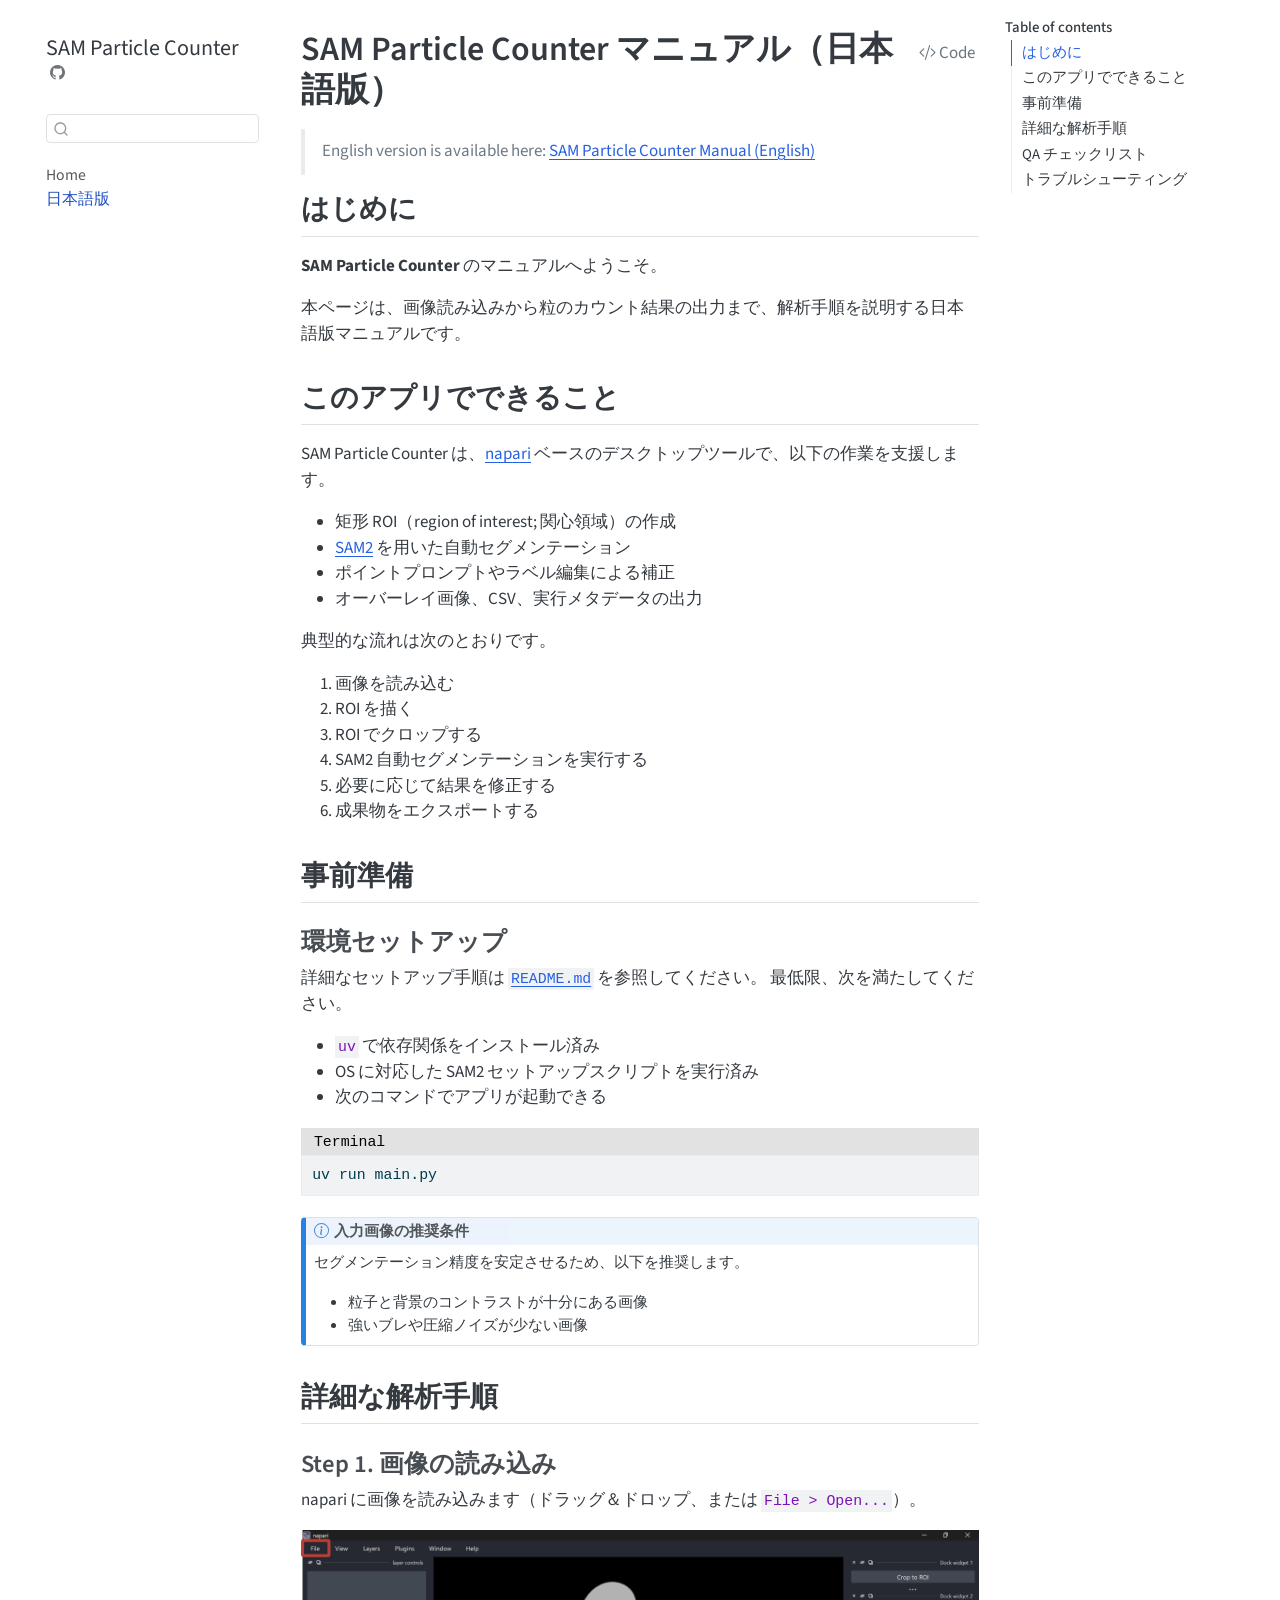
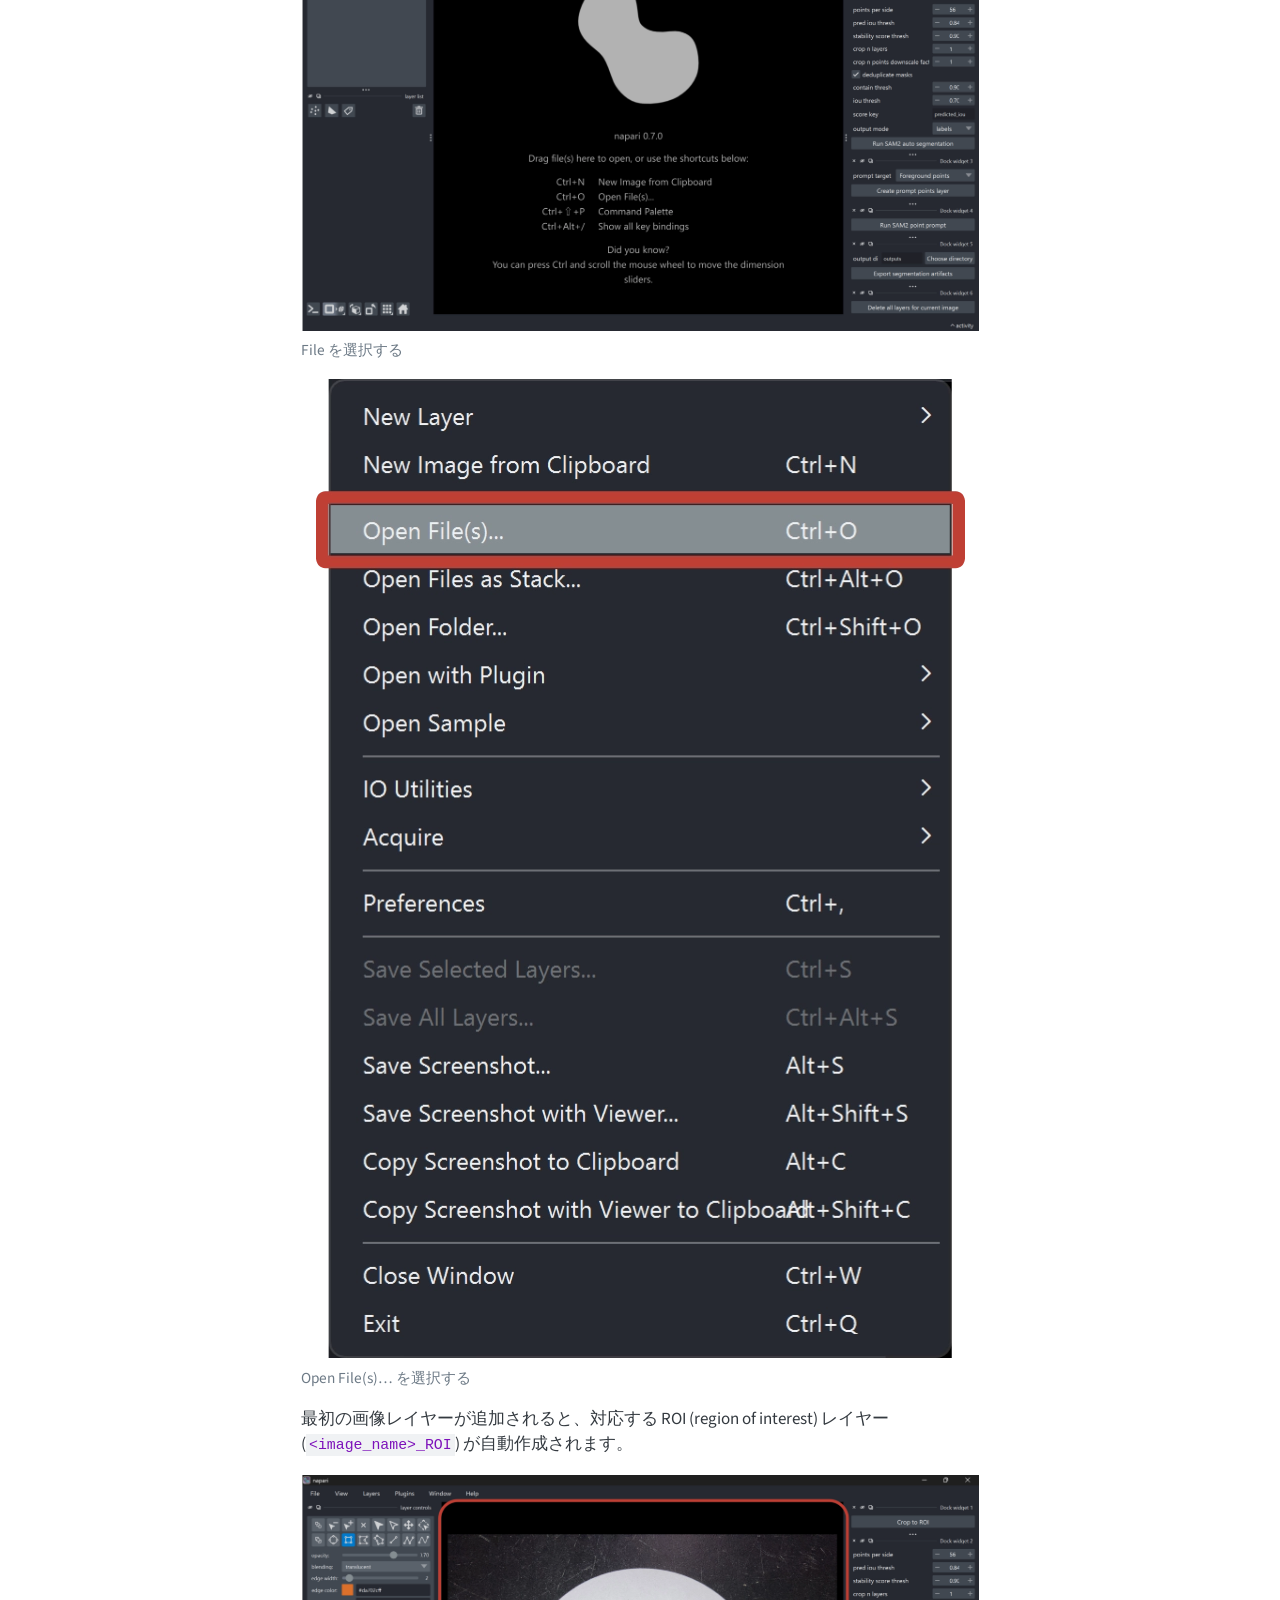
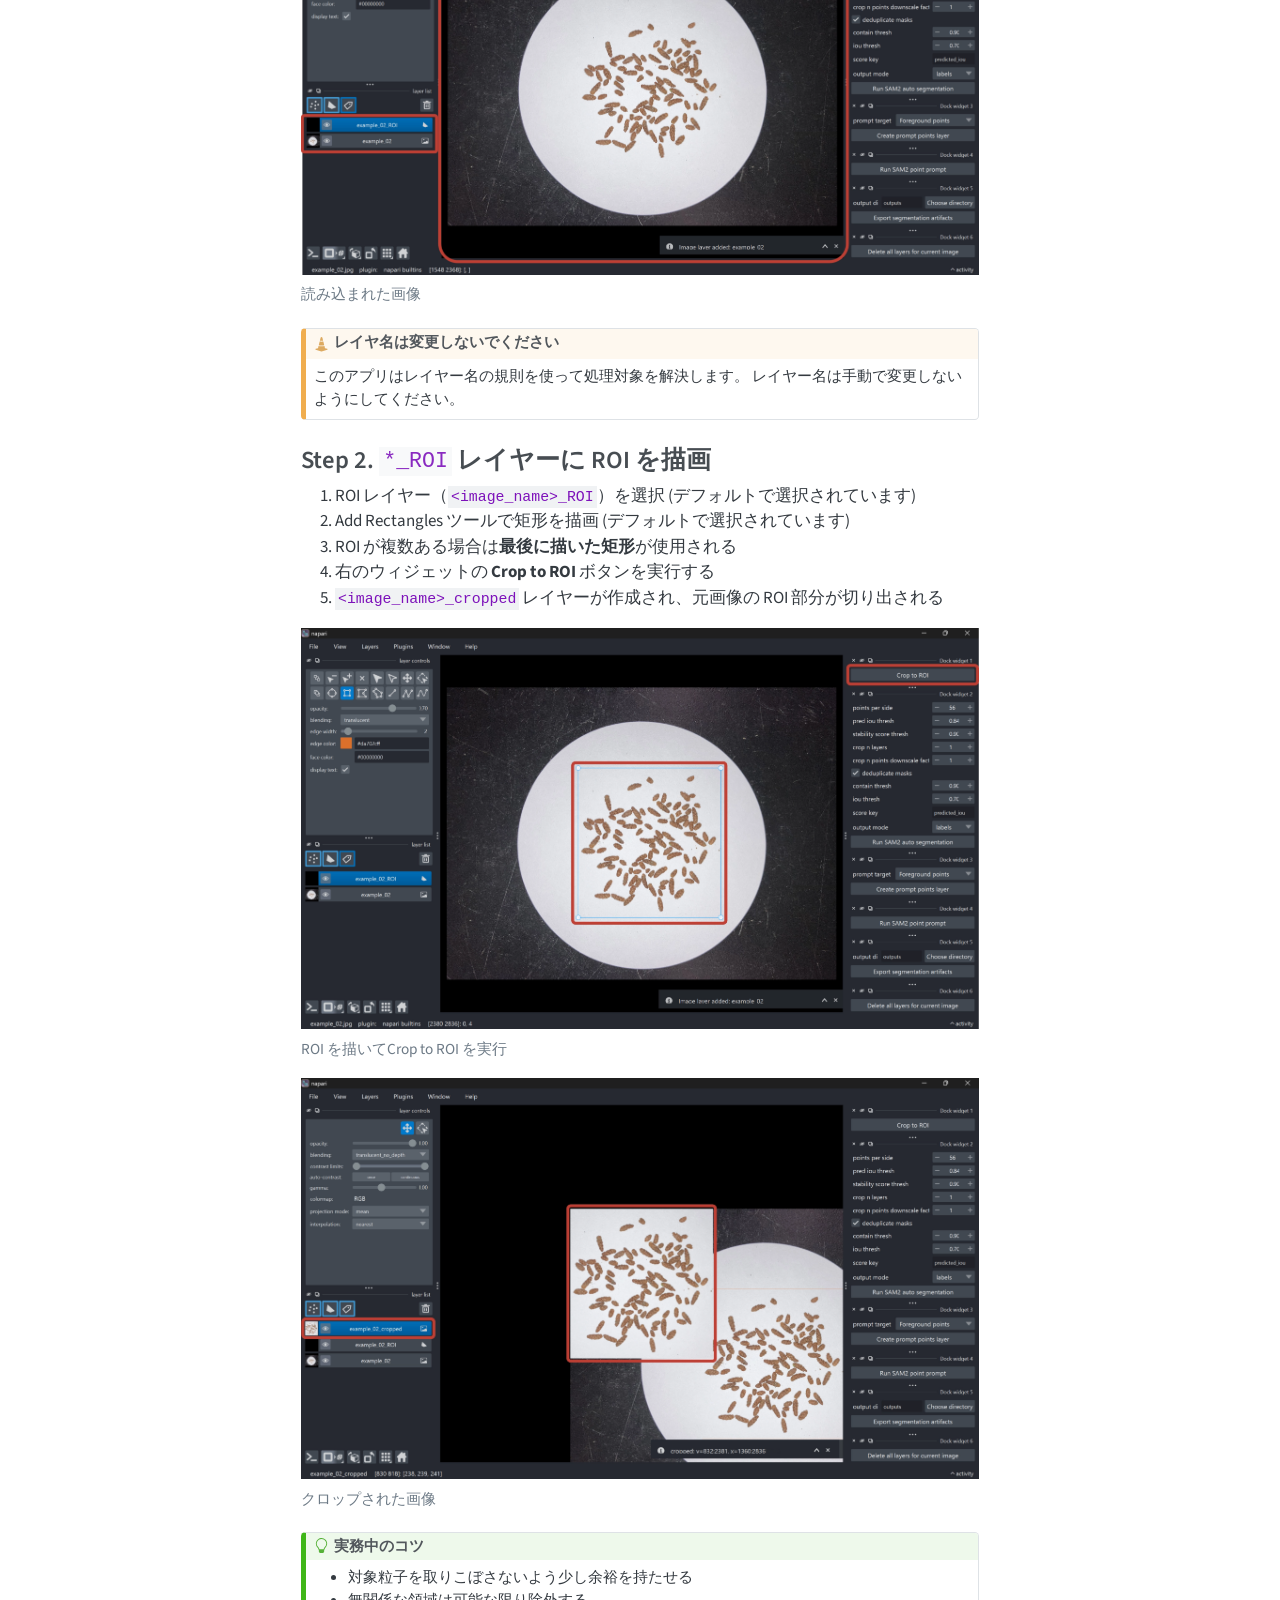
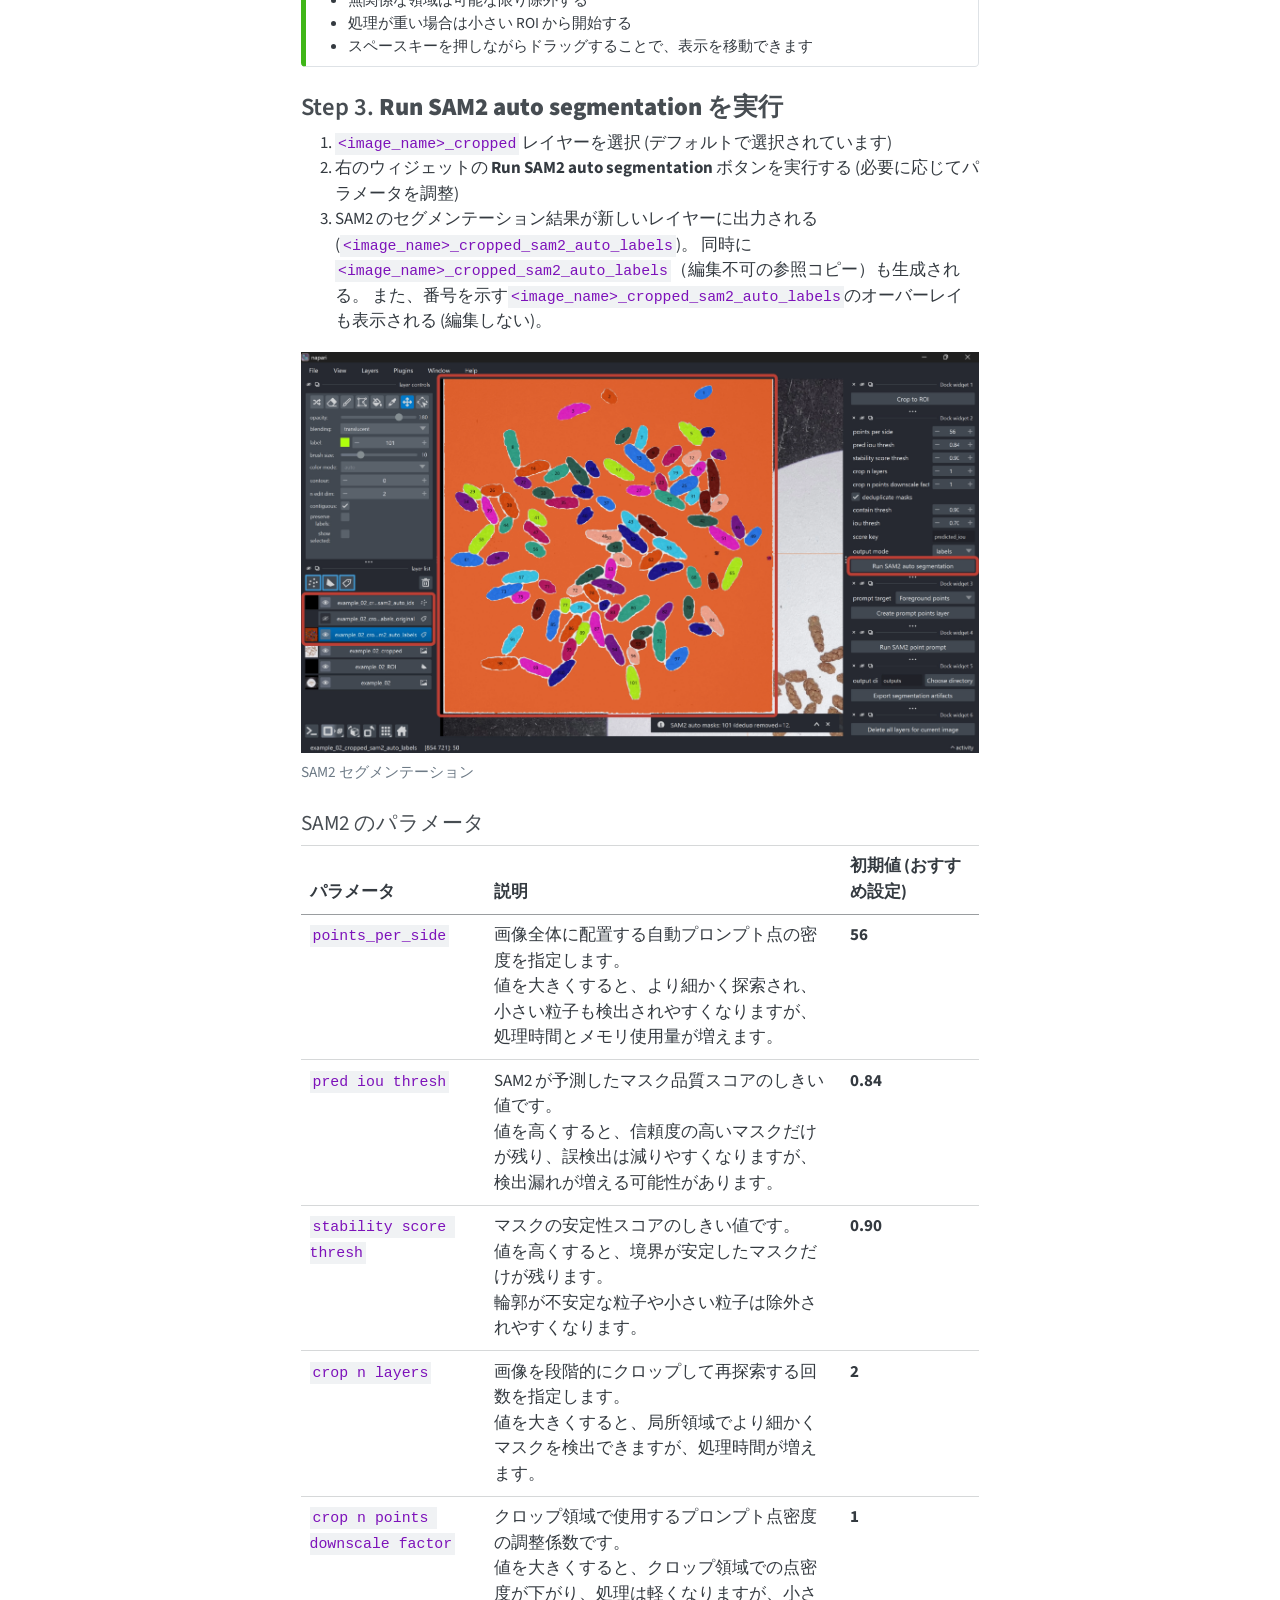
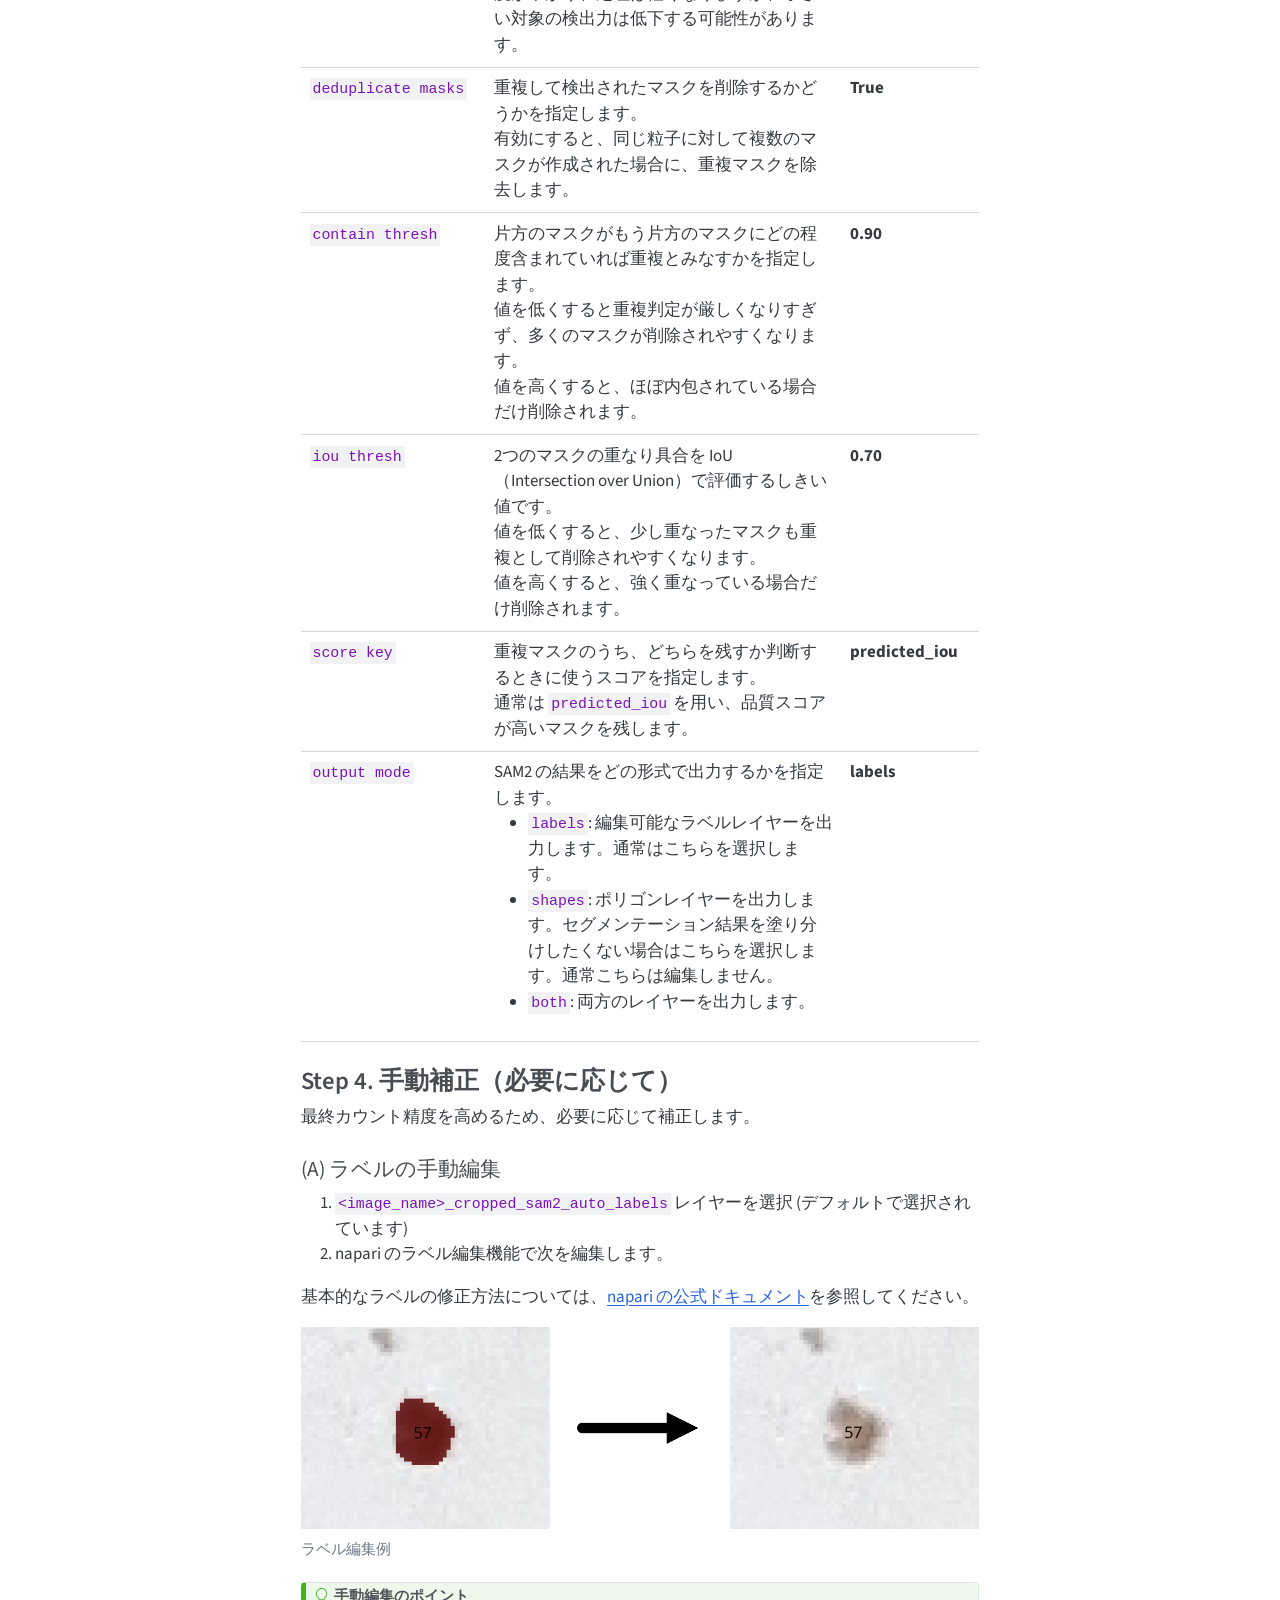
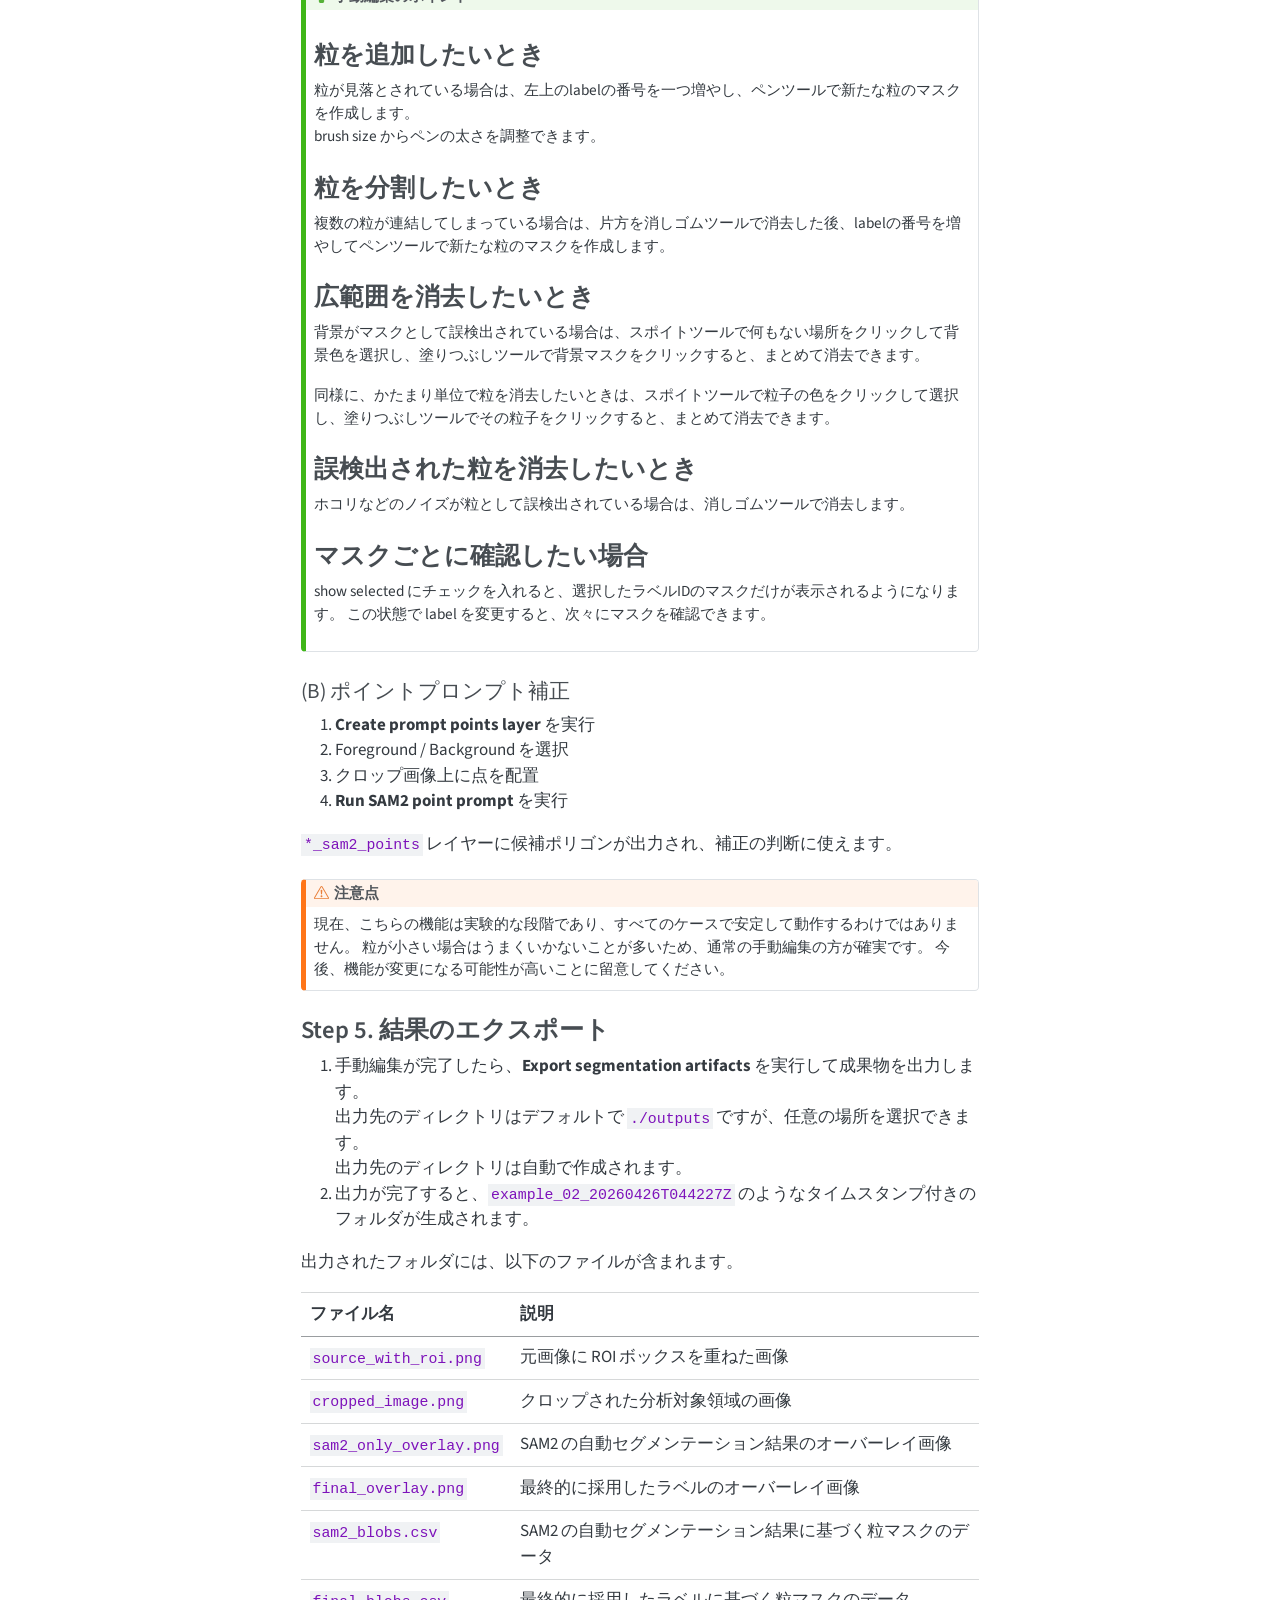
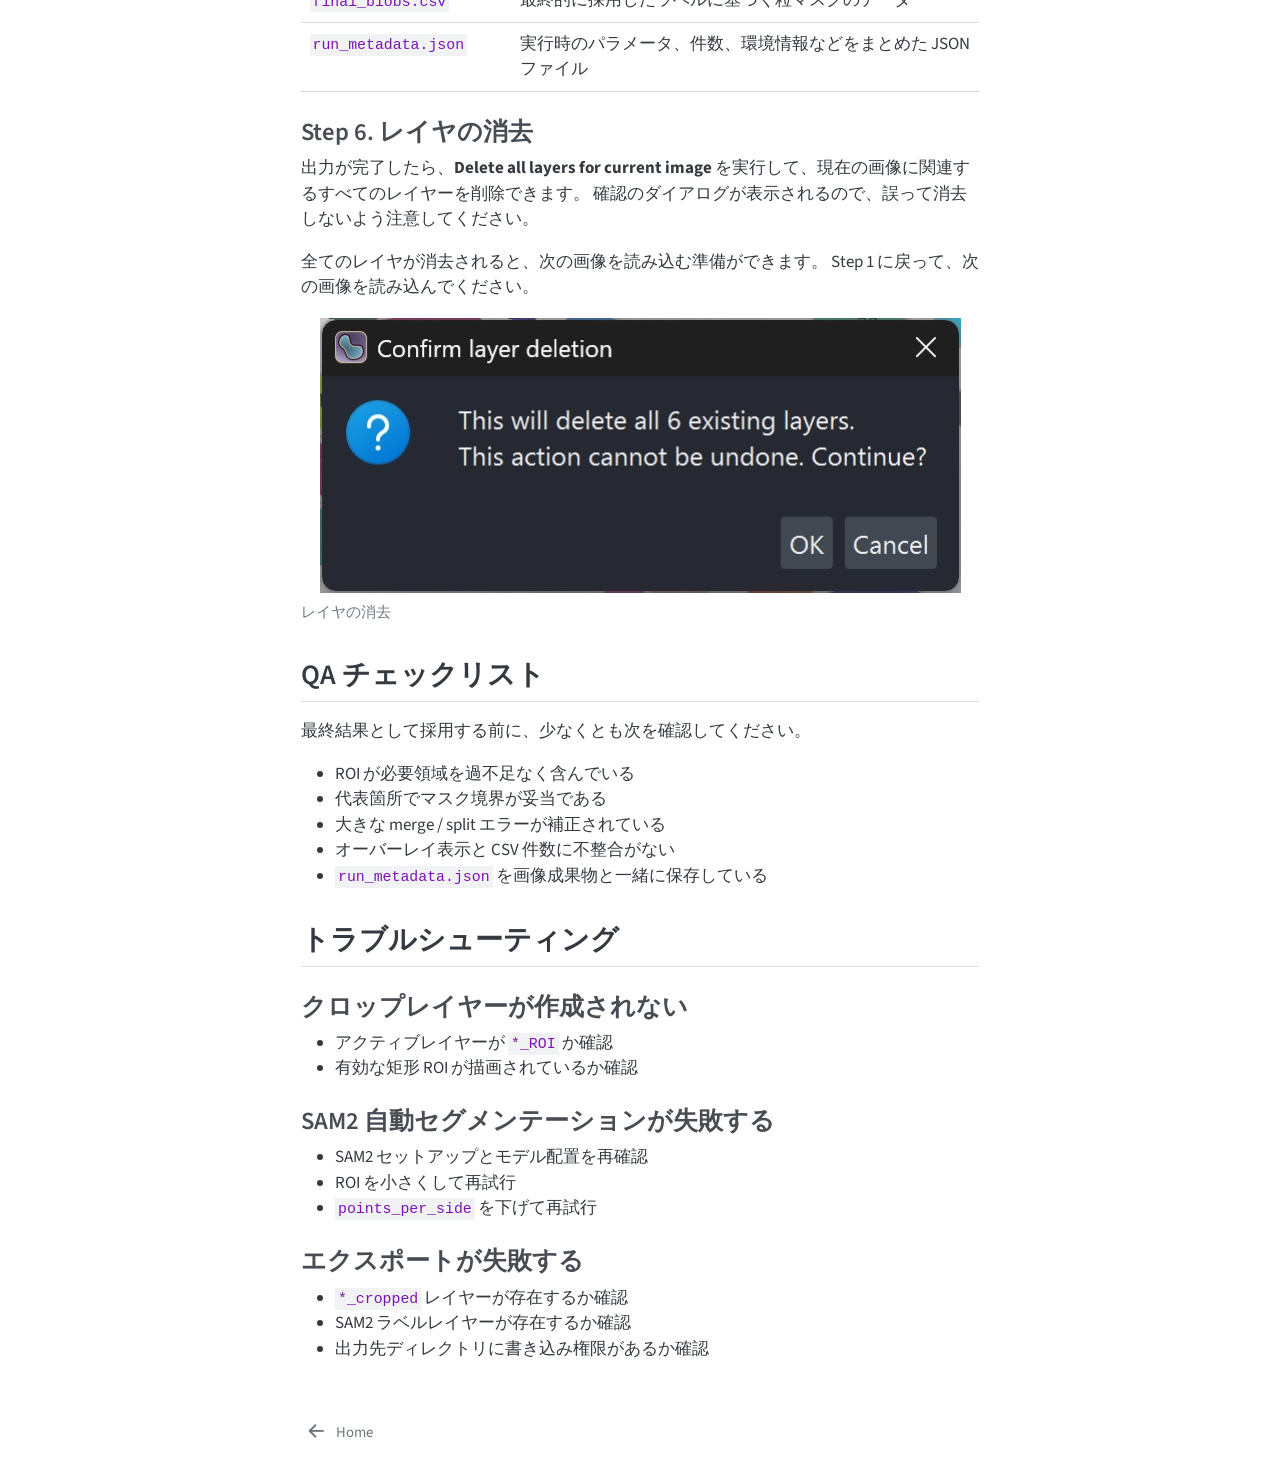
==== docs/manual/index_ja.html @ 15421711 "docs: render document" ====
<!DOCTYPE html>
<html xmlns="http://www.w3.org/1999/xhtml" lang="en" xml:lang="en"><head>

<meta charset="utf-8">
<meta name="generator" content="quarto-1.9.36">

<meta name="viewport" content="width=device-width, initial-scale=1.0, user-scalable=yes">


<title>SAM Particle Counter マニュアル（日本語版） – SAM Particle Counter</title>
<style>
/* Default styles provided by pandoc.
** See https://pandoc.org/MANUAL.html#variables-for-html for config info.
*/
code{white-space: pre-wrap;}
span.smallcaps{font-variant: small-caps;}
div.columns{display: flex; gap: min(4vw, 1.5em);}
div.column{flex: auto; overflow-x: auto;}
div.hanging-indent{margin-left: 1.5em; text-indent: -1.5em;}
ul.task-list{list-style: none;}
ul.task-list li input[type="checkbox"] {
  width: 0.8em;
  margin: 0 0.8em 0.2em -1em; /* quarto-specific, see https://github.com/quarto-dev/quarto-cli/issues/4556 */ 
  vertical-align: middle;
}
/* CSS for syntax highlighting */
html { -webkit-text-size-adjust: 100%; }
pre > code.sourceCode { white-space: pre; position: relative; }
pre > code.sourceCode > span { display: inline-block; line-height: 1.25; }
pre > code.sourceCode > span:empty { height: 1.2em; }
.sourceCode { overflow: visible; }
code.sourceCode > span { color: inherit; text-decoration: inherit; }
div.sourceCode { margin: 1em 0; }
pre.sourceCode { margin: 0; }
@media screen {
div.sourceCode { overflow: auto; }
}
@media print {
pre > code.sourceCode { white-space: pre-wrap; }
pre > code.sourceCode > span { text-indent: -5em; padding-left: 5em; }
}
pre.numberSource code
  { counter-reset: source-line 0; }
pre.numberSource code > span
  { position: relative; left: -4em; counter-increment: source-line; }
pre.numberSource code > span > a:first-child::before
  { content: counter(source-line);
    position: relative; left: -1em; text-align: right; vertical-align: baseline;
    border: none; display: inline-block;
    -webkit-touch-callout: none; -webkit-user-select: none;
    -khtml-user-select: none; -moz-user-select: none;
    -ms-user-select: none; user-select: none;
    padding: 0 4px; width: 4em;
  }
pre.numberSource { margin-left: 3em;  padding-left: 4px; }
div.sourceCode
  {   }
@media screen {
pre > code.sourceCode > span > a:first-child::before { text-decoration: underline; }
}
</style>


<script src="../site_libs/quarto-nav/quarto-nav.js"></script>
<script src="../site_libs/quarto-nav/headroom.min.js"></script>
<script src="../site_libs/clipboard/clipboard.min.js"></script>
<script src="../site_libs/quarto-search/autocomplete.umd.js"></script>
<script src="../site_libs/quarto-search/fuse.min.js"></script>
<script src="../site_libs/quarto-search/quarto-search.js"></script>
<meta name="quarto:offset" content="../">
<link href="../index.html" rel="prev">
<script src="../site_libs/quarto-html/quarto.js" type="module"></script>
<script src="../site_libs/quarto-html/tabsets/tabsets.js" type="module"></script>
<script src="../site_libs/quarto-html/popper.min.js"></script>
<script src="../site_libs/quarto-html/tippy.umd.min.js"></script>
<script src="../site_libs/quarto-html/anchor.min.js"></script>
<link href="../site_libs/quarto-html/tippy.css" rel="stylesheet">
<link href="../site_libs/quarto-html/quarto-syntax-highlighting-845c23b38eaddc0f92fda52bfe77a8c8.css" rel="stylesheet" id="quarto-text-highlighting-styles">
<script src="../site_libs/bootstrap/bootstrap.min.js"></script>
<link href="../site_libs/bootstrap/bootstrap-icons.css" rel="stylesheet">
<link href="../site_libs/bootstrap/bootstrap-1c9137b7b1c0320e377730bf2be1742e.min.css" rel="stylesheet" append-hash="true" id="quarto-bootstrap" data-mode="light">
<script id="quarto-search-options" type="application/json">{
  "location": "sidebar",
  "copy-button": false,
  "collapse-after": 3,
  "panel-placement": "start",
  "type": "textbox",
  "limit": 50,
  "keyboard-shortcut": [
    "f",
    "/",
    "s"
  ],
  "show-item-context": false,
  "language": {
    "search-no-results-text": "No results",
    "search-matching-documents-text": "matching documents",
    "search-copy-link-title": "Copy link to search",
    "search-hide-matches-text": "Hide additional matches",
    "search-more-match-text": "more match in this document",
    "search-more-matches-text": "more matches in this document",
    "search-clear-button-title": "Clear",
    "search-text-placeholder": "",
    "search-detached-cancel-button-title": "Cancel",
    "search-submit-button-title": "Submit",
    "search-label": "Search"
  }
}</script>


</head>

<body class="nav-sidebar floating quarto-light">

<div id="quarto-search-results"></div>
  <header id="quarto-header" class="headroom fixed-top">
  <nav class="quarto-secondary-nav">
    <div class="container-fluid d-flex">
      <button type="button" class="quarto-btn-toggle btn" data-bs-toggle="collapse" role="button" data-bs-target=".quarto-sidebar-collapse-item" aria-controls="quarto-sidebar" aria-expanded="false" aria-label="Toggle sidebar navigation" onclick="if (window.quartoToggleHeadroom) { window.quartoToggleHeadroom(); }">
        <i class="bi bi-layout-text-sidebar-reverse"></i>
      </button>
        <nav class="quarto-page-breadcrumbs" aria-label="breadcrumb"><ol class="breadcrumb"><li class="breadcrumb-item"><a href="../manual/index_ja.html"><span class="chapter-title">日本語版</span></a></li></ol></nav>
        <a class="flex-grow-1" role="navigation" data-bs-toggle="collapse" data-bs-target=".quarto-sidebar-collapse-item" aria-controls="quarto-sidebar" aria-expanded="false" aria-label="Toggle sidebar navigation" onclick="if (window.quartoToggleHeadroom) { window.quartoToggleHeadroom(); }">      
        </a>
      <button type="button" class="btn quarto-search-button" aria-label="Search" onclick="window.quartoOpenSearch();">
        <i class="bi bi-search"></i>
      </button>
    </div>
  </nav>
</header>
<!-- content -->
<div id="quarto-content" class="quarto-container page-columns page-rows-contents page-layout-article">
<!-- sidebar -->
  <nav id="quarto-sidebar" class="sidebar collapse collapse-horizontal quarto-sidebar-collapse-item sidebar-navigation floating overflow-auto">
    <div class="pt-lg-2 mt-2 text-left sidebar-header">
    <div class="sidebar-title mb-0 py-0">
      <a href="../">SAM Particle Counter</a> 
        <div class="sidebar-tools-main">
    <a href="https://github.com/maple60/sam-particle-counter" title="Source Code" class="quarto-navigation-tool px-1" aria-label="Source Code"><i class="bi bi-github"></i></a>
</div>
    </div>
      </div>
        <div class="mt-2 flex-shrink-0 align-items-center">
        <div class="sidebar-search">
        <div id="quarto-search" class="" title="Search"></div>
        </div>
        </div>
    <div class="sidebar-menu-container"> 
    <ul class="list-unstyled mt-1">
        <li class="sidebar-item">
  <div class="sidebar-item-container"> 
  <a href="../index.html" class="sidebar-item-text sidebar-link"><span class="chapter-title">Home</span></a>
  </div>
</li>
        <li class="sidebar-item">
  <div class="sidebar-item-container"> 
  <a href="../manual/index_ja.html" class="sidebar-item-text sidebar-link active"><span class="chapter-title">日本語版</span></a>
  </div>
</li>
    </ul>
    </div>
</nav>
<div id="quarto-sidebar-glass" class="quarto-sidebar-collapse-item" data-bs-toggle="collapse" data-bs-target=".quarto-sidebar-collapse-item"></div>
<!-- margin-sidebar -->
    <div id="quarto-margin-sidebar" class="sidebar margin-sidebar">
        <nav id="TOC" role="doc-toc" class="toc-active">
    <h2 id="toc-title">Table of contents</h2>
   
  <ul>
  <li><a href="#はじめに" id="toc-はじめに" class="nav-link active" data-scroll-target="#はじめに">はじめに</a></li>
  <li><a href="#このアプリでできること" id="toc-このアプリでできること" class="nav-link" data-scroll-target="#このアプリでできること">このアプリでできること</a></li>
  <li><a href="#事前準備" id="toc-事前準備" class="nav-link" data-scroll-target="#事前準備">事前準備</a>
  <ul class="collapse">
  <li><a href="#環境セットアップ" id="toc-環境セットアップ" class="nav-link" data-scroll-target="#環境セットアップ">環境セットアップ</a></li>
  </ul></li>
  <li><a href="#詳細な解析手順" id="toc-詳細な解析手順" class="nav-link" data-scroll-target="#詳細な解析手順">詳細な解析手順</a>
  <ul class="collapse">
  <li><a href="#step-1.-画像の読み込み" id="toc-step-1.-画像の読み込み" class="nav-link" data-scroll-target="#step-1.-画像の読み込み">Step 1. 画像の読み込み</a></li>
  <li><a href="#step-2.-_roi-レイヤーに-roi-を描画" id="toc-step-2.-_roi-レイヤーに-roi-を描画" class="nav-link" data-scroll-target="#step-2.-_roi-レイヤーに-roi-を描画">Step 2. <code>*_ROI</code> レイヤーに ROI を描画</a></li>
  <li><a href="#step-3.-run-sam2-auto-segmentation-を実行" id="toc-step-3.-run-sam2-auto-segmentation-を実行" class="nav-link" data-scroll-target="#step-3.-run-sam2-auto-segmentation-を実行">Step 3. <strong>Run SAM2 auto segmentation</strong> を実行</a></li>
  <li><a href="#step-4.-手動補正必要に応じて" id="toc-step-4.-手動補正必要に応じて" class="nav-link" data-scroll-target="#step-4.-手動補正必要に応じて">Step 4. 手動補正（必要に応じて）</a></li>
  <li><a href="#step-5.-結果のエクスポート" id="toc-step-5.-結果のエクスポート" class="nav-link" data-scroll-target="#step-5.-結果のエクスポート">Step 5. 結果のエクスポート</a></li>
  <li><a href="#step-6.-レイヤの消去" id="toc-step-6.-レイヤの消去" class="nav-link" data-scroll-target="#step-6.-レイヤの消去">Step 6. レイヤの消去</a></li>
  </ul></li>
  <li><a href="#qa-チェックリスト" id="toc-qa-チェックリスト" class="nav-link" data-scroll-target="#qa-チェックリスト">QA チェックリスト</a></li>
  <li><a href="#トラブルシューティング" id="toc-トラブルシューティング" class="nav-link" data-scroll-target="#トラブルシューティング">トラブルシューティング</a>
  <ul class="collapse">
  <li><a href="#クロップレイヤーが作成されない" id="toc-クロップレイヤーが作成されない" class="nav-link" data-scroll-target="#クロップレイヤーが作成されない">クロップレイヤーが作成されない</a></li>
  <li><a href="#sam2-自動セグメンテーションが失敗する" id="toc-sam2-自動セグメンテーションが失敗する" class="nav-link" data-scroll-target="#sam2-自動セグメンテーションが失敗する">SAM2 自動セグメンテーションが失敗する</a></li>
  <li><a href="#エクスポートが失敗する" id="toc-エクスポートが失敗する" class="nav-link" data-scroll-target="#エクスポートが失敗する">エクスポートが失敗する</a></li>
  </ul></li>
  </ul>
</nav>
    </div>
<!-- main -->
<main class="content" id="quarto-document-content">

<header id="title-block-header" class="quarto-title-block default">
<div class="quarto-title">
<div class="quarto-title-block"><div><h1 class="title"><span class="chapter-title">SAM Particle Counter マニュアル（日本語版）</span></h1><button type="button" class="btn code-tools-button" id="quarto-code-tools-source"><i class="bi"></i> Code</button></div></div>
</div>



<div class="quarto-title-meta">

    
  
    
  </div>
  


</header>


<blockquote class="blockquote">
<p>English version is available here: <a href="../index.html">SAM Particle Counter Manual (English)</a></p>
</blockquote>
<section id="はじめに" class="level2">
<h2 class="anchored" data-anchor-id="はじめに">はじめに</h2>
<p><strong>SAM Particle Counter</strong> のマニュアルへようこそ。</p>
<p>本ページは、画像読み込みから粒のカウント結果の出力まで、解析手順を説明する日本語版マニュアルです。</p>
</section>
<section id="このアプリでできること" class="level2">
<h2 class="anchored" data-anchor-id="このアプリでできること">このアプリでできること</h2>
<p>SAM Particle Counter は、<a href="https://napari.org/stable/">napari</a> ベースのデスクトップツールで、以下の作業を支援します。</p>
<ul>
<li>矩形 ROI（region of interest; 関心領域）の作成</li>
<li><a href="https://ai.meta.com/research/sam2/">SAM2</a> を用いた自動セグメンテーション</li>
<li>ポイントプロンプトやラベル編集による補正</li>
<li>オーバーレイ画像、CSV、実行メタデータの出力</li>
</ul>
<p>典型的な流れは次のとおりです。</p>
<ol type="1">
<li>画像を読み込む</li>
<li>ROI を描く</li>
<li>ROI でクロップする</li>
<li>SAM2 自動セグメンテーションを実行する</li>
<li>必要に応じて結果を修正する</li>
<li>成果物をエクスポートする</li>
</ol>
</section>
<section id="事前準備" class="level2">
<h2 class="anchored" data-anchor-id="事前準備">事前準備</h2>
<section id="環境セットアップ" class="level3">
<h3 class="anchored" data-anchor-id="環境セットアップ">環境セットアップ</h3>
<p>詳細なセットアップ手順は <a href="https://github.com/maple60/sam-particle-counter"><code>README.md</code></a> を参照してください。 最低限、次を満たしてください。</p>
<ul>
<li><code>uv</code> で依存関係をインストール済み</li>
<li>OS に対応した SAM2 セットアップスクリプトを実行済み</li>
<li>次のコマンドでアプリが起動できる</li>
</ul>
<div class="code-with-filename">
<div class="code-with-filename-file">
<pre><strong>Terminal</strong></pre>
</div>
<div class="code-copy-outer-scaffold"><div class="sourceCode" id="cb1" data-filename="Terminal"><pre class="sourceCode bash code-with-copy"><code class="sourceCode bash"><span id="cb1-1"><a href="#cb1-1" aria-hidden="true" tabindex="-1"></a><span class="ex">uv</span> run main.py</span></code></pre></div><button title="Copy to Clipboard" class="code-copy-button"><i class="bi"></i></button></div>
</div>
<div class="callout callout-style-default callout-note callout-titled">
<div class="callout-header d-flex align-content-center">
<div class="callout-icon-container">
<i class="callout-icon"></i>
</div>
<div class="callout-title-container flex-fill">
<span class="screen-reader-only">Note</span>入力画像の推奨条件
</div>
</div>
<div class="callout-body-container callout-body">
<p>セグメンテーション精度を安定させるため、以下を推奨します。</p>
<ul>
<li>粒子と背景のコントラストが十分にある画像</li>
<li>強いブレや圧縮ノイズが少ない画像</li>
</ul>
</div>
</div>
</section>
</section>
<section id="詳細な解析手順" class="level2">
<h2 class="anchored" data-anchor-id="詳細な解析手順">詳細な解析手順</h2>
<section id="step-1.-画像の読み込み" class="level3">
<h3 class="anchored" data-anchor-id="step-1.-画像の読み込み">Step 1. 画像の読み込み</h3>
<p>napari に画像を読み込みます（ドラッグ＆ドロップ、または <code>File &gt; Open...</code>）。</p>
<div class="quarto-figure quarto-figure-center">
<figure class="figure">
<p><img src="assets/open_file_01.webp" class="img-fluid figure-img"></p>
<figcaption>File を選択する</figcaption>
</figure>
</div>
<div class="quarto-figure quarto-figure-center">
<figure class="figure">
<p><img src="assets/open_file_02.webp" class="img-fluid figure-img"></p>
<figcaption>Open File(s)… を選択する</figcaption>
</figure>
</div>
<p>最初の画像レイヤーが追加されると、対応する ROI (region of interest) レイヤー (<code>&lt;image_name&gt;_ROI</code>) が自動作成されます。</p>
<div class="quarto-figure quarto-figure-center">
<figure class="figure">
<p><img src="assets/open_file_03.webp" class="img-fluid figure-img"></p>
<figcaption>読み込まれた画像</figcaption>
</figure>
</div>
<div class="callout callout-style-default callout-caution callout-titled">
<div class="callout-header d-flex align-content-center">
<div class="callout-icon-container">
<i class="callout-icon"></i>
</div>
<div class="callout-title-container flex-fill">
<span class="screen-reader-only">Caution</span>レイヤ名は変更しないでください
</div>
</div>
<div class="callout-body-container callout-body">
<p>このアプリはレイヤー名の規則を使って処理対象を解決します。 レイヤー名は手動で変更しないようにしてください。</p>
</div>
</div>
</section>
<section id="step-2.-_roi-レイヤーに-roi-を描画" class="level3">
<h3 class="anchored" data-anchor-id="step-2.-_roi-レイヤーに-roi-を描画">Step 2. <code>*_ROI</code> レイヤーに ROI を描画</h3>
<ol type="1">
<li>ROI レイヤー（<code>&lt;image_name&gt;_ROI</code>）を選択 (デフォルトで選択されています)</li>
<li>Add Rectangles ツールで矩形を描画 (デフォルトで選択されています)</li>
<li>ROI が複数ある場合は<strong>最後に描いた矩形</strong>が使用される</li>
<li>右のウィジェットの <strong>Crop to ROI</strong> ボタンを実行する</li>
<li><code>&lt;image_name&gt;_cropped</code> レイヤーが作成され、元画像の ROI 部分が切り出される</li>
</ol>
<div class="quarto-figure quarto-figure-center">
<figure class="figure">
<p><img src="assets/crop_roi_01.webp" class="img-fluid figure-img"></p>
<figcaption>ROI を描いてCrop to ROI を実行</figcaption>
</figure>
</div>
<div class="quarto-figure quarto-figure-center">
<figure class="figure">
<p><img src="assets/crop_roi_02.webp" class="img-fluid figure-img"></p>
<figcaption>クロップされた画像</figcaption>
</figure>
</div>
<div class="callout callout-style-default callout-tip callout-titled">
<div class="callout-header d-flex align-content-center">
<div class="callout-icon-container">
<i class="callout-icon"></i>
</div>
<div class="callout-title-container flex-fill">
<span class="screen-reader-only">Tip</span>実務中のコツ
</div>
</div>
<div class="callout-body-container callout-body">
<ul>
<li>対象粒子を取りこぼさないよう少し余裕を持たせる</li>
<li>無関係な領域は可能な限り除外する</li>
<li>処理が重い場合は小さい ROI から開始する</li>
<li>スペースキーを押しながらドラッグすることで、表示を移動できます</li>
</ul>
</div>
</div>
</section>
<section id="step-3.-run-sam2-auto-segmentation-を実行" class="level3">
<h3 class="anchored" data-anchor-id="step-3.-run-sam2-auto-segmentation-を実行">Step 3. <strong>Run SAM2 auto segmentation</strong> を実行</h3>
<ol type="1">
<li><code>&lt;image_name&gt;_cropped</code> レイヤーを選択 (デフォルトで選択されています)</li>
<li>右のウィジェットの <strong>Run SAM2 auto segmentation</strong> ボタンを実行する (必要に応じてパラメータを調整)</li>
<li>SAM2 のセグメンテーション結果が新しいレイヤーに出力される (<code>&lt;image_name&gt;_cropped_sam2_auto_labels</code>)。 同時に<code>&lt;image_name&gt;_cropped_sam2_auto_labels</code>（編集不可の参照コピー）も生成される。 また、番号を示す<code>&lt;image_name&gt;_cropped_sam2_auto_labels</code>のオーバーレイも表示される (編集しない)。</li>
</ol>
<div class="quarto-figure quarto-figure-center">
<figure class="figure">
<p><img src="assets/sam2_segmentation.webp" class="img-fluid figure-img"></p>
<figcaption>SAM2 セグメンテーション</figcaption>
</figure>
</div>
<section id="sam2-のパラメータ" class="level4">
<h4 class="anchored" data-anchor-id="sam2-のパラメータ">SAM2 のパラメータ</h4>
<table class="caption-top table">
<thead>
<tr class="header">
<th>パラメータ</th>
<th>説明</th>
<th>初期値 (おすすめ設定)</th>
</tr>
</thead>
<tbody>
<tr class="odd">
<td><code>points_per_side</code></td>
<td>画像全体に配置する自動プロンプト点の密度を指定します。<br>
値を大きくすると、より細かく探索され、小さい粒子も検出されやすくなりますが、処理時間とメモリ使用量が増えます。</td>
<td><strong>56</strong></td>
</tr>
<tr class="even">
<td><code>pred iou thresh</code></td>
<td>SAM2 が予測したマスク品質スコアのしきい値です。<br>
値を高くすると、信頼度の高いマスクだけが残り、誤検出は減りやすくなりますが、検出漏れが増える可能性があります。</td>
<td><strong>0.84</strong></td>
</tr>
<tr class="odd">
<td><code>stability score thresh</code></td>
<td>マスクの安定性スコアのしきい値です。<br>
値を高くすると、境界が安定したマスクだけが残ります。<br>
輪郭が不安定な粒子や小さい粒子は除外されやすくなります。</td>
<td><strong>0.90</strong></td>
</tr>
<tr class="even">
<td><code>crop n layers</code></td>
<td>画像を段階的にクロップして再探索する回数を指定します。<br>
値を大きくすると、局所領域でより細かくマスクを検出できますが、処理時間が増えます。</td>
<td><strong>2</strong></td>
</tr>
<tr class="odd">
<td><code>crop n points downscale factor</code></td>
<td>クロップ領域で使用するプロンプト点密度の調整係数です。<br>
値を大きくすると、クロップ領域での点密度が下がり、処理は軽くなりますが、小さい対象の検出力は低下する可能性があります。</td>
<td><strong>1</strong></td>
</tr>
<tr class="even">
<td><code>deduplicate masks</code></td>
<td>重複して検出されたマスクを削除するかどうかを指定します。<br>
有効にすると、同じ粒子に対して複数のマスクが作成された場合に、重複マスクを除去します。</td>
<td><strong>True</strong></td>
</tr>
<tr class="odd">
<td><code>contain thresh</code></td>
<td>片方のマスクがもう片方のマスクにどの程度含まれていれば重複とみなすかを指定します。<br>
値を低くすると重複判定が厳しくなりすぎず、多くのマスクが削除されやすくなります。<br>
値を高くすると、ほぼ内包されている場合だけ削除されます。</td>
<td><strong>0.90</strong></td>
</tr>
<tr class="even">
<td><code>iou thresh</code></td>
<td>2つのマスクの重なり具合を IoU（Intersection over Union）で評価するしきい値です。<br>
値を低くすると、少し重なったマスクも重複として削除されやすくなります。<br>
値を高くすると、強く重なっている場合だけ削除されます。</td>
<td><strong>0.70</strong></td>
</tr>
<tr class="odd">
<td><code>score key</code></td>
<td>重複マスクのうち、どちらを残すか判断するときに使うスコアを指定します。<br>
通常は <code>predicted_iou</code> を用い、品質スコアが高いマスクを残します。</td>
<td><strong>predicted_iou</strong></td>
</tr>
<tr class="even">
<td><code>output mode</code></td>
<td>SAM2 の結果をどの形式で出力するかを指定します。
<ul>
<li><code>labels</code>: 編集可能なラベルレイヤーを出力します。通常はこちらを選択します。</li>
<li><code>shapes</code>: ポリゴンレイヤーを出力します。セグメンテーション結果を塗り分けしたくない場合はこちらを選択します。通常こちらは編集しません。</li>
<li><code>both</code>: 両方のレイヤーを出力します。</li>
</ul></td>
<td><strong>labels</strong></td>
</tr>
</tbody>
</table>
</section>
</section>
<section id="step-4.-手動補正必要に応じて" class="level3">
<h3 class="anchored" data-anchor-id="step-4.-手動補正必要に応じて">Step 4. 手動補正（必要に応じて）</h3>
<p>最終カウント精度を高めるため、必要に応じて補正します。</p>
<section id="a-ラベルの手動編集" class="level4">
<h4 class="anchored">(A) ラベルの手動編集</h4>
<ol type="1">
<li><code>&lt;image_name&gt;_cropped_sam2_auto_labels</code> レイヤーを選択 (デフォルトで選択されています)</li>
<li>napari のラベル編集機能で次を編集します。</li>
</ol>
<p>基本的なラベルの修正方法については、<a href="https://napari.org/stable/howtos/layers/labels.html#creating-deleting-merging-and-splitting-connected-components">napari の公式ドキュメント</a>を参照してください。</p>
<div class="quarto-figure quarto-figure-center">
<figure class="figure">
<p><img src="assets/manual_refinement_01.webp" class="img-fluid figure-img"></p>
<figcaption>ラベル編集例</figcaption>
</figure>
</div>
<div class="callout callout-style-default callout-tip callout-titled">
<div class="callout-header d-flex align-content-center">
<div class="callout-icon-container">
<i class="callout-icon"></i>
</div>
<div class="callout-title-container flex-fill">
<span class="screen-reader-only">Tip</span>手動編集のポイント
</div>
</div>
<div class="callout-body-container callout-body">
<section id="粒を追加したいとき" class="level3">
<h3 class="anchored" data-anchor-id="粒を追加したいとき">粒を追加したいとき</h3>
<p>粒が見落とされている場合は、左上のlabelの番号を一つ増やし、ペンツールで新たな粒のマスクを作成します。<br>
brush size からペンの太さを調整できます。</p>
</section>
<section id="粒を分割したいとき" class="level3">
<h3 class="anchored" data-anchor-id="粒を分割したいとき">粒を分割したいとき</h3>
<p>複数の粒が連結してしまっている場合は、片方を消しゴムツールで消去した後、labelの番号を増やしてペンツールで新たな粒のマスクを作成します。</p>
</section>
<section id="広範囲を消去したいとき" class="level3">
<h3 class="anchored" data-anchor-id="広範囲を消去したいとき">広範囲を消去したいとき</h3>
<p>背景がマスクとして誤検出されている場合は、スポイトツールで何もない場所をクリックして背景色を選択し、塗りつぶしツールで背景マスクをクリックすると、まとめて消去できます。</p>
<p>同様に、かたまり単位で粒を消去したいときは、スポイトツールで粒子の色をクリックして選択し、塗りつぶしツールでその粒子をクリックすると、まとめて消去できます。</p>
</section>
<section id="誤検出された粒を消去したいとき" class="level3">
<h3 class="anchored" data-anchor-id="誤検出された粒を消去したいとき">誤検出された粒を消去したいとき</h3>
<p>ホコリなどのノイズが粒として誤検出されている場合は、消しゴムツールで消去します。</p>
</section>
<section id="マスクごとに確認したい場合" class="level3">
<h3 class="anchored" data-anchor-id="マスクごとに確認したい場合">マスクごとに確認したい場合</h3>
<p>show selected にチェックを入れると、選択したラベルIDのマスクだけが表示されるようになります。 この状態で label を変更すると、次々にマスクを確認できます。</p>
</section>
</div>
</div>
</section>
<section id="b-ポイントプロンプト補正" class="level4">
<h4 class="anchored" data-anchor-id="b-ポイントプロンプト補正">(B) ポイントプロンプト補正</h4>
<ol type="1">
<li><strong>Create prompt points layer</strong> を実行</li>
<li>Foreground / Background を選択</li>
<li>クロップ画像上に点を配置</li>
<li><strong>Run SAM2 point prompt</strong> を実行</li>
</ol>
<p><code>*_sam2_points</code> レイヤーに候補ポリゴンが出力され、補正の判断に使えます。</p>
<div class="callout callout-style-default callout-warning callout-titled">
<div class="callout-header d-flex align-content-center">
<div class="callout-icon-container">
<i class="callout-icon"></i>
</div>
<div class="callout-title-container flex-fill">
<span class="screen-reader-only">Warning</span>注意点
</div>
</div>
<div class="callout-body-container callout-body">
<p>現在、こちらの機能は実験的な段階であり、すべてのケースで安定して動作するわけではありません。 粒が小さい場合はうまくいかないことが多いため、通常の手動編集の方が確実です。 今後、機能が変更になる可能性が高いことに留意してください。</p>
</div>
</div>
</section>
</section>
<section id="step-5.-結果のエクスポート" class="level3">
<h3 class="anchored" data-anchor-id="step-5.-結果のエクスポート">Step 5. 結果のエクスポート</h3>
<ol type="1">
<li>手動編集が完了したら、<strong>Export segmentation artifacts</strong> を実行して成果物を出力します。<br>
出力先のディレクトリはデフォルトで <code>./outputs</code> ですが、任意の場所を選択できます。<br>
出力先のディレクトリは自動で作成されます。</li>
<li>出力が完了すると、<code>example_02_20260426T044227Z</code> のようなタイムスタンプ付きのフォルダが生成されます。</li>
</ol>
<p>出力されたフォルダには、以下のファイルが含まれます。</p>
<table class="caption-top table">
<thead>
<tr class="header">
<th>ファイル名</th>
<th>説明</th>
</tr>
</thead>
<tbody>
<tr class="odd">
<td><code>source_with_roi.png</code></td>
<td>元画像に ROI ボックスを重ねた画像</td>
</tr>
<tr class="even">
<td><code>cropped_image.png</code></td>
<td>クロップされた分析対象領域の画像</td>
</tr>
<tr class="odd">
<td><code>sam2_only_overlay.png</code></td>
<td>SAM2 の自動セグメンテーション結果のオーバーレイ画像</td>
</tr>
<tr class="even">
<td><code>final_overlay.png</code></td>
<td>最終的に採用したラベルのオーバーレイ画像</td>
</tr>
<tr class="odd">
<td><code>sam2_blobs.csv</code></td>
<td>SAM2 の自動セグメンテーション結果に基づく粒マスクのデータ</td>
</tr>
<tr class="even">
<td><code>final_blobs.csv</code></td>
<td>最終的に採用したラベルに基づく粒マスクのデータ</td>
</tr>
<tr class="odd">
<td><code>run_metadata.json</code></td>
<td>実行時のパラメータ、件数、環境情報などをまとめた JSON ファイル</td>
</tr>
</tbody>
</table>
</section>
<section id="step-6.-レイヤの消去" class="level3">
<h3 class="anchored" data-anchor-id="step-6.-レイヤの消去">Step 6. レイヤの消去</h3>
<p>出力が完了したら、<strong>Delete all layers for current image</strong> を実行して、現在の画像に関連するすべてのレイヤーを削除できます。 確認のダイアログが表示されるので、誤って消去しないよう注意してください。</p>
<p>全てのレイヤが消去されると、次の画像を読み込む準備ができます。 Step 1 に戻って、次の画像を読み込んでください。</p>
<div class="quarto-figure quarto-figure-center">
<figure class="figure">
<p><img src="assets/delete_all_layers.webp" class="img-fluid figure-img"></p>
<figcaption>レイヤの消去</figcaption>
</figure>
</div>
</section>
</section>
<section id="qa-チェックリスト" class="level2">
<h2 class="anchored" data-anchor-id="qa-チェックリスト">QA チェックリスト</h2>
<p>最終結果として採用する前に、少なくとも次を確認してください。</p>
<ul>
<li>ROI が必要領域を過不足なく含んでいる</li>
<li>代表箇所でマスク境界が妥当である</li>
<li>大きな merge / split エラーが補正されている</li>
<li>オーバーレイ表示と CSV 件数に不整合がない</li>
<li><code>run_metadata.json</code> を画像成果物と一緒に保存している</li>
</ul>
</section>
<section id="トラブルシューティング" class="level2">
<h2 class="anchored" data-anchor-id="トラブルシューティング">トラブルシューティング</h2>
<section id="クロップレイヤーが作成されない" class="level3">
<h3 class="anchored" data-anchor-id="クロップレイヤーが作成されない">クロップレイヤーが作成されない</h3>
<ul>
<li>アクティブレイヤーが <code>*_ROI</code> か確認</li>
<li>有効な矩形 ROI が描画されているか確認</li>
</ul>
</section>
<section id="sam2-自動セグメンテーションが失敗する" class="level3">
<h3 class="anchored" data-anchor-id="sam2-自動セグメンテーションが失敗する">SAM2 自動セグメンテーションが失敗する</h3>
<ul>
<li>SAM2 セットアップとモデル配置を再確認</li>
<li>ROI を小さくして再試行</li>
<li><code>points_per_side</code> を下げて再試行</li>
</ul>
</section>
<section id="エクスポートが失敗する" class="level3">
<h3 class="anchored" data-anchor-id="エクスポートが失敗する">エクスポートが失敗する</h3>
<ul>
<li><code>*_cropped</code> レイヤーが存在するか確認</li>
<li>SAM2 ラベルレイヤーが存在するか確認</li>
<li>出力先ディレクトリに書き込み権限があるか確認</li>
</ul>


<!-- -->

</section>
</section>

</main> <!-- /main -->
<script id="quarto-html-after-body" type="application/javascript">
  window.document.addEventListener("DOMContentLoaded", function (event) {
    const icon = "";
    const anchorJS = new window.AnchorJS();
    anchorJS.options = {
      placement: 'right',
      icon: icon
    };
    anchorJS.add('.anchored');
    const isCodeAnnotation = (el) => {
      for (const clz of el.classList) {
        if (clz.startsWith('code-annotation-')) {                     
          return true;
        }
      }
      return false;
    }
    const onCopySuccess = function(e) {
      // button target
      const button = e.trigger;
      // don't keep focus
      button.blur();
      // flash "checked"
      button.classList.add('code-copy-button-checked');
      var currentTitle = button.getAttribute("title");
      button.setAttribute("title", "Copied!");
      let tooltip;
      if (window.bootstrap) {
        button.setAttribute("data-bs-toggle", "tooltip");
        button.setAttribute("data-bs-placement", "left");
        button.setAttribute("data-bs-title", "Copied!");
        tooltip = new bootstrap.Tooltip(button, 
          { trigger: "manual", 
            customClass: "code-copy-button-tooltip",
            offset: [0, -8]});
        tooltip.show();    
      }
      setTimeout(function() {
        if (tooltip) {
          tooltip.hide();
          button.removeAttribute("data-bs-title");
          button.removeAttribute("data-bs-toggle");
          button.removeAttribute("data-bs-placement");
        }
        button.setAttribute("title", currentTitle);
        button.classList.remove('code-copy-button-checked');
      }, 1000);
      // clear code selection
      e.clearSelection();
    }
    const getTextToCopy = function(trigger) {
      const outerScaffold = trigger.parentElement.cloneNode(true);
      const codeEl = outerScaffold.querySelector('code');
      for (const childEl of codeEl.children) {
        if (isCodeAnnotation(childEl)) {
          childEl.remove();
        }
      }
      return codeEl.innerText;
    }
    const clipboard = new window.ClipboardJS('.code-copy-button:not([data-in-quarto-modal])', {
      text: getTextToCopy
    });
    clipboard.on('success', onCopySuccess);
    if (window.document.getElementById('quarto-embedded-source-code-modal')) {
      const clipboardModal = new window.ClipboardJS('.code-copy-button[data-in-quarto-modal]', {
        text: getTextToCopy,
        container: window.document.getElementById('quarto-embedded-source-code-modal')
      });
      clipboardModal.on('success', onCopySuccess);
    }
    const viewSource = window.document.getElementById('quarto-view-source') ||
                       window.document.getElementById('quarto-code-tools-source');
    if (viewSource) {
      const sourceUrl = viewSource.getAttribute("data-quarto-source-url");
      viewSource.addEventListener("click", function(e) {
        if (sourceUrl) {
          // rstudio viewer pane
          if (/\bcapabilities=\b/.test(window.location)) {
            window.open(sourceUrl);
          } else {
            window.location.href = sourceUrl;
          }
        } else {
          const modal = new bootstrap.Modal(document.getElementById('quarto-embedded-source-code-modal'));
          modal.show();
        }
        return false;
      });
    }
    function toggleCodeHandler(show) {
      return function(e) {
        const detailsSrc = window.document.querySelectorAll(".cell > details > .sourceCode");
        for (let i=0; i<detailsSrc.length; i++) {
          const details = detailsSrc[i].parentElement;
          if (show) {
            details.open = true;
          } else {
            details.removeAttribute("open");
          }
        }
        const cellCodeDivs = window.document.querySelectorAll(".cell > .sourceCode");
        const fromCls = show ? "hidden" : "unhidden";
        const toCls = show ? "unhidden" : "hidden";
        for (let i=0; i<cellCodeDivs.length; i++) {
          const codeDiv = cellCodeDivs[i];
          if (codeDiv.classList.contains(fromCls)) {
            codeDiv.classList.remove(fromCls);
            codeDiv.classList.add(toCls);
          } 
        }
        return false;
      }
    }
    const hideAllCode = window.document.getElementById("quarto-hide-all-code");
    if (hideAllCode) {
      hideAllCode.addEventListener("click", toggleCodeHandler(false));
    }
    const showAllCode = window.document.getElementById("quarto-show-all-code");
    if (showAllCode) {
      showAllCode.addEventListener("click", toggleCodeHandler(true));
    }
      var localhostRegex = new RegExp(/^(?:http|https):\/\/localhost\:?[0-9]*\//);
      var mailtoRegex = new RegExp(/^mailto:/);
        var filterRegex = new RegExp('/' + window.location.host + '/');
      var isInternal = (href) => {
          return filterRegex.test(href) || localhostRegex.test(href) || mailtoRegex.test(href);
      }
      // Inspect non-navigation links and adorn them if external
     var links = window.document.querySelectorAll('a[href]:not(.nav-link):not(.navbar-brand):not(.toc-action):not(.sidebar-link):not(.sidebar-item-toggle):not(.pagination-link):not(.no-external):not([aria-hidden]):not(.dropdown-item):not(.quarto-navigation-tool):not(.about-link)');
      for (var i=0; i<links.length; i++) {
        const link = links[i];
        if (!isInternal(link.href)) {
          // undo the damage that might have been done by quarto-nav.js in the case of
          // links that we want to consider external
          if (link.dataset.originalHref !== undefined) {
            link.href = link.dataset.originalHref;
          }
        }
      }
    function tippyHover(el, contentFn, onTriggerFn, onUntriggerFn) {
      const config = {
        allowHTML: true,
        maxWidth: 500,
        delay: 100,
        arrow: false,
        appendTo: function(el) {
            return el.parentElement;
        },
        interactive: true,
        interactiveBorder: 10,
        theme: 'quarto',
        placement: 'bottom-start',
      };
      if (contentFn) {
        config.content = contentFn;
      }
      if (onTriggerFn) {
        config.onTrigger = onTriggerFn;
      }
      if (onUntriggerFn) {
        config.onUntrigger = onUntriggerFn;
      }
      window.tippy(el, config); 
    }
    const noterefs = window.document.querySelectorAll('a[role="doc-noteref"]');
    for (var i=0; i<noterefs.length; i++) {
      const ref = noterefs[i];
      tippyHover(ref, function() {
        // use id or data attribute instead here
        let href = ref.getAttribute('data-footnote-href') || ref.getAttribute('href');
        try { href = new URL(href).hash; } catch {}
        const id = href.replace(/^#\/?/, "");
        const note = window.document.getElementById(id);
        if (note) {
          return note.innerHTML;
        } else {
          return "";
        }
      });
    }
    const xrefs = window.document.querySelectorAll('a.quarto-xref');
    const processXRef = (id, note) => {
      // Strip column container classes
      const stripColumnClz = (el) => {
        el.classList.remove("page-full", "page-columns");
        if (el.children) {
          for (const child of el.children) {
            stripColumnClz(child);
          }
        }
      }
      stripColumnClz(note)
      if (id === null || id.startsWith('sec-')) {
        // Special case sections, only their first couple elements
        const container = document.createElement("div");
        if (note.children && note.children.length > 2) {
          container.appendChild(note.children[0].cloneNode(true));
          for (let i = 1; i < note.children.length; i++) {
            const child = note.children[i];
            if (child.tagName === "P" && child.innerText === "") {
              continue;
            } else {
              container.appendChild(child.cloneNode(true));
              break;
            }
          }
          if (window.Quarto?.typesetMath) {
            window.Quarto.typesetMath(container);
          }
          return container.innerHTML
        } else {
          if (window.Quarto?.typesetMath) {
            window.Quarto.typesetMath(note);
          }
          return note.innerHTML;
        }
      } else {
        // Remove any anchor links if they are present
        const anchorLink = note.querySelector('a.anchorjs-link');
        if (anchorLink) {
          anchorLink.remove();
        }
        if (window.Quarto?.typesetMath) {
          window.Quarto.typesetMath(note);
        }
        if (note.classList.contains("callout")) {
          return note.outerHTML;
        } else {
          return note.innerHTML;
        }
      }
    }
    for (var i=0; i<xrefs.length; i++) {
      const xref = xrefs[i];
      tippyHover(xref, undefined, function(instance) {
        instance.disable();
        let url = xref.getAttribute('href');
        let hash = undefined; 
        if (url.startsWith('#')) {
          hash = url;
        } else {
          try { hash = new URL(url).hash; } catch {}
        }
        if (hash) {
          const id = hash.replace(/^#\/?/, "");
          const note = window.document.getElementById(id);
          if (note !== null) {
            try {
              const html = processXRef(id, note.cloneNode(true));
              instance.setContent(html);
            } finally {
              instance.enable();
              instance.show();
            }
          } else {
            // See if we can fetch this
            fetch(url.split('#')[0])
            .then(res => res.text())
            .then(html => {
              const parser = new DOMParser();
              const htmlDoc = parser.parseFromString(html, "text/html");
              const note = htmlDoc.getElementById(id);
              if (note !== null) {
                const html = processXRef(id, note);
                instance.setContent(html);
              } 
            }).finally(() => {
              instance.enable();
              instance.show();
            });
          }
        } else {
          // See if we can fetch a full url (with no hash to target)
          // This is a special case and we should probably do some content thinning / targeting
          fetch(url)
          .then(res => res.text())
          .then(html => {
            const parser = new DOMParser();
            const htmlDoc = parser.parseFromString(html, "text/html");
            const note = htmlDoc.querySelector('main.content');
            if (note !== null) {
              // This should only happen for chapter cross references
              // (since there is no id in the URL)
              // remove the first header
              if (note.children.length > 0 && note.children[0].tagName === "HEADER") {
                note.children[0].remove();
              }
              const html = processXRef(null, note);
              instance.setContent(html);
            } 
          }).finally(() => {
            instance.enable();
            instance.show();
          });
        }
      }, function(instance) {
      });
    }
        let selectedAnnoteEl;
        const selectorForAnnotation = ( cell, annotation) => {
          let cellAttr = 'data-code-cell="' + cell + '"';
          let lineAttr = 'data-code-annotation="' +  annotation + '"';
          const selector = 'span[' + cellAttr + '][' + lineAttr + ']';
          return selector;
        }
        const selectCodeLines = (annoteEl) => {
          const doc = window.document;
          const targetCell = annoteEl.getAttribute("data-target-cell");
          const targetAnnotation = annoteEl.getAttribute("data-target-annotation");
          const annoteSpan = window.document.querySelector(selectorForAnnotation(targetCell, targetAnnotation));
          const lines = annoteSpan.getAttribute("data-code-lines").split(",");
          const lineIds = lines.map((line) => {
            return targetCell + "-" + line;
          })
          let top = null;
          let height = null;
          let parent = null;
          if (lineIds.length > 0) {
              //compute the position of the single el (top and bottom and make a div)
              const el = window.document.getElementById(lineIds[0]);
              top = el.offsetTop;
              height = el.offsetHeight;
              parent = el.parentElement.parentElement;
            if (lineIds.length > 1) {
              const lastEl = window.document.getElementById(lineIds[lineIds.length - 1]);
              const bottom = lastEl.offsetTop + lastEl.offsetHeight;
              height = bottom - top;
            }
            if (top !== null && height !== null && parent !== null) {
              // cook up a div (if necessary) and position it 
              let div = window.document.getElementById("code-annotation-line-highlight");
              if (div === null) {
                div = window.document.createElement("div");
                div.setAttribute("id", "code-annotation-line-highlight");
                div.style.position = 'absolute';
                parent.appendChild(div);
              }
              div.style.top = top - 2 + "px";
              div.style.height = height + 4 + "px";
              div.style.left = 0;
              let gutterDiv = window.document.getElementById("code-annotation-line-highlight-gutter");
              if (gutterDiv === null) {
                gutterDiv = window.document.createElement("div");
                gutterDiv.setAttribute("id", "code-annotation-line-highlight-gutter");
                gutterDiv.style.position = 'absolute';
                const codeCell = window.document.getElementById(targetCell);
                const gutter = codeCell.querySelector('.code-annotation-gutter');
                gutter.appendChild(gutterDiv);
              }
              gutterDiv.style.top = top - 2 + "px";
              gutterDiv.style.height = height + 4 + "px";
            }
            selectedAnnoteEl = annoteEl;
          }
        };
        const unselectCodeLines = () => {
          const elementsIds = ["code-annotation-line-highlight", "code-annotation-line-highlight-gutter"];
          elementsIds.forEach((elId) => {
            const div = window.document.getElementById(elId);
            if (div) {
              div.remove();
            }
          });
          selectedAnnoteEl = undefined;
        };
          // Handle positioning of the toggle
      window.addEventListener(
        "resize",
        throttle(() => {
          elRect = undefined;
          if (selectedAnnoteEl) {
            selectCodeLines(selectedAnnoteEl);
          }
        }, 10)
      );
      function throttle(fn, ms) {
      let throttle = false;
      let timer;
        return (...args) => {
          if(!throttle) { // first call gets through
              fn.apply(this, args);
              throttle = true;
          } else { // all the others get throttled
              if(timer) clearTimeout(timer); // cancel #2
              timer = setTimeout(() => {
                fn.apply(this, args);
                timer = throttle = false;
              }, ms);
          }
        };
      }
        // Attach click handler to the DT
        const annoteDls = window.document.querySelectorAll('dt[data-target-cell]');
        for (const annoteDlNode of annoteDls) {
          annoteDlNode.addEventListener('click', (event) => {
            const clickedEl = event.target;
            if (clickedEl !== selectedAnnoteEl) {
              unselectCodeLines();
              const activeEl = window.document.querySelector('dt[data-target-cell].code-annotation-active');
              if (activeEl) {
                activeEl.classList.remove('code-annotation-active');
              }
              selectCodeLines(clickedEl);
              clickedEl.classList.add('code-annotation-active');
            } else {
              // Unselect the line
              unselectCodeLines();
              clickedEl.classList.remove('code-annotation-active');
            }
          });
        }
    const findCites = (el) => {
      const parentEl = el.parentElement;
      if (parentEl) {
        const cites = parentEl.dataset.cites;
        if (cites) {
          return {
            el,
            cites: cites.split(' ')
          };
        } else {
          return findCites(el.parentElement)
        }
      } else {
        return undefined;
      }
    };
    var bibliorefs = window.document.querySelectorAll('a[role="doc-biblioref"]');
    for (var i=0; i<bibliorefs.length; i++) {
      const ref = bibliorefs[i];
      const citeInfo = findCites(ref);
      if (citeInfo) {
        tippyHover(citeInfo.el, function() {
          var popup = window.document.createElement('div');
          citeInfo.cites.forEach(function(cite) {
            var citeDiv = window.document.createElement('div');
            citeDiv.classList.add('hanging-indent');
            citeDiv.classList.add('csl-entry');
            var biblioDiv = window.document.getElementById('ref-' + cite);
            if (biblioDiv) {
              citeDiv.innerHTML = biblioDiv.innerHTML;
            }
            popup.appendChild(citeDiv);
          });
          return popup.innerHTML;
        });
      }
    }
  });
  </script>
<nav class="page-navigation">
  <div class="nav-page nav-page-previous">
      <a href="../index.html" class="pagination-link" aria-label="Home">
        <i class="bi bi-arrow-left-short"></i> <span class="nav-page-text"><span class="chapter-title">Home</span></span>
      </a>          
  </div>
  <div class="nav-page nav-page-next">
  </div>
</nav><div class="modal fade" id="quarto-embedded-source-code-modal" tabindex="-1" aria-labelledby="quarto-embedded-source-code-modal-label" aria-hidden="true"><div class="modal-dialog modal-dialog-scrollable"><div class="modal-content"><div class="modal-header"><h5 class="modal-title" id="quarto-embedded-source-code-modal-label">Source Code</h5><button class="btn-close" data-bs-dismiss="modal"></button></div><div class="modal-body"><div class="">
<div class="code-copy-outer-scaffold"><div class="sourceCode" id="cb2" data-shortcodes="false"><pre class="sourceCode markdown code-with-copy"><code class="sourceCode markdown"><span id="cb2-1"><a href="#cb2-1" aria-hidden="true" tabindex="-1"></a><span class="co">---</span></span>
<span id="cb2-2"><a href="#cb2-2" aria-hidden="true" tabindex="-1"></a><span class="an">title:</span><span class="co"> "SAM Particle Counter マニュアル（日本語版）"</span></span>
<span id="cb2-3"><a href="#cb2-3" aria-hidden="true" tabindex="-1"></a><span class="co">---</span></span>
<span id="cb2-4"><a href="#cb2-4" aria-hidden="true" tabindex="-1"></a></span>
<span id="cb2-5"><a href="#cb2-5" aria-hidden="true" tabindex="-1"></a><span class="at">&gt; English version is available here: </span><span class="co">[</span><span class="ot">SAM Particle Counter Manual (English)</span><span class="co">](../index.qmd)</span></span>
<span id="cb2-6"><a href="#cb2-6" aria-hidden="true" tabindex="-1"></a></span>
<span id="cb2-7"><a href="#cb2-7" aria-hidden="true" tabindex="-1"></a><span class="fu">## はじめに</span></span>
<span id="cb2-8"><a href="#cb2-8" aria-hidden="true" tabindex="-1"></a></span>
<span id="cb2-9"><a href="#cb2-9" aria-hidden="true" tabindex="-1"></a>**SAM Particle Counter** のマニュアルへようこそ。</span>
<span id="cb2-10"><a href="#cb2-10" aria-hidden="true" tabindex="-1"></a></span>
<span id="cb2-11"><a href="#cb2-11" aria-hidden="true" tabindex="-1"></a>本ページは、画像読み込みから粒のカウント結果の出力まで、解析手順を説明する日本語版マニュアルです。</span>
<span id="cb2-12"><a href="#cb2-12" aria-hidden="true" tabindex="-1"></a></span>
<span id="cb2-13"><a href="#cb2-13" aria-hidden="true" tabindex="-1"></a><span class="fu">## このアプリでできること</span></span>
<span id="cb2-14"><a href="#cb2-14" aria-hidden="true" tabindex="-1"></a></span>
<span id="cb2-15"><a href="#cb2-15" aria-hidden="true" tabindex="-1"></a>SAM Particle Counter は、<span class="co">[</span><span class="ot">napari</span><span class="co">](https://napari.org/stable/)</span> ベースのデスクトップツールで、以下の作業を支援します。</span>
<span id="cb2-16"><a href="#cb2-16" aria-hidden="true" tabindex="-1"></a></span>
<span id="cb2-17"><a href="#cb2-17" aria-hidden="true" tabindex="-1"></a><span class="ss">- </span>矩形 ROI（region of interest; 関心領域）の作成</span>
<span id="cb2-18"><a href="#cb2-18" aria-hidden="true" tabindex="-1"></a><span class="ss">- </span><span class="co">[</span><span class="ot">SAM2</span><span class="co">](https://ai.meta.com/research/sam2/)</span> を用いた自動セグメンテーション</span>
<span id="cb2-19"><a href="#cb2-19" aria-hidden="true" tabindex="-1"></a><span class="ss">- </span>ポイントプロンプトやラベル編集による補正</span>
<span id="cb2-20"><a href="#cb2-20" aria-hidden="true" tabindex="-1"></a><span class="ss">- </span>オーバーレイ画像、CSV、実行メタデータの出力</span>
<span id="cb2-21"><a href="#cb2-21" aria-hidden="true" tabindex="-1"></a></span>
<span id="cb2-22"><a href="#cb2-22" aria-hidden="true" tabindex="-1"></a>典型的な流れは次のとおりです。</span>
<span id="cb2-23"><a href="#cb2-23" aria-hidden="true" tabindex="-1"></a></span>
<span id="cb2-24"><a href="#cb2-24" aria-hidden="true" tabindex="-1"></a><span class="ss">1. </span>画像を読み込む</span>
<span id="cb2-25"><a href="#cb2-25" aria-hidden="true" tabindex="-1"></a><span class="ss">2. </span>ROI を描く</span>
<span id="cb2-26"><a href="#cb2-26" aria-hidden="true" tabindex="-1"></a><span class="ss">3. </span>ROI でクロップする</span>
<span id="cb2-27"><a href="#cb2-27" aria-hidden="true" tabindex="-1"></a><span class="ss">4. </span>SAM2 自動セグメンテーションを実行する</span>
<span id="cb2-28"><a href="#cb2-28" aria-hidden="true" tabindex="-1"></a><span class="ss">5. </span>必要に応じて結果を修正する</span>
<span id="cb2-29"><a href="#cb2-29" aria-hidden="true" tabindex="-1"></a><span class="ss">6. </span>成果物をエクスポートする</span>
<span id="cb2-30"><a href="#cb2-30" aria-hidden="true" tabindex="-1"></a></span>
<span id="cb2-31"><a href="#cb2-31" aria-hidden="true" tabindex="-1"></a><span class="fu">## 事前準備</span></span>
<span id="cb2-32"><a href="#cb2-32" aria-hidden="true" tabindex="-1"></a></span>
<span id="cb2-33"><a href="#cb2-33" aria-hidden="true" tabindex="-1"></a><span class="fu">### 環境セットアップ</span></span>
<span id="cb2-34"><a href="#cb2-34" aria-hidden="true" tabindex="-1"></a></span>
<span id="cb2-35"><a href="#cb2-35" aria-hidden="true" tabindex="-1"></a>詳細なセットアップ手順は <span class="co">[</span><span class="ot">`README.md`</span><span class="co">](https://github.com/maple60/sam-particle-counter)</span> を参照してください。</span>
<span id="cb2-36"><a href="#cb2-36" aria-hidden="true" tabindex="-1"></a>最低限、次を満たしてください。</span>
<span id="cb2-37"><a href="#cb2-37" aria-hidden="true" tabindex="-1"></a></span>
<span id="cb2-38"><a href="#cb2-38" aria-hidden="true" tabindex="-1"></a><span class="ss">- </span><span class="in">`uv`</span> で依存関係をインストール済み</span>
<span id="cb2-39"><a href="#cb2-39" aria-hidden="true" tabindex="-1"></a><span class="ss">- </span>OS に対応した SAM2 セットアップスクリプトを実行済み</span>
<span id="cb2-40"><a href="#cb2-40" aria-hidden="true" tabindex="-1"></a><span class="ss">- </span>次のコマンドでアプリが起動できる</span>
<span id="cb2-41"><a href="#cb2-41" aria-hidden="true" tabindex="-1"></a></span>
<span id="cb2-42"><a href="#cb2-42" aria-hidden="true" tabindex="-1"></a><span class="in">```{.bash filename="Terminal"}</span></span>
<span id="cb2-43"><a href="#cb2-43" aria-hidden="true" tabindex="-1"></a><span class="ex">uv</span> run main.py</span>
<span id="cb2-44"><a href="#cb2-44" aria-hidden="true" tabindex="-1"></a><span class="in">```</span></span>
<span id="cb2-45"><a href="#cb2-45" aria-hidden="true" tabindex="-1"></a>::: {.callout-note}</span>
<span id="cb2-46"><a href="#cb2-46" aria-hidden="true" tabindex="-1"></a><span class="fu">## 入力画像の推奨条件</span></span>
<span id="cb2-47"><a href="#cb2-47" aria-hidden="true" tabindex="-1"></a></span>
<span id="cb2-48"><a href="#cb2-48" aria-hidden="true" tabindex="-1"></a>セグメンテーション精度を安定させるため、以下を推奨します。</span>
<span id="cb2-49"><a href="#cb2-49" aria-hidden="true" tabindex="-1"></a></span>
<span id="cb2-50"><a href="#cb2-50" aria-hidden="true" tabindex="-1"></a><span class="ss">- </span>粒子と背景のコントラストが十分にある画像</span>
<span id="cb2-51"><a href="#cb2-51" aria-hidden="true" tabindex="-1"></a><span class="ss">- </span>強いブレや圧縮ノイズが少ない画像</span>
<span id="cb2-52"><a href="#cb2-52" aria-hidden="true" tabindex="-1"></a>:::</span>
<span id="cb2-53"><a href="#cb2-53" aria-hidden="true" tabindex="-1"></a></span>
<span id="cb2-54"><a href="#cb2-54" aria-hidden="true" tabindex="-1"></a><span class="fu">## 詳細な解析手順</span></span>
<span id="cb2-55"><a href="#cb2-55" aria-hidden="true" tabindex="-1"></a></span>
<span id="cb2-56"><a href="#cb2-56" aria-hidden="true" tabindex="-1"></a><span class="fu">### Step 1. 画像の読み込み</span></span>
<span id="cb2-57"><a href="#cb2-57" aria-hidden="true" tabindex="-1"></a></span>
<span id="cb2-58"><a href="#cb2-58" aria-hidden="true" tabindex="-1"></a>napari に画像を読み込みます（ドラッグ＆ドロップ、または <span class="in">`File &gt; Open...`</span>）。</span>
<span id="cb2-59"><a href="#cb2-59" aria-hidden="true" tabindex="-1"></a></span>
<span id="cb2-60"><a href="#cb2-60" aria-hidden="true" tabindex="-1"></a><span class="al">![File を選択する](assets/open_file_01.webp)</span></span>
<span id="cb2-61"><a href="#cb2-61" aria-hidden="true" tabindex="-1"></a></span>
<span id="cb2-62"><a href="#cb2-62" aria-hidden="true" tabindex="-1"></a><span class="al">![Open File(s)... を選択する](assets/open_file_02.webp)</span></span>
<span id="cb2-63"><a href="#cb2-63" aria-hidden="true" tabindex="-1"></a></span>
<span id="cb2-64"><a href="#cb2-64" aria-hidden="true" tabindex="-1"></a>最初の画像レイヤーが追加されると、対応する ROI (region of interest) レイヤー (<span class="in">`&lt;image_name&gt;_ROI`</span>) が自動作成されます。</span>
<span id="cb2-65"><a href="#cb2-65" aria-hidden="true" tabindex="-1"></a></span>
<span id="cb2-66"><a href="#cb2-66" aria-hidden="true" tabindex="-1"></a><span class="al">![読み込まれた画像](assets/open_file_03.webp)</span></span>
<span id="cb2-67"><a href="#cb2-67" aria-hidden="true" tabindex="-1"></a></span>
<span id="cb2-68"><a href="#cb2-68" aria-hidden="true" tabindex="-1"></a>::: {.callout-caution}</span>
<span id="cb2-69"><a href="#cb2-69" aria-hidden="true" tabindex="-1"></a><span class="fu">## レイヤ名は変更しないでください</span></span>
<span id="cb2-70"><a href="#cb2-70" aria-hidden="true" tabindex="-1"></a></span>
<span id="cb2-71"><a href="#cb2-71" aria-hidden="true" tabindex="-1"></a>このアプリはレイヤー名の規則を使って処理対象を解決します。</span>
<span id="cb2-72"><a href="#cb2-72" aria-hidden="true" tabindex="-1"></a>レイヤー名は手動で変更しないようにしてください。</span>
<span id="cb2-73"><a href="#cb2-73" aria-hidden="true" tabindex="-1"></a>:::</span>
<span id="cb2-74"><a href="#cb2-74" aria-hidden="true" tabindex="-1"></a></span>
<span id="cb2-75"><a href="#cb2-75" aria-hidden="true" tabindex="-1"></a><span class="fu">### Step 2. `*_ROI` レイヤーに ROI を描画</span></span>
<span id="cb2-76"><a href="#cb2-76" aria-hidden="true" tabindex="-1"></a></span>
<span id="cb2-77"><a href="#cb2-77" aria-hidden="true" tabindex="-1"></a><span class="ss">1. </span>ROI レイヤー（<span class="in">`&lt;image_name&gt;_ROI`</span>）を選択 (デフォルトで選択されています)</span>
<span id="cb2-78"><a href="#cb2-78" aria-hidden="true" tabindex="-1"></a><span class="ss">2. </span>Add Rectangles ツールで矩形を描画 (デフォルトで選択されています)</span>
<span id="cb2-79"><a href="#cb2-79" aria-hidden="true" tabindex="-1"></a><span class="ss">3. </span>ROI が複数ある場合は**最後に描いた矩形**が使用される</span>
<span id="cb2-80"><a href="#cb2-80" aria-hidden="true" tabindex="-1"></a><span class="ss">4. </span>右のウィジェットの **Crop to ROI** ボタンを実行する</span>
<span id="cb2-81"><a href="#cb2-81" aria-hidden="true" tabindex="-1"></a><span class="ss">5. </span><span class="in">`&lt;image_name&gt;_cropped`</span> レイヤーが作成され、元画像の ROI 部分が切り出される</span>
<span id="cb2-82"><a href="#cb2-82" aria-hidden="true" tabindex="-1"></a></span>
<span id="cb2-83"><a href="#cb2-83" aria-hidden="true" tabindex="-1"></a><span class="al">![ROI を描いてCrop to ROI を実行](assets/crop_roi_01.webp)</span></span>
<span id="cb2-84"><a href="#cb2-84" aria-hidden="true" tabindex="-1"></a></span>
<span id="cb2-85"><a href="#cb2-85" aria-hidden="true" tabindex="-1"></a><span class="al">![クロップされた画像](assets/crop_roi_02.webp)</span></span>
<span id="cb2-86"><a href="#cb2-86" aria-hidden="true" tabindex="-1"></a></span>
<span id="cb2-87"><a href="#cb2-87" aria-hidden="true" tabindex="-1"></a>::: {.callout-tip}</span>
<span id="cb2-88"><a href="#cb2-88" aria-hidden="true" tabindex="-1"></a><span class="fu">## 実務中のコツ</span></span>
<span id="cb2-89"><a href="#cb2-89" aria-hidden="true" tabindex="-1"></a></span>
<span id="cb2-90"><a href="#cb2-90" aria-hidden="true" tabindex="-1"></a><span class="ss">- </span>対象粒子を取りこぼさないよう少し余裕を持たせる</span>
<span id="cb2-91"><a href="#cb2-91" aria-hidden="true" tabindex="-1"></a><span class="ss">- </span>無関係な領域は可能な限り除外する</span>
<span id="cb2-92"><a href="#cb2-92" aria-hidden="true" tabindex="-1"></a><span class="ss">- </span>処理が重い場合は小さい ROI から開始する</span>
<span id="cb2-93"><a href="#cb2-93" aria-hidden="true" tabindex="-1"></a><span class="ss">- </span>スペースキーを押しながらドラッグすることで、表示を移動できます</span>
<span id="cb2-94"><a href="#cb2-94" aria-hidden="true" tabindex="-1"></a>:::</span>
<span id="cb2-95"><a href="#cb2-95" aria-hidden="true" tabindex="-1"></a></span>
<span id="cb2-96"><a href="#cb2-96" aria-hidden="true" tabindex="-1"></a><span class="fu">### Step 3. **Run SAM2 auto segmentation** を実行</span></span>
<span id="cb2-97"><a href="#cb2-97" aria-hidden="true" tabindex="-1"></a></span>
<span id="cb2-98"><a href="#cb2-98" aria-hidden="true" tabindex="-1"></a><span class="ss">1. </span><span class="in">`&lt;image_name&gt;_cropped`</span> レイヤーを選択 (デフォルトで選択されています)</span>
<span id="cb2-99"><a href="#cb2-99" aria-hidden="true" tabindex="-1"></a><span class="ss">2. </span>右のウィジェットの **Run SAM2 auto segmentation** ボタンを実行する (必要に応じてパラメータを調整)</span>
<span id="cb2-100"><a href="#cb2-100" aria-hidden="true" tabindex="-1"></a><span class="ss">3. </span>SAM2 のセグメンテーション結果が新しいレイヤーに出力される (<span class="in">`&lt;image_name&gt;_cropped_sam2_auto_labels`</span>)。  同時に<span class="in">`&lt;image_name&gt;_cropped_sam2_auto_labels`</span>（編集不可の参照コピー）も生成される。  また、番号を示す<span class="in">`&lt;image_name&gt;_cropped_sam2_auto_labels`</span>のオーバーレイも表示される (編集しない)。</span>
<span id="cb2-101"><a href="#cb2-101" aria-hidden="true" tabindex="-1"></a></span>
<span id="cb2-102"><a href="#cb2-102" aria-hidden="true" tabindex="-1"></a><span class="al">![SAM2 セグメンテーション](assets/sam2_segmentation.webp)</span></span>
<span id="cb2-103"><a href="#cb2-103" aria-hidden="true" tabindex="-1"></a></span>
<span id="cb2-104"><a href="#cb2-104" aria-hidden="true" tabindex="-1"></a><span class="fu">#### SAM2 のパラメータ</span></span>
<span id="cb2-105"><a href="#cb2-105" aria-hidden="true" tabindex="-1"></a></span>
<span id="cb2-106"><a href="#cb2-106" aria-hidden="true" tabindex="-1"></a>::: {.list-table}</span>
<span id="cb2-107"><a href="#cb2-107" aria-hidden="true" tabindex="-1"></a><span class="ss">- </span>- パラメータ</span>
<span id="cb2-108"><a href="#cb2-108" aria-hidden="true" tabindex="-1"></a><span class="ss">  - </span>説明</span>
<span id="cb2-109"><a href="#cb2-109" aria-hidden="true" tabindex="-1"></a><span class="ss">  - </span>初期値 (おすすめ設定)</span>
<span id="cb2-110"><a href="#cb2-110" aria-hidden="true" tabindex="-1"></a></span>
<span id="cb2-111"><a href="#cb2-111" aria-hidden="true" tabindex="-1"></a><span class="ss">- </span>- <span class="in">`points_per_side`</span></span>
<span id="cb2-112"><a href="#cb2-112" aria-hidden="true" tabindex="-1"></a><span class="ss">  - </span>画像全体に配置する自動プロンプト点の密度を指定します。  </span>
<span id="cb2-113"><a href="#cb2-113" aria-hidden="true" tabindex="-1"></a>    値を大きくすると、より細かく探索され、小さい粒子も検出されやすくなりますが、処理時間とメモリ使用量が増えます。</span>
<span id="cb2-114"><a href="#cb2-114" aria-hidden="true" tabindex="-1"></a><span class="ss">  - </span>**56**</span>
<span id="cb2-115"><a href="#cb2-115" aria-hidden="true" tabindex="-1"></a></span>
<span id="cb2-116"><a href="#cb2-116" aria-hidden="true" tabindex="-1"></a><span class="ss">- </span>- <span class="in">`pred iou thresh`</span></span>
<span id="cb2-117"><a href="#cb2-117" aria-hidden="true" tabindex="-1"></a><span class="ss">  - </span>SAM2 が予測したマスク品質スコアのしきい値です。  </span>
<span id="cb2-118"><a href="#cb2-118" aria-hidden="true" tabindex="-1"></a>    値を高くすると、信頼度の高いマスクだけが残り、誤検出は減りやすくなりますが、検出漏れが増える可能性があります。</span>
<span id="cb2-119"><a href="#cb2-119" aria-hidden="true" tabindex="-1"></a><span class="ss">  - </span>**0.84**</span>
<span id="cb2-120"><a href="#cb2-120" aria-hidden="true" tabindex="-1"></a></span>
<span id="cb2-121"><a href="#cb2-121" aria-hidden="true" tabindex="-1"></a><span class="ss">- </span>- <span class="in">`stability score thresh`</span></span>
<span id="cb2-122"><a href="#cb2-122" aria-hidden="true" tabindex="-1"></a><span class="ss">  - </span>マスクの安定性スコアのしきい値です。  </span>
<span id="cb2-123"><a href="#cb2-123" aria-hidden="true" tabindex="-1"></a>    値を高くすると、境界が安定したマスクだけが残ります。  </span>
<span id="cb2-124"><a href="#cb2-124" aria-hidden="true" tabindex="-1"></a>    輪郭が不安定な粒子や小さい粒子は除外されやすくなります。</span>
<span id="cb2-125"><a href="#cb2-125" aria-hidden="true" tabindex="-1"></a><span class="ss">  - </span>**0.90**</span>
<span id="cb2-126"><a href="#cb2-126" aria-hidden="true" tabindex="-1"></a></span>
<span id="cb2-127"><a href="#cb2-127" aria-hidden="true" tabindex="-1"></a><span class="ss">- </span>- <span class="in">`crop n layers`</span></span>
<span id="cb2-128"><a href="#cb2-128" aria-hidden="true" tabindex="-1"></a><span class="ss">  - </span>画像を段階的にクロップして再探索する回数を指定します。  </span>
<span id="cb2-129"><a href="#cb2-129" aria-hidden="true" tabindex="-1"></a>    値を大きくすると、局所領域でより細かくマスクを検出できますが、処理時間が増えます。</span>
<span id="cb2-130"><a href="#cb2-130" aria-hidden="true" tabindex="-1"></a><span class="ss">  - </span>**2**</span>
<span id="cb2-131"><a href="#cb2-131" aria-hidden="true" tabindex="-1"></a></span>
<span id="cb2-132"><a href="#cb2-132" aria-hidden="true" tabindex="-1"></a><span class="ss">- </span>- <span class="in">`crop n points downscale factor`</span></span>
<span id="cb2-133"><a href="#cb2-133" aria-hidden="true" tabindex="-1"></a><span class="ss">  - </span>クロップ領域で使用するプロンプト点密度の調整係数です。  </span>
<span id="cb2-134"><a href="#cb2-134" aria-hidden="true" tabindex="-1"></a>    値を大きくすると、クロップ領域での点密度が下がり、処理は軽くなりますが、小さい対象の検出力は低下する可能性があります。</span>
<span id="cb2-135"><a href="#cb2-135" aria-hidden="true" tabindex="-1"></a><span class="ss">  - </span>**1**</span>
<span id="cb2-136"><a href="#cb2-136" aria-hidden="true" tabindex="-1"></a></span>
<span id="cb2-137"><a href="#cb2-137" aria-hidden="true" tabindex="-1"></a><span class="ss">- </span>- <span class="in">`deduplicate masks`</span></span>
<span id="cb2-138"><a href="#cb2-138" aria-hidden="true" tabindex="-1"></a><span class="ss">  - </span>重複して検出されたマスクを削除するかどうかを指定します。  </span>
<span id="cb2-139"><a href="#cb2-139" aria-hidden="true" tabindex="-1"></a>    有効にすると、同じ粒子に対して複数のマスクが作成された場合に、重複マスクを除去します。</span>
<span id="cb2-140"><a href="#cb2-140" aria-hidden="true" tabindex="-1"></a><span class="ss">  - </span>**True**</span>
<span id="cb2-141"><a href="#cb2-141" aria-hidden="true" tabindex="-1"></a></span>
<span id="cb2-142"><a href="#cb2-142" aria-hidden="true" tabindex="-1"></a><span class="ss">- </span>- <span class="in">`contain thresh`</span></span>
<span id="cb2-143"><a href="#cb2-143" aria-hidden="true" tabindex="-1"></a><span class="ss">  - </span>片方のマスクがもう片方のマスクにどの程度含まれていれば重複とみなすかを指定します。  </span>
<span id="cb2-144"><a href="#cb2-144" aria-hidden="true" tabindex="-1"></a>    値を低くすると重複判定が厳しくなりすぎず、多くのマスクが削除されやすくなります。  </span>
<span id="cb2-145"><a href="#cb2-145" aria-hidden="true" tabindex="-1"></a>    値を高くすると、ほぼ内包されている場合だけ削除されます。</span>
<span id="cb2-146"><a href="#cb2-146" aria-hidden="true" tabindex="-1"></a><span class="ss">  - </span>**0.90**</span>
<span id="cb2-147"><a href="#cb2-147" aria-hidden="true" tabindex="-1"></a></span>
<span id="cb2-148"><a href="#cb2-148" aria-hidden="true" tabindex="-1"></a><span class="ss">- </span>- <span class="in">`iou thresh`</span></span>
<span id="cb2-149"><a href="#cb2-149" aria-hidden="true" tabindex="-1"></a><span class="ss">  - </span>2つのマスクの重なり具合を IoU（Intersection over Union）で評価するしきい値です。  </span>
<span id="cb2-150"><a href="#cb2-150" aria-hidden="true" tabindex="-1"></a>    値を低くすると、少し重なったマスクも重複として削除されやすくなります。  </span>
<span id="cb2-151"><a href="#cb2-151" aria-hidden="true" tabindex="-1"></a>    値を高くすると、強く重なっている場合だけ削除されます。</span>
<span id="cb2-152"><a href="#cb2-152" aria-hidden="true" tabindex="-1"></a><span class="ss">  - </span>**0.70**</span>
<span id="cb2-153"><a href="#cb2-153" aria-hidden="true" tabindex="-1"></a></span>
<span id="cb2-154"><a href="#cb2-154" aria-hidden="true" tabindex="-1"></a><span class="ss">- </span>- <span class="in">`score key`</span></span>
<span id="cb2-155"><a href="#cb2-155" aria-hidden="true" tabindex="-1"></a><span class="ss">  - </span>重複マスクのうち、どちらを残すか判断するときに使うスコアを指定します。  </span>
<span id="cb2-156"><a href="#cb2-156" aria-hidden="true" tabindex="-1"></a>    通常は <span class="in">`predicted_iou`</span> を用い、品質スコアが高いマスクを残します。</span>
<span id="cb2-157"><a href="#cb2-157" aria-hidden="true" tabindex="-1"></a><span class="ss">  - </span>**predicted_iou**</span>
<span id="cb2-158"><a href="#cb2-158" aria-hidden="true" tabindex="-1"></a></span>
<span id="cb2-159"><a href="#cb2-159" aria-hidden="true" tabindex="-1"></a><span class="ss">- </span>- <span class="in">`output mode`</span></span>
<span id="cb2-160"><a href="#cb2-160" aria-hidden="true" tabindex="-1"></a><span class="ss">  - </span>SAM2 の結果をどの形式で出力するかを指定します。  </span>
<span id="cb2-161"><a href="#cb2-161" aria-hidden="true" tabindex="-1"></a><span class="ss">    - </span><span class="in">`labels`</span>: 編集可能なラベルレイヤーを出力します。通常はこちらを選択します。</span>
<span id="cb2-162"><a href="#cb2-162" aria-hidden="true" tabindex="-1"></a><span class="ss">    - </span><span class="in">`shapes`</span>: ポリゴンレイヤーを出力します。セグメンテーション結果を塗り分けしたくない場合はこちらを選択します。通常こちらは編集しません。</span>
<span id="cb2-163"><a href="#cb2-163" aria-hidden="true" tabindex="-1"></a><span class="ss">    - </span><span class="in">`both`</span>: 両方のレイヤーを出力します。</span>
<span id="cb2-164"><a href="#cb2-164" aria-hidden="true" tabindex="-1"></a><span class="ss">  - </span>**labels**</span>
<span id="cb2-165"><a href="#cb2-165" aria-hidden="true" tabindex="-1"></a>:::</span>
<span id="cb2-166"><a href="#cb2-166" aria-hidden="true" tabindex="-1"></a></span>
<span id="cb2-167"><a href="#cb2-167" aria-hidden="true" tabindex="-1"></a><span class="fu">### Step 4. 手動補正（必要に応じて）</span></span>
<span id="cb2-168"><a href="#cb2-168" aria-hidden="true" tabindex="-1"></a></span>
<span id="cb2-169"><a href="#cb2-169" aria-hidden="true" tabindex="-1"></a>最終カウント精度を高めるため、必要に応じて補正します。</span>
<span id="cb2-170"><a href="#cb2-170" aria-hidden="true" tabindex="-1"></a></span>
<span id="cb2-171"><a href="#cb2-171" aria-hidden="true" tabindex="-1"></a><span class="fu">#### (A) ラベルの手動編集</span></span>
<span id="cb2-172"><a href="#cb2-172" aria-hidden="true" tabindex="-1"></a></span>
<span id="cb2-173"><a href="#cb2-173" aria-hidden="true" tabindex="-1"></a><span class="ss">1. </span><span class="in">`&lt;image_name&gt;_cropped_sam2_auto_labels`</span> レイヤーを選択 (デフォルトで選択されています)</span>
<span id="cb2-174"><a href="#cb2-174" aria-hidden="true" tabindex="-1"></a><span class="ss">2. </span>napari のラベル編集機能で次を編集します。</span>
<span id="cb2-175"><a href="#cb2-175" aria-hidden="true" tabindex="-1"></a></span>
<span id="cb2-176"><a href="#cb2-176" aria-hidden="true" tabindex="-1"></a>基本的なラベルの修正方法については、<span class="co">[</span><span class="ot">napari の公式ドキュメント</span><span class="co">](https://napari.org/stable/howtos/layers/labels.html#creating-deleting-merging-and-splitting-connected-components)</span>を参照してください。</span>
<span id="cb2-177"><a href="#cb2-177" aria-hidden="true" tabindex="-1"></a></span>
<span id="cb2-178"><a href="#cb2-178" aria-hidden="true" tabindex="-1"></a><span class="al">![ラベル編集例](assets/manual_refinement_01.webp)</span></span>
<span id="cb2-179"><a href="#cb2-179" aria-hidden="true" tabindex="-1"></a></span>
<span id="cb2-180"><a href="#cb2-180" aria-hidden="true" tabindex="-1"></a>::: {.callout-tip}</span>
<span id="cb2-181"><a href="#cb2-181" aria-hidden="true" tabindex="-1"></a><span class="fu">## 手動編集のポイント</span></span>
<span id="cb2-182"><a href="#cb2-182" aria-hidden="true" tabindex="-1"></a></span>
<span id="cb2-183"><a href="#cb2-183" aria-hidden="true" tabindex="-1"></a><span class="fu">### 粒を追加したいとき</span></span>
<span id="cb2-184"><a href="#cb2-184" aria-hidden="true" tabindex="-1"></a></span>
<span id="cb2-185"><a href="#cb2-185" aria-hidden="true" tabindex="-1"></a>粒が見落とされている場合は、左上のlabelの番号を一つ増やし、ペンツールで新たな粒のマスクを作成します。  </span>
<span id="cb2-186"><a href="#cb2-186" aria-hidden="true" tabindex="-1"></a>brush size からペンの太さを調整できます。</span>
<span id="cb2-187"><a href="#cb2-187" aria-hidden="true" tabindex="-1"></a></span>
<span id="cb2-188"><a href="#cb2-188" aria-hidden="true" tabindex="-1"></a><span class="fu">### 粒を分割したいとき</span></span>
<span id="cb2-189"><a href="#cb2-189" aria-hidden="true" tabindex="-1"></a></span>
<span id="cb2-190"><a href="#cb2-190" aria-hidden="true" tabindex="-1"></a>複数の粒が連結してしまっている場合は、片方を消しゴムツールで消去した後、labelの番号を増やしてペンツールで新たな粒のマスクを作成します。</span>
<span id="cb2-191"><a href="#cb2-191" aria-hidden="true" tabindex="-1"></a></span>
<span id="cb2-192"><a href="#cb2-192" aria-hidden="true" tabindex="-1"></a><span class="fu">### 広範囲を消去したいとき</span></span>
<span id="cb2-193"><a href="#cb2-193" aria-hidden="true" tabindex="-1"></a></span>
<span id="cb2-194"><a href="#cb2-194" aria-hidden="true" tabindex="-1"></a>背景がマスクとして誤検出されている場合は、スポイトツールで何もない場所をクリックして背景色を選択し、塗りつぶしツールで背景マスクをクリックすると、まとめて消去できます。</span>
<span id="cb2-195"><a href="#cb2-195" aria-hidden="true" tabindex="-1"></a></span>
<span id="cb2-196"><a href="#cb2-196" aria-hidden="true" tabindex="-1"></a>同様に、かたまり単位で粒を消去したいときは、スポイトツールで粒子の色をクリックして選択し、塗りつぶしツールでその粒子をクリックすると、まとめて消去できます。</span>
<span id="cb2-197"><a href="#cb2-197" aria-hidden="true" tabindex="-1"></a></span>
<span id="cb2-198"><a href="#cb2-198" aria-hidden="true" tabindex="-1"></a><span class="fu">### 誤検出された粒を消去したいとき</span></span>
<span id="cb2-199"><a href="#cb2-199" aria-hidden="true" tabindex="-1"></a></span>
<span id="cb2-200"><a href="#cb2-200" aria-hidden="true" tabindex="-1"></a>ホコリなどのノイズが粒として誤検出されている場合は、消しゴムツールで消去します。</span>
<span id="cb2-201"><a href="#cb2-201" aria-hidden="true" tabindex="-1"></a></span>
<span id="cb2-202"><a href="#cb2-202" aria-hidden="true" tabindex="-1"></a><span class="fu">### マスクごとに確認したい場合</span></span>
<span id="cb2-203"><a href="#cb2-203" aria-hidden="true" tabindex="-1"></a></span>
<span id="cb2-204"><a href="#cb2-204" aria-hidden="true" tabindex="-1"></a>show selected にチェックを入れると、選択したラベルIDのマスクだけが表示されるようになります。</span>
<span id="cb2-205"><a href="#cb2-205" aria-hidden="true" tabindex="-1"></a>この状態で label を変更すると、次々にマスクを確認できます。</span>
<span id="cb2-206"><a href="#cb2-206" aria-hidden="true" tabindex="-1"></a>:::</span>
<span id="cb2-207"><a href="#cb2-207" aria-hidden="true" tabindex="-1"></a></span>
<span id="cb2-208"><a href="#cb2-208" aria-hidden="true" tabindex="-1"></a><span class="fu">#### (B) ポイントプロンプト補正</span></span>
<span id="cb2-209"><a href="#cb2-209" aria-hidden="true" tabindex="-1"></a></span>
<span id="cb2-210"><a href="#cb2-210" aria-hidden="true" tabindex="-1"></a><span class="ss">1. </span>**Create prompt points layer** を実行</span>
<span id="cb2-211"><a href="#cb2-211" aria-hidden="true" tabindex="-1"></a><span class="ss">2. </span>Foreground / Background を選択</span>
<span id="cb2-212"><a href="#cb2-212" aria-hidden="true" tabindex="-1"></a><span class="ss">3. </span>クロップ画像上に点を配置</span>
<span id="cb2-213"><a href="#cb2-213" aria-hidden="true" tabindex="-1"></a><span class="ss">4. </span>**Run SAM2 point prompt** を実行</span>
<span id="cb2-214"><a href="#cb2-214" aria-hidden="true" tabindex="-1"></a></span>
<span id="cb2-215"><a href="#cb2-215" aria-hidden="true" tabindex="-1"></a><span class="in">`*_sam2_points`</span> レイヤーに候補ポリゴンが出力され、補正の判断に使えます。</span>
<span id="cb2-216"><a href="#cb2-216" aria-hidden="true" tabindex="-1"></a></span>
<span id="cb2-217"><a href="#cb2-217" aria-hidden="true" tabindex="-1"></a>::: {.callout-warning}</span>
<span id="cb2-218"><a href="#cb2-218" aria-hidden="true" tabindex="-1"></a><span class="fu">## 注意点</span></span>
<span id="cb2-219"><a href="#cb2-219" aria-hidden="true" tabindex="-1"></a></span>
<span id="cb2-220"><a href="#cb2-220" aria-hidden="true" tabindex="-1"></a>現在、こちらの機能は実験的な段階であり、すべてのケースで安定して動作するわけではありません。</span>
<span id="cb2-221"><a href="#cb2-221" aria-hidden="true" tabindex="-1"></a>粒が小さい場合はうまくいかないことが多いため、通常の手動編集の方が確実です。</span>
<span id="cb2-222"><a href="#cb2-222" aria-hidden="true" tabindex="-1"></a>今後、機能が変更になる可能性が高いことに留意してください。</span>
<span id="cb2-223"><a href="#cb2-223" aria-hidden="true" tabindex="-1"></a>:::</span>
<span id="cb2-224"><a href="#cb2-224" aria-hidden="true" tabindex="-1"></a></span>
<span id="cb2-225"><a href="#cb2-225" aria-hidden="true" tabindex="-1"></a><span class="fu">### Step 5. 結果のエクスポート</span></span>
<span id="cb2-226"><a href="#cb2-226" aria-hidden="true" tabindex="-1"></a></span>
<span id="cb2-227"><a href="#cb2-227" aria-hidden="true" tabindex="-1"></a><span class="ss">1. </span>手動編集が完了したら、**Export segmentation artifacts** を実行して成果物を出力します。  </span>
<span id="cb2-228"><a href="#cb2-228" aria-hidden="true" tabindex="-1"></a>   出力先のディレクトリはデフォルトで <span class="in">`./outputs`</span> ですが、任意の場所を選択できます。  </span>
<span id="cb2-229"><a href="#cb2-229" aria-hidden="true" tabindex="-1"></a>   出力先のディレクトリは自動で作成されます。</span>
<span id="cb2-230"><a href="#cb2-230" aria-hidden="true" tabindex="-1"></a><span class="ss">2. </span>出力が完了すると、<span class="in">`example_02_20260426T044227Z`</span> のようなタイムスタンプ付きのフォルダが生成されます。</span>
<span id="cb2-231"><a href="#cb2-231" aria-hidden="true" tabindex="-1"></a></span>
<span id="cb2-232"><a href="#cb2-232" aria-hidden="true" tabindex="-1"></a>出力されたフォルダには、以下のファイルが含まれます。</span>
<span id="cb2-233"><a href="#cb2-233" aria-hidden="true" tabindex="-1"></a></span>
<span id="cb2-234"><a href="#cb2-234" aria-hidden="true" tabindex="-1"></a>::: {.list-table}</span>
<span id="cb2-235"><a href="#cb2-235" aria-hidden="true" tabindex="-1"></a></span>
<span id="cb2-236"><a href="#cb2-236" aria-hidden="true" tabindex="-1"></a><span class="ss">- </span>- ファイル名</span>
<span id="cb2-237"><a href="#cb2-237" aria-hidden="true" tabindex="-1"></a><span class="ss">  - </span>説明</span>
<span id="cb2-238"><a href="#cb2-238" aria-hidden="true" tabindex="-1"></a></span>
<span id="cb2-239"><a href="#cb2-239" aria-hidden="true" tabindex="-1"></a><span class="ss">- </span>- <span class="in">`source_with_roi.png`</span></span>
<span id="cb2-240"><a href="#cb2-240" aria-hidden="true" tabindex="-1"></a><span class="ss">  - </span>元画像に ROI ボックスを重ねた画像</span>
<span id="cb2-241"><a href="#cb2-241" aria-hidden="true" tabindex="-1"></a></span>
<span id="cb2-242"><a href="#cb2-242" aria-hidden="true" tabindex="-1"></a><span class="ss">- </span>- <span class="in">`cropped_image.png`</span></span>
<span id="cb2-243"><a href="#cb2-243" aria-hidden="true" tabindex="-1"></a><span class="ss">  - </span>クロップされた分析対象領域の画像</span>
<span id="cb2-244"><a href="#cb2-244" aria-hidden="true" tabindex="-1"></a></span>
<span id="cb2-245"><a href="#cb2-245" aria-hidden="true" tabindex="-1"></a><span class="ss">- </span>- <span class="in">`sam2_only_overlay.png`</span></span>
<span id="cb2-246"><a href="#cb2-246" aria-hidden="true" tabindex="-1"></a><span class="ss">  - </span>SAM2 の自動セグメンテーション結果のオーバーレイ画像</span>
<span id="cb2-247"><a href="#cb2-247" aria-hidden="true" tabindex="-1"></a></span>
<span id="cb2-248"><a href="#cb2-248" aria-hidden="true" tabindex="-1"></a><span class="ss">- </span>- <span class="in">`final_overlay.png`</span></span>
<span id="cb2-249"><a href="#cb2-249" aria-hidden="true" tabindex="-1"></a><span class="ss">  - </span>最終的に採用したラベルのオーバーレイ画像</span>
<span id="cb2-250"><a href="#cb2-250" aria-hidden="true" tabindex="-1"></a></span>
<span id="cb2-251"><a href="#cb2-251" aria-hidden="true" tabindex="-1"></a><span class="ss">- </span>- <span class="in">`sam2_blobs.csv`</span></span>
<span id="cb2-252"><a href="#cb2-252" aria-hidden="true" tabindex="-1"></a><span class="ss">  - </span>SAM2 の自動セグメンテーション結果に基づく粒マスクのデータ</span>
<span id="cb2-253"><a href="#cb2-253" aria-hidden="true" tabindex="-1"></a></span>
<span id="cb2-254"><a href="#cb2-254" aria-hidden="true" tabindex="-1"></a><span class="ss">- </span>- <span class="in">`final_blobs.csv`</span></span>
<span id="cb2-255"><a href="#cb2-255" aria-hidden="true" tabindex="-1"></a><span class="ss">  - </span>最終的に採用したラベルに基づく粒マスクのデータ</span>
<span id="cb2-256"><a href="#cb2-256" aria-hidden="true" tabindex="-1"></a></span>
<span id="cb2-257"><a href="#cb2-257" aria-hidden="true" tabindex="-1"></a><span class="ss">- </span>- <span class="in">`run_metadata.json`</span></span>
<span id="cb2-258"><a href="#cb2-258" aria-hidden="true" tabindex="-1"></a><span class="ss">  - </span>実行時のパラメータ、件数、環境情報などをまとめた JSON ファイル</span>
<span id="cb2-259"><a href="#cb2-259" aria-hidden="true" tabindex="-1"></a>:::</span>
<span id="cb2-260"><a href="#cb2-260" aria-hidden="true" tabindex="-1"></a></span>
<span id="cb2-261"><a href="#cb2-261" aria-hidden="true" tabindex="-1"></a><span class="fu">### Step 6. レイヤの消去</span></span>
<span id="cb2-262"><a href="#cb2-262" aria-hidden="true" tabindex="-1"></a></span>
<span id="cb2-263"><a href="#cb2-263" aria-hidden="true" tabindex="-1"></a>出力が完了したら、**Delete all layers for current image** を実行して、現在の画像に関連するすべてのレイヤーを削除できます。</span>
<span id="cb2-264"><a href="#cb2-264" aria-hidden="true" tabindex="-1"></a>確認のダイアログが表示されるので、誤って消去しないよう注意してください。</span>
<span id="cb2-265"><a href="#cb2-265" aria-hidden="true" tabindex="-1"></a></span>
<span id="cb2-266"><a href="#cb2-266" aria-hidden="true" tabindex="-1"></a>全てのレイヤが消去されると、次の画像を読み込む準備ができます。</span>
<span id="cb2-267"><a href="#cb2-267" aria-hidden="true" tabindex="-1"></a>Step 1 に戻って、次の画像を読み込んでください。</span>
<span id="cb2-268"><a href="#cb2-268" aria-hidden="true" tabindex="-1"></a></span>
<span id="cb2-269"><a href="#cb2-269" aria-hidden="true" tabindex="-1"></a><span class="al">![レイヤの消去](assets/delete_all_layers.webp)</span></span>
<span id="cb2-270"><a href="#cb2-270" aria-hidden="true" tabindex="-1"></a></span>
<span id="cb2-271"><a href="#cb2-271" aria-hidden="true" tabindex="-1"></a><span class="fu">## QA チェックリスト</span></span>
<span id="cb2-272"><a href="#cb2-272" aria-hidden="true" tabindex="-1"></a></span>
<span id="cb2-273"><a href="#cb2-273" aria-hidden="true" tabindex="-1"></a>最終結果として採用する前に、少なくとも次を確認してください。</span>
<span id="cb2-274"><a href="#cb2-274" aria-hidden="true" tabindex="-1"></a></span>
<span id="cb2-275"><a href="#cb2-275" aria-hidden="true" tabindex="-1"></a><span class="ss">- </span>ROI が必要領域を過不足なく含んでいる</span>
<span id="cb2-276"><a href="#cb2-276" aria-hidden="true" tabindex="-1"></a><span class="ss">- </span>代表箇所でマスク境界が妥当である</span>
<span id="cb2-277"><a href="#cb2-277" aria-hidden="true" tabindex="-1"></a><span class="ss">- </span>大きな merge / split エラーが補正されている</span>
<span id="cb2-278"><a href="#cb2-278" aria-hidden="true" tabindex="-1"></a><span class="ss">- </span>オーバーレイ表示と CSV 件数に不整合がない</span>
<span id="cb2-279"><a href="#cb2-279" aria-hidden="true" tabindex="-1"></a><span class="ss">- </span><span class="in">`run_metadata.json`</span> を画像成果物と一緒に保存している</span>
<span id="cb2-280"><a href="#cb2-280" aria-hidden="true" tabindex="-1"></a></span>
<span id="cb2-281"><a href="#cb2-281" aria-hidden="true" tabindex="-1"></a><span class="fu">## トラブルシューティング</span></span>
<span id="cb2-282"><a href="#cb2-282" aria-hidden="true" tabindex="-1"></a></span>
<span id="cb2-283"><a href="#cb2-283" aria-hidden="true" tabindex="-1"></a><span class="fu">### クロップレイヤーが作成されない</span></span>
<span id="cb2-284"><a href="#cb2-284" aria-hidden="true" tabindex="-1"></a></span>
<span id="cb2-285"><a href="#cb2-285" aria-hidden="true" tabindex="-1"></a><span class="ss">- </span>アクティブレイヤーが <span class="in">`*_ROI`</span> か確認</span>
<span id="cb2-286"><a href="#cb2-286" aria-hidden="true" tabindex="-1"></a><span class="ss">- </span>有効な矩形 ROI が描画されているか確認</span>
<span id="cb2-287"><a href="#cb2-287" aria-hidden="true" tabindex="-1"></a></span>
<span id="cb2-288"><a href="#cb2-288" aria-hidden="true" tabindex="-1"></a><span class="fu">### SAM2 自動セグメンテーションが失敗する</span></span>
<span id="cb2-289"><a href="#cb2-289" aria-hidden="true" tabindex="-1"></a></span>
<span id="cb2-290"><a href="#cb2-290" aria-hidden="true" tabindex="-1"></a><span class="ss">- </span>SAM2 セットアップとモデル配置を再確認</span>
<span id="cb2-291"><a href="#cb2-291" aria-hidden="true" tabindex="-1"></a><span class="ss">- </span>ROI を小さくして再試行</span>
<span id="cb2-292"><a href="#cb2-292" aria-hidden="true" tabindex="-1"></a><span class="ss">- </span><span class="in">`points_per_side`</span> を下げて再試行</span>
<span id="cb2-293"><a href="#cb2-293" aria-hidden="true" tabindex="-1"></a></span>
<span id="cb2-294"><a href="#cb2-294" aria-hidden="true" tabindex="-1"></a><span class="fu">### エクスポートが失敗する</span></span>
<span id="cb2-295"><a href="#cb2-295" aria-hidden="true" tabindex="-1"></a></span>
<span id="cb2-296"><a href="#cb2-296" aria-hidden="true" tabindex="-1"></a><span class="ss">- </span><span class="in">`*_cropped`</span> レイヤーが存在するか確認</span>
<span id="cb2-297"><a href="#cb2-297" aria-hidden="true" tabindex="-1"></a><span class="ss">- </span>SAM2 ラベルレイヤーが存在するか確認</span>
<span id="cb2-298"><a href="#cb2-298" aria-hidden="true" tabindex="-1"></a><span class="ss">- </span>出力先ディレクトリに書き込み権限があるか確認</span></code></pre></div><button title="Copy to Clipboard" class="code-copy-button" data-in-quarto-modal=""><i class="bi"></i></button></div>
</div></div></div></div></div>
</div> <!-- /content -->




</body></html>
---- docs/site_libs/quarto-html/tippy.css ----
.tippy-box[data-animation=fade][data-state=hidden]{opacity:0}[data-tippy-root]{max-width:calc(100vw - 10px)}.tippy-box{position:relative;background-color:#333;color:#fff;border-radius:4px;font-size:14px;line-height:1.4;white-space:normal;outline:0;transition-property:transform,visibility,opacity}.tippy-box[data-placement^=top]>.tippy-arrow{bottom:0}.tippy-box[data-placement^=top]>.tippy-arrow:before{bottom:-7px;left:0;border-width:8px 8px 0;border-top-color:initial;transform-origin:center top}.tippy-box[data-placement^=bottom]>.tippy-arrow{top:0}.tippy-box[data-placement^=bottom]>.tippy-arrow:before{top:-7px;left:0;border-width:0 8px 8px;border-bottom-color:initial;transform-origin:center bottom}.tippy-box[data-placement^=left]>.tippy-arrow{right:0}.tippy-box[data-placement^=left]>.tippy-arrow:before{border-width:8px 0 8px 8px;border-left-color:initial;right:-7px;transform-origin:center left}.tippy-box[data-placement^=right]>.tippy-arrow{left:0}.tippy-box[data-placement^=right]>.tippy-arrow:before{left:-7px;border-width:8px 8px 8px 0;border-right-color:initial;transform-origin:center right}.tippy-box[data-inertia][data-state=visible]{transition-timing-function:cubic-bezier(.54,1.5,.38,1.11)}.tippy-arrow{width:16px;height:16px;color:#333}.tippy-arrow:before{content:"";position:absolute;border-color:transparent;border-style:solid}.tippy-content{position:relative;padding:5px 9px;z-index:1}
---- docs/site_libs/quarto-html/quarto-syntax-highlighting-845c23b38eaddc0f92fda52bfe77a8c8.css ----
/* quarto syntax highlight colors */
:root {
  --quarto-hl-ot-color: #003B4F;
  --quarto-hl-at-color: #657422;
  --quarto-hl-ss-color: #20794D;
  --quarto-hl-an-color: #5E5E5E;
  --quarto-hl-fu-color: #4758AB;
  --quarto-hl-st-color: #20794D;
  --quarto-hl-cf-color: #003B4F;
  --quarto-hl-op-color: #5E5E5E;
  --quarto-hl-er-color: #AD0000;
  --quarto-hl-bn-color: #AD0000;
  --quarto-hl-al-color: #AD0000;
  --quarto-hl-va-color: #111111;
  --quarto-hl-bu-color: inherit;
  --quarto-hl-ex-color: inherit;
  --quarto-hl-pp-color: #AD0000;
  --quarto-hl-in-color: #5E5E5E;
  --quarto-hl-vs-color: #20794D;
  --quarto-hl-wa-color: #5E5E5E;
  --quarto-hl-do-color: #5E5E5E;
  --quarto-hl-im-color: #00769E;
  --quarto-hl-ch-color: #20794D;
  --quarto-hl-dt-color: #AD0000;
  --quarto-hl-fl-color: #AD0000;
  --quarto-hl-co-color: #5E5E5E;
  --quarto-hl-cv-color: #5E5E5E;
  --quarto-hl-cn-color: #8f5902;
  --quarto-hl-sc-color: #5E5E5E;
  --quarto-hl-dv-color: #AD0000;
  --quarto-hl-kw-color: #003B4F;
}

/* other quarto variables */
:root {
  --quarto-font-monospace: SFMono-Regular, Menlo, Monaco, Consolas, "Liberation Mono", "Courier New", monospace;
}

/* syntax highlight based on Pandoc's rules */
pre > code.sourceCode > span {
  color: #003B4F;
}

code.sourceCode > span {
  color: #003B4F;
}

div.sourceCode,
div.sourceCode pre.sourceCode {
  color: #003B4F;
}

/* Normal */
code span {
  color: #003B4F;
}

/* Alert */
code span.al {
  color: #AD0000;
  font-style: inherit;
}

/* Annotation */
code span.an {
  color: #5E5E5E;
  font-style: inherit;
}

/* Attribute */
code span.at {
  color: #657422;
  font-style: inherit;
}

/* BaseN */
code span.bn {
  color: #AD0000;
  font-style: inherit;
}

/* BuiltIn */
code span.bu {
  font-style: inherit;
}

/* ControlFlow */
code span.cf {
  color: #003B4F;
  font-weight: bold;
  font-style: inherit;
}

/* Char */
code span.ch {
  color: #20794D;
  font-style: inherit;
}

/* Constant */
code span.cn {
  color: #8f5902;
  font-style: inherit;
}

/* Comment */
code span.co {
  color: #5E5E5E;
  font-style: inherit;
}

/* CommentVar */
code span.cv {
  color: #5E5E5E;
  font-style: italic;
}

/* Documentation */
code span.do {
  color: #5E5E5E;
  font-style: italic;
}

/* DataType */
code span.dt {
  color: #AD0000;
  font-style: inherit;
}

/* DecVal */
code span.dv {
  color: #AD0000;
  font-style: inherit;
}

/* Error */
code span.er {
  color: #AD0000;
  font-style: inherit;
}

/* Extension */
code span.ex {
  font-style: inherit;
}

/* Float */
code span.fl {
  color: #AD0000;
  font-style: inherit;
}

/* Function */
code span.fu {
  color: #4758AB;
  font-style: inherit;
}

/* Import */
code span.im {
  color: #00769E;
  font-style: inherit;
}

/* Information */
code span.in {
  color: #5E5E5E;
  font-style: inherit;
}

/* Keyword */
code span.kw {
  color: #003B4F;
  font-weight: bold;
  font-style: inherit;
}

/* Operator */
code span.op {
  color: #5E5E5E;
  font-style: inherit;
}

/* Other */
code span.ot {
  color: #003B4F;
  font-style: inherit;
}

/* Preprocessor */
code span.pp {
  color: #AD0000;
  font-style: inherit;
}

/* SpecialChar */
code span.sc {
  color: #5E5E5E;
  font-style: inherit;
}

/* SpecialString */
code span.ss {
  color: #20794D;
  font-style: inherit;
}

/* String */
code span.st {
  color: #20794D;
  font-style: inherit;
}

/* Variable */
code span.va {
  color: #111111;
  font-style: inherit;
}

/* VerbatimString */
code span.vs {
  color: #20794D;
  font-style: inherit;
}

/* Warning */
code span.wa {
  color: #5E5E5E;
  font-style: italic;
}

.prevent-inlining {
  content: "</";
}

/*# sourceMappingURL=ac89f0bb514bba72461919f78549e31c.css.map */
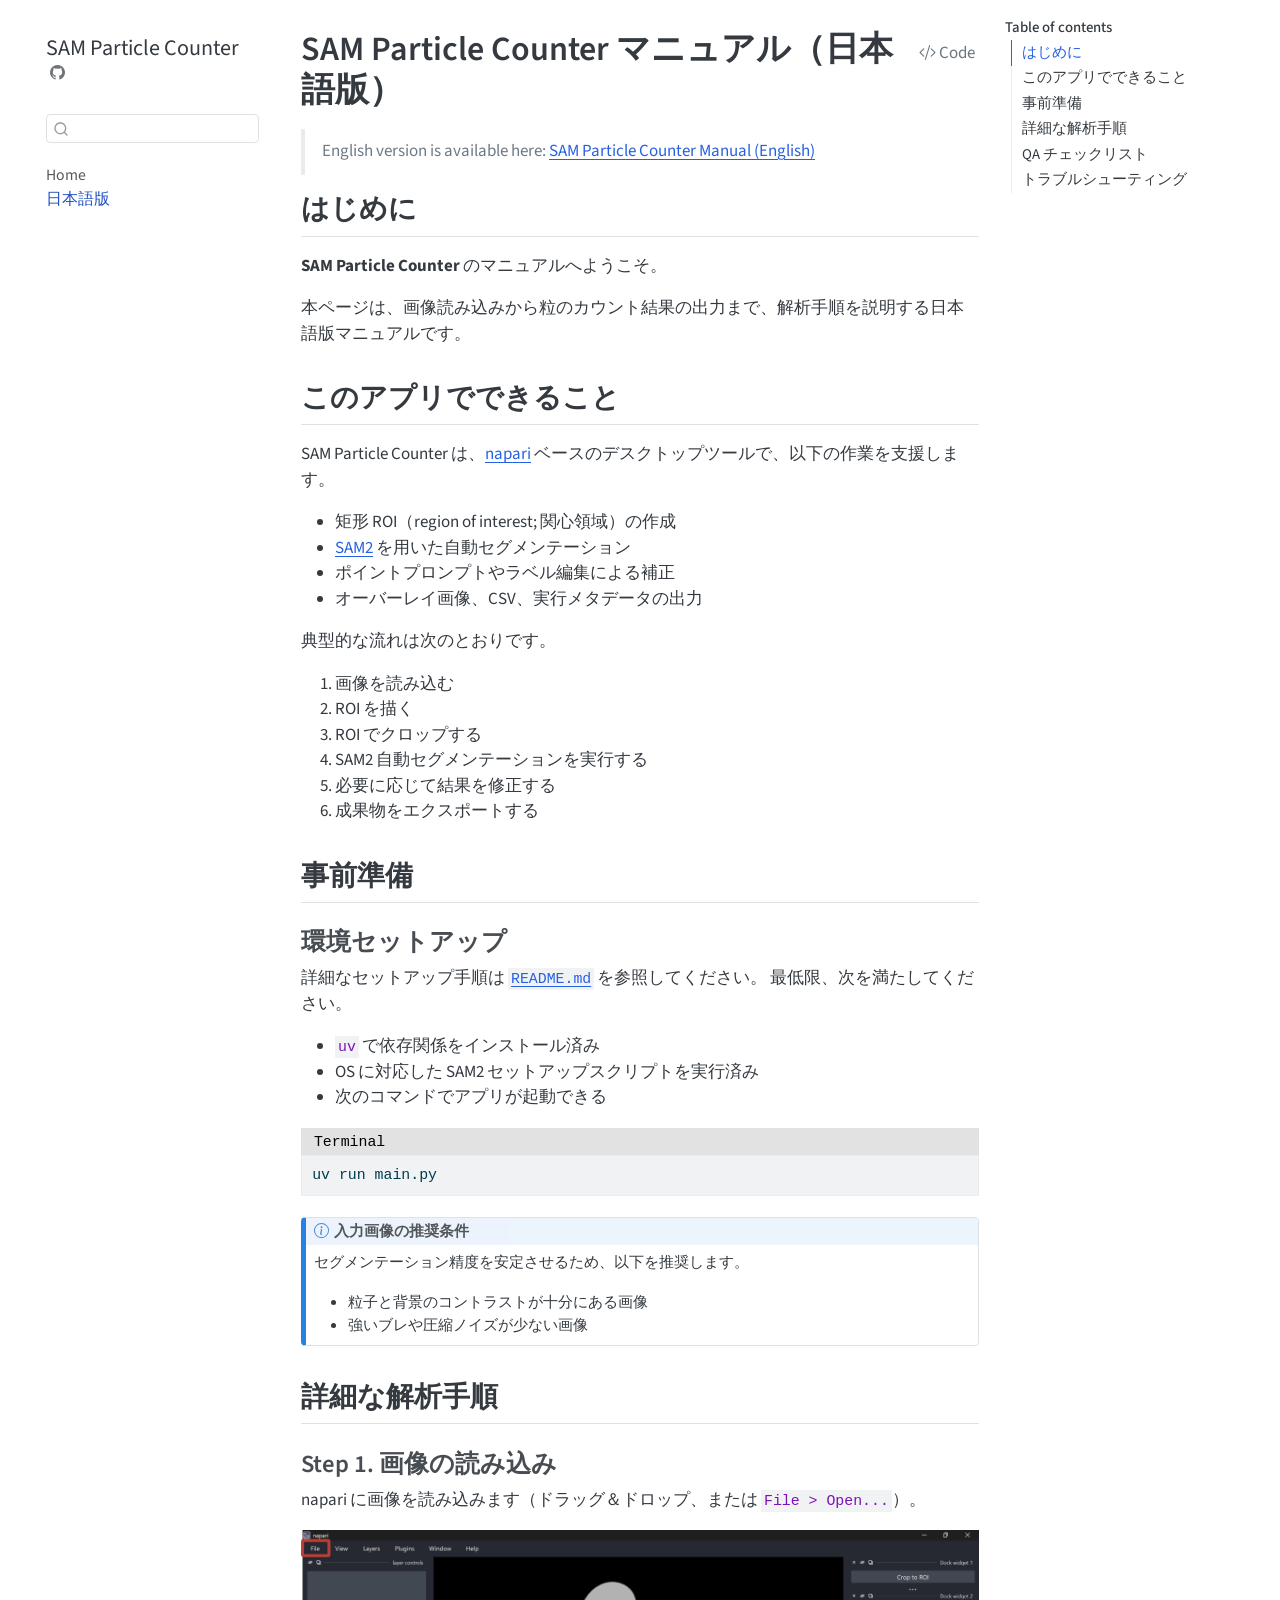
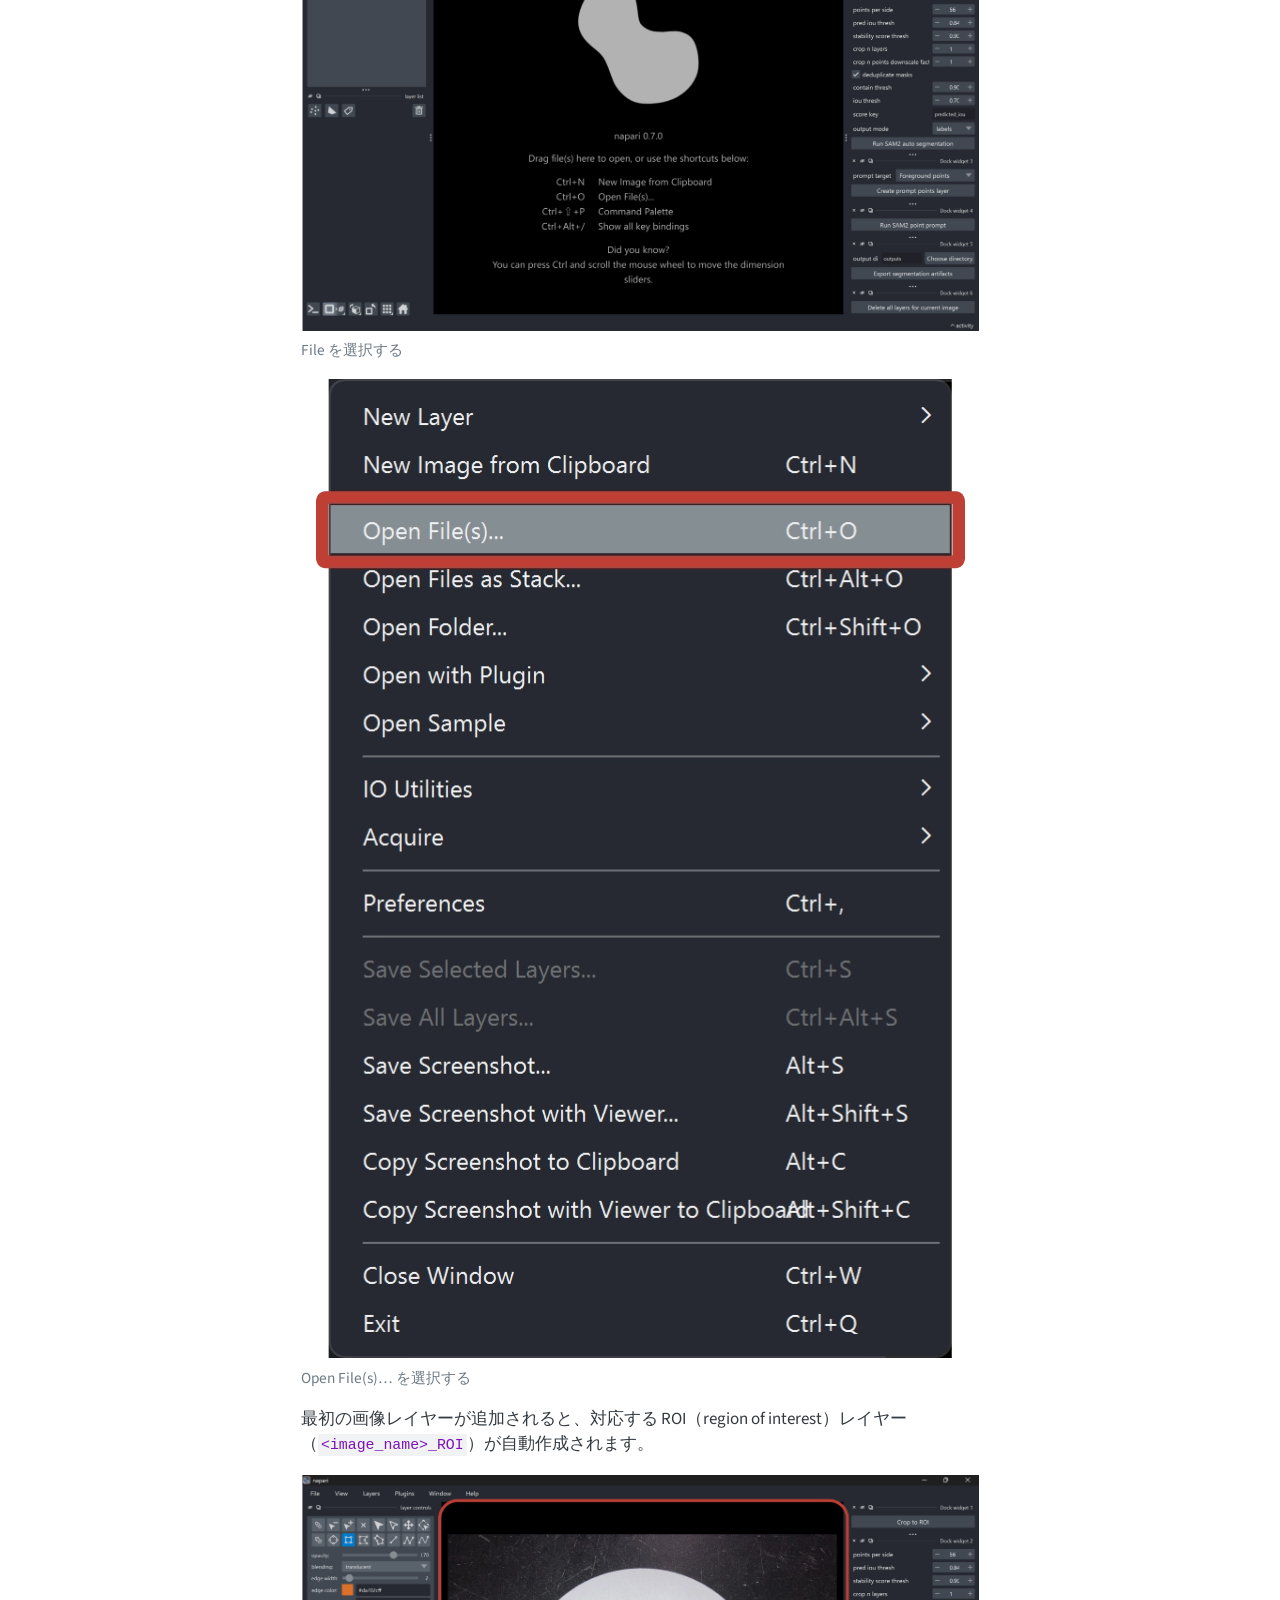
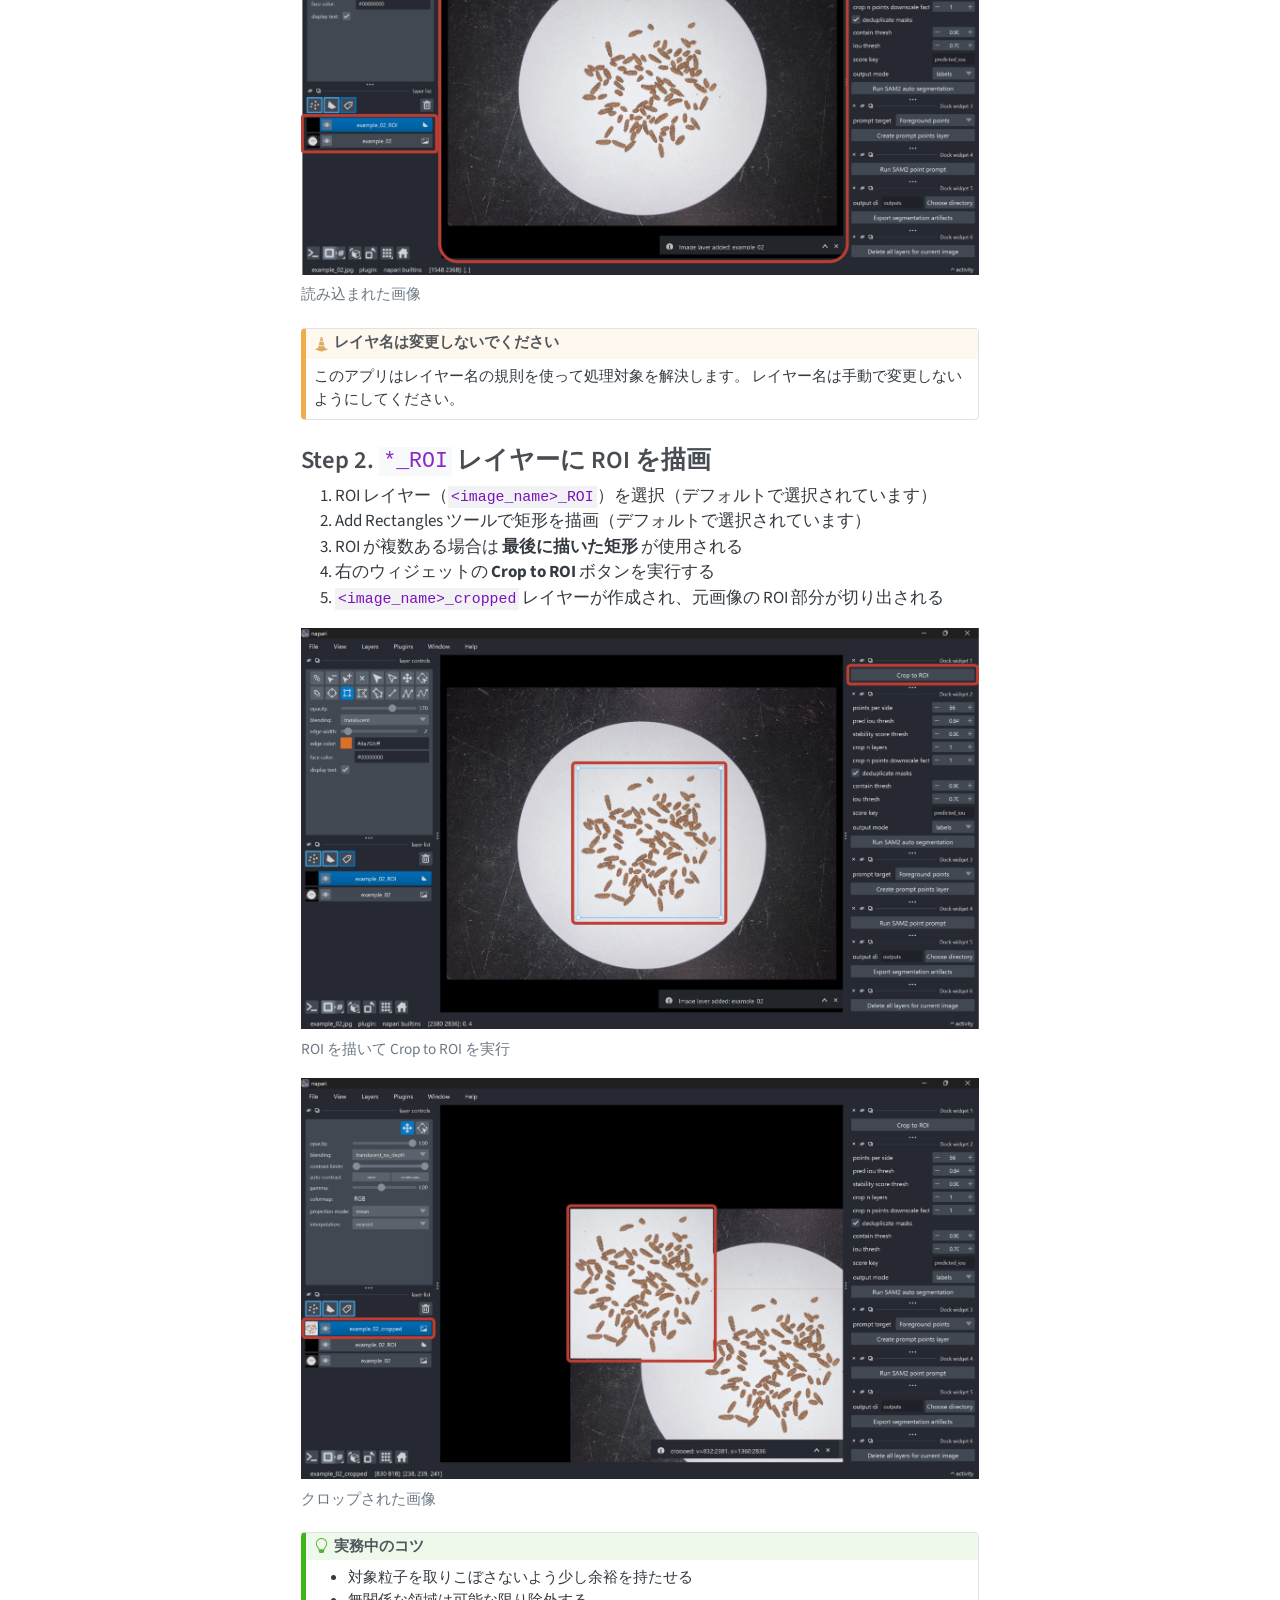
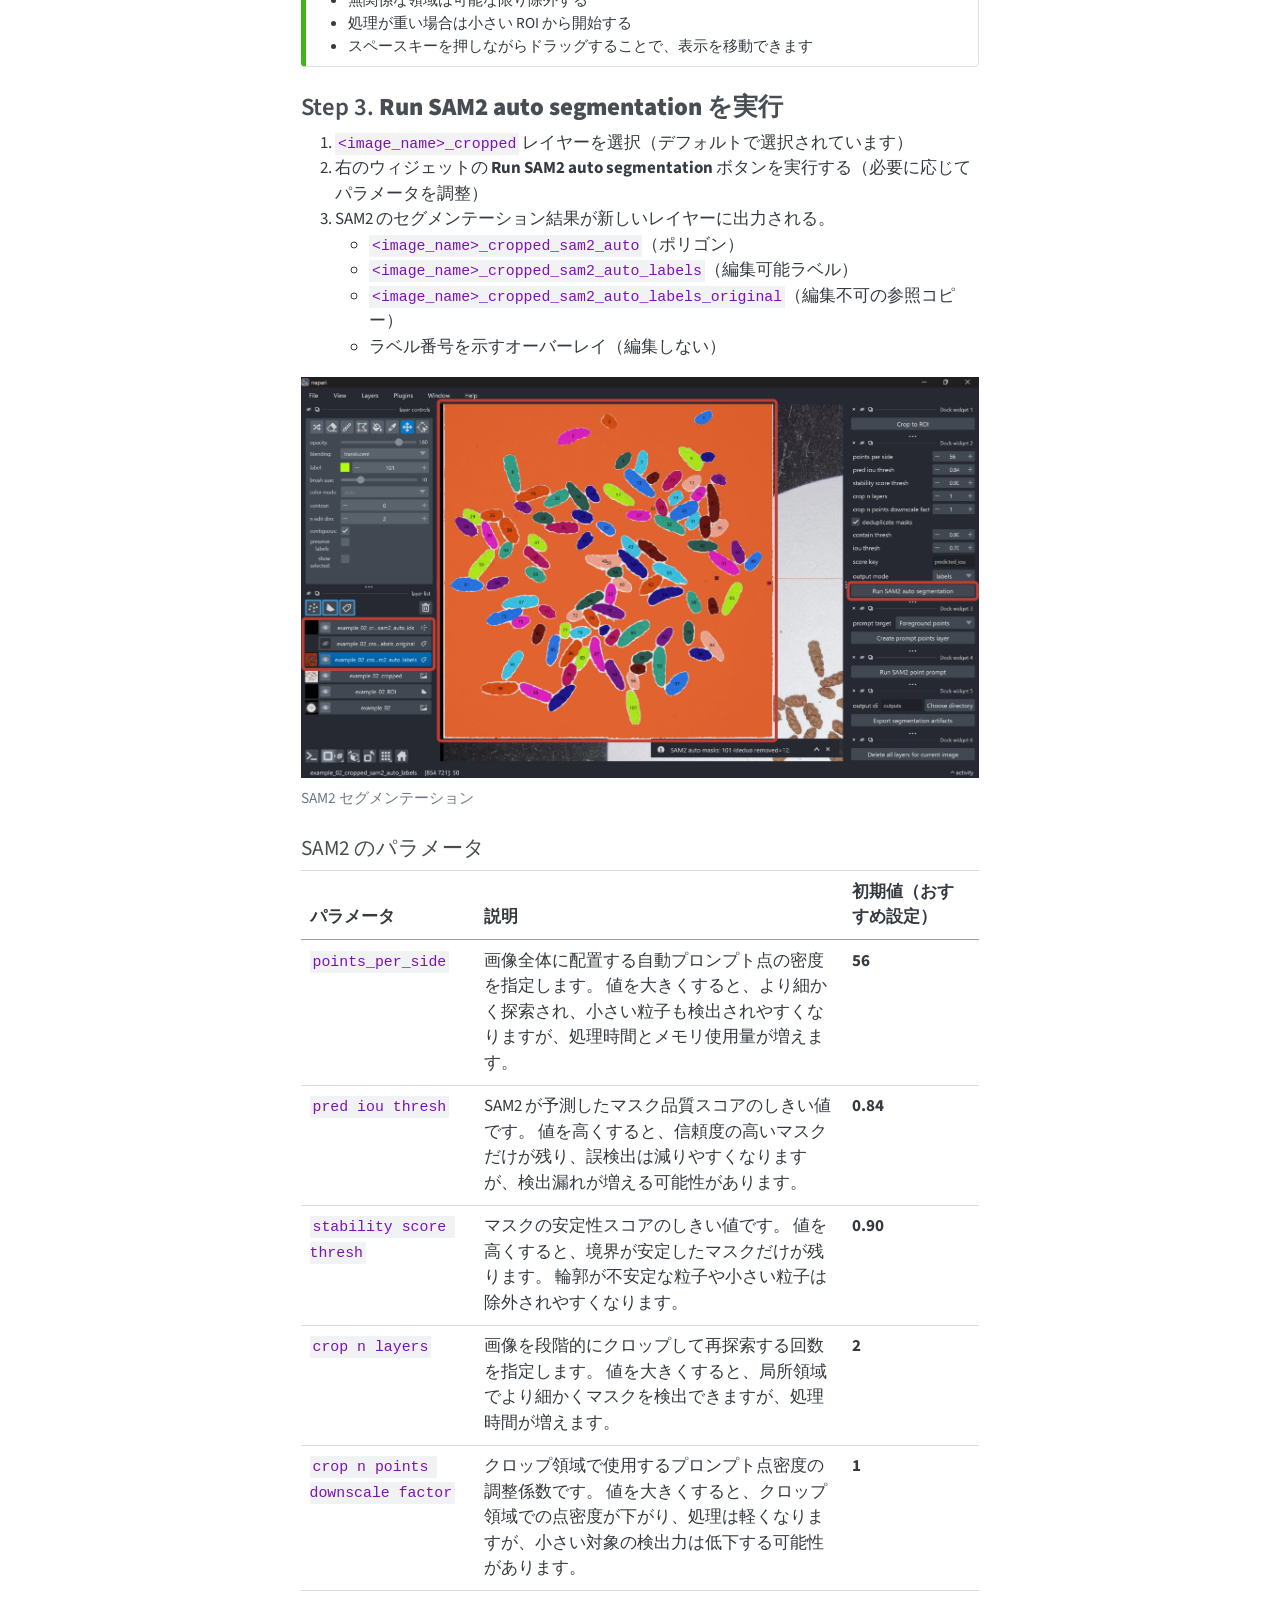
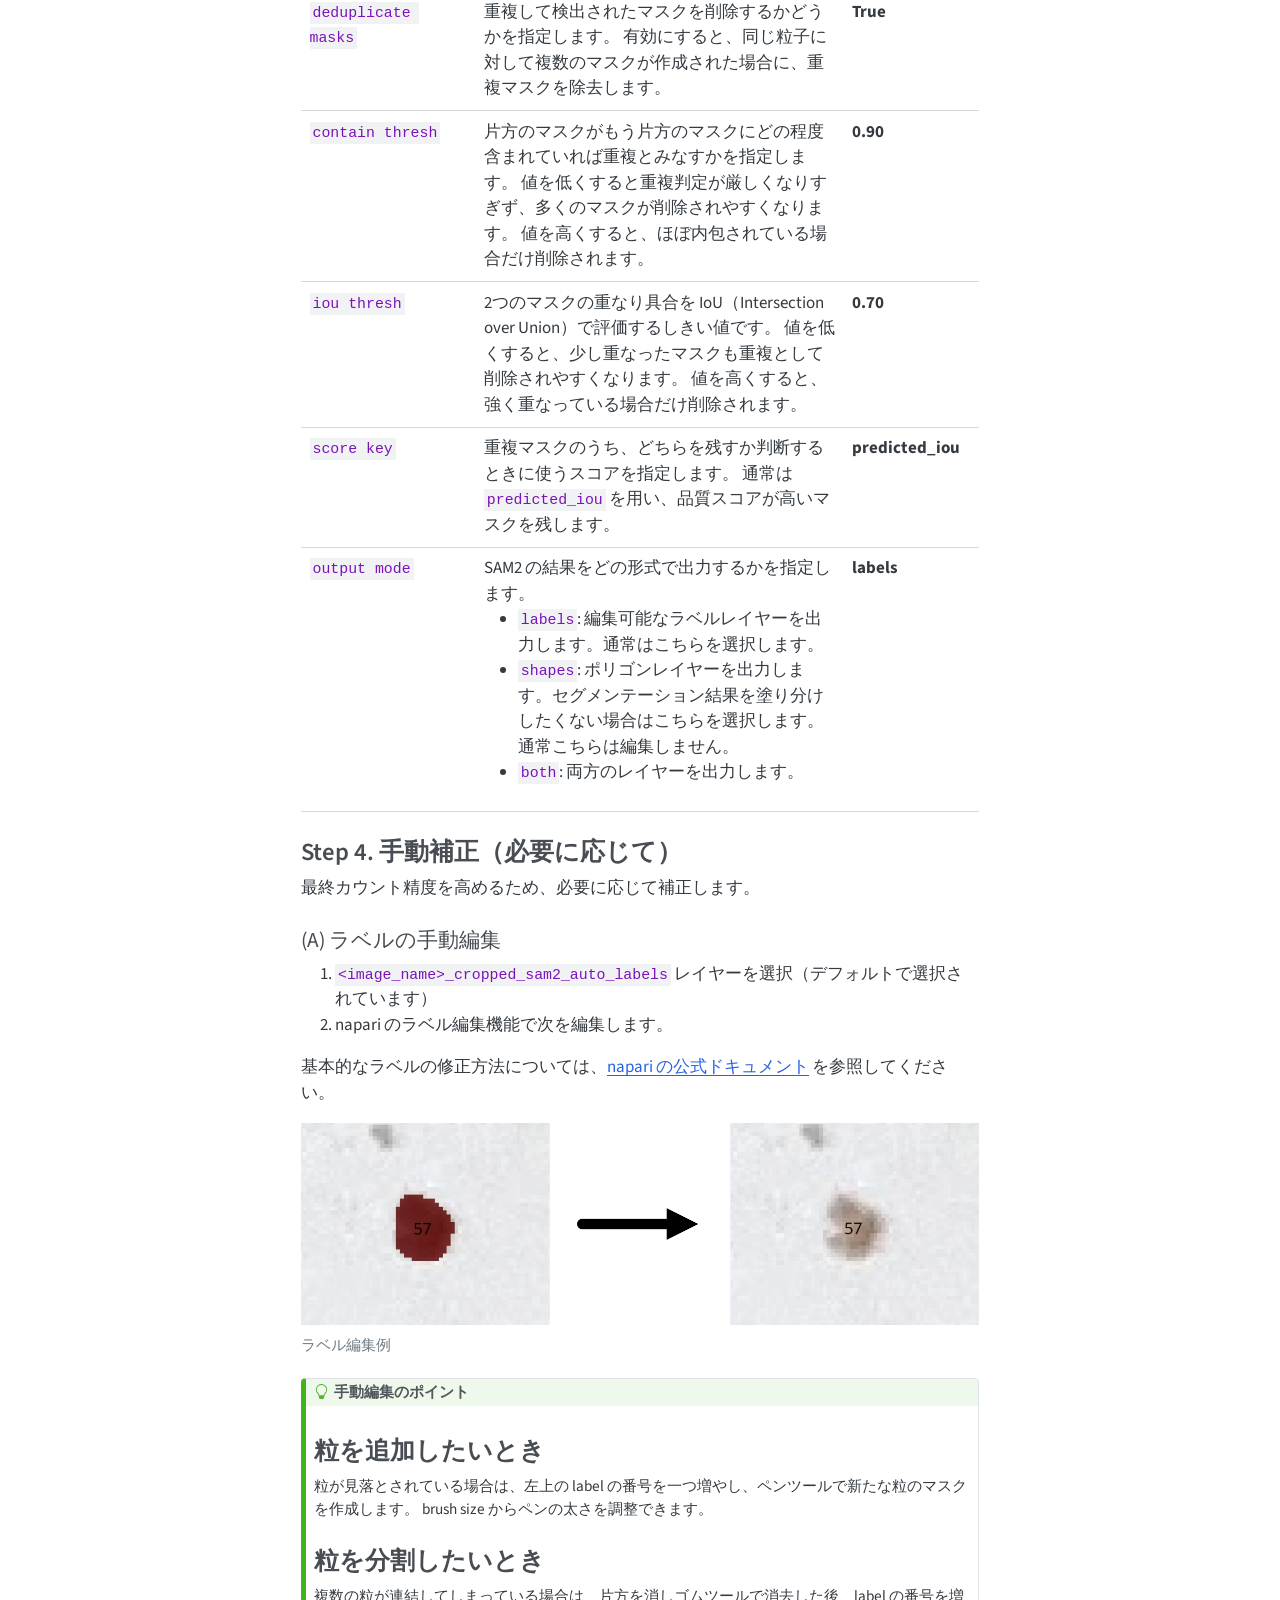
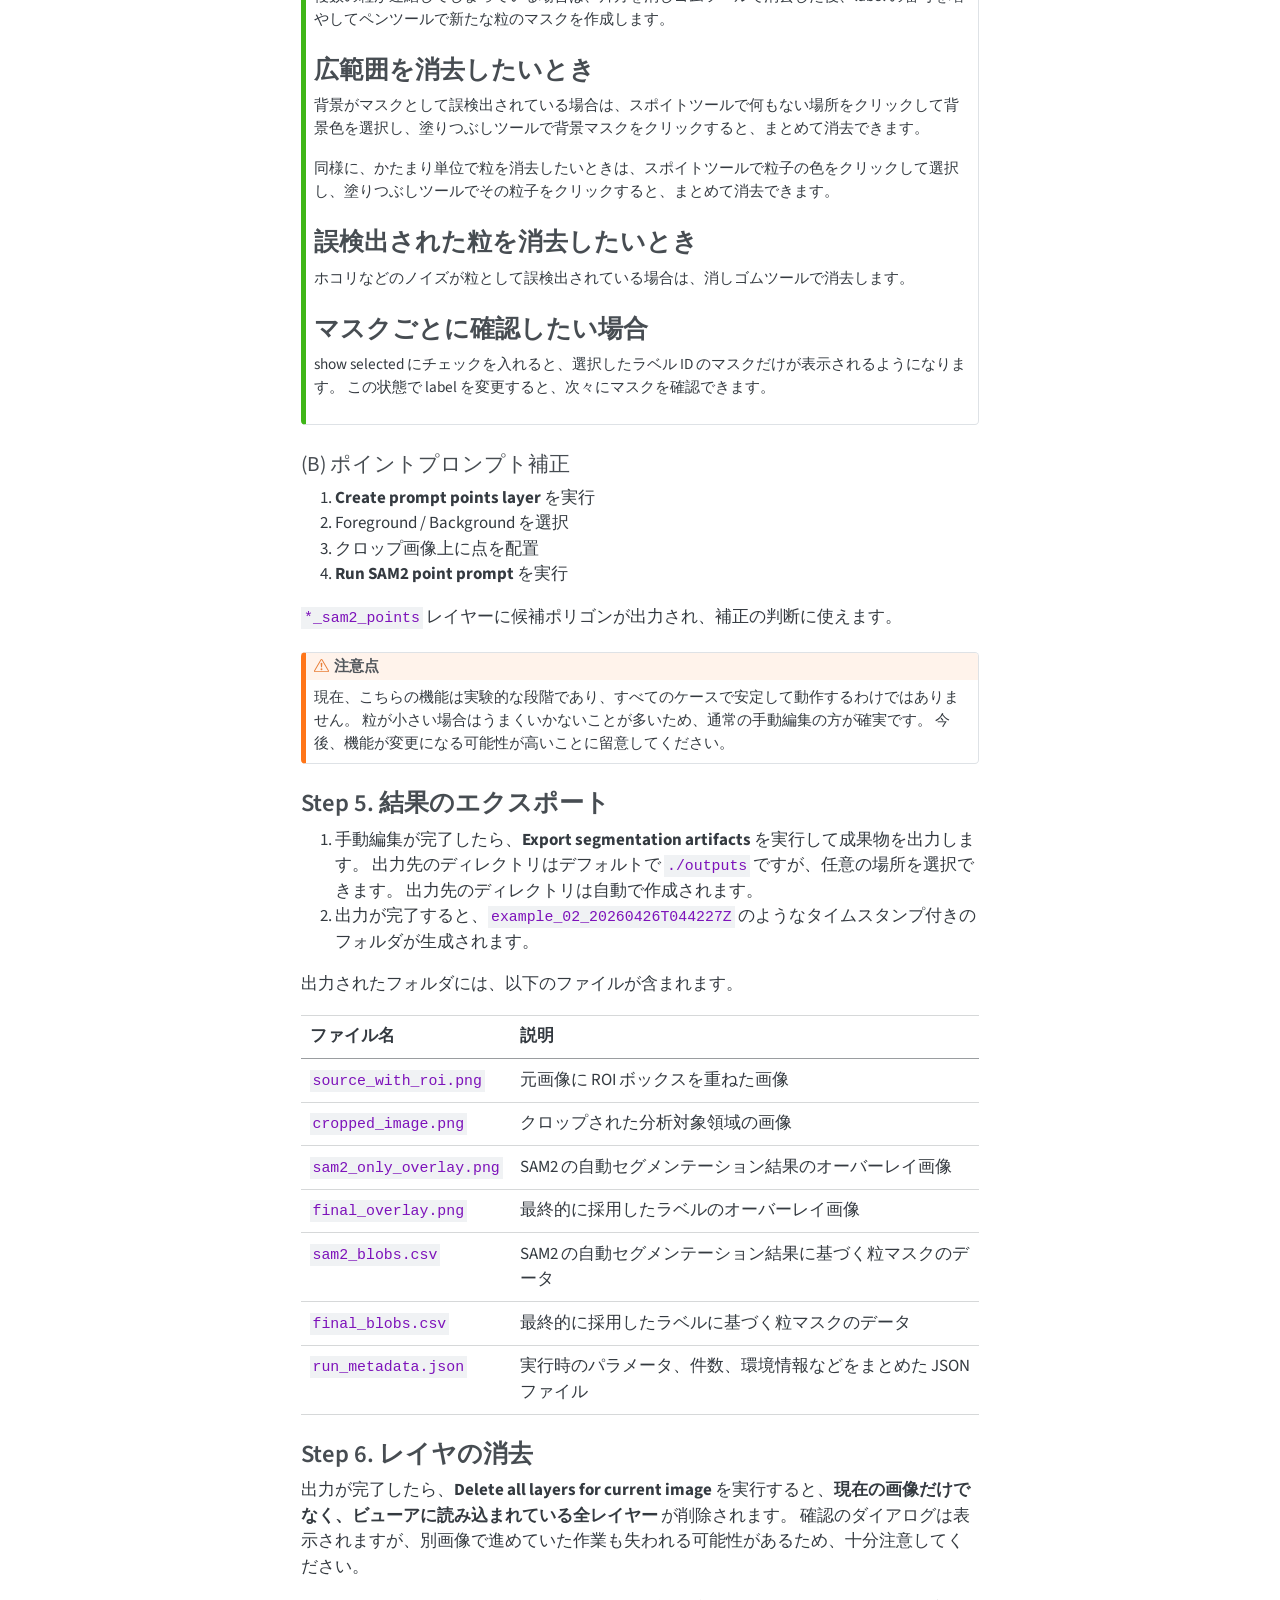
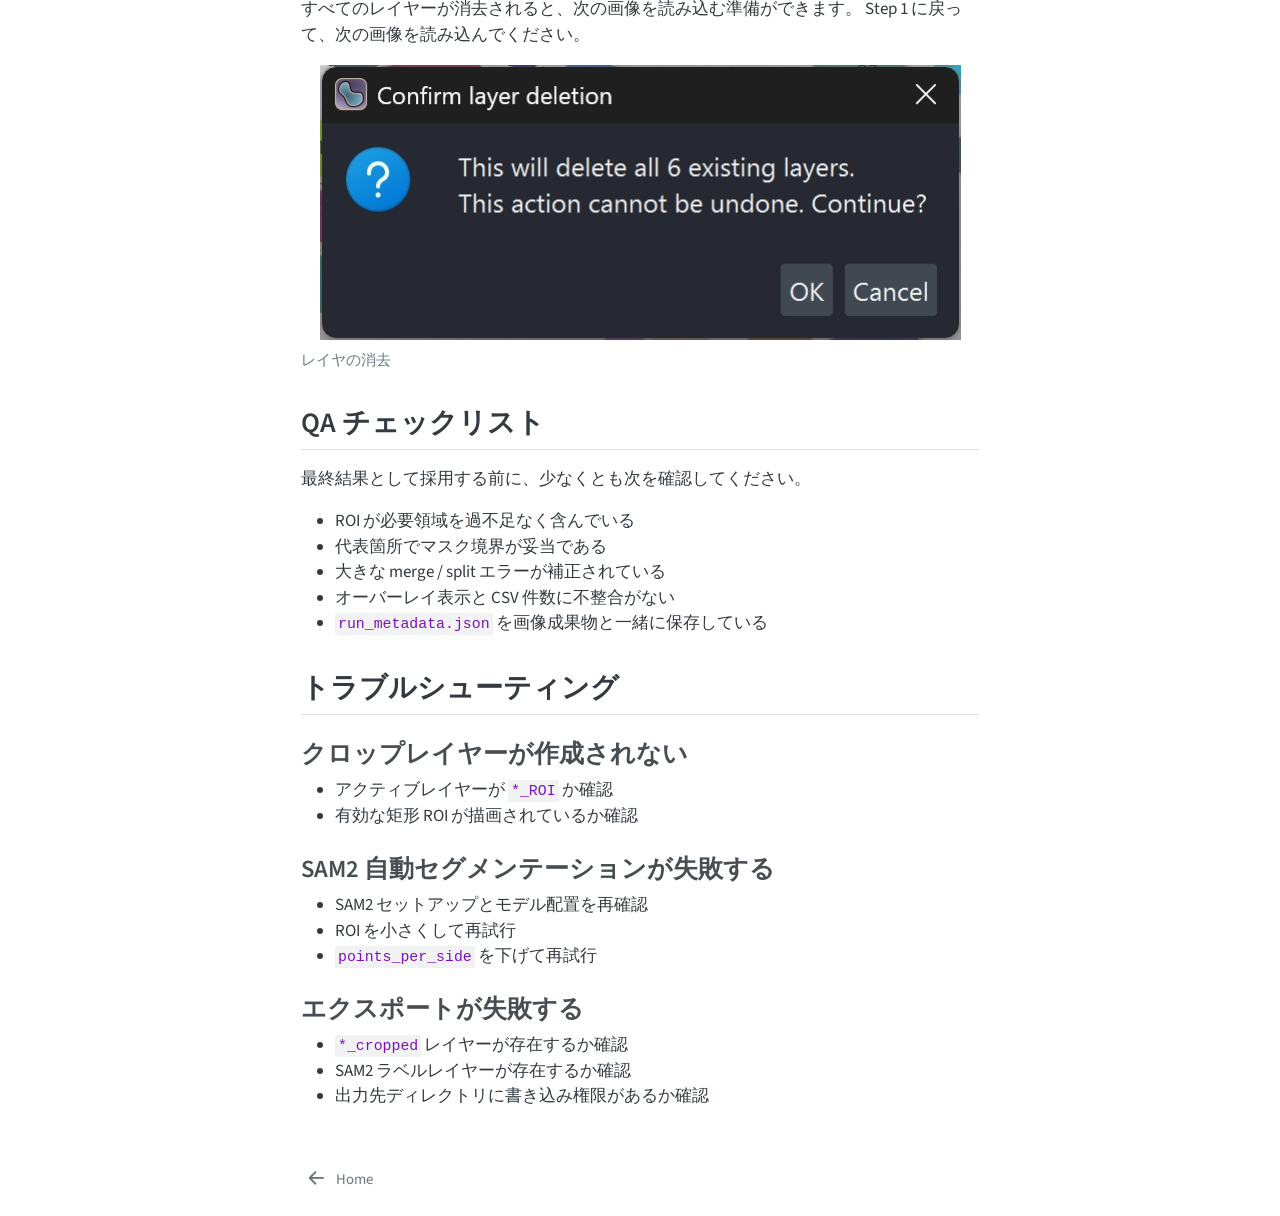
==== commit 0b1ebef1: "docs: render documents" ====
--- a/docs/manual/index_ja.html
+++ b/docs/manual/index_ja.html
@@ -293,7 +293,7 @@
 <figcaption>Open File(s)… を選択する</figcaption>
 </figure>
 </div>
-<p>最初の画像レイヤーが追加されると、対応する ROI (region of interest) レイヤー (<code>&lt;image_name&gt;_ROI</code>) が自動作成されます。</p>
+<p>最初の画像レイヤーが追加されると、対応する ROI（region of interest）レイヤー（<code>&lt;image_name&gt;_ROI</code>）が自動作成されます。</p>
 <div class="quarto-figure quarto-figure-center">
 <figure class="figure">
 <p><img src="assets/open_file_03.webp" class="img-fluid figure-img"></p>
@@ -317,16 +317,16 @@
 <section id="step-2.-_roi-レイヤーに-roi-を描画" class="level3">
 <h3 class="anchored" data-anchor-id="step-2.-_roi-レイヤーに-roi-を描画">Step 2. <code>*_ROI</code> レイヤーに ROI を描画</h3>
 <ol type="1">
-<li>ROI レイヤー（<code>&lt;image_name&gt;_ROI</code>）を選択 (デフォルトで選択されています)</li>
-<li>Add Rectangles ツールで矩形を描画 (デフォルトで選択されています)</li>
-<li>ROI が複数ある場合は<strong>最後に描いた矩形</strong>が使用される</li>
+<li>ROI レイヤー（<code>&lt;image_name&gt;_ROI</code>）を選択（デフォルトで選択されています）</li>
+<li>Add Rectangles ツールで矩形を描画（デフォルトで選択されています）</li>
+<li>ROI が複数ある場合は <strong>最後に描いた矩形</strong> が使用される</li>
 <li>右のウィジェットの <strong>Crop to ROI</strong> ボタンを実行する</li>
 <li><code>&lt;image_name&gt;_cropped</code> レイヤーが作成され、元画像の ROI 部分が切り出される</li>
 </ol>
 <div class="quarto-figure quarto-figure-center">
 <figure class="figure">
 <p><img src="assets/crop_roi_01.webp" class="img-fluid figure-img"></p>
-<figcaption>ROI を描いてCrop to ROI を実行</figcaption>
+<figcaption>ROI を描いて Crop to ROI を実行</figcaption>
 </figure>
 </div>
 <div class="quarto-figure quarto-figure-center">
@@ -357,9 +357,15 @@
 <section id="step-3.-run-sam2-auto-segmentation-を実行" class="level3">
 <h3 class="anchored" data-anchor-id="step-3.-run-sam2-auto-segmentation-を実行">Step 3. <strong>Run SAM2 auto segmentation</strong> を実行</h3>
 <ol type="1">
-<li><code>&lt;image_name&gt;_cropped</code> レイヤーを選択 (デフォルトで選択されています)</li>
-<li>右のウィジェットの <strong>Run SAM2 auto segmentation</strong> ボタンを実行する (必要に応じてパラメータを調整)</li>
-<li>SAM2 のセグメンテーション結果が新しいレイヤーに出力される (<code>&lt;image_name&gt;_cropped_sam2_auto_labels</code>)。 同時に<code>&lt;image_name&gt;_cropped_sam2_auto_labels</code>（編集不可の参照コピー）も生成される。 また、番号を示す<code>&lt;image_name&gt;_cropped_sam2_auto_labels</code>のオーバーレイも表示される (編集しない)。</li>
+<li><code>&lt;image_name&gt;_cropped</code> レイヤーを選択（デフォルトで選択されています）</li>
+<li>右のウィジェットの <strong>Run SAM2 auto segmentation</strong> ボタンを実行する（必要に応じてパラメータを調整）</li>
+<li>SAM2 のセグメンテーション結果が新しいレイヤーに出力される。
+<ul>
+<li><code>&lt;image_name&gt;_cropped_sam2_auto</code>（ポリゴン）</li>
+<li><code>&lt;image_name&gt;_cropped_sam2_auto_labels</code>（編集可能ラベル）</li>
+<li><code>&lt;image_name&gt;_cropped_sam2_auto_labels_original</code>（編集不可の参照コピー）</li>
+<li>ラベル番号を示すオーバーレイ（編集しない）</li>
+</ul></li>
 </ol>
 <div class="quarto-figure quarto-figure-center">
 <figure class="figure">
@@ -374,65 +380,53 @@
 <tr class="header">
 <th>パラメータ</th>
 <th>説明</th>
-<th>初期値 (おすすめ設定)</th>
+<th>初期値（おすすめ設定）</th>
 </tr>
 </thead>
 <tbody>
 <tr class="odd">
 <td><code>points_per_side</code></td>
-<td>画像全体に配置する自動プロンプト点の密度を指定します。<br>
-値を大きくすると、より細かく探索され、小さい粒子も検出されやすくなりますが、処理時間とメモリ使用量が増えます。</td>
+<td>画像全体に配置する自動プロンプト点の密度を指定します。 値を大きくすると、より細かく探索され、小さい粒子も検出されやすくなりますが、処理時間とメモリ使用量が増えます。</td>
 <td><strong>56</strong></td>
 </tr>
 <tr class="even">
 <td><code>pred iou thresh</code></td>
-<td>SAM2 が予測したマスク品質スコアのしきい値です。<br>
-値を高くすると、信頼度の高いマスクだけが残り、誤検出は減りやすくなりますが、検出漏れが増える可能性があります。</td>
+<td>SAM2 が予測したマスク品質スコアのしきい値です。 値を高くすると、信頼度の高いマスクだけが残り、誤検出は減りやすくなりますが、検出漏れが増える可能性があります。</td>
 <td><strong>0.84</strong></td>
 </tr>
 <tr class="odd">
 <td><code>stability score thresh</code></td>
-<td>マスクの安定性スコアのしきい値です。<br>
-値を高くすると、境界が安定したマスクだけが残ります。<br>
-輪郭が不安定な粒子や小さい粒子は除外されやすくなります。</td>
+<td>マスクの安定性スコアのしきい値です。 値を高くすると、境界が安定したマスクだけが残ります。 輪郭が不安定な粒子や小さい粒子は除外されやすくなります。</td>
 <td><strong>0.90</strong></td>
 </tr>
 <tr class="even">
 <td><code>crop n layers</code></td>
-<td>画像を段階的にクロップして再探索する回数を指定します。<br>
-値を大きくすると、局所領域でより細かくマスクを検出できますが、処理時間が増えます。</td>
+<td>画像を段階的にクロップして再探索する回数を指定します。 値を大きくすると、局所領域でより細かくマスクを検出できますが、処理時間が増えます。</td>
 <td><strong>2</strong></td>
 </tr>
 <tr class="odd">
 <td><code>crop n points downscale factor</code></td>
-<td>クロップ領域で使用するプロンプト点密度の調整係数です。<br>
-値を大きくすると、クロップ領域での点密度が下がり、処理は軽くなりますが、小さい対象の検出力は低下する可能性があります。</td>
+<td>クロップ領域で使用するプロンプト点密度の調整係数です。 値を大きくすると、クロップ領域での点密度が下がり、処理は軽くなりますが、小さい対象の検出力は低下する可能性があります。</td>
 <td><strong>1</strong></td>
 </tr>
 <tr class="even">
 <td><code>deduplicate masks</code></td>
-<td>重複して検出されたマスクを削除するかどうかを指定します。<br>
-有効にすると、同じ粒子に対して複数のマスクが作成された場合に、重複マスクを除去します。</td>
+<td>重複して検出されたマスクを削除するかどうかを指定します。 有効にすると、同じ粒子に対して複数のマスクが作成された場合に、重複マスクを除去します。</td>
 <td><strong>True</strong></td>
 </tr>
 <tr class="odd">
 <td><code>contain thresh</code></td>
-<td>片方のマスクがもう片方のマスクにどの程度含まれていれば重複とみなすかを指定します。<br>
-値を低くすると重複判定が厳しくなりすぎず、多くのマスクが削除されやすくなります。<br>
-値を高くすると、ほぼ内包されている場合だけ削除されます。</td>
+<td>片方のマスクがもう片方のマスクにどの程度含まれていれば重複とみなすかを指定します。 値を低くすると重複判定が厳しくなりすぎず、多くのマスクが削除されやすくなります。 値を高くすると、ほぼ内包されている場合だけ削除されます。</td>
 <td><strong>0.90</strong></td>
 </tr>
 <tr class="even">
 <td><code>iou thresh</code></td>
-<td>2つのマスクの重なり具合を IoU（Intersection over Union）で評価するしきい値です。<br>
-値を低くすると、少し重なったマスクも重複として削除されやすくなります。<br>
-値を高くすると、強く重なっている場合だけ削除されます。</td>
+<td>2つのマスクの重なり具合を IoU（Intersection over Union）で評価するしきい値です。 値を低くすると、少し重なったマスクも重複として削除されやすくなります。 値を高くすると、強く重なっている場合だけ削除されます。</td>
 <td><strong>0.70</strong></td>
 </tr>
 <tr class="odd">
 <td><code>score key</code></td>
-<td>重複マスクのうち、どちらを残すか判断するときに使うスコアを指定します。<br>
-通常は <code>predicted_iou</code> を用い、品質スコアが高いマスクを残します。</td>
+<td>重複マスクのうち、どちらを残すか判断するときに使うスコアを指定します。 通常は <code>predicted_iou</code> を用い、品質スコアが高いマスクを残します。</td>
 <td><strong>predicted_iou</strong></td>
 </tr>
 <tr class="even">
@@ -455,10 +449,10 @@
 <section id="a-ラベルの手動編集" class="level4">
 <h4 class="anchored">(A) ラベルの手動編集</h4>
 <ol type="1">
-<li><code>&lt;image_name&gt;_cropped_sam2_auto_labels</code> レイヤーを選択 (デフォルトで選択されています)</li>
+<li><code>&lt;image_name&gt;_cropped_sam2_auto_labels</code> レイヤーを選択（デフォルトで選択されています）</li>
 <li>napari のラベル編集機能で次を編集します。</li>
 </ol>
-<p>基本的なラベルの修正方法については、<a href="https://napari.org/stable/howtos/layers/labels.html#creating-deleting-merging-and-splitting-connected-components">napari の公式ドキュメント</a>を参照してください。</p>
+<p>基本的なラベルの修正方法については、<a href="https://napari.org/stable/howtos/layers/labels.html#creating-deleting-merging-and-splitting-connected-components">napari の公式ドキュメント</a> を参照してください。</p>
 <div class="quarto-figure quarto-figure-center">
 <figure class="figure">
 <p><img src="assets/manual_refinement_01.webp" class="img-fluid figure-img"></p>
@@ -477,12 +471,11 @@
 <div class="callout-body-container callout-body">
 <section id="粒を追加したいとき" class="level3">
 <h3 class="anchored" data-anchor-id="粒を追加したいとき">粒を追加したいとき</h3>
-<p>粒が見落とされている場合は、左上のlabelの番号を一つ増やし、ペンツールで新たな粒のマスクを作成します。<br>
-brush size からペンの太さを調整できます。</p>
+<p>粒が見落とされている場合は、左上の label の番号を一つ増やし、ペンツールで新たな粒のマスクを作成します。 brush size からペンの太さを調整できます。</p>
 </section>
 <section id="粒を分割したいとき" class="level3">
 <h3 class="anchored" data-anchor-id="粒を分割したいとき">粒を分割したいとき</h3>
-<p>複数の粒が連結してしまっている場合は、片方を消しゴムツールで消去した後、labelの番号を増やしてペンツールで新たな粒のマスクを作成します。</p>
+<p>複数の粒が連結してしまっている場合は、片方を消しゴムツールで消去した後、label の番号を増やしてペンツールで新たな粒のマスクを作成します。</p>
 </section>
 <section id="広範囲を消去したいとき" class="level3">
 <h3 class="anchored" data-anchor-id="広範囲を消去したいとき">広範囲を消去したいとき</h3>
@@ -495,7 +488,7 @@
 </section>
 <section id="マスクごとに確認したい場合" class="level3">
 <h3 class="anchored" data-anchor-id="マスクごとに確認したい場合">マスクごとに確認したい場合</h3>
-<p>show selected にチェックを入れると、選択したラベルIDのマスクだけが表示されるようになります。 この状態で label を変更すると、次々にマスクを確認できます。</p>
+<p>show selected にチェックを入れると、選択したラベル ID のマスクだけが表示されるようになります。 この状態で label を変更すると、次々にマスクを確認できます。</p>
 </section>
 </div>
 </div>
@@ -527,9 +520,7 @@
 <section id="step-5.-結果のエクスポート" class="level3">
 <h3 class="anchored" data-anchor-id="step-5.-結果のエクスポート">Step 5. 結果のエクスポート</h3>
 <ol type="1">
-<li>手動編集が完了したら、<strong>Export segmentation artifacts</strong> を実行して成果物を出力します。<br>
-出力先のディレクトリはデフォルトで <code>./outputs</code> ですが、任意の場所を選択できます。<br>
-出力先のディレクトリは自動で作成されます。</li>
+<li>手動編集が完了したら、<strong>Export segmentation artifacts</strong> を実行して成果物を出力します。 出力先のディレクトリはデフォルトで <code>./outputs</code> ですが、任意の場所を選択できます。 出力先のディレクトリは自動で作成されます。</li>
 <li>出力が完了すると、<code>example_02_20260426T044227Z</code> のようなタイムスタンプ付きのフォルダが生成されます。</li>
 </ol>
 <p>出力されたフォルダには、以下のファイルが含まれます。</p>
@@ -574,8 +565,8 @@
 </section>
 <section id="step-6.-レイヤの消去" class="level3">
 <h3 class="anchored" data-anchor-id="step-6.-レイヤの消去">Step 6. レイヤの消去</h3>
-<p>出力が完了したら、<strong>Delete all layers for current image</strong> を実行して、現在の画像に関連するすべてのレイヤーを削除できます。 確認のダイアログが表示されるので、誤って消去しないよう注意してください。</p>
-<p>全てのレイヤが消去されると、次の画像を読み込む準備ができます。 Step 1 に戻って、次の画像を読み込んでください。</p>
+<p>出力が完了したら、<strong>Delete all layers for current image</strong> を実行すると、<strong>現在の画像だけでなく、ビューアに読み込まれている全レイヤー</strong> が削除されます。 確認のダイアログは表示されますが、別画像で進めていた作業も失われる可能性があるため、十分注意してください。</p>
+<p>すべてのレイヤーが消去されると、次の画像を読み込む準備ができます。 Step 1 に戻って、次の画像を読み込んでください。</p>
 <div class="quarto-figure quarto-figure-center">
 <figure class="figure">
 <p><img src="assets/delete_all_layers.webp" class="img-fluid figure-img"></p>
@@ -1131,260 +1122,265 @@
 <span id="cb2-42"><a href="#cb2-42" aria-hidden="true" tabindex="-1"></a><span class="in">```{.bash filename="Terminal"}</span></span>
 <span id="cb2-43"><a href="#cb2-43" aria-hidden="true" tabindex="-1"></a><span class="ex">uv</span> run main.py</span>
 <span id="cb2-44"><a href="#cb2-44" aria-hidden="true" tabindex="-1"></a><span class="in">```</span></span>
-<span id="cb2-45"><a href="#cb2-45" aria-hidden="true" tabindex="-1"></a>::: {.callout-note}</span>
-<span id="cb2-46"><a href="#cb2-46" aria-hidden="true" tabindex="-1"></a><span class="fu">## 入力画像の推奨条件</span></span>
-<span id="cb2-47"><a href="#cb2-47" aria-hidden="true" tabindex="-1"></a></span>
-<span id="cb2-48"><a href="#cb2-48" aria-hidden="true" tabindex="-1"></a>セグメンテーション精度を安定させるため、以下を推奨します。</span>
-<span id="cb2-49"><a href="#cb2-49" aria-hidden="true" tabindex="-1"></a></span>
-<span id="cb2-50"><a href="#cb2-50" aria-hidden="true" tabindex="-1"></a><span class="ss">- </span>粒子と背景のコントラストが十分にある画像</span>
-<span id="cb2-51"><a href="#cb2-51" aria-hidden="true" tabindex="-1"></a><span class="ss">- </span>強いブレや圧縮ノイズが少ない画像</span>
-<span id="cb2-52"><a href="#cb2-52" aria-hidden="true" tabindex="-1"></a>:::</span>
-<span id="cb2-53"><a href="#cb2-53" aria-hidden="true" tabindex="-1"></a></span>
-<span id="cb2-54"><a href="#cb2-54" aria-hidden="true" tabindex="-1"></a><span class="fu">## 詳細な解析手順</span></span>
-<span id="cb2-55"><a href="#cb2-55" aria-hidden="true" tabindex="-1"></a></span>
-<span id="cb2-56"><a href="#cb2-56" aria-hidden="true" tabindex="-1"></a><span class="fu">### Step 1. 画像の読み込み</span></span>
-<span id="cb2-57"><a href="#cb2-57" aria-hidden="true" tabindex="-1"></a></span>
-<span id="cb2-58"><a href="#cb2-58" aria-hidden="true" tabindex="-1"></a>napari に画像を読み込みます（ドラッグ＆ドロップ、または <span class="in">`File &gt; Open...`</span>）。</span>
-<span id="cb2-59"><a href="#cb2-59" aria-hidden="true" tabindex="-1"></a></span>
-<span id="cb2-60"><a href="#cb2-60" aria-hidden="true" tabindex="-1"></a><span class="al">![File を選択する](assets/open_file_01.webp)</span></span>
-<span id="cb2-61"><a href="#cb2-61" aria-hidden="true" tabindex="-1"></a></span>
-<span id="cb2-62"><a href="#cb2-62" aria-hidden="true" tabindex="-1"></a><span class="al">![Open File(s)... を選択する](assets/open_file_02.webp)</span></span>
-<span id="cb2-63"><a href="#cb2-63" aria-hidden="true" tabindex="-1"></a></span>
-<span id="cb2-64"><a href="#cb2-64" aria-hidden="true" tabindex="-1"></a>最初の画像レイヤーが追加されると、対応する ROI (region of interest) レイヤー (<span class="in">`&lt;image_name&gt;_ROI`</span>) が自動作成されます。</span>
-<span id="cb2-65"><a href="#cb2-65" aria-hidden="true" tabindex="-1"></a></span>
-<span id="cb2-66"><a href="#cb2-66" aria-hidden="true" tabindex="-1"></a><span class="al">![読み込まれた画像](assets/open_file_03.webp)</span></span>
-<span id="cb2-67"><a href="#cb2-67" aria-hidden="true" tabindex="-1"></a></span>
-<span id="cb2-68"><a href="#cb2-68" aria-hidden="true" tabindex="-1"></a>::: {.callout-caution}</span>
-<span id="cb2-69"><a href="#cb2-69" aria-hidden="true" tabindex="-1"></a><span class="fu">## レイヤ名は変更しないでください</span></span>
-<span id="cb2-70"><a href="#cb2-70" aria-hidden="true" tabindex="-1"></a></span>
-<span id="cb2-71"><a href="#cb2-71" aria-hidden="true" tabindex="-1"></a>このアプリはレイヤー名の規則を使って処理対象を解決します。</span>
-<span id="cb2-72"><a href="#cb2-72" aria-hidden="true" tabindex="-1"></a>レイヤー名は手動で変更しないようにしてください。</span>
-<span id="cb2-73"><a href="#cb2-73" aria-hidden="true" tabindex="-1"></a>:::</span>
-<span id="cb2-74"><a href="#cb2-74" aria-hidden="true" tabindex="-1"></a></span>
-<span id="cb2-75"><a href="#cb2-75" aria-hidden="true" tabindex="-1"></a><span class="fu">### Step 2. `*_ROI` レイヤーに ROI を描画</span></span>
-<span id="cb2-76"><a href="#cb2-76" aria-hidden="true" tabindex="-1"></a></span>
-<span id="cb2-77"><a href="#cb2-77" aria-hidden="true" tabindex="-1"></a><span class="ss">1. </span>ROI レイヤー（<span class="in">`&lt;image_name&gt;_ROI`</span>）を選択 (デフォルトで選択されています)</span>
-<span id="cb2-78"><a href="#cb2-78" aria-hidden="true" tabindex="-1"></a><span class="ss">2. </span>Add Rectangles ツールで矩形を描画 (デフォルトで選択されています)</span>
-<span id="cb2-79"><a href="#cb2-79" aria-hidden="true" tabindex="-1"></a><span class="ss">3. </span>ROI が複数ある場合は**最後に描いた矩形**が使用される</span>
-<span id="cb2-80"><a href="#cb2-80" aria-hidden="true" tabindex="-1"></a><span class="ss">4. </span>右のウィジェットの **Crop to ROI** ボタンを実行する</span>
-<span id="cb2-81"><a href="#cb2-81" aria-hidden="true" tabindex="-1"></a><span class="ss">5. </span><span class="in">`&lt;image_name&gt;_cropped`</span> レイヤーが作成され、元画像の ROI 部分が切り出される</span>
-<span id="cb2-82"><a href="#cb2-82" aria-hidden="true" tabindex="-1"></a></span>
-<span id="cb2-83"><a href="#cb2-83" aria-hidden="true" tabindex="-1"></a><span class="al">![ROI を描いてCrop to ROI を実行](assets/crop_roi_01.webp)</span></span>
-<span id="cb2-84"><a href="#cb2-84" aria-hidden="true" tabindex="-1"></a></span>
-<span id="cb2-85"><a href="#cb2-85" aria-hidden="true" tabindex="-1"></a><span class="al">![クロップされた画像](assets/crop_roi_02.webp)</span></span>
-<span id="cb2-86"><a href="#cb2-86" aria-hidden="true" tabindex="-1"></a></span>
-<span id="cb2-87"><a href="#cb2-87" aria-hidden="true" tabindex="-1"></a>::: {.callout-tip}</span>
-<span id="cb2-88"><a href="#cb2-88" aria-hidden="true" tabindex="-1"></a><span class="fu">## 実務中のコツ</span></span>
-<span id="cb2-89"><a href="#cb2-89" aria-hidden="true" tabindex="-1"></a></span>
-<span id="cb2-90"><a href="#cb2-90" aria-hidden="true" tabindex="-1"></a><span class="ss">- </span>対象粒子を取りこぼさないよう少し余裕を持たせる</span>
-<span id="cb2-91"><a href="#cb2-91" aria-hidden="true" tabindex="-1"></a><span class="ss">- </span>無関係な領域は可能な限り除外する</span>
-<span id="cb2-92"><a href="#cb2-92" aria-hidden="true" tabindex="-1"></a><span class="ss">- </span>処理が重い場合は小さい ROI から開始する</span>
-<span id="cb2-93"><a href="#cb2-93" aria-hidden="true" tabindex="-1"></a><span class="ss">- </span>スペースキーを押しながらドラッグすることで、表示を移動できます</span>
-<span id="cb2-94"><a href="#cb2-94" aria-hidden="true" tabindex="-1"></a>:::</span>
-<span id="cb2-95"><a href="#cb2-95" aria-hidden="true" tabindex="-1"></a></span>
-<span id="cb2-96"><a href="#cb2-96" aria-hidden="true" tabindex="-1"></a><span class="fu">### Step 3. **Run SAM2 auto segmentation** を実行</span></span>
-<span id="cb2-97"><a href="#cb2-97" aria-hidden="true" tabindex="-1"></a></span>
-<span id="cb2-98"><a href="#cb2-98" aria-hidden="true" tabindex="-1"></a><span class="ss">1. </span><span class="in">`&lt;image_name&gt;_cropped`</span> レイヤーを選択 (デフォルトで選択されています)</span>
-<span id="cb2-99"><a href="#cb2-99" aria-hidden="true" tabindex="-1"></a><span class="ss">2. </span>右のウィジェットの **Run SAM2 auto segmentation** ボタンを実行する (必要に応じてパラメータを調整)</span>
-<span id="cb2-100"><a href="#cb2-100" aria-hidden="true" tabindex="-1"></a><span class="ss">3. </span>SAM2 のセグメンテーション結果が新しいレイヤーに出力される (<span class="in">`&lt;image_name&gt;_cropped_sam2_auto_labels`</span>)。  同時に<span class="in">`&lt;image_name&gt;_cropped_sam2_auto_labels`</span>（編集不可の参照コピー）も生成される。  また、番号を示す<span class="in">`&lt;image_name&gt;_cropped_sam2_auto_labels`</span>のオーバーレイも表示される (編集しない)。</span>
-<span id="cb2-101"><a href="#cb2-101" aria-hidden="true" tabindex="-1"></a></span>
-<span id="cb2-102"><a href="#cb2-102" aria-hidden="true" tabindex="-1"></a><span class="al">![SAM2 セグメンテーション](assets/sam2_segmentation.webp)</span></span>
-<span id="cb2-103"><a href="#cb2-103" aria-hidden="true" tabindex="-1"></a></span>
-<span id="cb2-104"><a href="#cb2-104" aria-hidden="true" tabindex="-1"></a><span class="fu">#### SAM2 のパラメータ</span></span>
-<span id="cb2-105"><a href="#cb2-105" aria-hidden="true" tabindex="-1"></a></span>
-<span id="cb2-106"><a href="#cb2-106" aria-hidden="true" tabindex="-1"></a>::: {.list-table}</span>
-<span id="cb2-107"><a href="#cb2-107" aria-hidden="true" tabindex="-1"></a><span class="ss">- </span>- パラメータ</span>
-<span id="cb2-108"><a href="#cb2-108" aria-hidden="true" tabindex="-1"></a><span class="ss">  - </span>説明</span>
-<span id="cb2-109"><a href="#cb2-109" aria-hidden="true" tabindex="-1"></a><span class="ss">  - </span>初期値 (おすすめ設定)</span>
+<span id="cb2-45"><a href="#cb2-45" aria-hidden="true" tabindex="-1"></a></span>
+<span id="cb2-46"><a href="#cb2-46" aria-hidden="true" tabindex="-1"></a>::: {.callout-note}</span>
+<span id="cb2-47"><a href="#cb2-47" aria-hidden="true" tabindex="-1"></a><span class="fu">## 入力画像の推奨条件</span></span>
+<span id="cb2-48"><a href="#cb2-48" aria-hidden="true" tabindex="-1"></a></span>
+<span id="cb2-49"><a href="#cb2-49" aria-hidden="true" tabindex="-1"></a>セグメンテーション精度を安定させるため、以下を推奨します。</span>
+<span id="cb2-50"><a href="#cb2-50" aria-hidden="true" tabindex="-1"></a></span>
+<span id="cb2-51"><a href="#cb2-51" aria-hidden="true" tabindex="-1"></a><span class="ss">- </span>粒子と背景のコントラストが十分にある画像</span>
+<span id="cb2-52"><a href="#cb2-52" aria-hidden="true" tabindex="-1"></a><span class="ss">- </span>強いブレや圧縮ノイズが少ない画像</span>
+<span id="cb2-53"><a href="#cb2-53" aria-hidden="true" tabindex="-1"></a>:::</span>
+<span id="cb2-54"><a href="#cb2-54" aria-hidden="true" tabindex="-1"></a></span>
+<span id="cb2-55"><a href="#cb2-55" aria-hidden="true" tabindex="-1"></a><span class="fu">## 詳細な解析手順</span></span>
+<span id="cb2-56"><a href="#cb2-56" aria-hidden="true" tabindex="-1"></a></span>
+<span id="cb2-57"><a href="#cb2-57" aria-hidden="true" tabindex="-1"></a><span class="fu">### Step 1. 画像の読み込み</span></span>
+<span id="cb2-58"><a href="#cb2-58" aria-hidden="true" tabindex="-1"></a></span>
+<span id="cb2-59"><a href="#cb2-59" aria-hidden="true" tabindex="-1"></a>napari に画像を読み込みます（ドラッグ＆ドロップ、または <span class="in">`File &gt; Open...`</span>）。</span>
+<span id="cb2-60"><a href="#cb2-60" aria-hidden="true" tabindex="-1"></a></span>
+<span id="cb2-61"><a href="#cb2-61" aria-hidden="true" tabindex="-1"></a><span class="al">![File を選択する](assets/open_file_01.webp)</span></span>
+<span id="cb2-62"><a href="#cb2-62" aria-hidden="true" tabindex="-1"></a></span>
+<span id="cb2-63"><a href="#cb2-63" aria-hidden="true" tabindex="-1"></a><span class="al">![Open File(s)... を選択する](assets/open_file_02.webp)</span></span>
+<span id="cb2-64"><a href="#cb2-64" aria-hidden="true" tabindex="-1"></a></span>
+<span id="cb2-65"><a href="#cb2-65" aria-hidden="true" tabindex="-1"></a>最初の画像レイヤーが追加されると、対応する ROI（region of interest）レイヤー（<span class="in">`&lt;image_name&gt;_ROI`</span>）が自動作成されます。</span>
+<span id="cb2-66"><a href="#cb2-66" aria-hidden="true" tabindex="-1"></a></span>
+<span id="cb2-67"><a href="#cb2-67" aria-hidden="true" tabindex="-1"></a><span class="al">![読み込まれた画像](assets/open_file_03.webp)</span></span>
+<span id="cb2-68"><a href="#cb2-68" aria-hidden="true" tabindex="-1"></a></span>
+<span id="cb2-69"><a href="#cb2-69" aria-hidden="true" tabindex="-1"></a>::: {.callout-caution}</span>
+<span id="cb2-70"><a href="#cb2-70" aria-hidden="true" tabindex="-1"></a><span class="fu">## レイヤ名は変更しないでください</span></span>
+<span id="cb2-71"><a href="#cb2-71" aria-hidden="true" tabindex="-1"></a></span>
+<span id="cb2-72"><a href="#cb2-72" aria-hidden="true" tabindex="-1"></a>このアプリはレイヤー名の規則を使って処理対象を解決します。</span>
+<span id="cb2-73"><a href="#cb2-73" aria-hidden="true" tabindex="-1"></a>レイヤー名は手動で変更しないようにしてください。</span>
+<span id="cb2-74"><a href="#cb2-74" aria-hidden="true" tabindex="-1"></a>:::</span>
+<span id="cb2-75"><a href="#cb2-75" aria-hidden="true" tabindex="-1"></a></span>
+<span id="cb2-76"><a href="#cb2-76" aria-hidden="true" tabindex="-1"></a><span class="fu">### Step 2. `*_ROI` レイヤーに ROI を描画</span></span>
+<span id="cb2-77"><a href="#cb2-77" aria-hidden="true" tabindex="-1"></a></span>
+<span id="cb2-78"><a href="#cb2-78" aria-hidden="true" tabindex="-1"></a><span class="ss">1. </span>ROI レイヤー（<span class="in">`&lt;image_name&gt;_ROI`</span>）を選択（デフォルトで選択されています）</span>
+<span id="cb2-79"><a href="#cb2-79" aria-hidden="true" tabindex="-1"></a><span class="ss">2. </span>Add Rectangles ツールで矩形を描画（デフォルトで選択されています）</span>
+<span id="cb2-80"><a href="#cb2-80" aria-hidden="true" tabindex="-1"></a><span class="ss">3. </span>ROI が複数ある場合は **最後に描いた矩形** が使用される</span>
+<span id="cb2-81"><a href="#cb2-81" aria-hidden="true" tabindex="-1"></a><span class="ss">4. </span>右のウィジェットの **Crop to ROI** ボタンを実行する</span>
+<span id="cb2-82"><a href="#cb2-82" aria-hidden="true" tabindex="-1"></a><span class="ss">5. </span><span class="in">`&lt;image_name&gt;_cropped`</span> レイヤーが作成され、元画像の ROI 部分が切り出される</span>
+<span id="cb2-83"><a href="#cb2-83" aria-hidden="true" tabindex="-1"></a></span>
+<span id="cb2-84"><a href="#cb2-84" aria-hidden="true" tabindex="-1"></a><span class="al">![ROI を描いて Crop to ROI を実行](assets/crop_roi_01.webp)</span></span>
+<span id="cb2-85"><a href="#cb2-85" aria-hidden="true" tabindex="-1"></a></span>
+<span id="cb2-86"><a href="#cb2-86" aria-hidden="true" tabindex="-1"></a><span class="al">![クロップされた画像](assets/crop_roi_02.webp)</span></span>
+<span id="cb2-87"><a href="#cb2-87" aria-hidden="true" tabindex="-1"></a></span>
+<span id="cb2-88"><a href="#cb2-88" aria-hidden="true" tabindex="-1"></a>::: {.callout-tip}</span>
+<span id="cb2-89"><a href="#cb2-89" aria-hidden="true" tabindex="-1"></a><span class="fu">## 実務中のコツ</span></span>
+<span id="cb2-90"><a href="#cb2-90" aria-hidden="true" tabindex="-1"></a></span>
+<span id="cb2-91"><a href="#cb2-91" aria-hidden="true" tabindex="-1"></a><span class="ss">- </span>対象粒子を取りこぼさないよう少し余裕を持たせる</span>
+<span id="cb2-92"><a href="#cb2-92" aria-hidden="true" tabindex="-1"></a><span class="ss">- </span>無関係な領域は可能な限り除外する</span>
+<span id="cb2-93"><a href="#cb2-93" aria-hidden="true" tabindex="-1"></a><span class="ss">- </span>処理が重い場合は小さい ROI から開始する</span>
+<span id="cb2-94"><a href="#cb2-94" aria-hidden="true" tabindex="-1"></a><span class="ss">- </span>スペースキーを押しながらドラッグすることで、表示を移動できます</span>
+<span id="cb2-95"><a href="#cb2-95" aria-hidden="true" tabindex="-1"></a>:::</span>
+<span id="cb2-96"><a href="#cb2-96" aria-hidden="true" tabindex="-1"></a></span>
+<span id="cb2-97"><a href="#cb2-97" aria-hidden="true" tabindex="-1"></a><span class="fu">### Step 3. **Run SAM2 auto segmentation** を実行</span></span>
+<span id="cb2-98"><a href="#cb2-98" aria-hidden="true" tabindex="-1"></a></span>
+<span id="cb2-99"><a href="#cb2-99" aria-hidden="true" tabindex="-1"></a><span class="ss">1. </span><span class="in">`&lt;image_name&gt;_cropped`</span> レイヤーを選択（デフォルトで選択されています）</span>
+<span id="cb2-100"><a href="#cb2-100" aria-hidden="true" tabindex="-1"></a><span class="ss">2. </span>右のウィジェットの **Run SAM2 auto segmentation** ボタンを実行する（必要に応じてパラメータを調整）</span>
+<span id="cb2-101"><a href="#cb2-101" aria-hidden="true" tabindex="-1"></a><span class="ss">3. </span>SAM2 のセグメンテーション結果が新しいレイヤーに出力される。</span>
+<span id="cb2-102"><a href="#cb2-102" aria-hidden="true" tabindex="-1"></a><span class="ss">   - </span><span class="in">`&lt;image_name&gt;_cropped_sam2_auto`</span>（ポリゴン）</span>
+<span id="cb2-103"><a href="#cb2-103" aria-hidden="true" tabindex="-1"></a><span class="ss">   - </span><span class="in">`&lt;image_name&gt;_cropped_sam2_auto_labels`</span>（編集可能ラベル）</span>
+<span id="cb2-104"><a href="#cb2-104" aria-hidden="true" tabindex="-1"></a><span class="ss">   - </span><span class="in">`&lt;image_name&gt;_cropped_sam2_auto_labels_original`</span>（編集不可の参照コピー）</span>
+<span id="cb2-105"><a href="#cb2-105" aria-hidden="true" tabindex="-1"></a><span class="ss">   - </span>ラベル番号を示すオーバーレイ（編集しない）</span>
+<span id="cb2-106"><a href="#cb2-106" aria-hidden="true" tabindex="-1"></a></span>
+<span id="cb2-107"><a href="#cb2-107" aria-hidden="true" tabindex="-1"></a><span class="al">![SAM2 セグメンテーション](assets/sam2_segmentation.webp)</span></span>
+<span id="cb2-108"><a href="#cb2-108" aria-hidden="true" tabindex="-1"></a></span>
+<span id="cb2-109"><a href="#cb2-109" aria-hidden="true" tabindex="-1"></a><span class="fu">#### SAM2 のパラメータ</span></span>
 <span id="cb2-110"><a href="#cb2-110" aria-hidden="true" tabindex="-1"></a></span>
-<span id="cb2-111"><a href="#cb2-111" aria-hidden="true" tabindex="-1"></a><span class="ss">- </span>- <span class="in">`points_per_side`</span></span>
-<span id="cb2-112"><a href="#cb2-112" aria-hidden="true" tabindex="-1"></a><span class="ss">  - </span>画像全体に配置する自動プロンプト点の密度を指定します。  </span>
-<span id="cb2-113"><a href="#cb2-113" aria-hidden="true" tabindex="-1"></a>    値を大きくすると、より細かく探索され、小さい粒子も検出されやすくなりますが、処理時間とメモリ使用量が増えます。</span>
-<span id="cb2-114"><a href="#cb2-114" aria-hidden="true" tabindex="-1"></a><span class="ss">  - </span>**56**</span>
+<span id="cb2-111"><a href="#cb2-111" aria-hidden="true" tabindex="-1"></a>::: {.list-table}</span>
+<span id="cb2-112"><a href="#cb2-112" aria-hidden="true" tabindex="-1"></a><span class="ss">- </span>- パラメータ</span>
+<span id="cb2-113"><a href="#cb2-113" aria-hidden="true" tabindex="-1"></a><span class="ss">  - </span>説明</span>
+<span id="cb2-114"><a href="#cb2-114" aria-hidden="true" tabindex="-1"></a><span class="ss">  - </span>初期値（おすすめ設定）</span>
 <span id="cb2-115"><a href="#cb2-115" aria-hidden="true" tabindex="-1"></a></span>
-<span id="cb2-116"><a href="#cb2-116" aria-hidden="true" tabindex="-1"></a><span class="ss">- </span>- <span class="in">`pred iou thresh`</span></span>
-<span id="cb2-117"><a href="#cb2-117" aria-hidden="true" tabindex="-1"></a><span class="ss">  - </span>SAM2 が予測したマスク品質スコアのしきい値です。  </span>
-<span id="cb2-118"><a href="#cb2-118" aria-hidden="true" tabindex="-1"></a>    値を高くすると、信頼度の高いマスクだけが残り、誤検出は減りやすくなりますが、検出漏れが増える可能性があります。</span>
-<span id="cb2-119"><a href="#cb2-119" aria-hidden="true" tabindex="-1"></a><span class="ss">  - </span>**0.84**</span>
+<span id="cb2-116"><a href="#cb2-116" aria-hidden="true" tabindex="-1"></a><span class="ss">- </span>- <span class="in">`points_per_side`</span></span>
+<span id="cb2-117"><a href="#cb2-117" aria-hidden="true" tabindex="-1"></a><span class="ss">  - </span>画像全体に配置する自動プロンプト点の密度を指定します。</span>
+<span id="cb2-118"><a href="#cb2-118" aria-hidden="true" tabindex="-1"></a>    値を大きくすると、より細かく探索され、小さい粒子も検出されやすくなりますが、処理時間とメモリ使用量が増えます。</span>
+<span id="cb2-119"><a href="#cb2-119" aria-hidden="true" tabindex="-1"></a><span class="ss">  - </span>**56**</span>
 <span id="cb2-120"><a href="#cb2-120" aria-hidden="true" tabindex="-1"></a></span>
-<span id="cb2-121"><a href="#cb2-121" aria-hidden="true" tabindex="-1"></a><span class="ss">- </span>- <span class="in">`stability score thresh`</span></span>
-<span id="cb2-122"><a href="#cb2-122" aria-hidden="true" tabindex="-1"></a><span class="ss">  - </span>マスクの安定性スコアのしきい値です。  </span>
-<span id="cb2-123"><a href="#cb2-123" aria-hidden="true" tabindex="-1"></a>    値を高くすると、境界が安定したマスクだけが残ります。  </span>
-<span id="cb2-124"><a href="#cb2-124" aria-hidden="true" tabindex="-1"></a>    輪郭が不安定な粒子や小さい粒子は除外されやすくなります。</span>
-<span id="cb2-125"><a href="#cb2-125" aria-hidden="true" tabindex="-1"></a><span class="ss">  - </span>**0.90**</span>
-<span id="cb2-126"><a href="#cb2-126" aria-hidden="true" tabindex="-1"></a></span>
-<span id="cb2-127"><a href="#cb2-127" aria-hidden="true" tabindex="-1"></a><span class="ss">- </span>- <span class="in">`crop n layers`</span></span>
-<span id="cb2-128"><a href="#cb2-128" aria-hidden="true" tabindex="-1"></a><span class="ss">  - </span>画像を段階的にクロップして再探索する回数を指定します。  </span>
-<span id="cb2-129"><a href="#cb2-129" aria-hidden="true" tabindex="-1"></a>    値を大きくすると、局所領域でより細かくマスクを検出できますが、処理時間が増えます。</span>
-<span id="cb2-130"><a href="#cb2-130" aria-hidden="true" tabindex="-1"></a><span class="ss">  - </span>**2**</span>
+<span id="cb2-121"><a href="#cb2-121" aria-hidden="true" tabindex="-1"></a><span class="ss">- </span>- <span class="in">`pred iou thresh`</span></span>
+<span id="cb2-122"><a href="#cb2-122" aria-hidden="true" tabindex="-1"></a><span class="ss">  - </span>SAM2 が予測したマスク品質スコアのしきい値です。</span>
+<span id="cb2-123"><a href="#cb2-123" aria-hidden="true" tabindex="-1"></a>    値を高くすると、信頼度の高いマスクだけが残り、誤検出は減りやすくなりますが、検出漏れが増える可能性があります。</span>
+<span id="cb2-124"><a href="#cb2-124" aria-hidden="true" tabindex="-1"></a><span class="ss">  - </span>**0.84**</span>
+<span id="cb2-125"><a href="#cb2-125" aria-hidden="true" tabindex="-1"></a></span>
+<span id="cb2-126"><a href="#cb2-126" aria-hidden="true" tabindex="-1"></a><span class="ss">- </span>- <span class="in">`stability score thresh`</span></span>
+<span id="cb2-127"><a href="#cb2-127" aria-hidden="true" tabindex="-1"></a><span class="ss">  - </span>マスクの安定性スコアのしきい値です。</span>
+<span id="cb2-128"><a href="#cb2-128" aria-hidden="true" tabindex="-1"></a>    値を高くすると、境界が安定したマスクだけが残ります。</span>
+<span id="cb2-129"><a href="#cb2-129" aria-hidden="true" tabindex="-1"></a>    輪郭が不安定な粒子や小さい粒子は除外されやすくなります。</span>
+<span id="cb2-130"><a href="#cb2-130" aria-hidden="true" tabindex="-1"></a><span class="ss">  - </span>**0.90**</span>
 <span id="cb2-131"><a href="#cb2-131" aria-hidden="true" tabindex="-1"></a></span>
-<span id="cb2-132"><a href="#cb2-132" aria-hidden="true" tabindex="-1"></a><span class="ss">- </span>- <span class="in">`crop n points downscale factor`</span></span>
-<span id="cb2-133"><a href="#cb2-133" aria-hidden="true" tabindex="-1"></a><span class="ss">  - </span>クロップ領域で使用するプロンプト点密度の調整係数です。  </span>
-<span id="cb2-134"><a href="#cb2-134" aria-hidden="true" tabindex="-1"></a>    値を大きくすると、クロップ領域での点密度が下がり、処理は軽くなりますが、小さい対象の検出力は低下する可能性があります。</span>
-<span id="cb2-135"><a href="#cb2-135" aria-hidden="true" tabindex="-1"></a><span class="ss">  - </span>**1**</span>
+<span id="cb2-132"><a href="#cb2-132" aria-hidden="true" tabindex="-1"></a><span class="ss">- </span>- <span class="in">`crop n layers`</span></span>
+<span id="cb2-133"><a href="#cb2-133" aria-hidden="true" tabindex="-1"></a><span class="ss">  - </span>画像を段階的にクロップして再探索する回数を指定します。</span>
+<span id="cb2-134"><a href="#cb2-134" aria-hidden="true" tabindex="-1"></a>    値を大きくすると、局所領域でより細かくマスクを検出できますが、処理時間が増えます。</span>
+<span id="cb2-135"><a href="#cb2-135" aria-hidden="true" tabindex="-1"></a><span class="ss">  - </span>**2**</span>
 <span id="cb2-136"><a href="#cb2-136" aria-hidden="true" tabindex="-1"></a></span>
-<span id="cb2-137"><a href="#cb2-137" aria-hidden="true" tabindex="-1"></a><span class="ss">- </span>- <span class="in">`deduplicate masks`</span></span>
-<span id="cb2-138"><a href="#cb2-138" aria-hidden="true" tabindex="-1"></a><span class="ss">  - </span>重複して検出されたマスクを削除するかどうかを指定します。  </span>
-<span id="cb2-139"><a href="#cb2-139" aria-hidden="true" tabindex="-1"></a>    有効にすると、同じ粒子に対して複数のマスクが作成された場合に、重複マスクを除去します。</span>
-<span id="cb2-140"><a href="#cb2-140" aria-hidden="true" tabindex="-1"></a><span class="ss">  - </span>**True**</span>
+<span id="cb2-137"><a href="#cb2-137" aria-hidden="true" tabindex="-1"></a><span class="ss">- </span>- <span class="in">`crop n points downscale factor`</span></span>
+<span id="cb2-138"><a href="#cb2-138" aria-hidden="true" tabindex="-1"></a><span class="ss">  - </span>クロップ領域で使用するプロンプト点密度の調整係数です。</span>
+<span id="cb2-139"><a href="#cb2-139" aria-hidden="true" tabindex="-1"></a>    値を大きくすると、クロップ領域での点密度が下がり、処理は軽くなりますが、小さい対象の検出力は低下する可能性があります。</span>
+<span id="cb2-140"><a href="#cb2-140" aria-hidden="true" tabindex="-1"></a><span class="ss">  - </span>**1**</span>
 <span id="cb2-141"><a href="#cb2-141" aria-hidden="true" tabindex="-1"></a></span>
-<span id="cb2-142"><a href="#cb2-142" aria-hidden="true" tabindex="-1"></a><span class="ss">- </span>- <span class="in">`contain thresh`</span></span>
-<span id="cb2-143"><a href="#cb2-143" aria-hidden="true" tabindex="-1"></a><span class="ss">  - </span>片方のマスクがもう片方のマスクにどの程度含まれていれば重複とみなすかを指定します。  </span>
-<span id="cb2-144"><a href="#cb2-144" aria-hidden="true" tabindex="-1"></a>    値を低くすると重複判定が厳しくなりすぎず、多くのマスクが削除されやすくなります。  </span>
-<span id="cb2-145"><a href="#cb2-145" aria-hidden="true" tabindex="-1"></a>    値を高くすると、ほぼ内包されている場合だけ削除されます。</span>
-<span id="cb2-146"><a href="#cb2-146" aria-hidden="true" tabindex="-1"></a><span class="ss">  - </span>**0.90**</span>
-<span id="cb2-147"><a href="#cb2-147" aria-hidden="true" tabindex="-1"></a></span>
-<span id="cb2-148"><a href="#cb2-148" aria-hidden="true" tabindex="-1"></a><span class="ss">- </span>- <span class="in">`iou thresh`</span></span>
-<span id="cb2-149"><a href="#cb2-149" aria-hidden="true" tabindex="-1"></a><span class="ss">  - </span>2つのマスクの重なり具合を IoU（Intersection over Union）で評価するしきい値です。  </span>
-<span id="cb2-150"><a href="#cb2-150" aria-hidden="true" tabindex="-1"></a>    値を低くすると、少し重なったマスクも重複として削除されやすくなります。  </span>
-<span id="cb2-151"><a href="#cb2-151" aria-hidden="true" tabindex="-1"></a>    値を高くすると、強く重なっている場合だけ削除されます。</span>
-<span id="cb2-152"><a href="#cb2-152" aria-hidden="true" tabindex="-1"></a><span class="ss">  - </span>**0.70**</span>
-<span id="cb2-153"><a href="#cb2-153" aria-hidden="true" tabindex="-1"></a></span>
-<span id="cb2-154"><a href="#cb2-154" aria-hidden="true" tabindex="-1"></a><span class="ss">- </span>- <span class="in">`score key`</span></span>
-<span id="cb2-155"><a href="#cb2-155" aria-hidden="true" tabindex="-1"></a><span class="ss">  - </span>重複マスクのうち、どちらを残すか判断するときに使うスコアを指定します。  </span>
-<span id="cb2-156"><a href="#cb2-156" aria-hidden="true" tabindex="-1"></a>    通常は <span class="in">`predicted_iou`</span> を用い、品質スコアが高いマスクを残します。</span>
-<span id="cb2-157"><a href="#cb2-157" aria-hidden="true" tabindex="-1"></a><span class="ss">  - </span>**predicted_iou**</span>
+<span id="cb2-142"><a href="#cb2-142" aria-hidden="true" tabindex="-1"></a><span class="ss">- </span>- <span class="in">`deduplicate masks`</span></span>
+<span id="cb2-143"><a href="#cb2-143" aria-hidden="true" tabindex="-1"></a><span class="ss">  - </span>重複して検出されたマスクを削除するかどうかを指定します。</span>
+<span id="cb2-144"><a href="#cb2-144" aria-hidden="true" tabindex="-1"></a>    有効にすると、同じ粒子に対して複数のマスクが作成された場合に、重複マスクを除去します。</span>
+<span id="cb2-145"><a href="#cb2-145" aria-hidden="true" tabindex="-1"></a><span class="ss">  - </span>**True**</span>
+<span id="cb2-146"><a href="#cb2-146" aria-hidden="true" tabindex="-1"></a></span>
+<span id="cb2-147"><a href="#cb2-147" aria-hidden="true" tabindex="-1"></a><span class="ss">- </span>- <span class="in">`contain thresh`</span></span>
+<span id="cb2-148"><a href="#cb2-148" aria-hidden="true" tabindex="-1"></a><span class="ss">  - </span>片方のマスクがもう片方のマスクにどの程度含まれていれば重複とみなすかを指定します。</span>
+<span id="cb2-149"><a href="#cb2-149" aria-hidden="true" tabindex="-1"></a>    値を低くすると重複判定が厳しくなりすぎず、多くのマスクが削除されやすくなります。</span>
+<span id="cb2-150"><a href="#cb2-150" aria-hidden="true" tabindex="-1"></a>    値を高くすると、ほぼ内包されている場合だけ削除されます。</span>
+<span id="cb2-151"><a href="#cb2-151" aria-hidden="true" tabindex="-1"></a><span class="ss">  - </span>**0.90**</span>
+<span id="cb2-152"><a href="#cb2-152" aria-hidden="true" tabindex="-1"></a></span>
+<span id="cb2-153"><a href="#cb2-153" aria-hidden="true" tabindex="-1"></a><span class="ss">- </span>- <span class="in">`iou thresh`</span></span>
+<span id="cb2-154"><a href="#cb2-154" aria-hidden="true" tabindex="-1"></a><span class="ss">  - </span>2つのマスクの重なり具合を IoU（Intersection over Union）で評価するしきい値です。</span>
+<span id="cb2-155"><a href="#cb2-155" aria-hidden="true" tabindex="-1"></a>    値を低くすると、少し重なったマスクも重複として削除されやすくなります。</span>
+<span id="cb2-156"><a href="#cb2-156" aria-hidden="true" tabindex="-1"></a>    値を高くすると、強く重なっている場合だけ削除されます。</span>
+<span id="cb2-157"><a href="#cb2-157" aria-hidden="true" tabindex="-1"></a><span class="ss">  - </span>**0.70**</span>
 <span id="cb2-158"><a href="#cb2-158" aria-hidden="true" tabindex="-1"></a></span>
-<span id="cb2-159"><a href="#cb2-159" aria-hidden="true" tabindex="-1"></a><span class="ss">- </span>- <span class="in">`output mode`</span></span>
-<span id="cb2-160"><a href="#cb2-160" aria-hidden="true" tabindex="-1"></a><span class="ss">  - </span>SAM2 の結果をどの形式で出力するかを指定します。  </span>
-<span id="cb2-161"><a href="#cb2-161" aria-hidden="true" tabindex="-1"></a><span class="ss">    - </span><span class="in">`labels`</span>: 編集可能なラベルレイヤーを出力します。通常はこちらを選択します。</span>
-<span id="cb2-162"><a href="#cb2-162" aria-hidden="true" tabindex="-1"></a><span class="ss">    - </span><span class="in">`shapes`</span>: ポリゴンレイヤーを出力します。セグメンテーション結果を塗り分けしたくない場合はこちらを選択します。通常こちらは編集しません。</span>
-<span id="cb2-163"><a href="#cb2-163" aria-hidden="true" tabindex="-1"></a><span class="ss">    - </span><span class="in">`both`</span>: 両方のレイヤーを出力します。</span>
-<span id="cb2-164"><a href="#cb2-164" aria-hidden="true" tabindex="-1"></a><span class="ss">  - </span>**labels**</span>
-<span id="cb2-165"><a href="#cb2-165" aria-hidden="true" tabindex="-1"></a>:::</span>
-<span id="cb2-166"><a href="#cb2-166" aria-hidden="true" tabindex="-1"></a></span>
-<span id="cb2-167"><a href="#cb2-167" aria-hidden="true" tabindex="-1"></a><span class="fu">### Step 4. 手動補正（必要に応じて）</span></span>
-<span id="cb2-168"><a href="#cb2-168" aria-hidden="true" tabindex="-1"></a></span>
-<span id="cb2-169"><a href="#cb2-169" aria-hidden="true" tabindex="-1"></a>最終カウント精度を高めるため、必要に応じて補正します。</span>
-<span id="cb2-170"><a href="#cb2-170" aria-hidden="true" tabindex="-1"></a></span>
-<span id="cb2-171"><a href="#cb2-171" aria-hidden="true" tabindex="-1"></a><span class="fu">#### (A) ラベルの手動編集</span></span>
-<span id="cb2-172"><a href="#cb2-172" aria-hidden="true" tabindex="-1"></a></span>
-<span id="cb2-173"><a href="#cb2-173" aria-hidden="true" tabindex="-1"></a><span class="ss">1. </span><span class="in">`&lt;image_name&gt;_cropped_sam2_auto_labels`</span> レイヤーを選択 (デフォルトで選択されています)</span>
-<span id="cb2-174"><a href="#cb2-174" aria-hidden="true" tabindex="-1"></a><span class="ss">2. </span>napari のラベル編集機能で次を編集します。</span>
+<span id="cb2-159"><a href="#cb2-159" aria-hidden="true" tabindex="-1"></a><span class="ss">- </span>- <span class="in">`score key`</span></span>
+<span id="cb2-160"><a href="#cb2-160" aria-hidden="true" tabindex="-1"></a><span class="ss">  - </span>重複マスクのうち、どちらを残すか判断するときに使うスコアを指定します。</span>
+<span id="cb2-161"><a href="#cb2-161" aria-hidden="true" tabindex="-1"></a>    通常は <span class="in">`predicted_iou`</span> を用い、品質スコアが高いマスクを残します。</span>
+<span id="cb2-162"><a href="#cb2-162" aria-hidden="true" tabindex="-1"></a><span class="ss">  - </span>**predicted_iou**</span>
+<span id="cb2-163"><a href="#cb2-163" aria-hidden="true" tabindex="-1"></a></span>
+<span id="cb2-164"><a href="#cb2-164" aria-hidden="true" tabindex="-1"></a><span class="ss">- </span>- <span class="in">`output mode`</span></span>
+<span id="cb2-165"><a href="#cb2-165" aria-hidden="true" tabindex="-1"></a><span class="ss">  - </span>SAM2 の結果をどの形式で出力するかを指定します。</span>
+<span id="cb2-166"><a href="#cb2-166" aria-hidden="true" tabindex="-1"></a><span class="ss">    - </span><span class="in">`labels`</span>: 編集可能なラベルレイヤーを出力します。通常はこちらを選択します。</span>
+<span id="cb2-167"><a href="#cb2-167" aria-hidden="true" tabindex="-1"></a><span class="ss">    - </span><span class="in">`shapes`</span>: ポリゴンレイヤーを出力します。セグメンテーション結果を塗り分けしたくない場合はこちらを選択します。通常こちらは編集しません。</span>
+<span id="cb2-168"><a href="#cb2-168" aria-hidden="true" tabindex="-1"></a><span class="ss">    - </span><span class="in">`both`</span>: 両方のレイヤーを出力します。</span>
+<span id="cb2-169"><a href="#cb2-169" aria-hidden="true" tabindex="-1"></a><span class="ss">  - </span>**labels**</span>
+<span id="cb2-170"><a href="#cb2-170" aria-hidden="true" tabindex="-1"></a>:::</span>
+<span id="cb2-171"><a href="#cb2-171" aria-hidden="true" tabindex="-1"></a></span>
+<span id="cb2-172"><a href="#cb2-172" aria-hidden="true" tabindex="-1"></a><span class="fu">### Step 4. 手動補正（必要に応じて）</span></span>
+<span id="cb2-173"><a href="#cb2-173" aria-hidden="true" tabindex="-1"></a></span>
+<span id="cb2-174"><a href="#cb2-174" aria-hidden="true" tabindex="-1"></a>最終カウント精度を高めるため、必要に応じて補正します。</span>
 <span id="cb2-175"><a href="#cb2-175" aria-hidden="true" tabindex="-1"></a></span>
-<span id="cb2-176"><a href="#cb2-176" aria-hidden="true" tabindex="-1"></a>基本的なラベルの修正方法については、<span class="co">[</span><span class="ot">napari の公式ドキュメント</span><span class="co">](https://napari.org/stable/howtos/layers/labels.html#creating-deleting-merging-and-splitting-connected-components)</span>を参照してください。</span>
+<span id="cb2-176"><a href="#cb2-176" aria-hidden="true" tabindex="-1"></a><span class="fu">#### (A) ラベルの手動編集</span></span>
 <span id="cb2-177"><a href="#cb2-177" aria-hidden="true" tabindex="-1"></a></span>
-<span id="cb2-178"><a href="#cb2-178" aria-hidden="true" tabindex="-1"></a><span class="al">![ラベル編集例](assets/manual_refinement_01.webp)</span></span>
-<span id="cb2-179"><a href="#cb2-179" aria-hidden="true" tabindex="-1"></a></span>
-<span id="cb2-180"><a href="#cb2-180" aria-hidden="true" tabindex="-1"></a>::: {.callout-tip}</span>
-<span id="cb2-181"><a href="#cb2-181" aria-hidden="true" tabindex="-1"></a><span class="fu">## 手動編集のポイント</span></span>
+<span id="cb2-178"><a href="#cb2-178" aria-hidden="true" tabindex="-1"></a><span class="ss">1. </span><span class="in">`&lt;image_name&gt;_cropped_sam2_auto_labels`</span> レイヤーを選択（デフォルトで選択されています）</span>
+<span id="cb2-179"><a href="#cb2-179" aria-hidden="true" tabindex="-1"></a><span class="ss">2. </span>napari のラベル編集機能で次を編集します。</span>
+<span id="cb2-180"><a href="#cb2-180" aria-hidden="true" tabindex="-1"></a></span>
+<span id="cb2-181"><a href="#cb2-181" aria-hidden="true" tabindex="-1"></a>基本的なラベルの修正方法については、<span class="co">[</span><span class="ot">napari の公式ドキュメント</span><span class="co">](https://napari.org/stable/howtos/layers/labels.html#creating-deleting-merging-and-splitting-connected-components)</span> を参照してください。</span>
 <span id="cb2-182"><a href="#cb2-182" aria-hidden="true" tabindex="-1"></a></span>
-<span id="cb2-183"><a href="#cb2-183" aria-hidden="true" tabindex="-1"></a><span class="fu">### 粒を追加したいとき</span></span>
+<span id="cb2-183"><a href="#cb2-183" aria-hidden="true" tabindex="-1"></a><span class="al">![ラベル編集例](assets/manual_refinement_01.webp)</span></span>
 <span id="cb2-184"><a href="#cb2-184" aria-hidden="true" tabindex="-1"></a></span>
-<span id="cb2-185"><a href="#cb2-185" aria-hidden="true" tabindex="-1"></a>粒が見落とされている場合は、左上のlabelの番号を一つ増やし、ペンツールで新たな粒のマスクを作成します。  </span>
-<span id="cb2-186"><a href="#cb2-186" aria-hidden="true" tabindex="-1"></a>brush size からペンの太さを調整できます。</span>
+<span id="cb2-185"><a href="#cb2-185" aria-hidden="true" tabindex="-1"></a>::: {.callout-tip}</span>
+<span id="cb2-186"><a href="#cb2-186" aria-hidden="true" tabindex="-1"></a><span class="fu">## 手動編集のポイント</span></span>
 <span id="cb2-187"><a href="#cb2-187" aria-hidden="true" tabindex="-1"></a></span>
-<span id="cb2-188"><a href="#cb2-188" aria-hidden="true" tabindex="-1"></a><span class="fu">### 粒を分割したいとき</span></span>
+<span id="cb2-188"><a href="#cb2-188" aria-hidden="true" tabindex="-1"></a><span class="fu">### 粒を追加したいとき</span></span>
 <span id="cb2-189"><a href="#cb2-189" aria-hidden="true" tabindex="-1"></a></span>
-<span id="cb2-190"><a href="#cb2-190" aria-hidden="true" tabindex="-1"></a>複数の粒が連結してしまっている場合は、片方を消しゴムツールで消去した後、labelの番号を増やしてペンツールで新たな粒のマスクを作成します。</span>
-<span id="cb2-191"><a href="#cb2-191" aria-hidden="true" tabindex="-1"></a></span>
-<span id="cb2-192"><a href="#cb2-192" aria-hidden="true" tabindex="-1"></a><span class="fu">### 広範囲を消去したいとき</span></span>
-<span id="cb2-193"><a href="#cb2-193" aria-hidden="true" tabindex="-1"></a></span>
-<span id="cb2-194"><a href="#cb2-194" aria-hidden="true" tabindex="-1"></a>背景がマスクとして誤検出されている場合は、スポイトツールで何もない場所をクリックして背景色を選択し、塗りつぶしツールで背景マスクをクリックすると、まとめて消去できます。</span>
-<span id="cb2-195"><a href="#cb2-195" aria-hidden="true" tabindex="-1"></a></span>
-<span id="cb2-196"><a href="#cb2-196" aria-hidden="true" tabindex="-1"></a>同様に、かたまり単位で粒を消去したいときは、スポイトツールで粒子の色をクリックして選択し、塗りつぶしツールでその粒子をクリックすると、まとめて消去できます。</span>
-<span id="cb2-197"><a href="#cb2-197" aria-hidden="true" tabindex="-1"></a></span>
-<span id="cb2-198"><a href="#cb2-198" aria-hidden="true" tabindex="-1"></a><span class="fu">### 誤検出された粒を消去したいとき</span></span>
-<span id="cb2-199"><a href="#cb2-199" aria-hidden="true" tabindex="-1"></a></span>
-<span id="cb2-200"><a href="#cb2-200" aria-hidden="true" tabindex="-1"></a>ホコリなどのノイズが粒として誤検出されている場合は、消しゴムツールで消去します。</span>
-<span id="cb2-201"><a href="#cb2-201" aria-hidden="true" tabindex="-1"></a></span>
-<span id="cb2-202"><a href="#cb2-202" aria-hidden="true" tabindex="-1"></a><span class="fu">### マスクごとに確認したい場合</span></span>
-<span id="cb2-203"><a href="#cb2-203" aria-hidden="true" tabindex="-1"></a></span>
-<span id="cb2-204"><a href="#cb2-204" aria-hidden="true" tabindex="-1"></a>show selected にチェックを入れると、選択したラベルIDのマスクだけが表示されるようになります。</span>
-<span id="cb2-205"><a href="#cb2-205" aria-hidden="true" tabindex="-1"></a>この状態で label を変更すると、次々にマスクを確認できます。</span>
-<span id="cb2-206"><a href="#cb2-206" aria-hidden="true" tabindex="-1"></a>:::</span>
-<span id="cb2-207"><a href="#cb2-207" aria-hidden="true" tabindex="-1"></a></span>
-<span id="cb2-208"><a href="#cb2-208" aria-hidden="true" tabindex="-1"></a><span class="fu">#### (B) ポイントプロンプト補正</span></span>
-<span id="cb2-209"><a href="#cb2-209" aria-hidden="true" tabindex="-1"></a></span>
-<span id="cb2-210"><a href="#cb2-210" aria-hidden="true" tabindex="-1"></a><span class="ss">1. </span>**Create prompt points layer** を実行</span>
-<span id="cb2-211"><a href="#cb2-211" aria-hidden="true" tabindex="-1"></a><span class="ss">2. </span>Foreground / Background を選択</span>
-<span id="cb2-212"><a href="#cb2-212" aria-hidden="true" tabindex="-1"></a><span class="ss">3. </span>クロップ画像上に点を配置</span>
-<span id="cb2-213"><a href="#cb2-213" aria-hidden="true" tabindex="-1"></a><span class="ss">4. </span>**Run SAM2 point prompt** を実行</span>
+<span id="cb2-190"><a href="#cb2-190" aria-hidden="true" tabindex="-1"></a>粒が見落とされている場合は、左上の label の番号を一つ増やし、ペンツールで新たな粒のマスクを作成します。</span>
+<span id="cb2-191"><a href="#cb2-191" aria-hidden="true" tabindex="-1"></a>brush size からペンの太さを調整できます。</span>
+<span id="cb2-192"><a href="#cb2-192" aria-hidden="true" tabindex="-1"></a></span>
+<span id="cb2-193"><a href="#cb2-193" aria-hidden="true" tabindex="-1"></a><span class="fu">### 粒を分割したいとき</span></span>
+<span id="cb2-194"><a href="#cb2-194" aria-hidden="true" tabindex="-1"></a></span>
+<span id="cb2-195"><a href="#cb2-195" aria-hidden="true" tabindex="-1"></a>複数の粒が連結してしまっている場合は、片方を消しゴムツールで消去した後、label の番号を増やしてペンツールで新たな粒のマスクを作成します。</span>
+<span id="cb2-196"><a href="#cb2-196" aria-hidden="true" tabindex="-1"></a></span>
+<span id="cb2-197"><a href="#cb2-197" aria-hidden="true" tabindex="-1"></a><span class="fu">### 広範囲を消去したいとき</span></span>
+<span id="cb2-198"><a href="#cb2-198" aria-hidden="true" tabindex="-1"></a></span>
+<span id="cb2-199"><a href="#cb2-199" aria-hidden="true" tabindex="-1"></a>背景がマスクとして誤検出されている場合は、スポイトツールで何もない場所をクリックして背景色を選択し、塗りつぶしツールで背景マスクをクリックすると、まとめて消去できます。</span>
+<span id="cb2-200"><a href="#cb2-200" aria-hidden="true" tabindex="-1"></a></span>
+<span id="cb2-201"><a href="#cb2-201" aria-hidden="true" tabindex="-1"></a>同様に、かたまり単位で粒を消去したいときは、スポイトツールで粒子の色をクリックして選択し、塗りつぶしツールでその粒子をクリックすると、まとめて消去できます。</span>
+<span id="cb2-202"><a href="#cb2-202" aria-hidden="true" tabindex="-1"></a></span>
+<span id="cb2-203"><a href="#cb2-203" aria-hidden="true" tabindex="-1"></a><span class="fu">### 誤検出された粒を消去したいとき</span></span>
+<span id="cb2-204"><a href="#cb2-204" aria-hidden="true" tabindex="-1"></a></span>
+<span id="cb2-205"><a href="#cb2-205" aria-hidden="true" tabindex="-1"></a>ホコリなどのノイズが粒として誤検出されている場合は、消しゴムツールで消去します。</span>
+<span id="cb2-206"><a href="#cb2-206" aria-hidden="true" tabindex="-1"></a></span>
+<span id="cb2-207"><a href="#cb2-207" aria-hidden="true" tabindex="-1"></a><span class="fu">### マスクごとに確認したい場合</span></span>
+<span id="cb2-208"><a href="#cb2-208" aria-hidden="true" tabindex="-1"></a></span>
+<span id="cb2-209"><a href="#cb2-209" aria-hidden="true" tabindex="-1"></a>show selected にチェックを入れると、選択したラベル ID のマスクだけが表示されるようになります。</span>
+<span id="cb2-210"><a href="#cb2-210" aria-hidden="true" tabindex="-1"></a>この状態で label を変更すると、次々にマスクを確認できます。</span>
+<span id="cb2-211"><a href="#cb2-211" aria-hidden="true" tabindex="-1"></a>:::</span>
+<span id="cb2-212"><a href="#cb2-212" aria-hidden="true" tabindex="-1"></a></span>
+<span id="cb2-213"><a href="#cb2-213" aria-hidden="true" tabindex="-1"></a><span class="fu">#### (B) ポイントプロンプト補正</span></span>
 <span id="cb2-214"><a href="#cb2-214" aria-hidden="true" tabindex="-1"></a></span>
-<span id="cb2-215"><a href="#cb2-215" aria-hidden="true" tabindex="-1"></a><span class="in">`*_sam2_points`</span> レイヤーに候補ポリゴンが出力され、補正の判断に使えます。</span>
-<span id="cb2-216"><a href="#cb2-216" aria-hidden="true" tabindex="-1"></a></span>
-<span id="cb2-217"><a href="#cb2-217" aria-hidden="true" tabindex="-1"></a>::: {.callout-warning}</span>
-<span id="cb2-218"><a href="#cb2-218" aria-hidden="true" tabindex="-1"></a><span class="fu">## 注意点</span></span>
+<span id="cb2-215"><a href="#cb2-215" aria-hidden="true" tabindex="-1"></a><span class="ss">1. </span>**Create prompt points layer** を実行</span>
+<span id="cb2-216"><a href="#cb2-216" aria-hidden="true" tabindex="-1"></a><span class="ss">2. </span>Foreground / Background を選択</span>
+<span id="cb2-217"><a href="#cb2-217" aria-hidden="true" tabindex="-1"></a><span class="ss">3. </span>クロップ画像上に点を配置</span>
+<span id="cb2-218"><a href="#cb2-218" aria-hidden="true" tabindex="-1"></a><span class="ss">4. </span>**Run SAM2 point prompt** を実行</span>
 <span id="cb2-219"><a href="#cb2-219" aria-hidden="true" tabindex="-1"></a></span>
-<span id="cb2-220"><a href="#cb2-220" aria-hidden="true" tabindex="-1"></a>現在、こちらの機能は実験的な段階であり、すべてのケースで安定して動作するわけではありません。</span>
-<span id="cb2-221"><a href="#cb2-221" aria-hidden="true" tabindex="-1"></a>粒が小さい場合はうまくいかないことが多いため、通常の手動編集の方が確実です。</span>
-<span id="cb2-222"><a href="#cb2-222" aria-hidden="true" tabindex="-1"></a>今後、機能が変更になる可能性が高いことに留意してください。</span>
-<span id="cb2-223"><a href="#cb2-223" aria-hidden="true" tabindex="-1"></a>:::</span>
+<span id="cb2-220"><a href="#cb2-220" aria-hidden="true" tabindex="-1"></a><span class="in">`*_sam2_points`</span> レイヤーに候補ポリゴンが出力され、補正の判断に使えます。</span>
+<span id="cb2-221"><a href="#cb2-221" aria-hidden="true" tabindex="-1"></a></span>
+<span id="cb2-222"><a href="#cb2-222" aria-hidden="true" tabindex="-1"></a>::: {.callout-warning}</span>
+<span id="cb2-223"><a href="#cb2-223" aria-hidden="true" tabindex="-1"></a><span class="fu">## 注意点</span></span>
 <span id="cb2-224"><a href="#cb2-224" aria-hidden="true" tabindex="-1"></a></span>
-<span id="cb2-225"><a href="#cb2-225" aria-hidden="true" tabindex="-1"></a><span class="fu">### Step 5. 結果のエクスポート</span></span>
-<span id="cb2-226"><a href="#cb2-226" aria-hidden="true" tabindex="-1"></a></span>
-<span id="cb2-227"><a href="#cb2-227" aria-hidden="true" tabindex="-1"></a><span class="ss">1. </span>手動編集が完了したら、**Export segmentation artifacts** を実行して成果物を出力します。  </span>
-<span id="cb2-228"><a href="#cb2-228" aria-hidden="true" tabindex="-1"></a>   出力先のディレクトリはデフォルトで <span class="in">`./outputs`</span> ですが、任意の場所を選択できます。  </span>
-<span id="cb2-229"><a href="#cb2-229" aria-hidden="true" tabindex="-1"></a>   出力先のディレクトリは自動で作成されます。</span>
-<span id="cb2-230"><a href="#cb2-230" aria-hidden="true" tabindex="-1"></a><span class="ss">2. </span>出力が完了すると、<span class="in">`example_02_20260426T044227Z`</span> のようなタイムスタンプ付きのフォルダが生成されます。</span>
+<span id="cb2-225"><a href="#cb2-225" aria-hidden="true" tabindex="-1"></a>現在、こちらの機能は実験的な段階であり、すべてのケースで安定して動作するわけではありません。</span>
+<span id="cb2-226"><a href="#cb2-226" aria-hidden="true" tabindex="-1"></a>粒が小さい場合はうまくいかないことが多いため、通常の手動編集の方が確実です。</span>
+<span id="cb2-227"><a href="#cb2-227" aria-hidden="true" tabindex="-1"></a>今後、機能が変更になる可能性が高いことに留意してください。</span>
+<span id="cb2-228"><a href="#cb2-228" aria-hidden="true" tabindex="-1"></a>:::</span>
+<span id="cb2-229"><a href="#cb2-229" aria-hidden="true" tabindex="-1"></a></span>
+<span id="cb2-230"><a href="#cb2-230" aria-hidden="true" tabindex="-1"></a><span class="fu">### Step 5. 結果のエクスポート</span></span>
 <span id="cb2-231"><a href="#cb2-231" aria-hidden="true" tabindex="-1"></a></span>
-<span id="cb2-232"><a href="#cb2-232" aria-hidden="true" tabindex="-1"></a>出力されたフォルダには、以下のファイルが含まれます。</span>
-<span id="cb2-233"><a href="#cb2-233" aria-hidden="true" tabindex="-1"></a></span>
-<span id="cb2-234"><a href="#cb2-234" aria-hidden="true" tabindex="-1"></a>::: {.list-table}</span>
-<span id="cb2-235"><a href="#cb2-235" aria-hidden="true" tabindex="-1"></a></span>
-<span id="cb2-236"><a href="#cb2-236" aria-hidden="true" tabindex="-1"></a><span class="ss">- </span>- ファイル名</span>
-<span id="cb2-237"><a href="#cb2-237" aria-hidden="true" tabindex="-1"></a><span class="ss">  - </span>説明</span>
+<span id="cb2-232"><a href="#cb2-232" aria-hidden="true" tabindex="-1"></a><span class="ss">1. </span>手動編集が完了したら、**Export segmentation artifacts** を実行して成果物を出力します。</span>
+<span id="cb2-233"><a href="#cb2-233" aria-hidden="true" tabindex="-1"></a>   出力先のディレクトリはデフォルトで <span class="in">`./outputs`</span> ですが、任意の場所を選択できます。</span>
+<span id="cb2-234"><a href="#cb2-234" aria-hidden="true" tabindex="-1"></a>   出力先のディレクトリは自動で作成されます。</span>
+<span id="cb2-235"><a href="#cb2-235" aria-hidden="true" tabindex="-1"></a><span class="ss">2. </span>出力が完了すると、<span class="in">`example_02_20260426T044227Z`</span> のようなタイムスタンプ付きのフォルダが生成されます。</span>
+<span id="cb2-236"><a href="#cb2-236" aria-hidden="true" tabindex="-1"></a></span>
+<span id="cb2-237"><a href="#cb2-237" aria-hidden="true" tabindex="-1"></a>出力されたフォルダには、以下のファイルが含まれます。</span>
 <span id="cb2-238"><a href="#cb2-238" aria-hidden="true" tabindex="-1"></a></span>
-<span id="cb2-239"><a href="#cb2-239" aria-hidden="true" tabindex="-1"></a><span class="ss">- </span>- <span class="in">`source_with_roi.png`</span></span>
-<span id="cb2-240"><a href="#cb2-240" aria-hidden="true" tabindex="-1"></a><span class="ss">  - </span>元画像に ROI ボックスを重ねた画像</span>
-<span id="cb2-241"><a href="#cb2-241" aria-hidden="true" tabindex="-1"></a></span>
-<span id="cb2-242"><a href="#cb2-242" aria-hidden="true" tabindex="-1"></a><span class="ss">- </span>- <span class="in">`cropped_image.png`</span></span>
-<span id="cb2-243"><a href="#cb2-243" aria-hidden="true" tabindex="-1"></a><span class="ss">  - </span>クロップされた分析対象領域の画像</span>
-<span id="cb2-244"><a href="#cb2-244" aria-hidden="true" tabindex="-1"></a></span>
-<span id="cb2-245"><a href="#cb2-245" aria-hidden="true" tabindex="-1"></a><span class="ss">- </span>- <span class="in">`sam2_only_overlay.png`</span></span>
-<span id="cb2-246"><a href="#cb2-246" aria-hidden="true" tabindex="-1"></a><span class="ss">  - </span>SAM2 の自動セグメンテーション結果のオーバーレイ画像</span>
-<span id="cb2-247"><a href="#cb2-247" aria-hidden="true" tabindex="-1"></a></span>
-<span id="cb2-248"><a href="#cb2-248" aria-hidden="true" tabindex="-1"></a><span class="ss">- </span>- <span class="in">`final_overlay.png`</span></span>
-<span id="cb2-249"><a href="#cb2-249" aria-hidden="true" tabindex="-1"></a><span class="ss">  - </span>最終的に採用したラベルのオーバーレイ画像</span>
-<span id="cb2-250"><a href="#cb2-250" aria-hidden="true" tabindex="-1"></a></span>
-<span id="cb2-251"><a href="#cb2-251" aria-hidden="true" tabindex="-1"></a><span class="ss">- </span>- <span class="in">`sam2_blobs.csv`</span></span>
-<span id="cb2-252"><a href="#cb2-252" aria-hidden="true" tabindex="-1"></a><span class="ss">  - </span>SAM2 の自動セグメンテーション結果に基づく粒マスクのデータ</span>
-<span id="cb2-253"><a href="#cb2-253" aria-hidden="true" tabindex="-1"></a></span>
-<span id="cb2-254"><a href="#cb2-254" aria-hidden="true" tabindex="-1"></a><span class="ss">- </span>- <span class="in">`final_blobs.csv`</span></span>
-<span id="cb2-255"><a href="#cb2-255" aria-hidden="true" tabindex="-1"></a><span class="ss">  - </span>最終的に採用したラベルに基づく粒マスクのデータ</span>
-<span id="cb2-256"><a href="#cb2-256" aria-hidden="true" tabindex="-1"></a></span>
-<span id="cb2-257"><a href="#cb2-257" aria-hidden="true" tabindex="-1"></a><span class="ss">- </span>- <span class="in">`run_metadata.json`</span></span>
-<span id="cb2-258"><a href="#cb2-258" aria-hidden="true" tabindex="-1"></a><span class="ss">  - </span>実行時のパラメータ、件数、環境情報などをまとめた JSON ファイル</span>
-<span id="cb2-259"><a href="#cb2-259" aria-hidden="true" tabindex="-1"></a>:::</span>
-<span id="cb2-260"><a href="#cb2-260" aria-hidden="true" tabindex="-1"></a></span>
-<span id="cb2-261"><a href="#cb2-261" aria-hidden="true" tabindex="-1"></a><span class="fu">### Step 6. レイヤの消去</span></span>
-<span id="cb2-262"><a href="#cb2-262" aria-hidden="true" tabindex="-1"></a></span>
-<span id="cb2-263"><a href="#cb2-263" aria-hidden="true" tabindex="-1"></a>出力が完了したら、**Delete all layers for current image** を実行して、現在の画像に関連するすべてのレイヤーを削除できます。</span>
-<span id="cb2-264"><a href="#cb2-264" aria-hidden="true" tabindex="-1"></a>確認のダイアログが表示されるので、誤って消去しないよう注意してください。</span>
+<span id="cb2-239"><a href="#cb2-239" aria-hidden="true" tabindex="-1"></a>::: {.list-table}</span>
+<span id="cb2-240"><a href="#cb2-240" aria-hidden="true" tabindex="-1"></a></span>
+<span id="cb2-241"><a href="#cb2-241" aria-hidden="true" tabindex="-1"></a><span class="ss">- </span>- ファイル名</span>
+<span id="cb2-242"><a href="#cb2-242" aria-hidden="true" tabindex="-1"></a><span class="ss">  - </span>説明</span>
+<span id="cb2-243"><a href="#cb2-243" aria-hidden="true" tabindex="-1"></a></span>
+<span id="cb2-244"><a href="#cb2-244" aria-hidden="true" tabindex="-1"></a><span class="ss">- </span>- <span class="in">`source_with_roi.png`</span></span>
+<span id="cb2-245"><a href="#cb2-245" aria-hidden="true" tabindex="-1"></a><span class="ss">  - </span>元画像に ROI ボックスを重ねた画像</span>
+<span id="cb2-246"><a href="#cb2-246" aria-hidden="true" tabindex="-1"></a></span>
+<span id="cb2-247"><a href="#cb2-247" aria-hidden="true" tabindex="-1"></a><span class="ss">- </span>- <span class="in">`cropped_image.png`</span></span>
+<span id="cb2-248"><a href="#cb2-248" aria-hidden="true" tabindex="-1"></a><span class="ss">  - </span>クロップされた分析対象領域の画像</span>
+<span id="cb2-249"><a href="#cb2-249" aria-hidden="true" tabindex="-1"></a></span>
+<span id="cb2-250"><a href="#cb2-250" aria-hidden="true" tabindex="-1"></a><span class="ss">- </span>- <span class="in">`sam2_only_overlay.png`</span></span>
+<span id="cb2-251"><a href="#cb2-251" aria-hidden="true" tabindex="-1"></a><span class="ss">  - </span>SAM2 の自動セグメンテーション結果のオーバーレイ画像</span>
+<span id="cb2-252"><a href="#cb2-252" aria-hidden="true" tabindex="-1"></a></span>
+<span id="cb2-253"><a href="#cb2-253" aria-hidden="true" tabindex="-1"></a><span class="ss">- </span>- <span class="in">`final_overlay.png`</span></span>
+<span id="cb2-254"><a href="#cb2-254" aria-hidden="true" tabindex="-1"></a><span class="ss">  - </span>最終的に採用したラベルのオーバーレイ画像</span>
+<span id="cb2-255"><a href="#cb2-255" aria-hidden="true" tabindex="-1"></a></span>
+<span id="cb2-256"><a href="#cb2-256" aria-hidden="true" tabindex="-1"></a><span class="ss">- </span>- <span class="in">`sam2_blobs.csv`</span></span>
+<span id="cb2-257"><a href="#cb2-257" aria-hidden="true" tabindex="-1"></a><span class="ss">  - </span>SAM2 の自動セグメンテーション結果に基づく粒マスクのデータ</span>
+<span id="cb2-258"><a href="#cb2-258" aria-hidden="true" tabindex="-1"></a></span>
+<span id="cb2-259"><a href="#cb2-259" aria-hidden="true" tabindex="-1"></a><span class="ss">- </span>- <span class="in">`final_blobs.csv`</span></span>
+<span id="cb2-260"><a href="#cb2-260" aria-hidden="true" tabindex="-1"></a><span class="ss">  - </span>最終的に採用したラベルに基づく粒マスクのデータ</span>
+<span id="cb2-261"><a href="#cb2-261" aria-hidden="true" tabindex="-1"></a></span>
+<span id="cb2-262"><a href="#cb2-262" aria-hidden="true" tabindex="-1"></a><span class="ss">- </span>- <span class="in">`run_metadata.json`</span></span>
+<span id="cb2-263"><a href="#cb2-263" aria-hidden="true" tabindex="-1"></a><span class="ss">  - </span>実行時のパラメータ、件数、環境情報などをまとめた JSON ファイル</span>
+<span id="cb2-264"><a href="#cb2-264" aria-hidden="true" tabindex="-1"></a>:::</span>
 <span id="cb2-265"><a href="#cb2-265" aria-hidden="true" tabindex="-1"></a></span>
-<span id="cb2-266"><a href="#cb2-266" aria-hidden="true" tabindex="-1"></a>全てのレイヤが消去されると、次の画像を読み込む準備ができます。</span>
-<span id="cb2-267"><a href="#cb2-267" aria-hidden="true" tabindex="-1"></a>Step 1 に戻って、次の画像を読み込んでください。</span>
-<span id="cb2-268"><a href="#cb2-268" aria-hidden="true" tabindex="-1"></a></span>
-<span id="cb2-269"><a href="#cb2-269" aria-hidden="true" tabindex="-1"></a><span class="al">![レイヤの消去](assets/delete_all_layers.webp)</span></span>
+<span id="cb2-266"><a href="#cb2-266" aria-hidden="true" tabindex="-1"></a><span class="fu">### Step 6. レイヤの消去</span></span>
+<span id="cb2-267"><a href="#cb2-267" aria-hidden="true" tabindex="-1"></a></span>
+<span id="cb2-268"><a href="#cb2-268" aria-hidden="true" tabindex="-1"></a>出力が完了したら、**Delete all layers for current image** を実行すると、**現在の画像だけでなく、ビューアに読み込まれている全レイヤー** が削除されます。</span>
+<span id="cb2-269"><a href="#cb2-269" aria-hidden="true" tabindex="-1"></a>確認のダイアログは表示されますが、別画像で進めていた作業も失われる可能性があるため、十分注意してください。</span>
 <span id="cb2-270"><a href="#cb2-270" aria-hidden="true" tabindex="-1"></a></span>
-<span id="cb2-271"><a href="#cb2-271" aria-hidden="true" tabindex="-1"></a><span class="fu">## QA チェックリスト</span></span>
-<span id="cb2-272"><a href="#cb2-272" aria-hidden="true" tabindex="-1"></a></span>
-<span id="cb2-273"><a href="#cb2-273" aria-hidden="true" tabindex="-1"></a>最終結果として採用する前に、少なくとも次を確認してください。</span>
-<span id="cb2-274"><a href="#cb2-274" aria-hidden="true" tabindex="-1"></a></span>
-<span id="cb2-275"><a href="#cb2-275" aria-hidden="true" tabindex="-1"></a><span class="ss">- </span>ROI が必要領域を過不足なく含んでいる</span>
-<span id="cb2-276"><a href="#cb2-276" aria-hidden="true" tabindex="-1"></a><span class="ss">- </span>代表箇所でマスク境界が妥当である</span>
-<span id="cb2-277"><a href="#cb2-277" aria-hidden="true" tabindex="-1"></a><span class="ss">- </span>大きな merge / split エラーが補正されている</span>
-<span id="cb2-278"><a href="#cb2-278" aria-hidden="true" tabindex="-1"></a><span class="ss">- </span>オーバーレイ表示と CSV 件数に不整合がない</span>
-<span id="cb2-279"><a href="#cb2-279" aria-hidden="true" tabindex="-1"></a><span class="ss">- </span><span class="in">`run_metadata.json`</span> を画像成果物と一緒に保存している</span>
-<span id="cb2-280"><a href="#cb2-280" aria-hidden="true" tabindex="-1"></a></span>
-<span id="cb2-281"><a href="#cb2-281" aria-hidden="true" tabindex="-1"></a><span class="fu">## トラブルシューティング</span></span>
-<span id="cb2-282"><a href="#cb2-282" aria-hidden="true" tabindex="-1"></a></span>
-<span id="cb2-283"><a href="#cb2-283" aria-hidden="true" tabindex="-1"></a><span class="fu">### クロップレイヤーが作成されない</span></span>
-<span id="cb2-284"><a href="#cb2-284" aria-hidden="true" tabindex="-1"></a></span>
-<span id="cb2-285"><a href="#cb2-285" aria-hidden="true" tabindex="-1"></a><span class="ss">- </span>アクティブレイヤーが <span class="in">`*_ROI`</span> か確認</span>
-<span id="cb2-286"><a href="#cb2-286" aria-hidden="true" tabindex="-1"></a><span class="ss">- </span>有効な矩形 ROI が描画されているか確認</span>
+<span id="cb2-271"><a href="#cb2-271" aria-hidden="true" tabindex="-1"></a>すべてのレイヤーが消去されると、次の画像を読み込む準備ができます。</span>
+<span id="cb2-272"><a href="#cb2-272" aria-hidden="true" tabindex="-1"></a>Step 1 に戻って、次の画像を読み込んでください。</span>
+<span id="cb2-273"><a href="#cb2-273" aria-hidden="true" tabindex="-1"></a></span>
+<span id="cb2-274"><a href="#cb2-274" aria-hidden="true" tabindex="-1"></a><span class="al">![レイヤの消去](assets/delete_all_layers.webp)</span></span>
+<span id="cb2-275"><a href="#cb2-275" aria-hidden="true" tabindex="-1"></a></span>
+<span id="cb2-276"><a href="#cb2-276" aria-hidden="true" tabindex="-1"></a><span class="fu">## QA チェックリスト</span></span>
+<span id="cb2-277"><a href="#cb2-277" aria-hidden="true" tabindex="-1"></a></span>
+<span id="cb2-278"><a href="#cb2-278" aria-hidden="true" tabindex="-1"></a>最終結果として採用する前に、少なくとも次を確認してください。</span>
+<span id="cb2-279"><a href="#cb2-279" aria-hidden="true" tabindex="-1"></a></span>
+<span id="cb2-280"><a href="#cb2-280" aria-hidden="true" tabindex="-1"></a><span class="ss">- </span>ROI が必要領域を過不足なく含んでいる</span>
+<span id="cb2-281"><a href="#cb2-281" aria-hidden="true" tabindex="-1"></a><span class="ss">- </span>代表箇所でマスク境界が妥当である</span>
+<span id="cb2-282"><a href="#cb2-282" aria-hidden="true" tabindex="-1"></a><span class="ss">- </span>大きな merge / split エラーが補正されている</span>
+<span id="cb2-283"><a href="#cb2-283" aria-hidden="true" tabindex="-1"></a><span class="ss">- </span>オーバーレイ表示と CSV 件数に不整合がない</span>
+<span id="cb2-284"><a href="#cb2-284" aria-hidden="true" tabindex="-1"></a><span class="ss">- </span><span class="in">`run_metadata.json`</span> を画像成果物と一緒に保存している</span>
+<span id="cb2-285"><a href="#cb2-285" aria-hidden="true" tabindex="-1"></a></span>
+<span id="cb2-286"><a href="#cb2-286" aria-hidden="true" tabindex="-1"></a><span class="fu">## トラブルシューティング</span></span>
 <span id="cb2-287"><a href="#cb2-287" aria-hidden="true" tabindex="-1"></a></span>
-<span id="cb2-288"><a href="#cb2-288" aria-hidden="true" tabindex="-1"></a><span class="fu">### SAM2 自動セグメンテーションが失敗する</span></span>
+<span id="cb2-288"><a href="#cb2-288" aria-hidden="true" tabindex="-1"></a><span class="fu">### クロップレイヤーが作成されない</span></span>
 <span id="cb2-289"><a href="#cb2-289" aria-hidden="true" tabindex="-1"></a></span>
-<span id="cb2-290"><a href="#cb2-290" aria-hidden="true" tabindex="-1"></a><span class="ss">- </span>SAM2 セットアップとモデル配置を再確認</span>
-<span id="cb2-291"><a href="#cb2-291" aria-hidden="true" tabindex="-1"></a><span class="ss">- </span>ROI を小さくして再試行</span>
-<span id="cb2-292"><a href="#cb2-292" aria-hidden="true" tabindex="-1"></a><span class="ss">- </span><span class="in">`points_per_side`</span> を下げて再試行</span>
-<span id="cb2-293"><a href="#cb2-293" aria-hidden="true" tabindex="-1"></a></span>
-<span id="cb2-294"><a href="#cb2-294" aria-hidden="true" tabindex="-1"></a><span class="fu">### エクスポートが失敗する</span></span>
-<span id="cb2-295"><a href="#cb2-295" aria-hidden="true" tabindex="-1"></a></span>
-<span id="cb2-296"><a href="#cb2-296" aria-hidden="true" tabindex="-1"></a><span class="ss">- </span><span class="in">`*_cropped`</span> レイヤーが存在するか確認</span>
-<span id="cb2-297"><a href="#cb2-297" aria-hidden="true" tabindex="-1"></a><span class="ss">- </span>SAM2 ラベルレイヤーが存在するか確認</span>
-<span id="cb2-298"><a href="#cb2-298" aria-hidden="true" tabindex="-1"></a><span class="ss">- </span>出力先ディレクトリに書き込み権限があるか確認</span></code></pre></div><button title="Copy to Clipboard" class="code-copy-button" data-in-quarto-modal=""><i class="bi"></i></button></div>
+<span id="cb2-290"><a href="#cb2-290" aria-hidden="true" tabindex="-1"></a><span class="ss">- </span>アクティブレイヤーが <span class="in">`*_ROI`</span> か確認</span>
+<span id="cb2-291"><a href="#cb2-291" aria-hidden="true" tabindex="-1"></a><span class="ss">- </span>有効な矩形 ROI が描画されているか確認</span>
+<span id="cb2-292"><a href="#cb2-292" aria-hidden="true" tabindex="-1"></a></span>
+<span id="cb2-293"><a href="#cb2-293" aria-hidden="true" tabindex="-1"></a><span class="fu">### SAM2 自動セグメンテーションが失敗する</span></span>
+<span id="cb2-294"><a href="#cb2-294" aria-hidden="true" tabindex="-1"></a></span>
+<span id="cb2-295"><a href="#cb2-295" aria-hidden="true" tabindex="-1"></a><span class="ss">- </span>SAM2 セットアップとモデル配置を再確認</span>
+<span id="cb2-296"><a href="#cb2-296" aria-hidden="true" tabindex="-1"></a><span class="ss">- </span>ROI を小さくして再試行</span>
+<span id="cb2-297"><a href="#cb2-297" aria-hidden="true" tabindex="-1"></a><span class="ss">- </span><span class="in">`points_per_side`</span> を下げて再試行</span>
+<span id="cb2-298"><a href="#cb2-298" aria-hidden="true" tabindex="-1"></a></span>
+<span id="cb2-299"><a href="#cb2-299" aria-hidden="true" tabindex="-1"></a><span class="fu">### エクスポートが失敗する</span></span>
+<span id="cb2-300"><a href="#cb2-300" aria-hidden="true" tabindex="-1"></a></span>
+<span id="cb2-301"><a href="#cb2-301" aria-hidden="true" tabindex="-1"></a><span class="ss">- </span><span class="in">`*_cropped`</span> レイヤーが存在するか確認</span>
+<span id="cb2-302"><a href="#cb2-302" aria-hidden="true" tabindex="-1"></a><span class="ss">- </span>SAM2 ラベルレイヤーが存在するか確認</span>
+<span id="cb2-303"><a href="#cb2-303" aria-hidden="true" tabindex="-1"></a><span class="ss">- </span>出力先ディレクトリに書き込み権限があるか確認</span></code></pre></div><button title="Copy to Clipboard" class="code-copy-button" data-in-quarto-modal=""><i class="bi"></i></button></div>
 </div></div></div></div></div>
 </div> <!-- /content -->
 
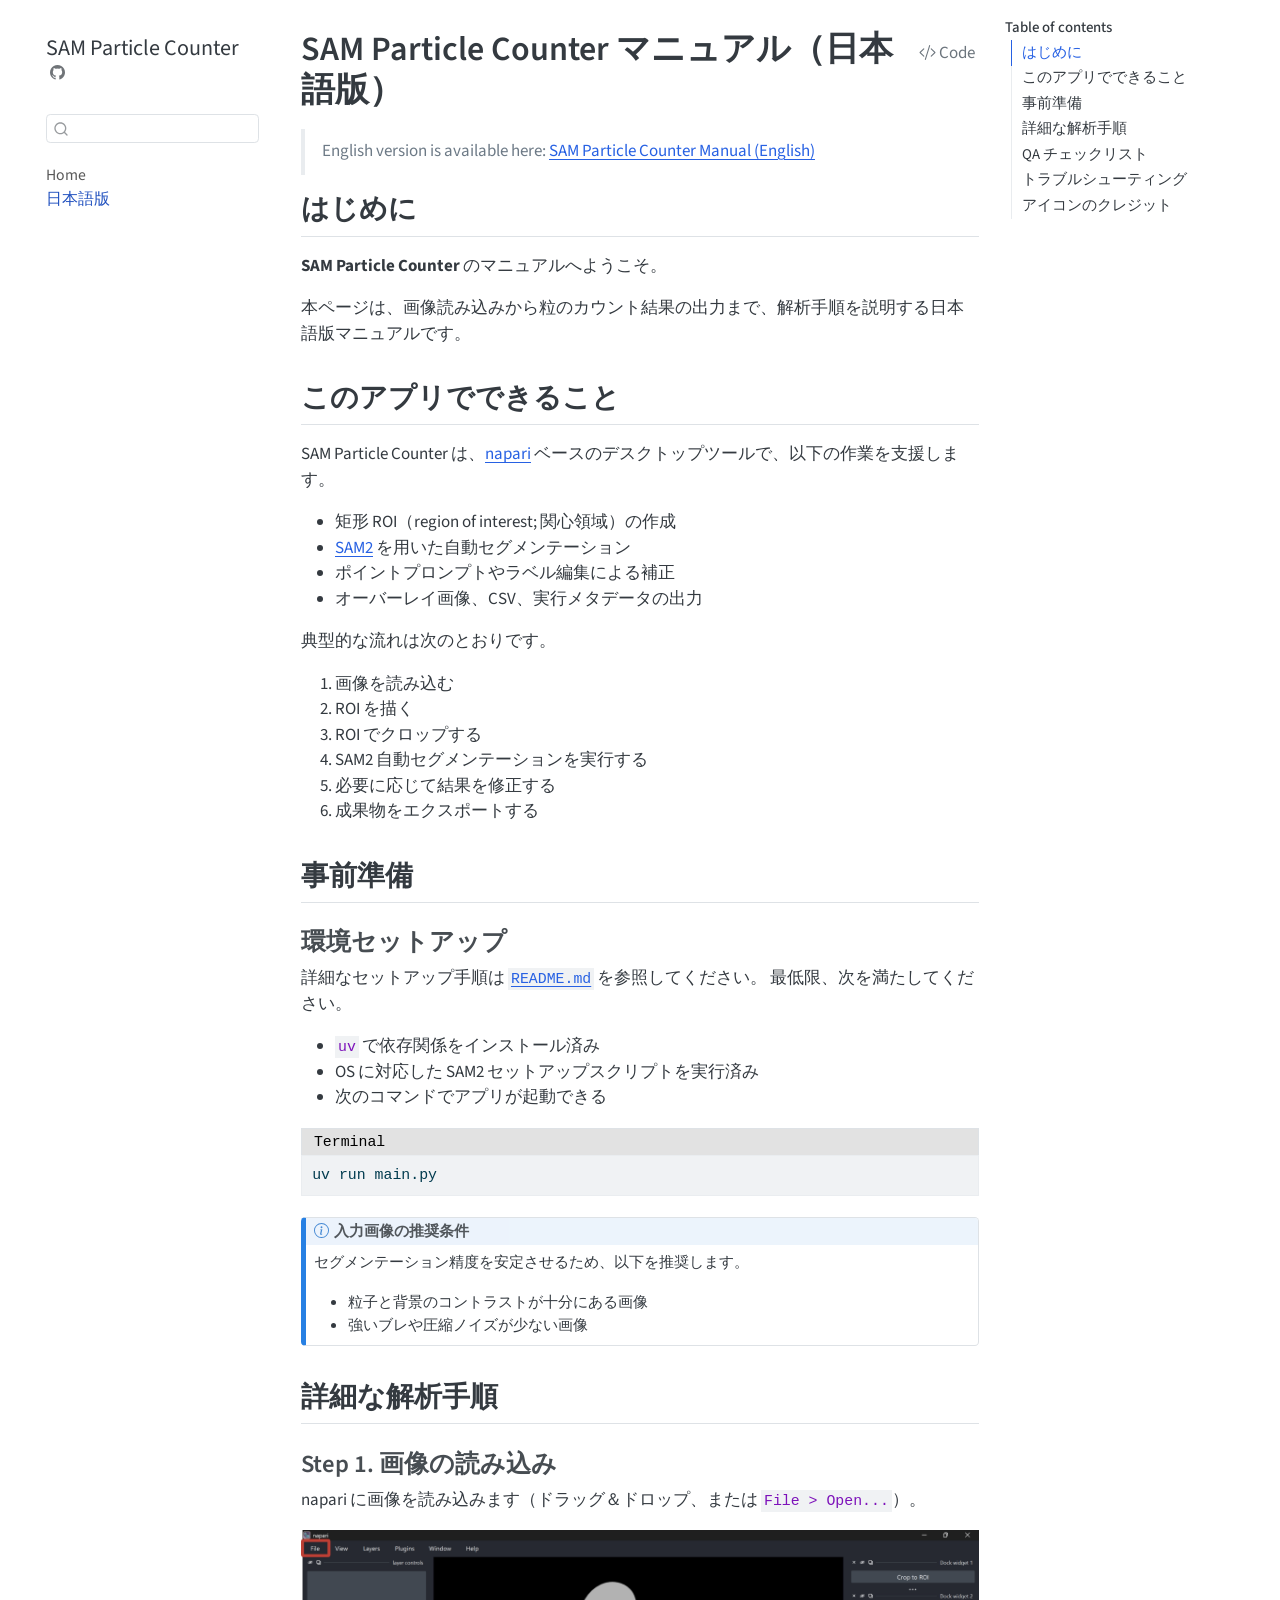
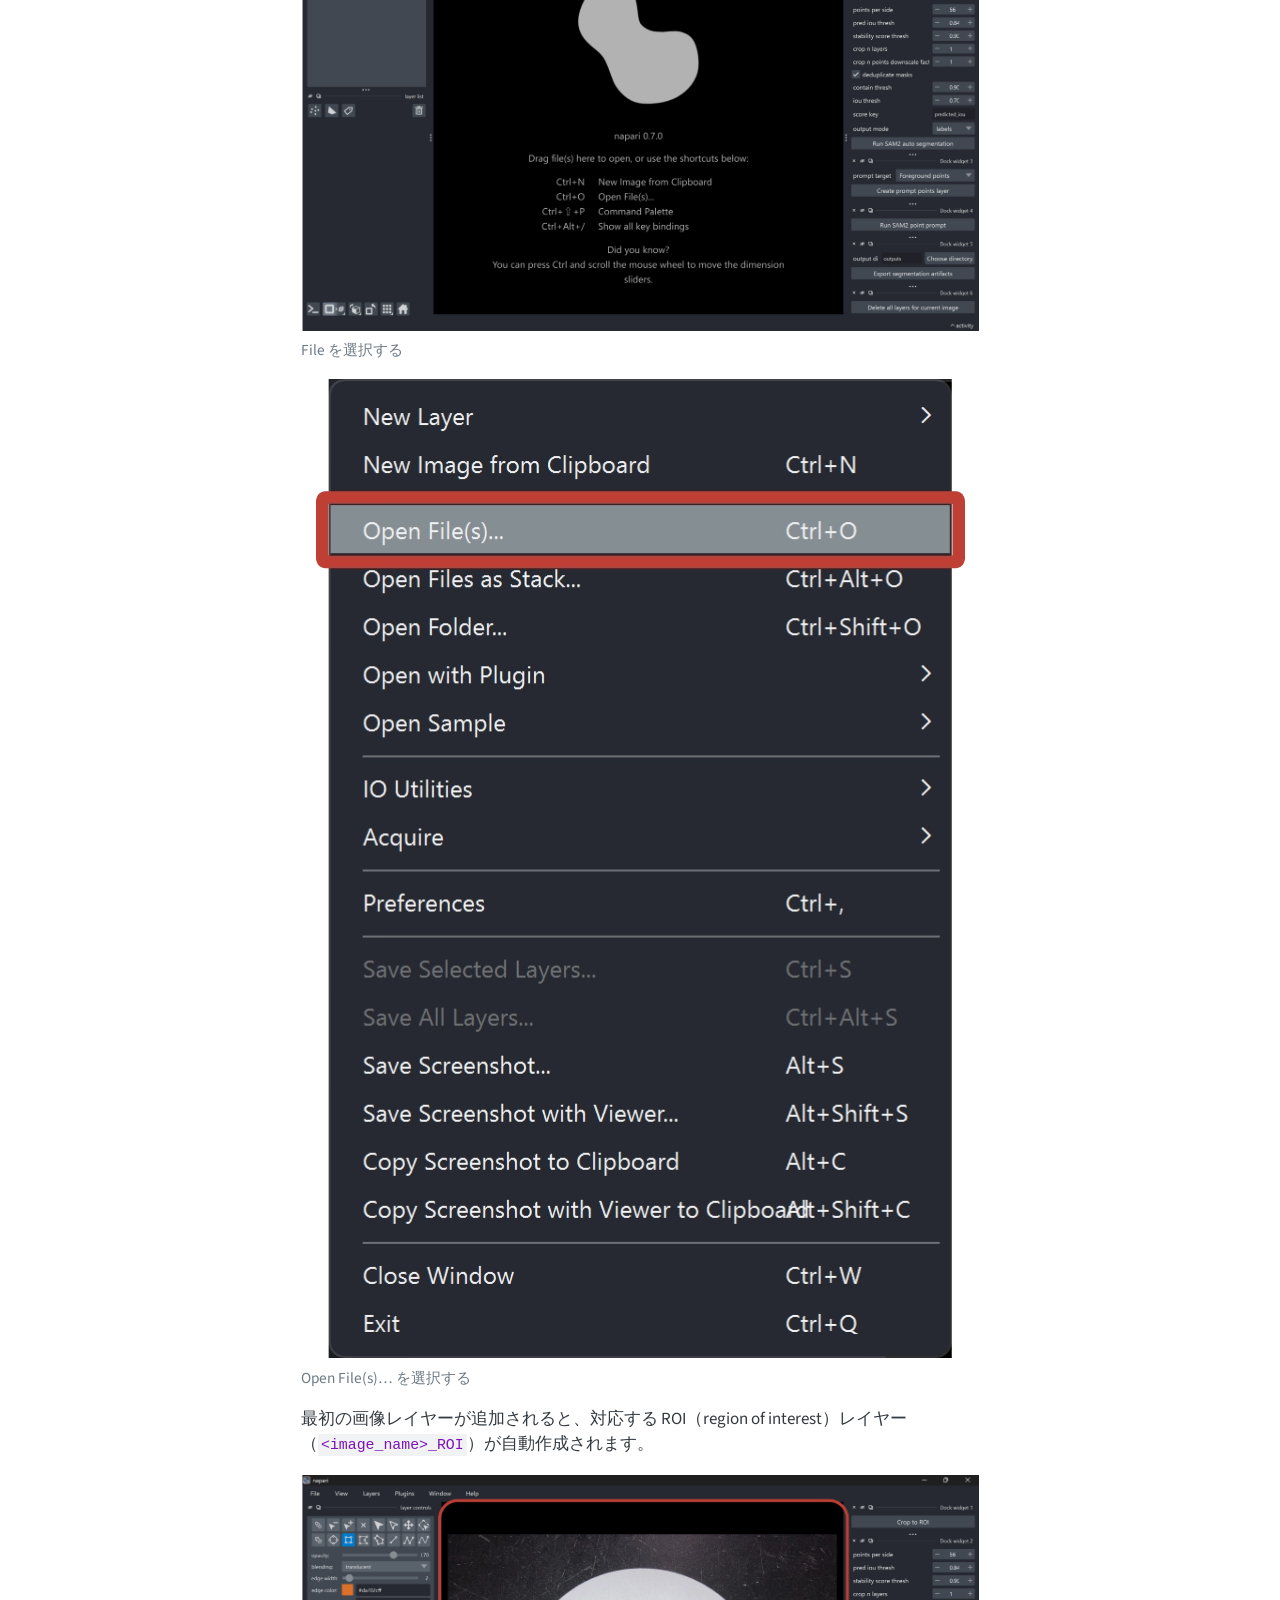
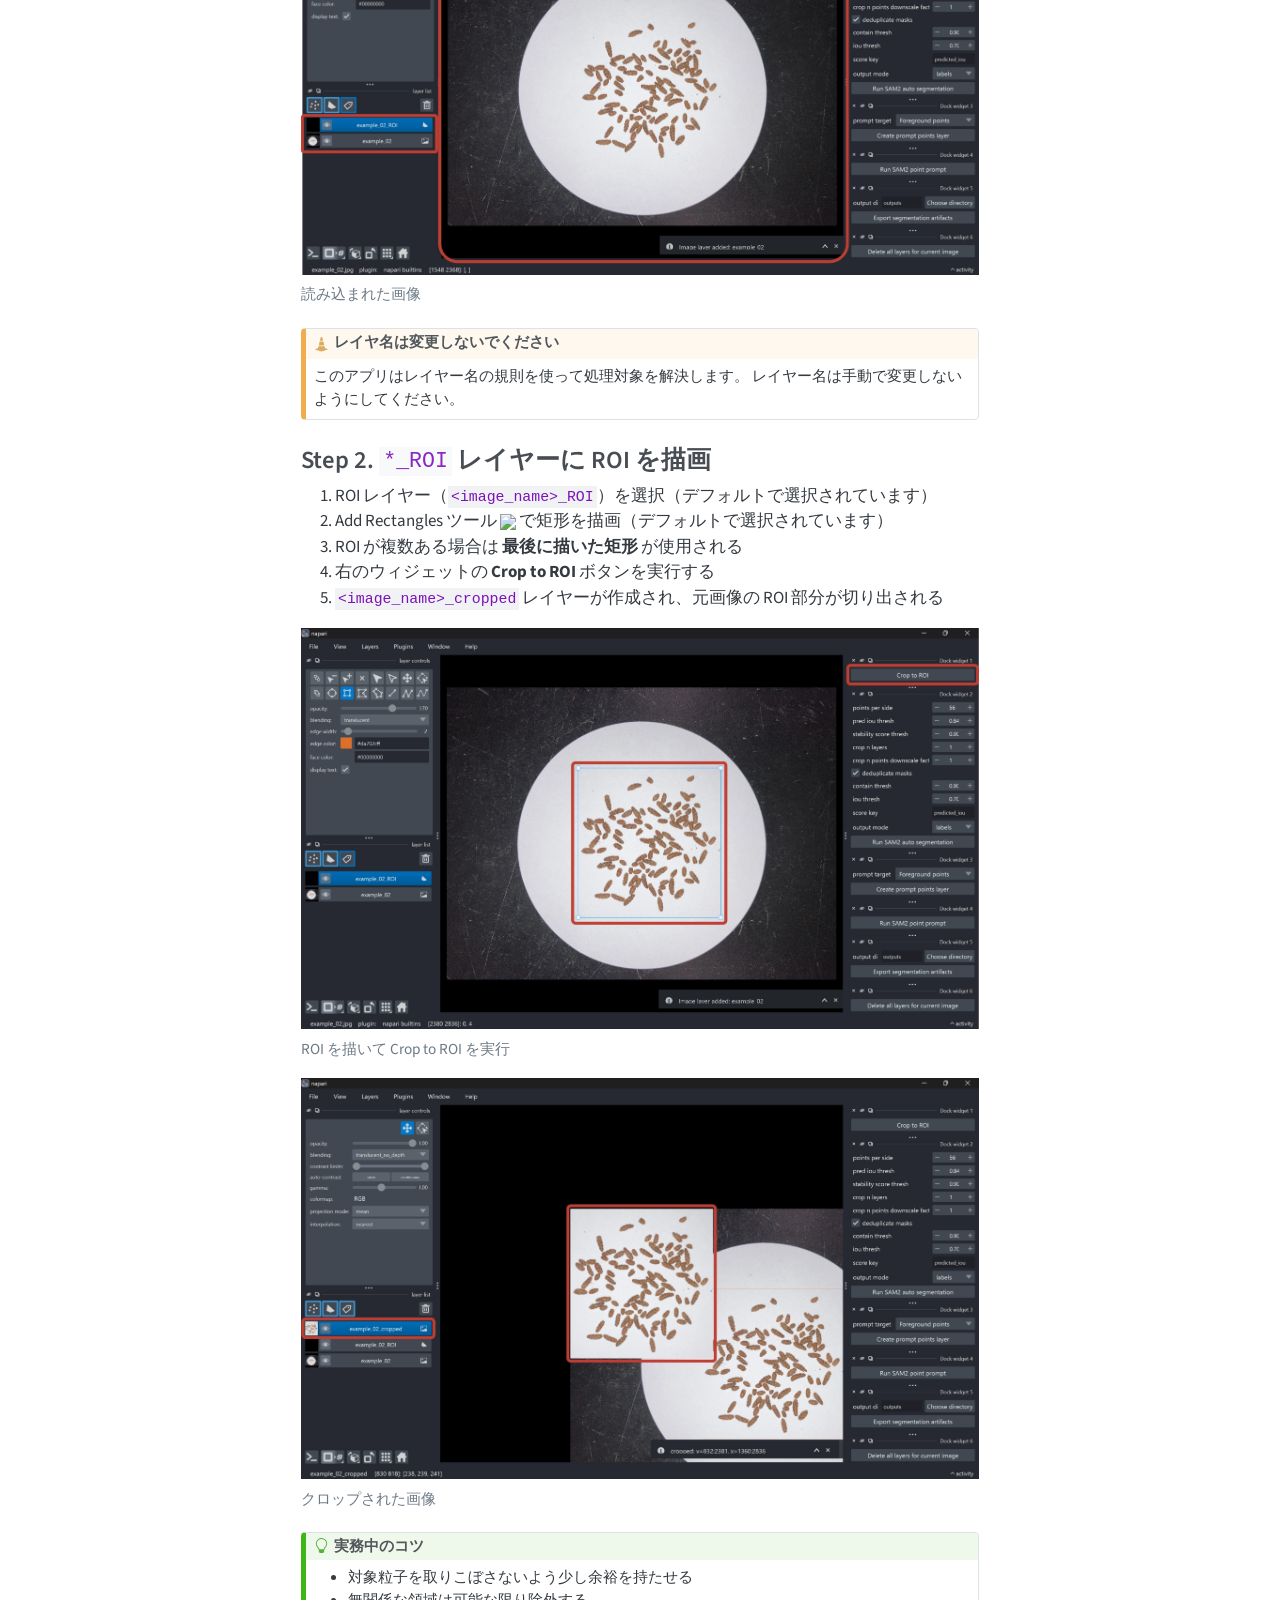
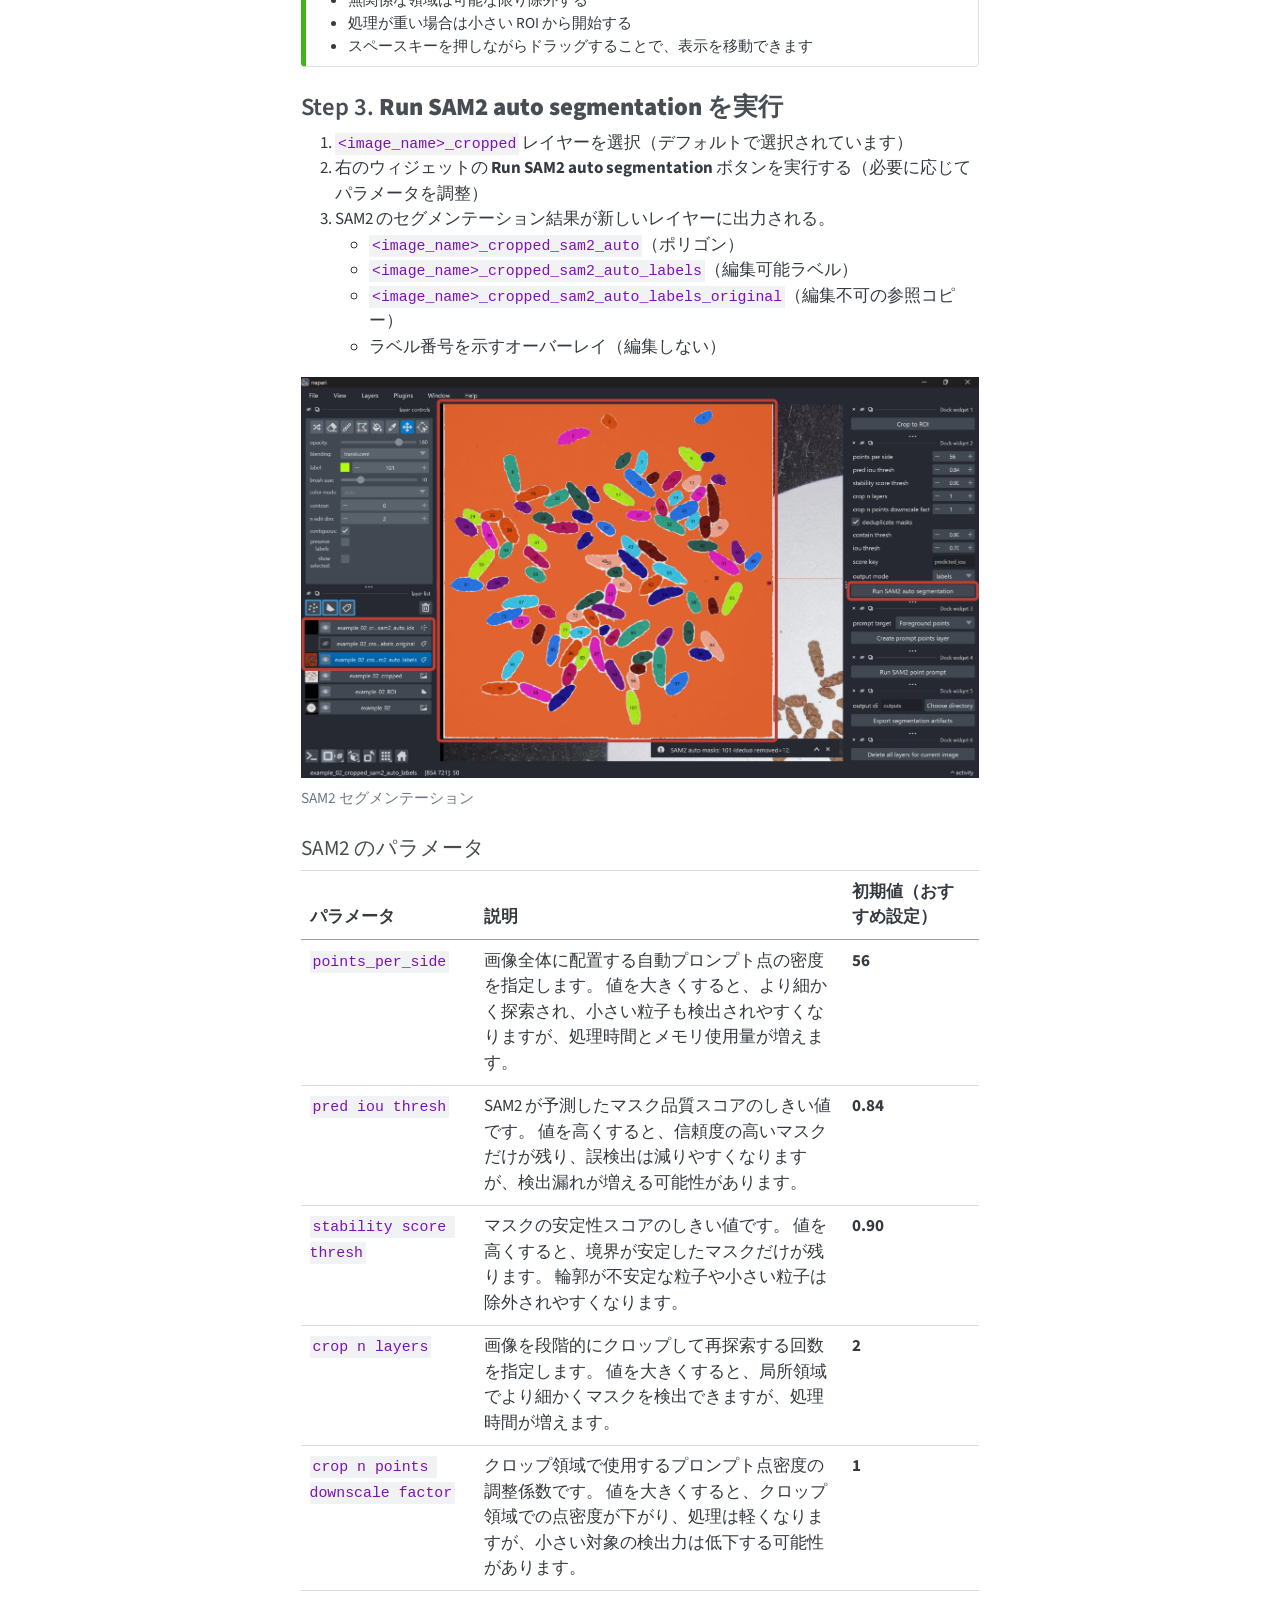
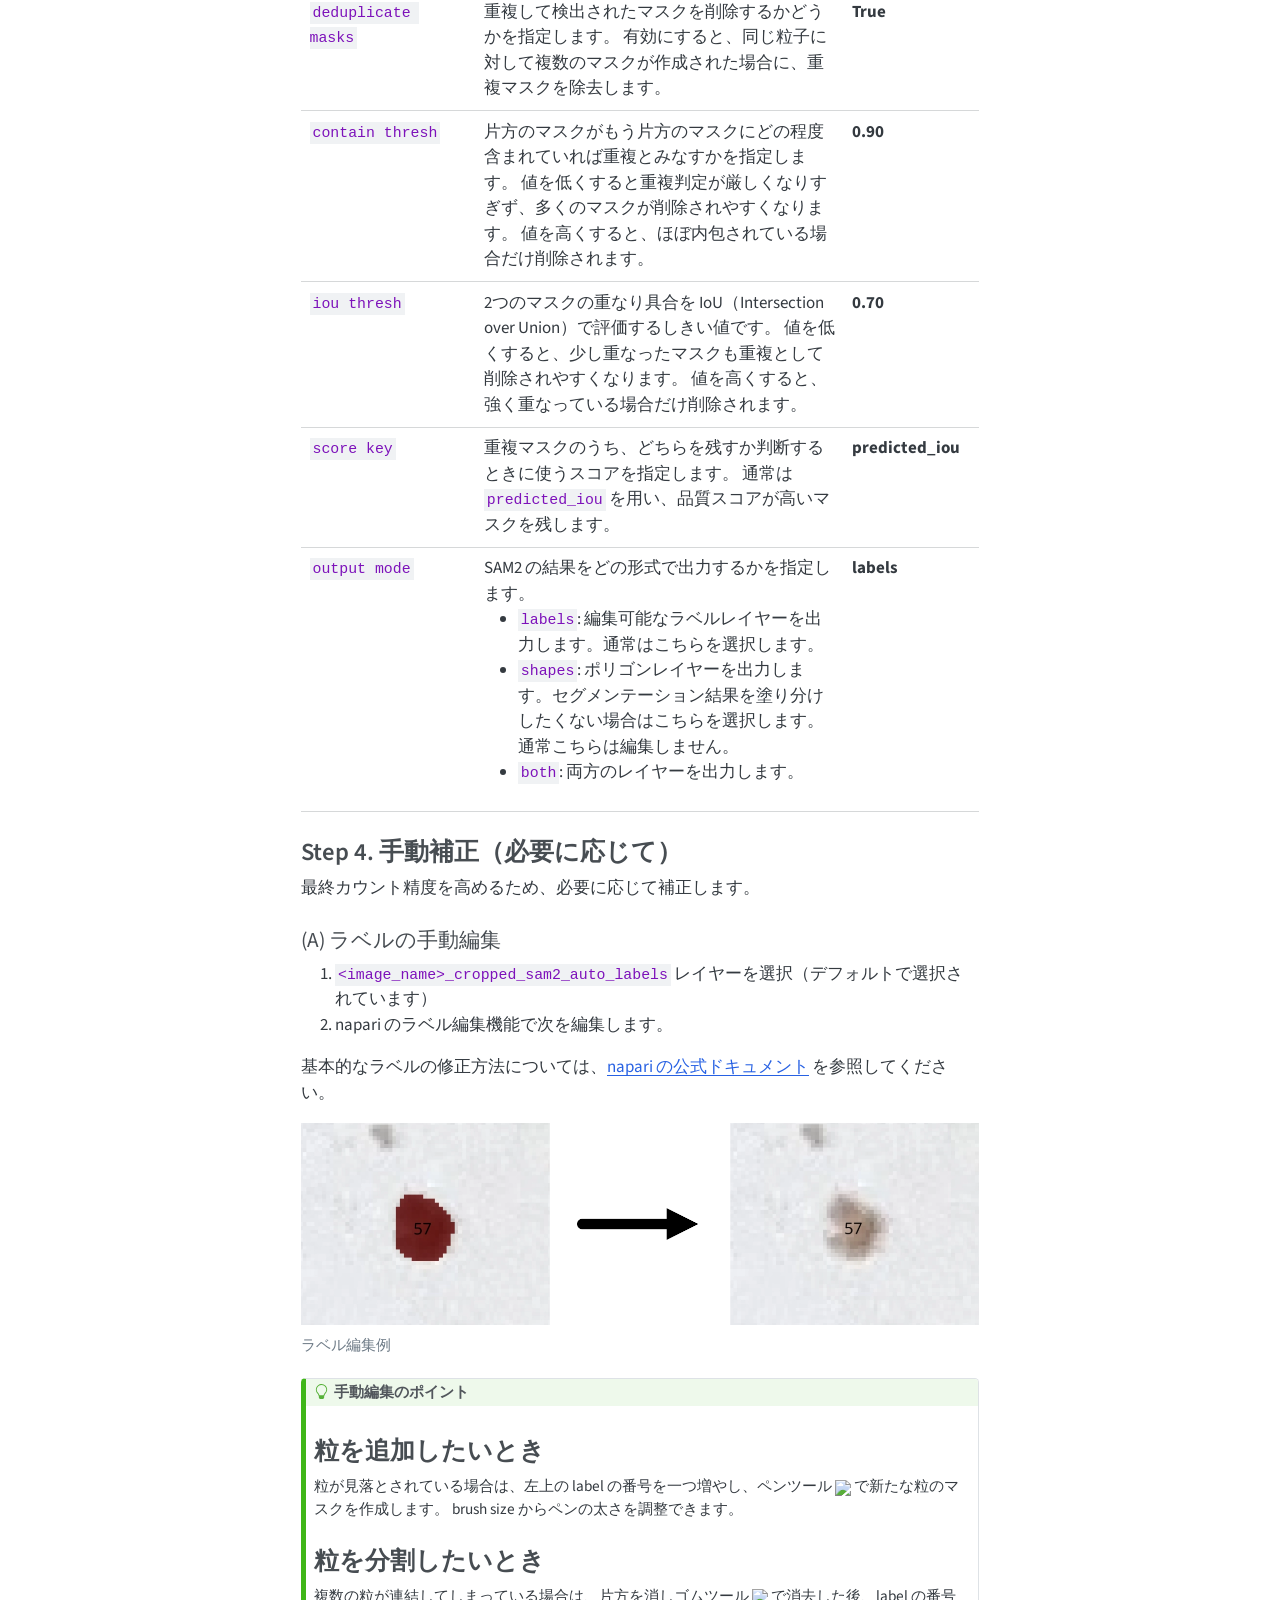
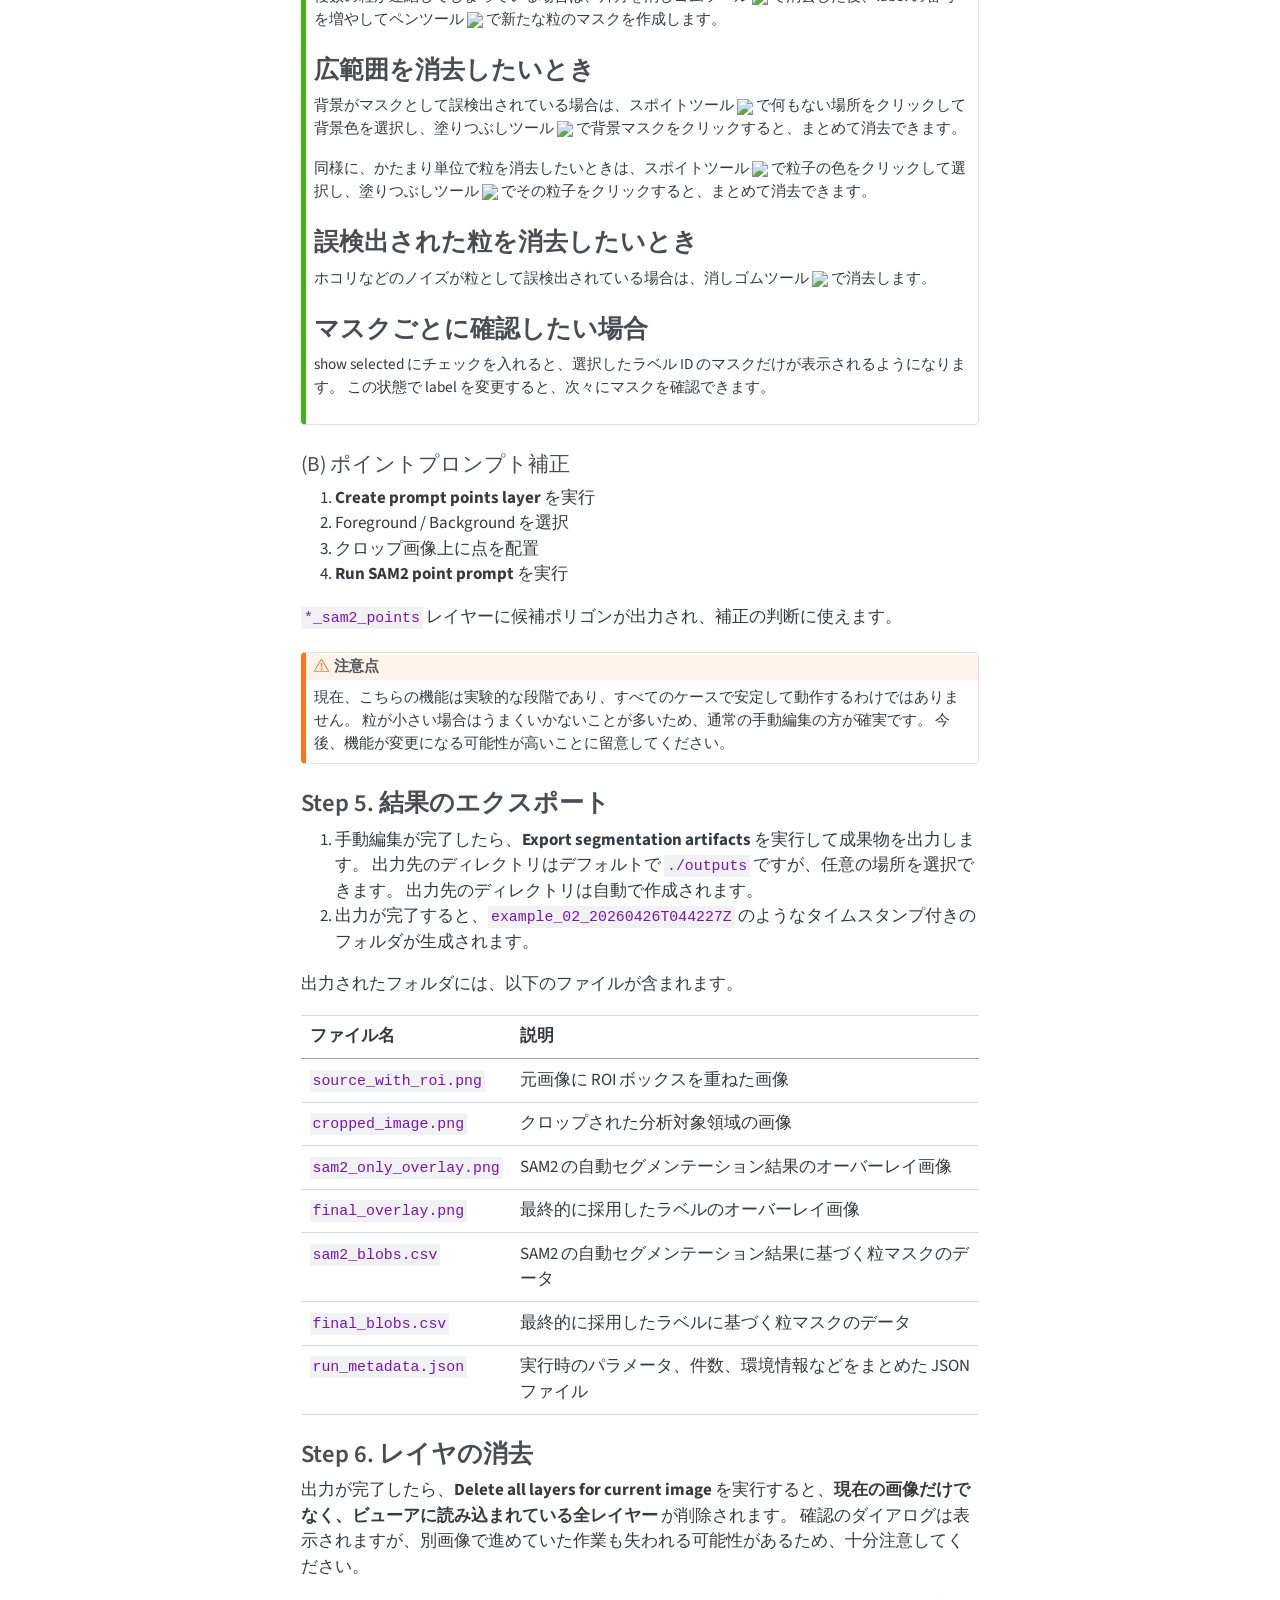
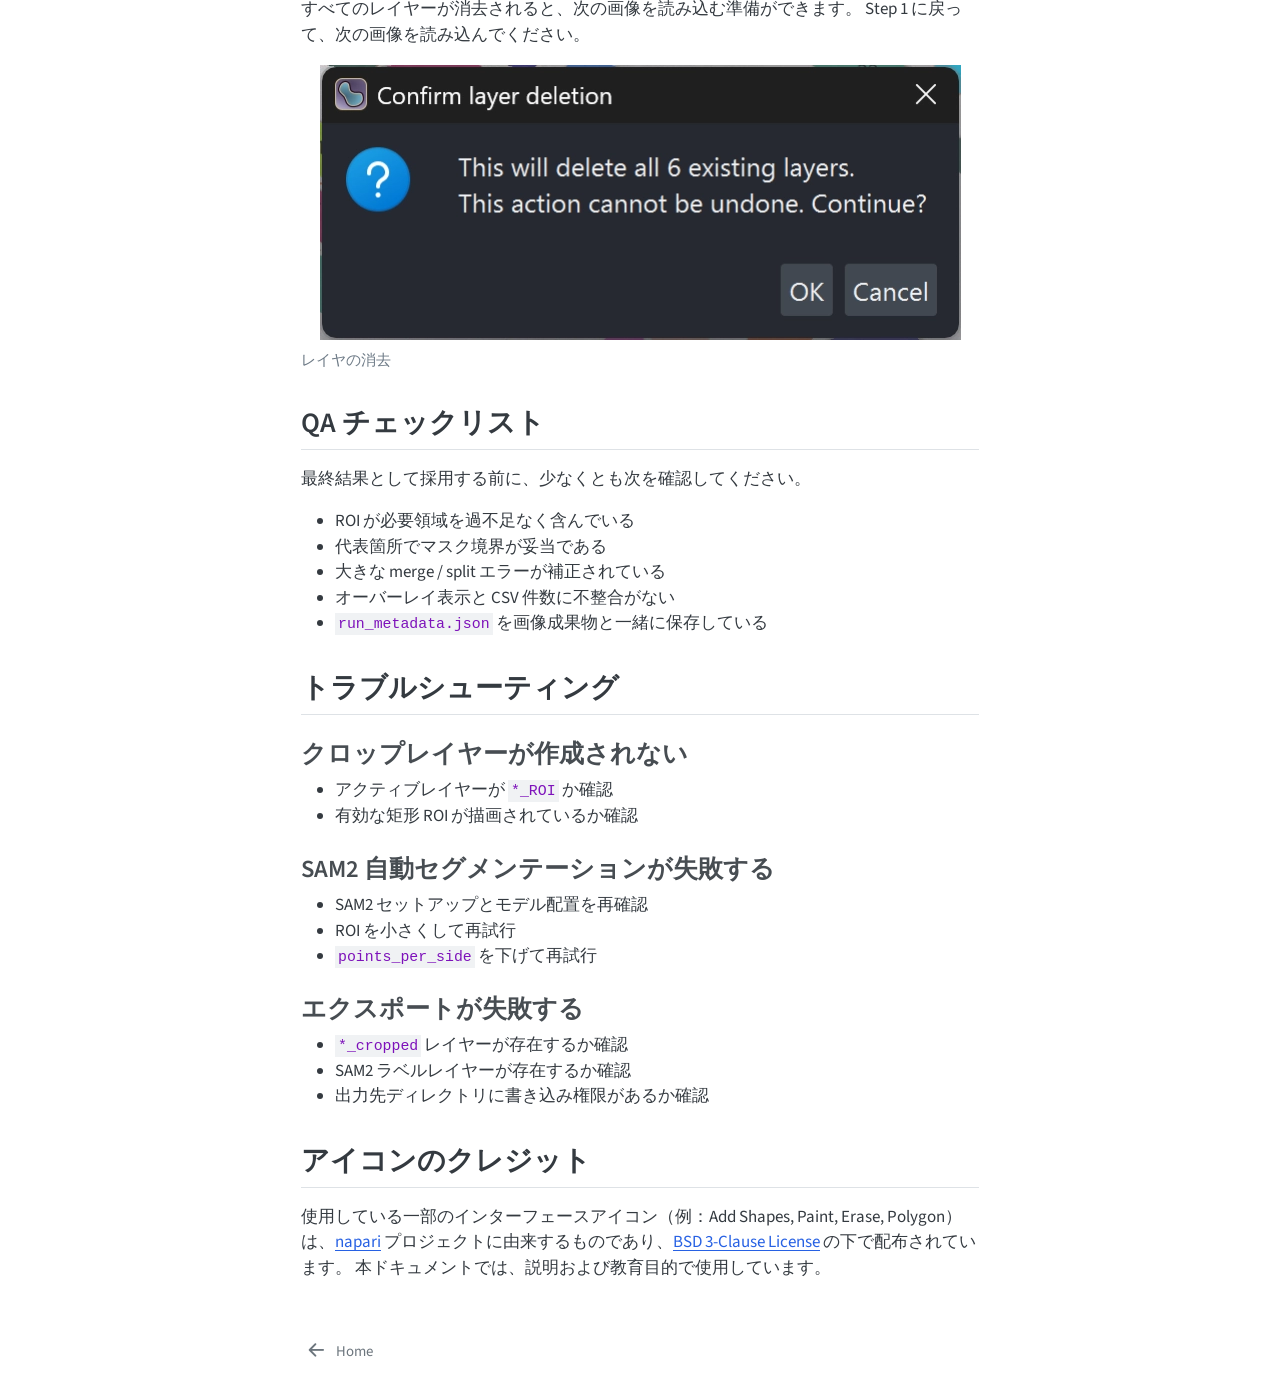
==== commit 1c749629: "docs: add icons in online documents" ====
--- a/docs/manual/index_ja.html
+++ b/docs/manual/index_ja.html
@@ -189,6 +189,7 @@
   <li><a href="#sam2-自動セグメンテーションが失敗する" id="toc-sam2-自動セグメンテーションが失敗する" class="nav-link" data-scroll-target="#sam2-自動セグメンテーションが失敗する">SAM2 自動セグメンテーションが失敗する</a></li>
   <li><a href="#エクスポートが失敗する" id="toc-エクスポートが失敗する" class="nav-link" data-scroll-target="#エクスポートが失敗する">エクスポートが失敗する</a></li>
   </ul></li>
+  <li><a href="#アイコンのクレジット" id="toc-アイコンのクレジット" class="nav-link" data-scroll-target="#アイコンのクレジット">アイコンのクレジット</a></li>
   </ul>
 </nav>
     </div>
@@ -318,7 +319,7 @@
 <h3 class="anchored" data-anchor-id="step-2.-_roi-レイヤーに-roi-を描画">Step 2. <code>*_ROI</code> レイヤーに ROI を描画</h3>
 <ol type="1">
 <li>ROI レイヤー（<code>&lt;image_name&gt;_ROI</code>）を選択（デフォルトで選択されています）</li>
-<li>Add Rectangles ツールで矩形を描画（デフォルトで選択されています）</li>
+<li>Add Rectangles ツール <img src="assets/icons/rectangle.svg" class="img-fluid" width="24"> で矩形を描画（デフォルトで選択されています）</li>
 <li>ROI が複数ある場合は <strong>最後に描いた矩形</strong> が使用される</li>
 <li>右のウィジェットの <strong>Crop to ROI</strong> ボタンを実行する</li>
 <li><code>&lt;image_name&gt;_cropped</code> レイヤーが作成され、元画像の ROI 部分が切り出される</li>
@@ -471,20 +472,20 @@
 <div class="callout-body-container callout-body">
 <section id="粒を追加したいとき" class="level3">
 <h3 class="anchored" data-anchor-id="粒を追加したいとき">粒を追加したいとき</h3>
-<p>粒が見落とされている場合は、左上の label の番号を一つ増やし、ペンツールで新たな粒のマスクを作成します。 brush size からペンの太さを調整できます。</p>
+<p>粒が見落とされている場合は、左上の label の番号を一つ増やし、ペンツール <img src="assets/icons/paint.svg" class="img-fluid" width="24"> で新たな粒のマスクを作成します。 brush size からペンの太さを調整できます。</p>
 </section>
 <section id="粒を分割したいとき" class="level3">
 <h3 class="anchored" data-anchor-id="粒を分割したいとき">粒を分割したいとき</h3>
-<p>複数の粒が連結してしまっている場合は、片方を消しゴムツールで消去した後、label の番号を増やしてペンツールで新たな粒のマスクを作成します。</p>
+<p>複数の粒が連結してしまっている場合は、片方を消しゴムツール <img src="assets/icons/erase.svg" class="img-fluid" width="24"> で消去した後、label の番号を増やしてペンツール <img src="assets/icons/paint.svg" class="img-fluid" width="24"> で新たな粒のマスクを作成します。</p>
 </section>
 <section id="広範囲を消去したいとき" class="level3">
 <h3 class="anchored" data-anchor-id="広範囲を消去したいとき">広範囲を消去したいとき</h3>
-<p>背景がマスクとして誤検出されている場合は、スポイトツールで何もない場所をクリックして背景色を選択し、塗りつぶしツールで背景マスクをクリックすると、まとめて消去できます。</p>
-<p>同様に、かたまり単位で粒を消去したいときは、スポイトツールで粒子の色をクリックして選択し、塗りつぶしツールでその粒子をクリックすると、まとめて消去できます。</p>
+<p>背景がマスクとして誤検出されている場合は、スポイトツール <img src="assets/icons/picker.svg" class="img-fluid" width="24"> で何もない場所をクリックして背景色を選択し、塗りつぶしツール <img src="assets/icons/fill.svg" class="img-fluid" width="24"> で背景マスクをクリックすると、まとめて消去できます。</p>
+<p>同様に、かたまり単位で粒を消去したいときは、スポイトツール <img src="assets/icons/picker.svg" class="img-fluid" width="24"> で粒子の色をクリックして選択し、塗りつぶしツール <img src="assets/icons/fill.svg" class="img-fluid" width="24"> でその粒子をクリックすると、まとめて消去できます。</p>
 </section>
 <section id="誤検出された粒を消去したいとき" class="level3">
 <h3 class="anchored" data-anchor-id="誤検出された粒を消去したいとき">誤検出された粒を消去したいとき</h3>
-<p>ホコリなどのノイズが粒として誤検出されている場合は、消しゴムツールで消去します。</p>
+<p>ホコリなどのノイズが粒として誤検出されている場合は、消しゴムツール <img src="assets/icons/erase.svg" class="img-fluid" width="24"> で消去します。</p>
 </section>
 <section id="マスクごとに確認したい場合" class="level3">
 <h3 class="anchored" data-anchor-id="マスクごとに確認したい場合">マスクごとに確認したい場合</h3>
@@ -610,11 +611,15 @@
 <li>SAM2 ラベルレイヤーが存在するか確認</li>
 <li>出力先ディレクトリに書き込み権限があるか確認</li>
 </ul>
+</section>
+</section>
+<section id="アイコンのクレジット" class="level2">
+<h2 class="anchored" data-anchor-id="アイコンのクレジット">アイコンのクレジット</h2>
+<p>使用している一部のインターフェースアイコン（例：Add Shapes, Paint, Erase, Polygon）は、<a href="https://github.com/napari/napari">napari</a> プロジェクトに由来するものであり、<a href="https://github.com/napari/napari/blob/main/LICENSE">BSD 3-Clause License</a> の下で配布されています。 本ドキュメントでは、説明および教育目的で使用しています。</p>
 
 
 <!-- -->
 
-</section>
 </section>
 
 </main> <!-- /main -->
@@ -1156,7 +1161,7 @@
 <span id="cb2-76"><a href="#cb2-76" aria-hidden="true" tabindex="-1"></a><span class="fu">### Step 2. `*_ROI` レイヤーに ROI を描画</span></span>
 <span id="cb2-77"><a href="#cb2-77" aria-hidden="true" tabindex="-1"></a></span>
 <span id="cb2-78"><a href="#cb2-78" aria-hidden="true" tabindex="-1"></a><span class="ss">1. </span>ROI レイヤー（<span class="in">`&lt;image_name&gt;_ROI`</span>）を選択（デフォルトで選択されています）</span>
-<span id="cb2-79"><a href="#cb2-79" aria-hidden="true" tabindex="-1"></a><span class="ss">2. </span>Add Rectangles ツールで矩形を描画（デフォルトで選択されています）</span>
+<span id="cb2-79"><a href="#cb2-79" aria-hidden="true" tabindex="-1"></a><span class="ss">2. </span>Add Rectangles ツール <span class="al">![](assets/icons/rectangle.svg)</span>{width="24"} で矩形を描画（デフォルトで選択されています）</span>
 <span id="cb2-80"><a href="#cb2-80" aria-hidden="true" tabindex="-1"></a><span class="ss">3. </span>ROI が複数ある場合は **最後に描いた矩形** が使用される</span>
 <span id="cb2-81"><a href="#cb2-81" aria-hidden="true" tabindex="-1"></a><span class="ss">4. </span>右のウィジェットの **Crop to ROI** ボタンを実行する</span>
 <span id="cb2-82"><a href="#cb2-82" aria-hidden="true" tabindex="-1"></a><span class="ss">5. </span><span class="in">`&lt;image_name&gt;_cropped`</span> レイヤーが作成され、元画像の ROI 部分が切り出される</span>
@@ -1267,22 +1272,22 @@
 <span id="cb2-187"><a href="#cb2-187" aria-hidden="true" tabindex="-1"></a></span>
 <span id="cb2-188"><a href="#cb2-188" aria-hidden="true" tabindex="-1"></a><span class="fu">### 粒を追加したいとき</span></span>
 <span id="cb2-189"><a href="#cb2-189" aria-hidden="true" tabindex="-1"></a></span>
-<span id="cb2-190"><a href="#cb2-190" aria-hidden="true" tabindex="-1"></a>粒が見落とされている場合は、左上の label の番号を一つ増やし、ペンツールで新たな粒のマスクを作成します。</span>
+<span id="cb2-190"><a href="#cb2-190" aria-hidden="true" tabindex="-1"></a>粒が見落とされている場合は、左上の label の番号を一つ増やし、ペンツール <span class="al">![](assets/icons/paint.svg)</span>{width="24"} で新たな粒のマスクを作成します。</span>
 <span id="cb2-191"><a href="#cb2-191" aria-hidden="true" tabindex="-1"></a>brush size からペンの太さを調整できます。</span>
 <span id="cb2-192"><a href="#cb2-192" aria-hidden="true" tabindex="-1"></a></span>
 <span id="cb2-193"><a href="#cb2-193" aria-hidden="true" tabindex="-1"></a><span class="fu">### 粒を分割したいとき</span></span>
 <span id="cb2-194"><a href="#cb2-194" aria-hidden="true" tabindex="-1"></a></span>
-<span id="cb2-195"><a href="#cb2-195" aria-hidden="true" tabindex="-1"></a>複数の粒が連結してしまっている場合は、片方を消しゴムツールで消去した後、label の番号を増やしてペンツールで新たな粒のマスクを作成します。</span>
+<span id="cb2-195"><a href="#cb2-195" aria-hidden="true" tabindex="-1"></a>複数の粒が連結してしまっている場合は、片方を消しゴムツール <span class="al">![](assets/icons/erase.svg)</span>{width="24"} で消去した後、label の番号を増やしてペンツール <span class="al">![](assets/icons/paint.svg)</span>{width="24"} で新たな粒のマスクを作成します。</span>
 <span id="cb2-196"><a href="#cb2-196" aria-hidden="true" tabindex="-1"></a></span>
 <span id="cb2-197"><a href="#cb2-197" aria-hidden="true" tabindex="-1"></a><span class="fu">### 広範囲を消去したいとき</span></span>
 <span id="cb2-198"><a href="#cb2-198" aria-hidden="true" tabindex="-1"></a></span>
-<span id="cb2-199"><a href="#cb2-199" aria-hidden="true" tabindex="-1"></a>背景がマスクとして誤検出されている場合は、スポイトツールで何もない場所をクリックして背景色を選択し、塗りつぶしツールで背景マスクをクリックすると、まとめて消去できます。</span>
+<span id="cb2-199"><a href="#cb2-199" aria-hidden="true" tabindex="-1"></a>背景がマスクとして誤検出されている場合は、スポイトツール <span class="al">![](assets/icons/picker.svg)</span>{width="24"} で何もない場所をクリックして背景色を選択し、塗りつぶしツール <span class="al">![](assets/icons/fill.svg)</span>{width="24"} で背景マスクをクリックすると、まとめて消去できます。</span>
 <span id="cb2-200"><a href="#cb2-200" aria-hidden="true" tabindex="-1"></a></span>
-<span id="cb2-201"><a href="#cb2-201" aria-hidden="true" tabindex="-1"></a>同様に、かたまり単位で粒を消去したいときは、スポイトツールで粒子の色をクリックして選択し、塗りつぶしツールでその粒子をクリックすると、まとめて消去できます。</span>
+<span id="cb2-201"><a href="#cb2-201" aria-hidden="true" tabindex="-1"></a>同様に、かたまり単位で粒を消去したいときは、スポイトツール <span class="al">![](assets/icons/picker.svg)</span>{width="24"} で粒子の色をクリックして選択し、塗りつぶしツール <span class="al">![](assets/icons/fill.svg)</span>{width="24"} でその粒子をクリックすると、まとめて消去できます。</span>
 <span id="cb2-202"><a href="#cb2-202" aria-hidden="true" tabindex="-1"></a></span>
 <span id="cb2-203"><a href="#cb2-203" aria-hidden="true" tabindex="-1"></a><span class="fu">### 誤検出された粒を消去したいとき</span></span>
 <span id="cb2-204"><a href="#cb2-204" aria-hidden="true" tabindex="-1"></a></span>
-<span id="cb2-205"><a href="#cb2-205" aria-hidden="true" tabindex="-1"></a>ホコリなどのノイズが粒として誤検出されている場合は、消しゴムツールで消去します。</span>
+<span id="cb2-205"><a href="#cb2-205" aria-hidden="true" tabindex="-1"></a>ホコリなどのノイズが粒として誤検出されている場合は、消しゴムツール <span class="al">![](assets/icons/erase.svg)</span>{width="24"} で消去します。</span>
 <span id="cb2-206"><a href="#cb2-206" aria-hidden="true" tabindex="-1"></a></span>
 <span id="cb2-207"><a href="#cb2-207" aria-hidden="true" tabindex="-1"></a><span class="fu">### マスクごとに確認したい場合</span></span>
 <span id="cb2-208"><a href="#cb2-208" aria-hidden="true" tabindex="-1"></a></span>
@@ -1380,7 +1385,12 @@
 <span id="cb2-300"><a href="#cb2-300" aria-hidden="true" tabindex="-1"></a></span>
 <span id="cb2-301"><a href="#cb2-301" aria-hidden="true" tabindex="-1"></a><span class="ss">- </span><span class="in">`*_cropped`</span> レイヤーが存在するか確認</span>
 <span id="cb2-302"><a href="#cb2-302" aria-hidden="true" tabindex="-1"></a><span class="ss">- </span>SAM2 ラベルレイヤーが存在するか確認</span>
-<span id="cb2-303"><a href="#cb2-303" aria-hidden="true" tabindex="-1"></a><span class="ss">- </span>出力先ディレクトリに書き込み権限があるか確認</span></code></pre></div><button title="Copy to Clipboard" class="code-copy-button" data-in-quarto-modal=""><i class="bi"></i></button></div>
+<span id="cb2-303"><a href="#cb2-303" aria-hidden="true" tabindex="-1"></a><span class="ss">- </span>出力先ディレクトリに書き込み権限があるか確認</span>
+<span id="cb2-304"><a href="#cb2-304" aria-hidden="true" tabindex="-1"></a></span>
+<span id="cb2-305"><a href="#cb2-305" aria-hidden="true" tabindex="-1"></a><span class="fu">## アイコンのクレジット</span></span>
+<span id="cb2-306"><a href="#cb2-306" aria-hidden="true" tabindex="-1"></a></span>
+<span id="cb2-307"><a href="#cb2-307" aria-hidden="true" tabindex="-1"></a>使用している一部のインターフェースアイコン（例：Add Shapes, Paint, Erase, Polygon）は、<span class="co">[</span><span class="ot">napari</span><span class="co">](https://github.com/napari/napari)</span> プロジェクトに由来するものであり、<span class="co">[</span><span class="ot">BSD 3-Clause License</span><span class="co">](https://github.com/napari/napari/blob/main/LICENSE)</span> の下で配布されています。</span>
+<span id="cb2-308"><a href="#cb2-308" aria-hidden="true" tabindex="-1"></a>本ドキュメントでは、説明および教育目的で使用しています。</span></code></pre></div><button title="Copy to Clipboard" class="code-copy-button" data-in-quarto-modal=""><i class="bi"></i></button></div>
 </div></div></div></div></div>
 </div> <!-- /content -->
 
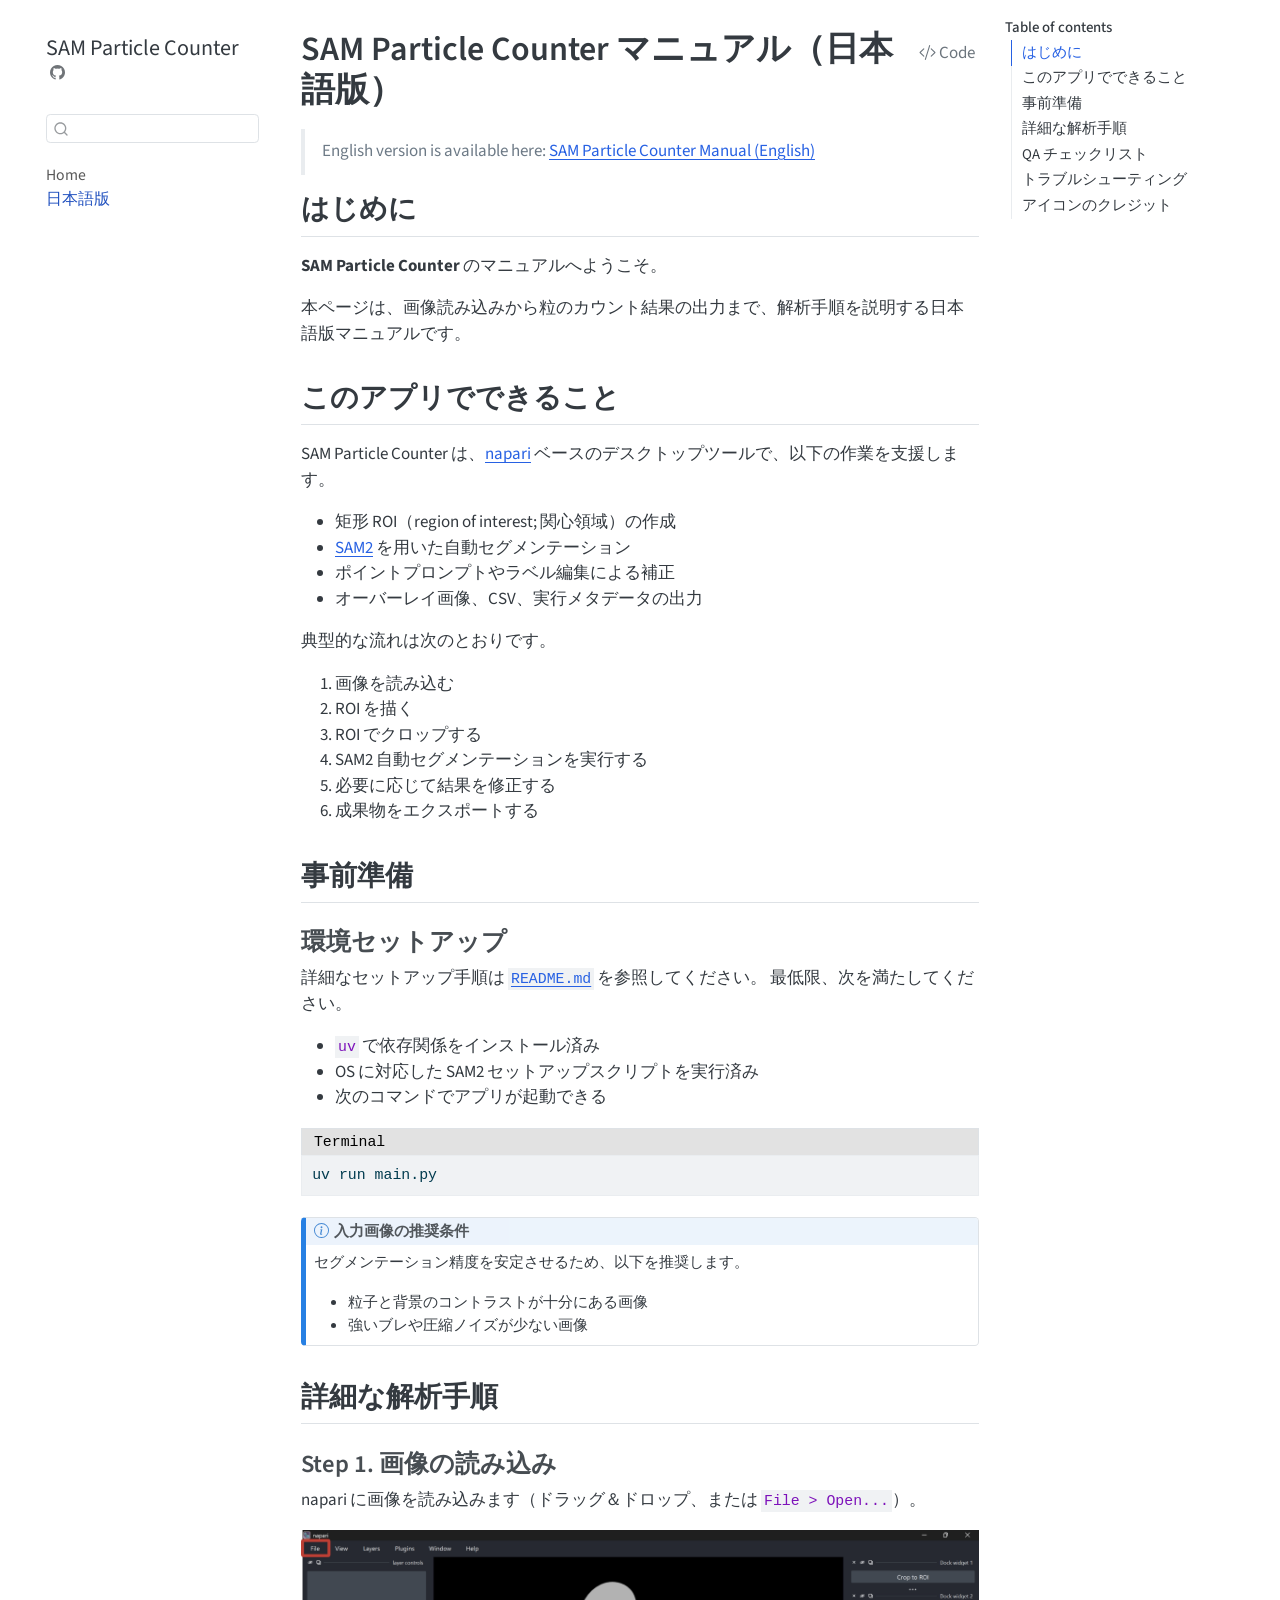
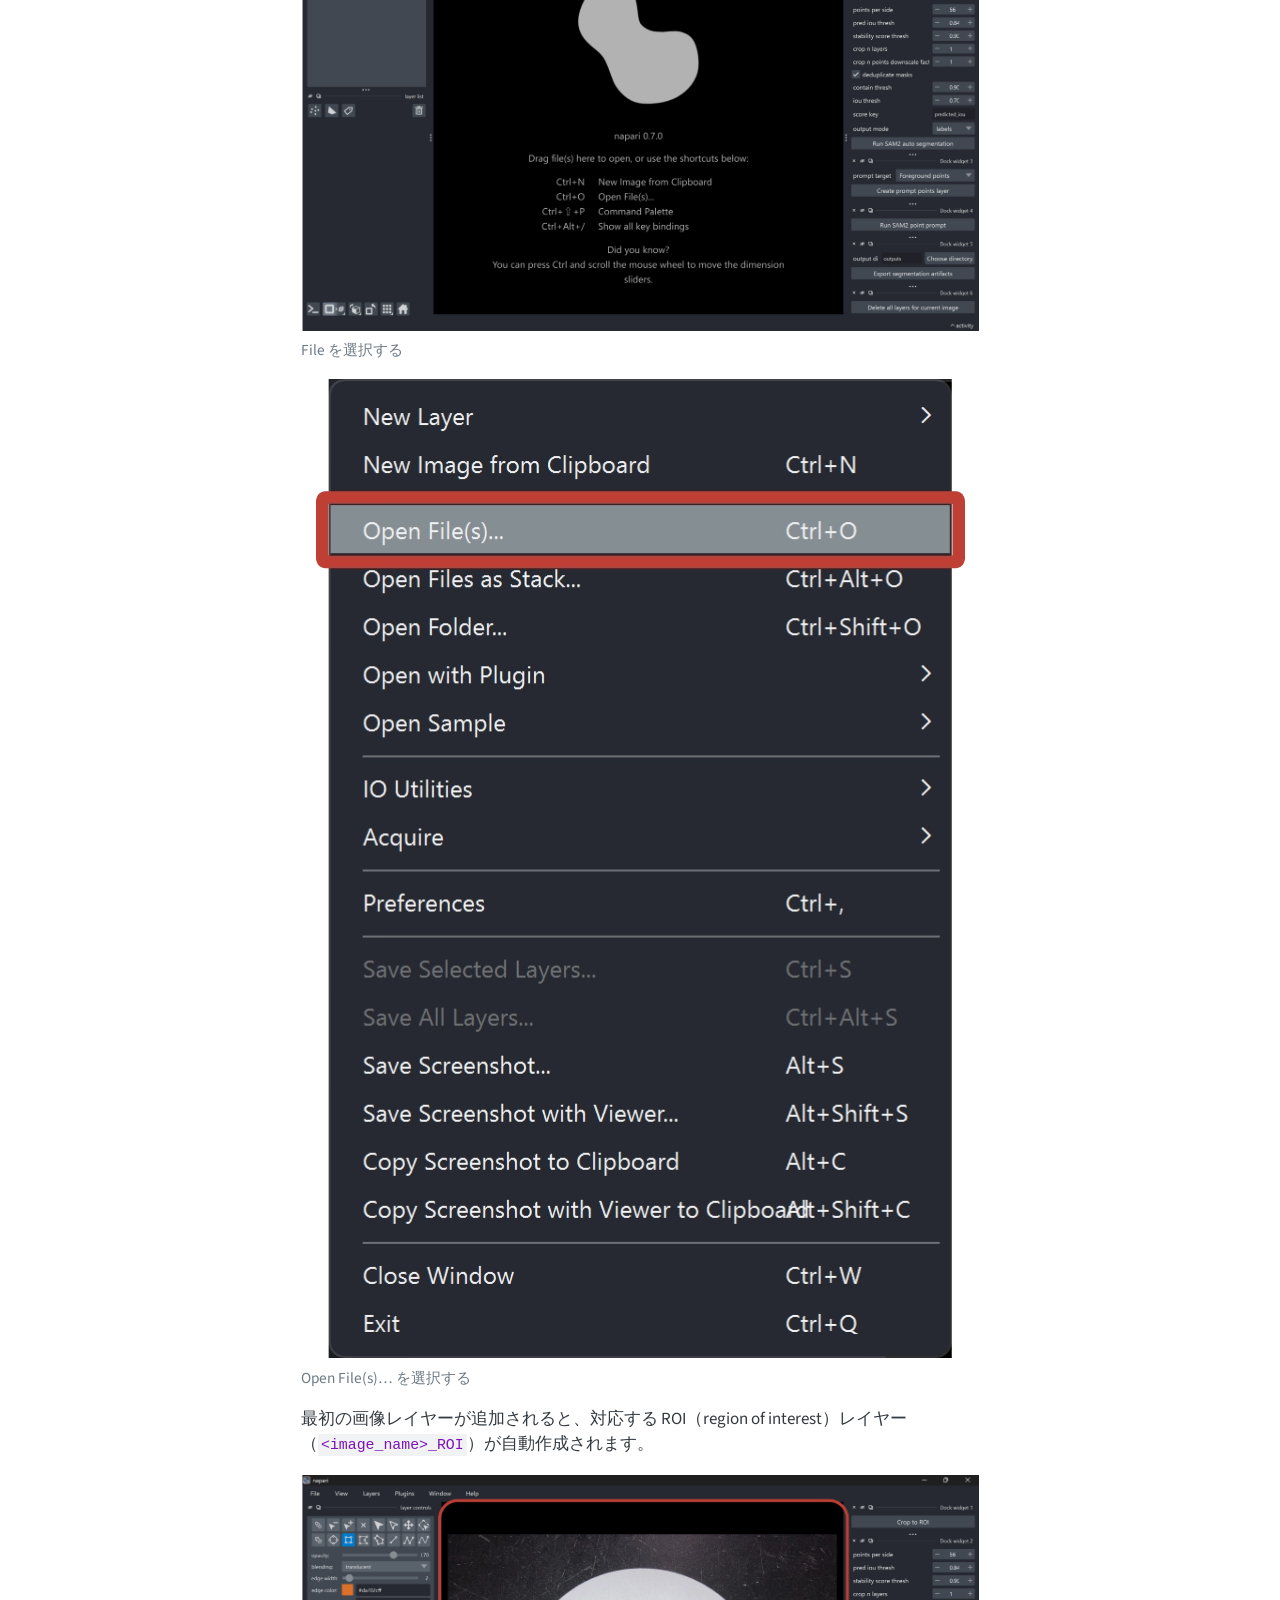
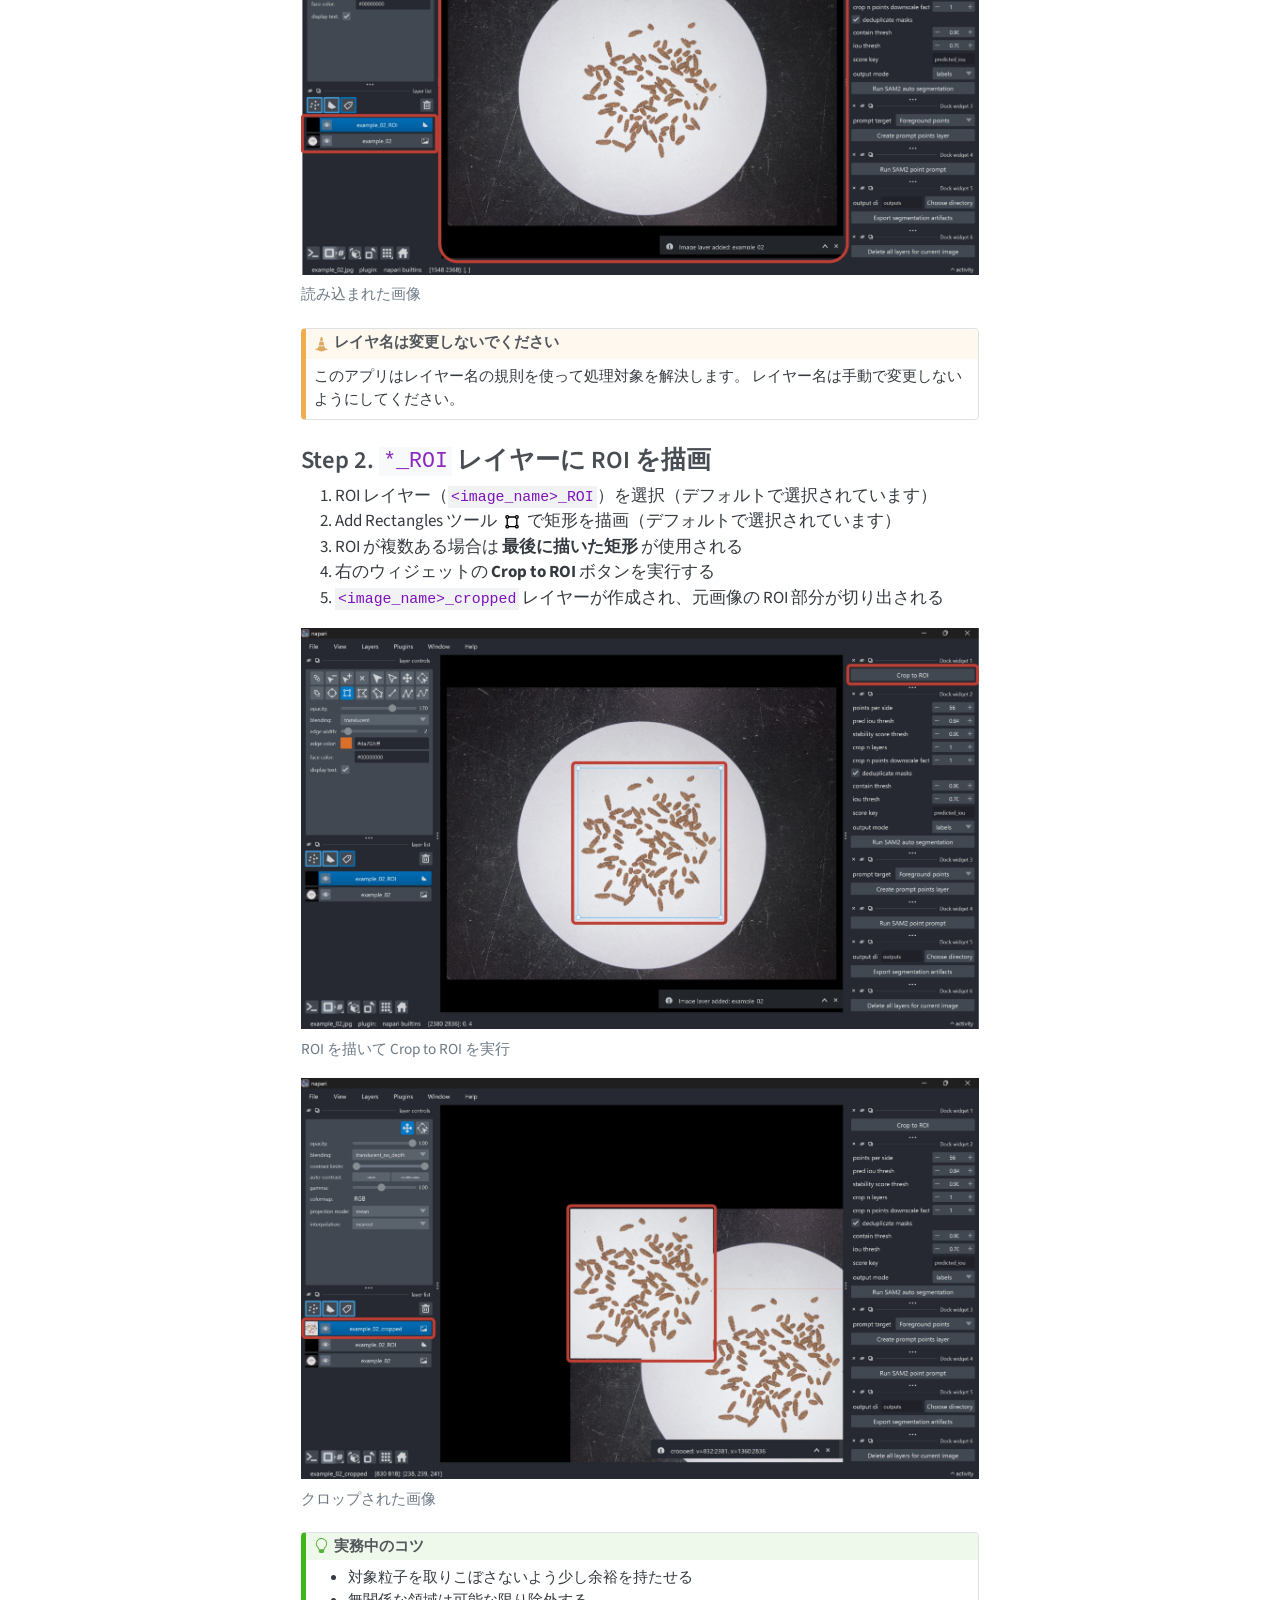
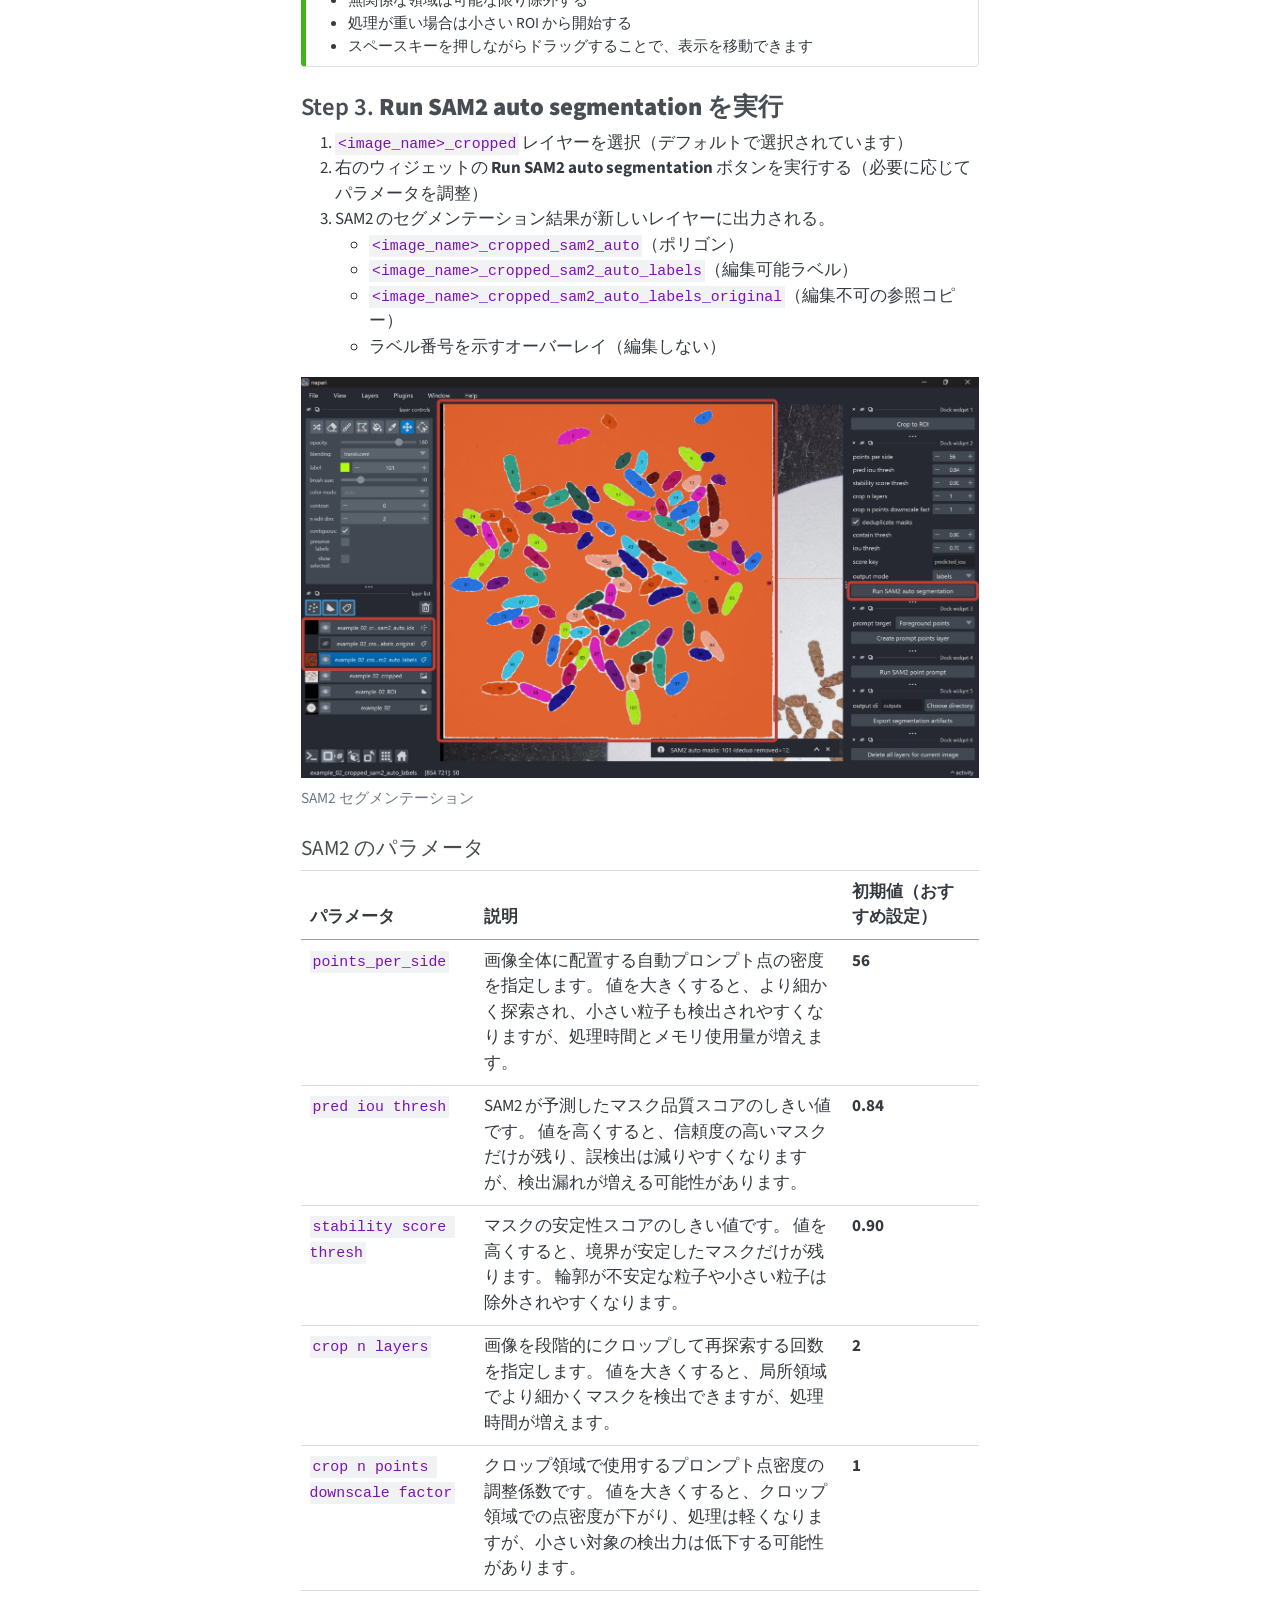
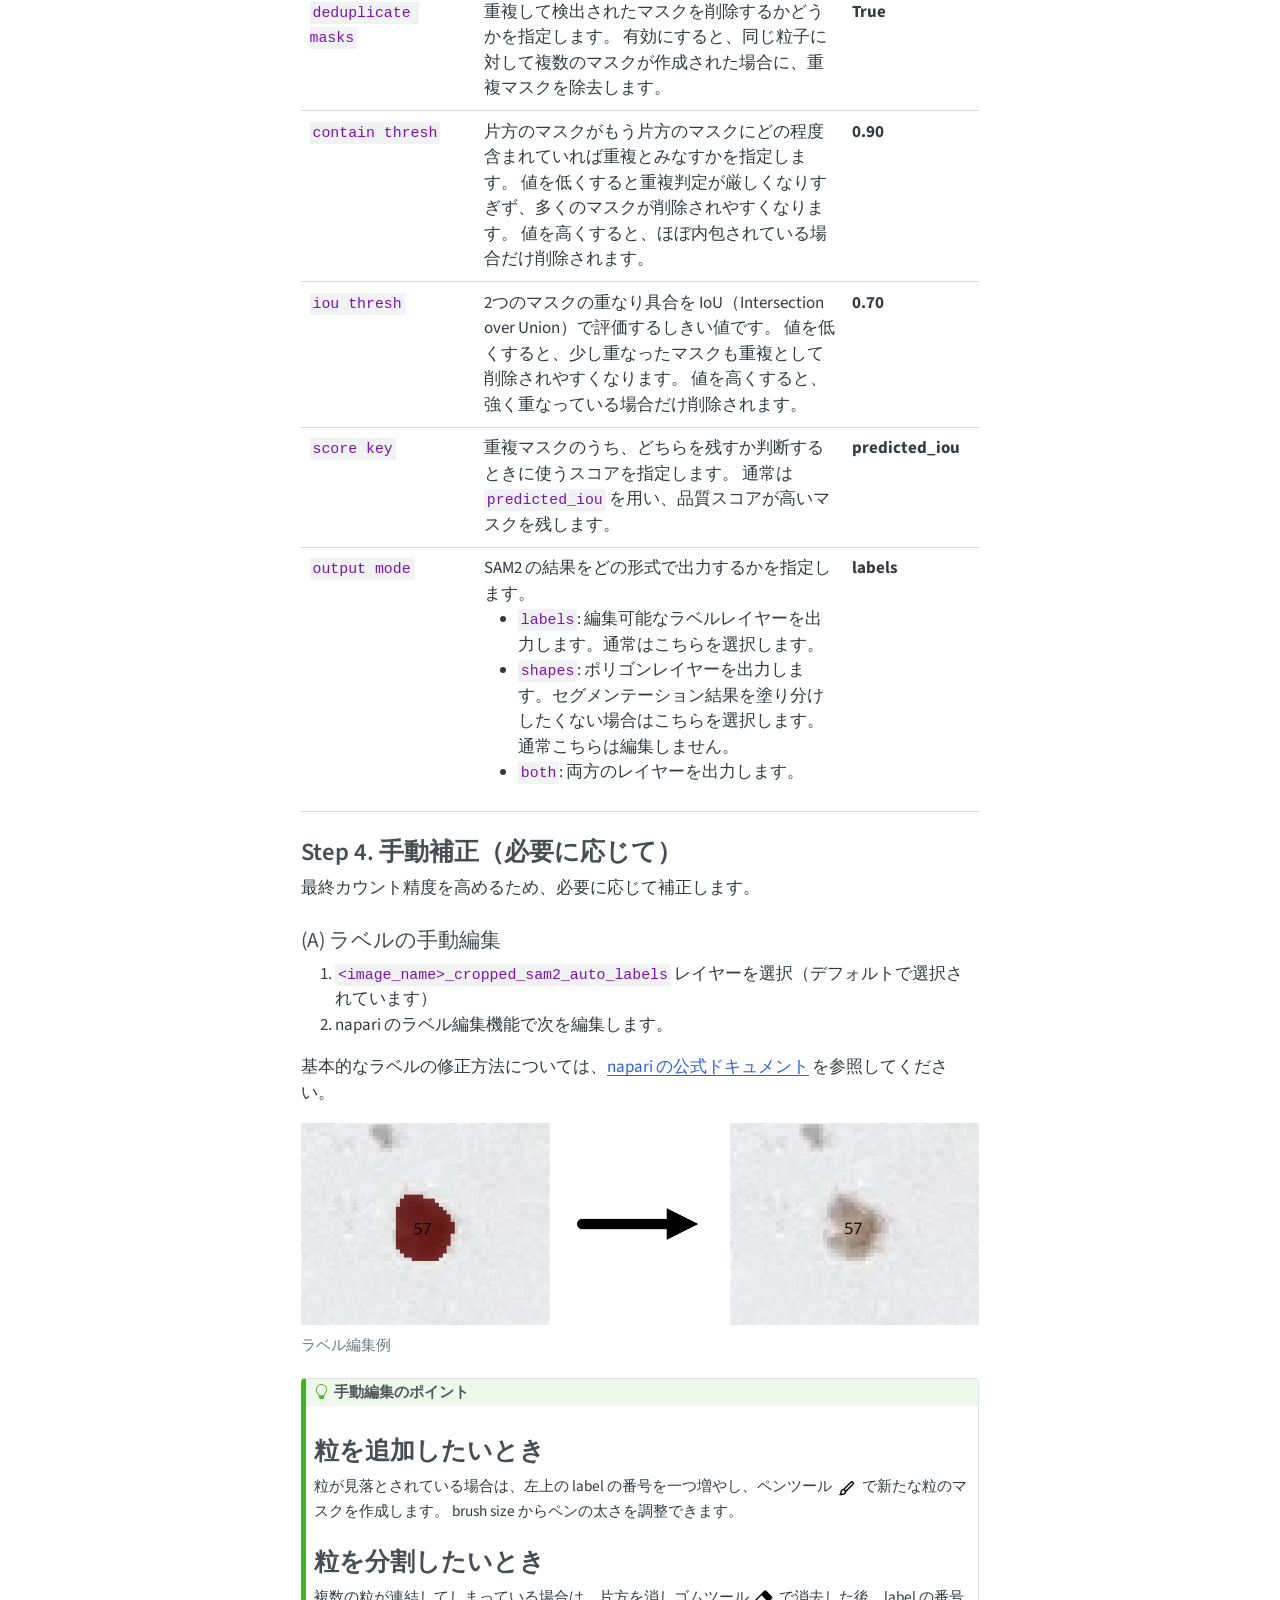
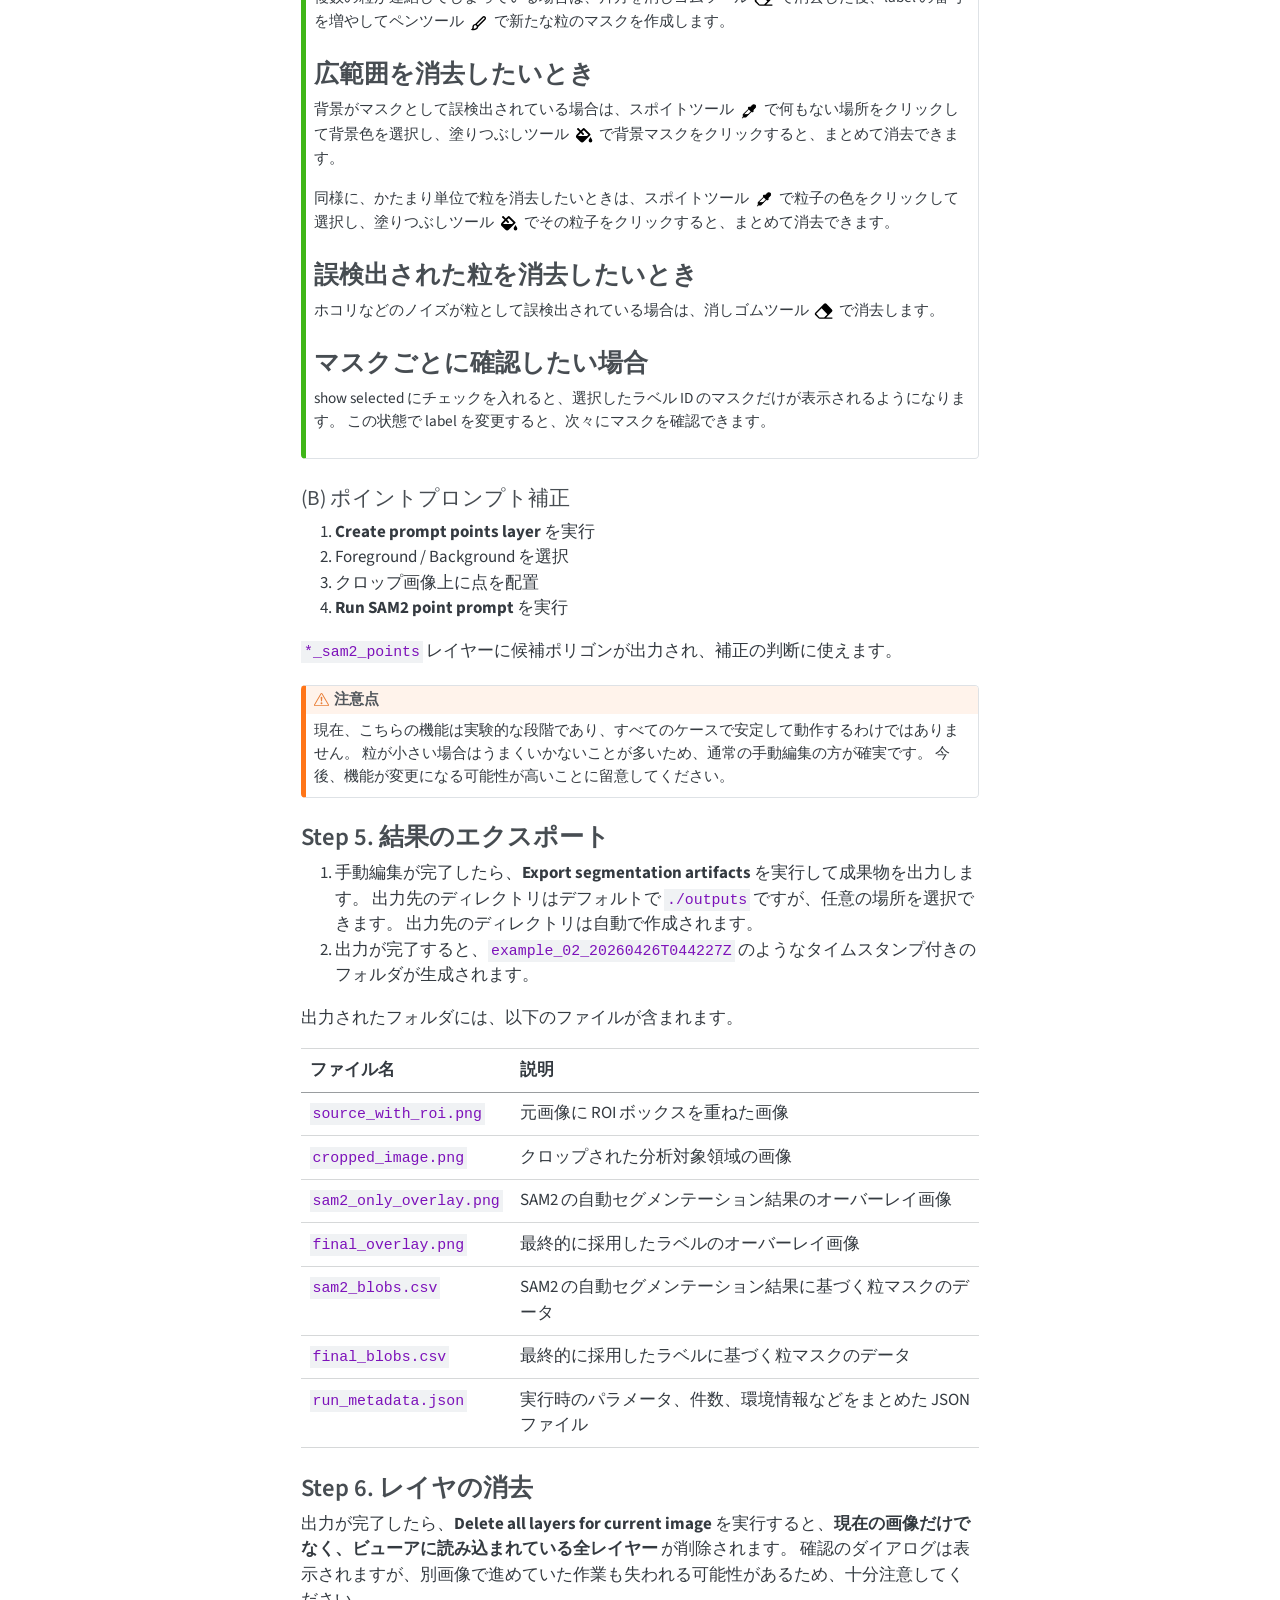
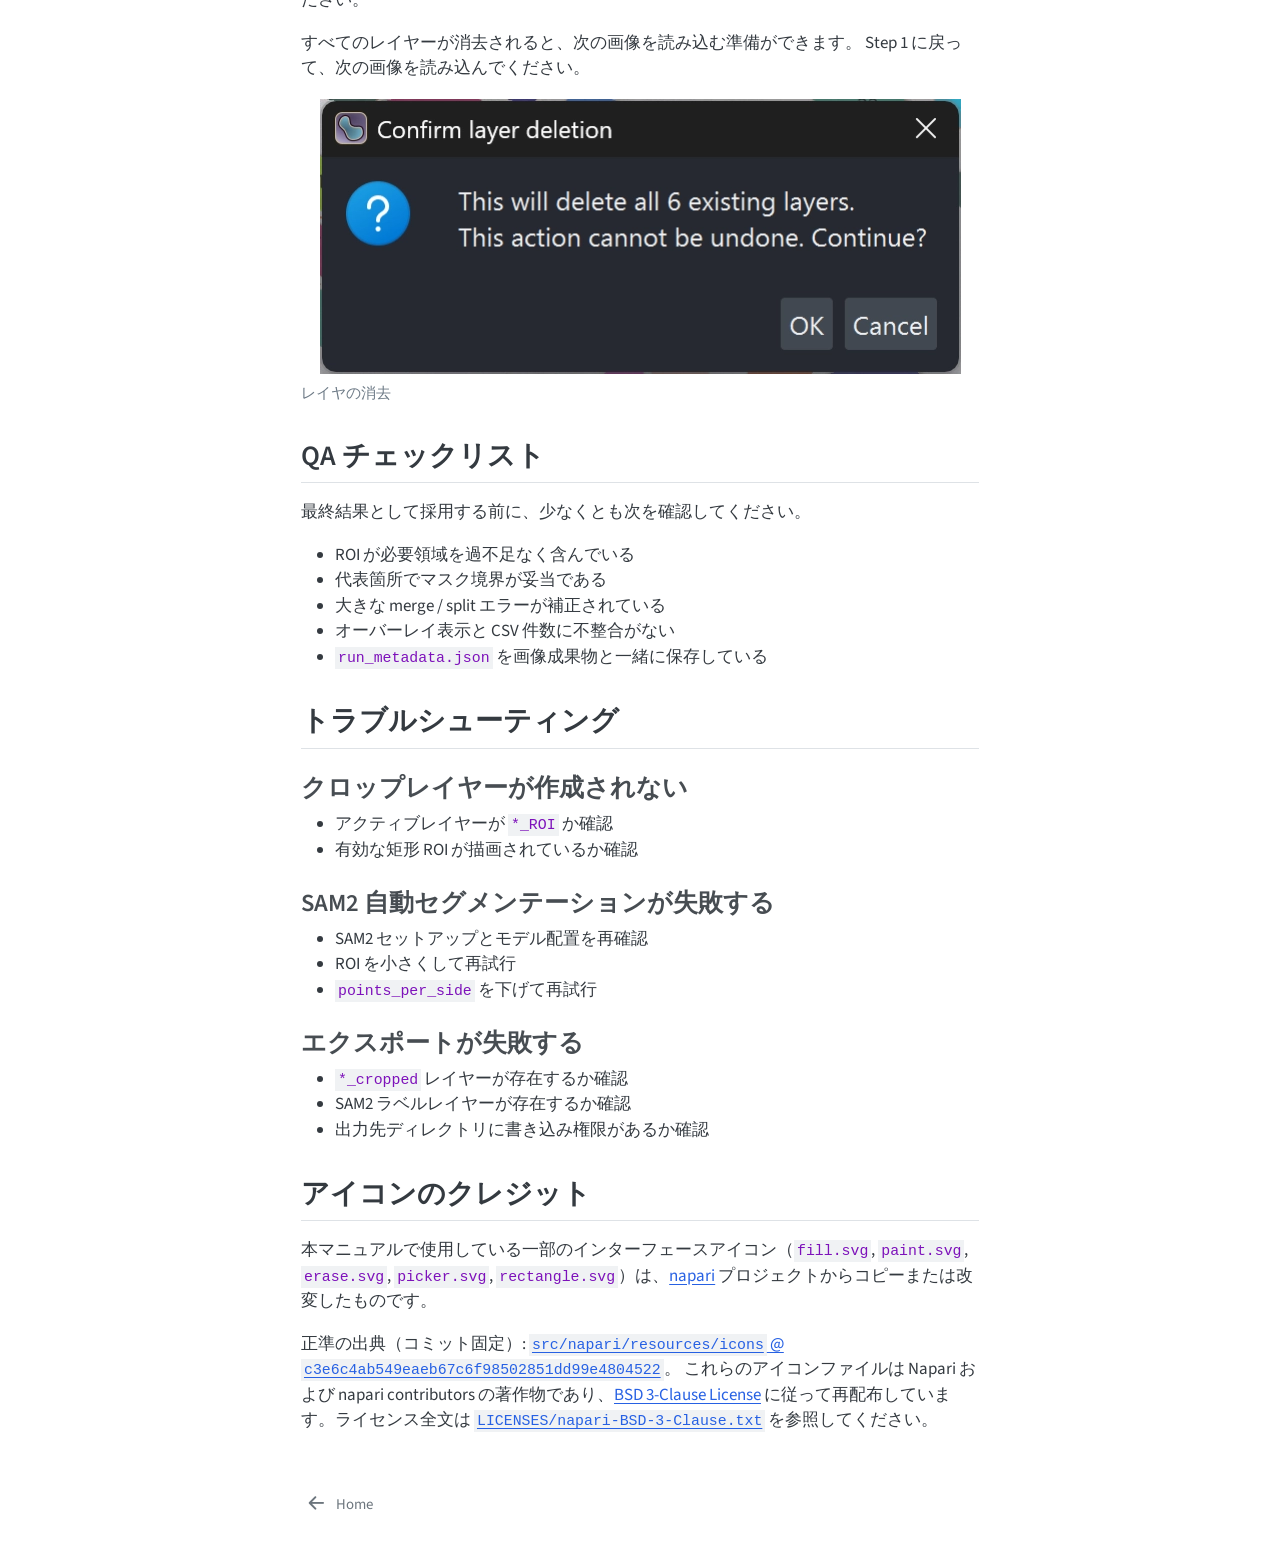
==== commit 40feb3bb: "docs: clarify napari icon attribution and license" ====
--- a/docs/manual/index_ja.html
+++ b/docs/manual/index_ja.html
@@ -615,7 +615,8 @@
 </section>
 <section id="アイコンのクレジット" class="level2">
 <h2 class="anchored" data-anchor-id="アイコンのクレジット">アイコンのクレジット</h2>
-<p>使用している一部のインターフェースアイコン（例：Add Shapes, Paint, Erase, Polygon）は、<a href="https://github.com/napari/napari">napari</a> プロジェクトに由来するものであり、<a href="https://github.com/napari/napari/blob/main/LICENSE">BSD 3-Clause License</a> の下で配布されています。 本ドキュメントでは、説明および教育目的で使用しています。</p>
+<p>本マニュアルで使用している一部のインターフェースアイコン（<code>fill.svg</code>, <code>paint.svg</code>, <code>erase.svg</code>, <code>picker.svg</code>, <code>rectangle.svg</code>）は、<a href="https://github.com/napari/napari">napari</a> プロジェクトからコピーまたは改変したものです。</p>
+<p>正準の出典（コミット固定）: <a href="https://github.com/napari/napari/tree/c3e6c4ab549eaeb67c6f98502851dd99e4804522/src/napari/resources/icons"><code>src/napari/resources/icons</code> @ <code>c3e6c4ab549eaeb67c6f98502851dd99e4804522</code></a>。 これらのアイコンファイルは Napari および napari contributors の著作物であり、<a href="https://github.com/napari/napari/blob/c3e6c4ab549eaeb67c6f98502851dd99e4804522/LICENSE">BSD 3-Clause License</a> に従って再配布しています。ライセンス全文は <a href="../LICENSES/napari-BSD-3-Clause.txt"><code>LICENSES/napari-BSD-3-Clause.txt</code></a> を参照してください。</p>
 
 
 <!-- -->
@@ -1389,8 +1390,10 @@
 <span id="cb2-304"><a href="#cb2-304" aria-hidden="true" tabindex="-1"></a></span>
 <span id="cb2-305"><a href="#cb2-305" aria-hidden="true" tabindex="-1"></a><span class="fu">## アイコンのクレジット</span></span>
 <span id="cb2-306"><a href="#cb2-306" aria-hidden="true" tabindex="-1"></a></span>
-<span id="cb2-307"><a href="#cb2-307" aria-hidden="true" tabindex="-1"></a>使用している一部のインターフェースアイコン（例：Add Shapes, Paint, Erase, Polygon）は、<span class="co">[</span><span class="ot">napari</span><span class="co">](https://github.com/napari/napari)</span> プロジェクトに由来するものであり、<span class="co">[</span><span class="ot">BSD 3-Clause License</span><span class="co">](https://github.com/napari/napari/blob/main/LICENSE)</span> の下で配布されています。</span>
-<span id="cb2-308"><a href="#cb2-308" aria-hidden="true" tabindex="-1"></a>本ドキュメントでは、説明および教育目的で使用しています。</span></code></pre></div><button title="Copy to Clipboard" class="code-copy-button" data-in-quarto-modal=""><i class="bi"></i></button></div>
+<span id="cb2-307"><a href="#cb2-307" aria-hidden="true" tabindex="-1"></a>本マニュアルで使用している一部のインターフェースアイコン（<span class="in">`fill.svg`</span>, <span class="in">`paint.svg`</span>, <span class="in">`erase.svg`</span>, <span class="in">`picker.svg`</span>, <span class="in">`rectangle.svg`</span>）は、<span class="co">[</span><span class="ot">napari</span><span class="co">](https://github.com/napari/napari)</span> プロジェクトからコピーまたは改変したものです。</span>
+<span id="cb2-308"><a href="#cb2-308" aria-hidden="true" tabindex="-1"></a></span>
+<span id="cb2-309"><a href="#cb2-309" aria-hidden="true" tabindex="-1"></a>正準の出典（コミット固定）: <span class="co">[</span><span class="ot">`src/napari/resources/icons` @ `c3e6c4ab549eaeb67c6f98502851dd99e4804522`</span><span class="co">](https://github.com/napari/napari/tree/c3e6c4ab549eaeb67c6f98502851dd99e4804522/src/napari/resources/icons)</span>。</span>
+<span id="cb2-310"><a href="#cb2-310" aria-hidden="true" tabindex="-1"></a>これらのアイコンファイルは Napari および napari contributors の著作物であり、<span class="co">[</span><span class="ot">BSD 3-Clause License</span><span class="co">](https://github.com/napari/napari/blob/c3e6c4ab549eaeb67c6f98502851dd99e4804522/LICENSE)</span> に従って再配布しています。ライセンス全文は <span class="co">[</span><span class="ot">`LICENSES/napari-BSD-3-Clause.txt`</span><span class="co">](../LICENSES/napari-BSD-3-Clause.txt)</span> を参照してください。</span></code></pre></div><button title="Copy to Clipboard" class="code-copy-button" data-in-quarto-modal=""><i class="bi"></i></button></div>
 </div></div></div></div></div>
 </div> <!-- /content -->
 
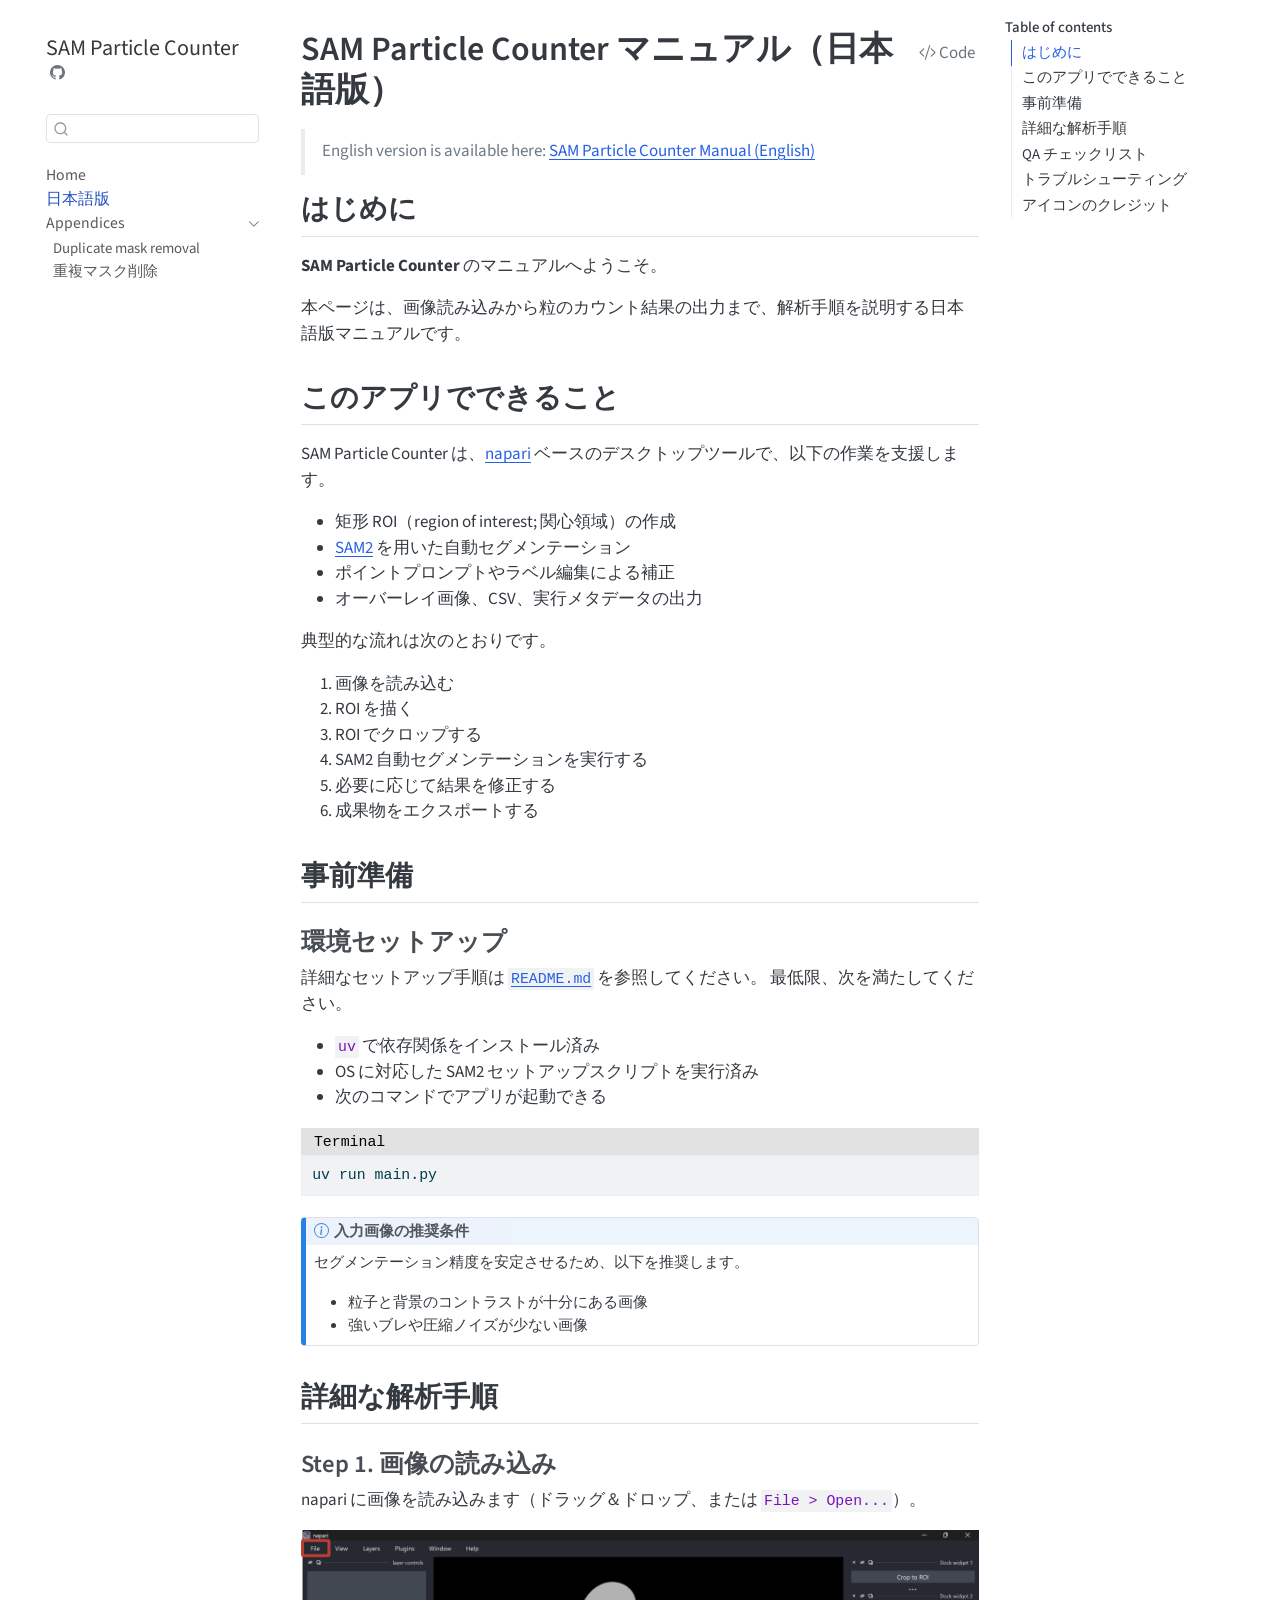
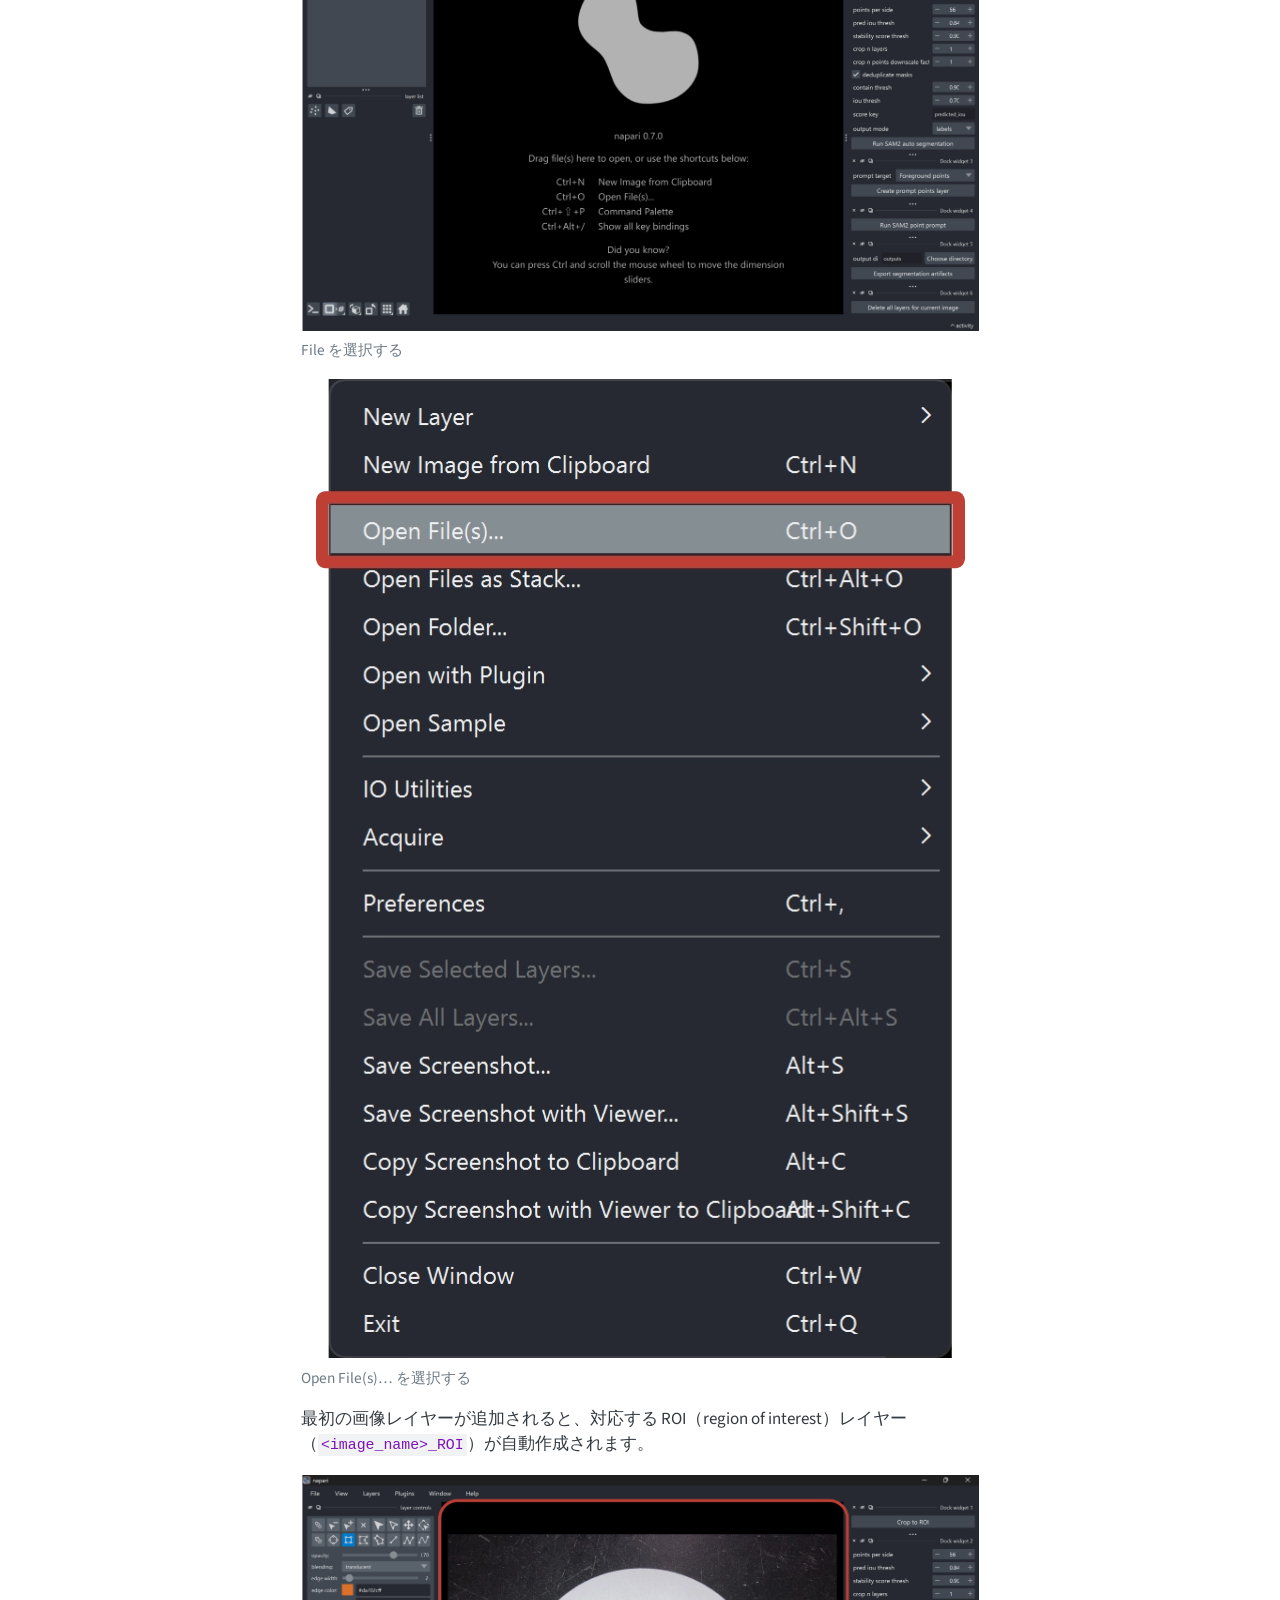
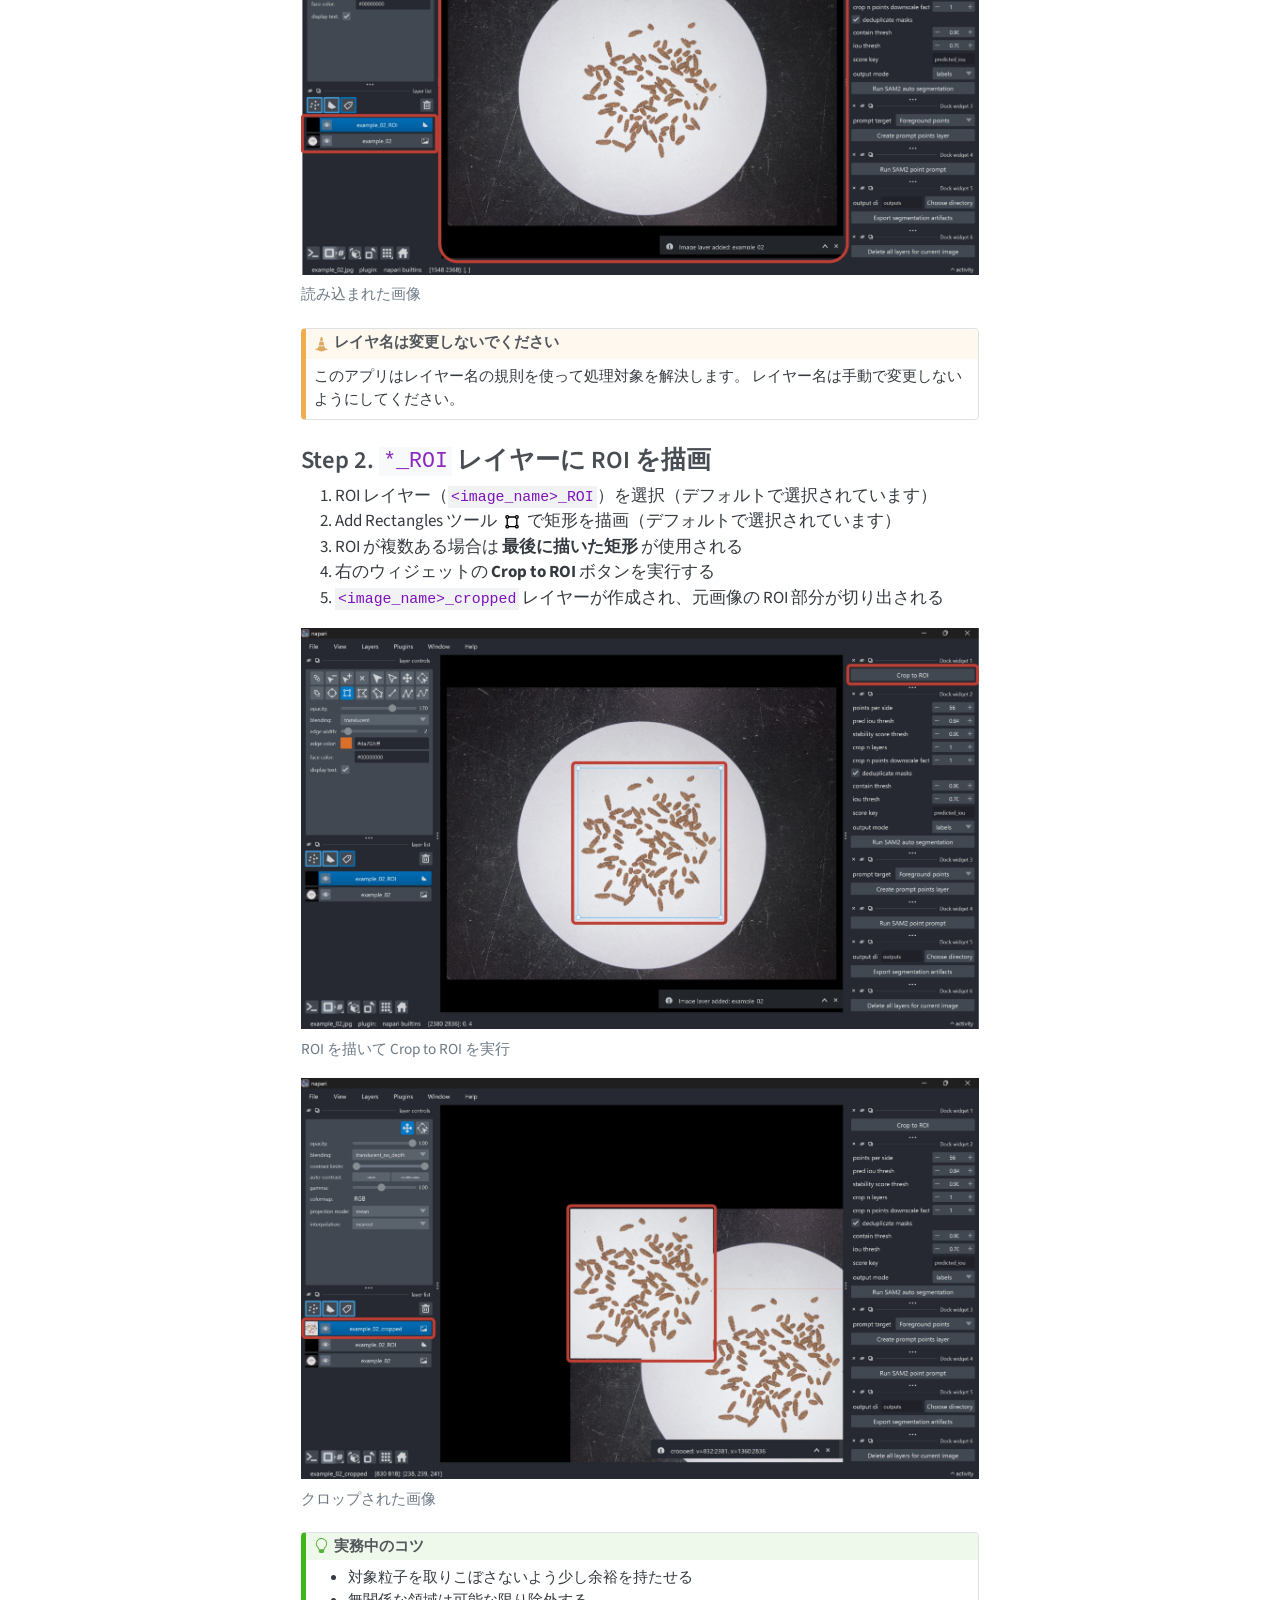
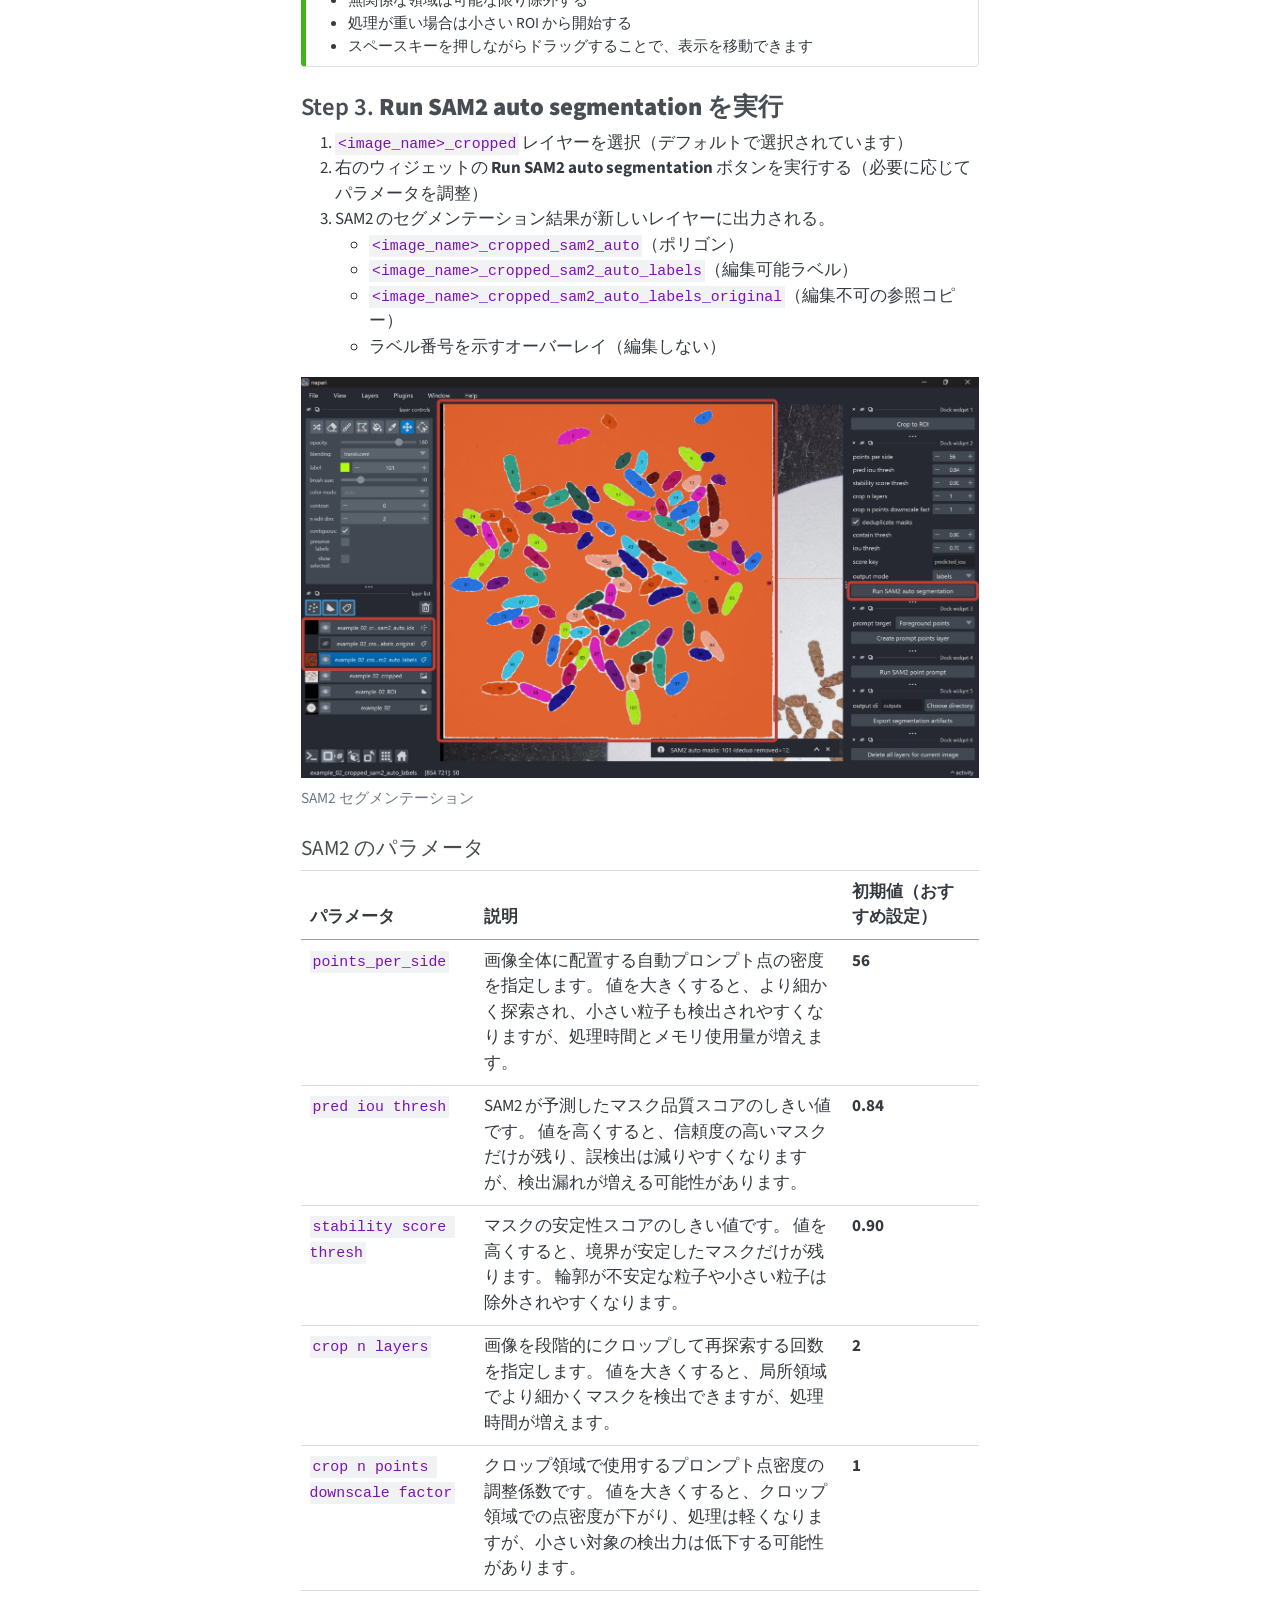
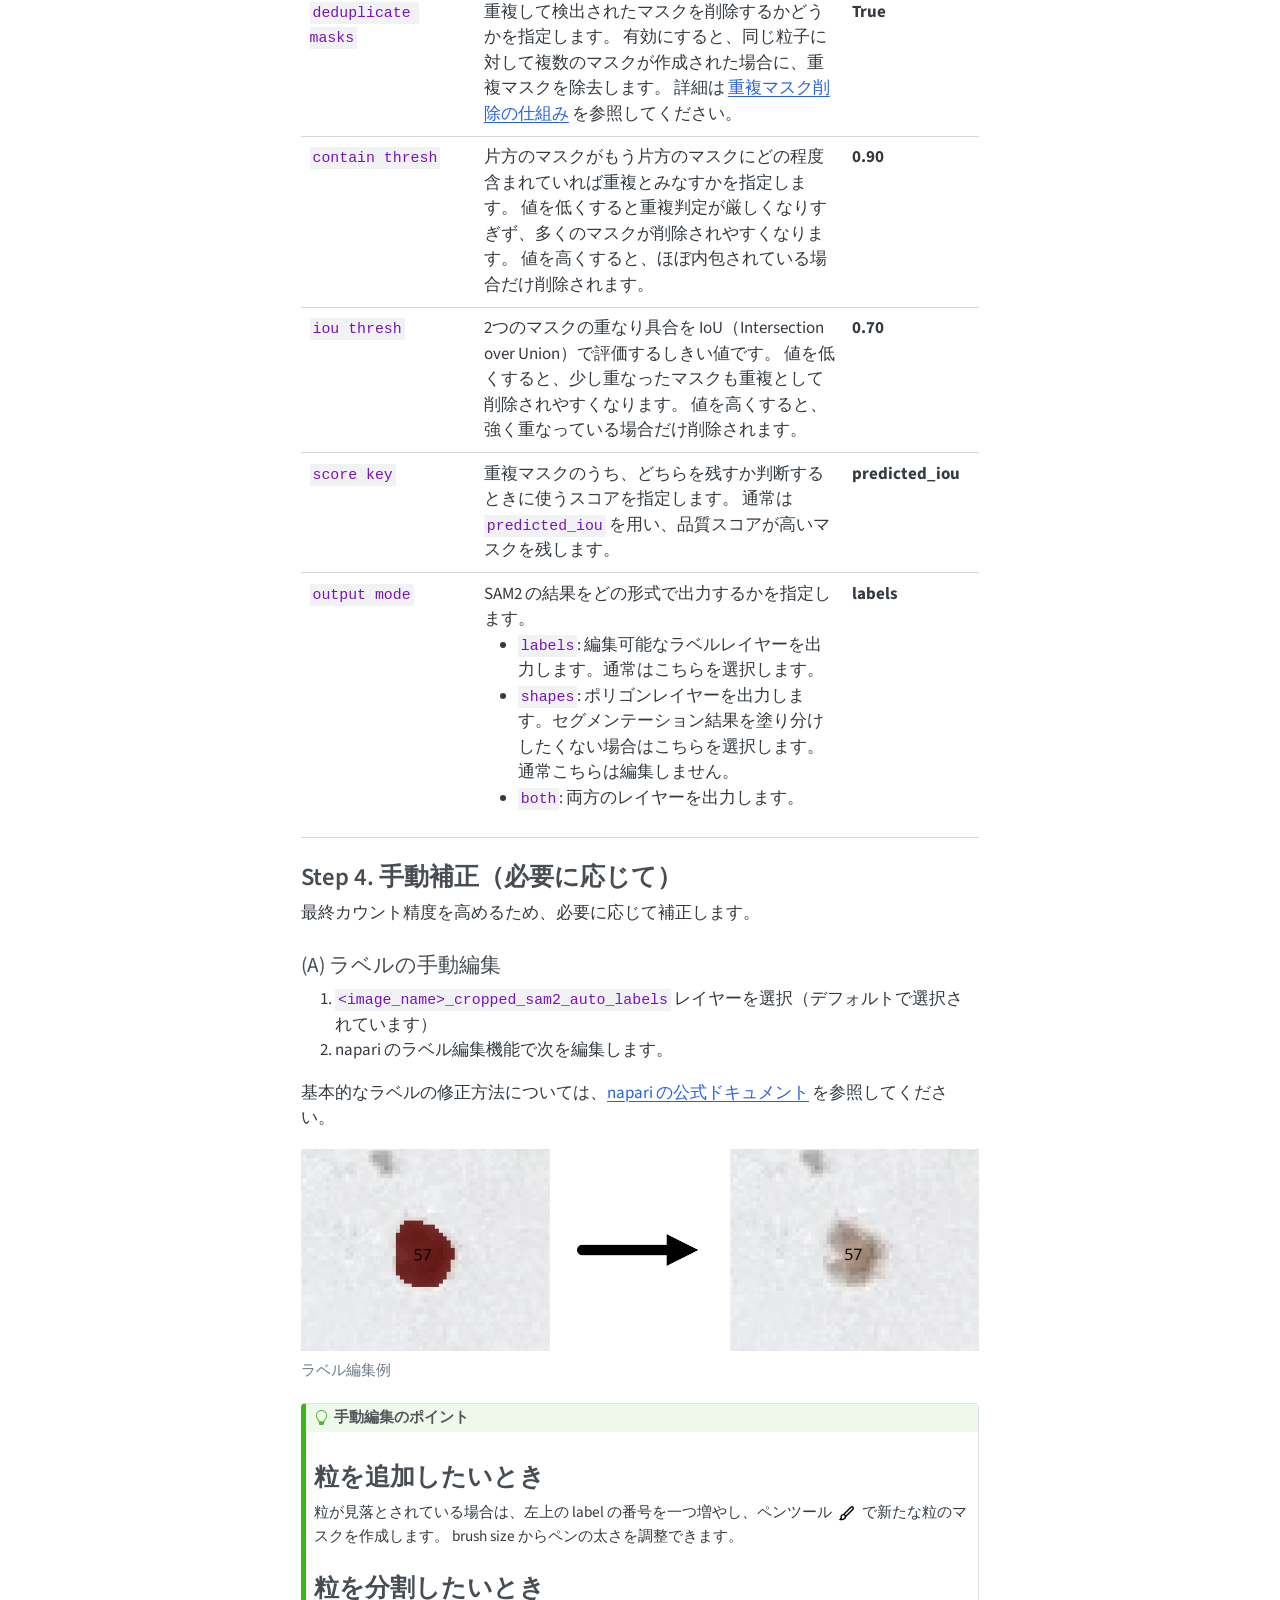
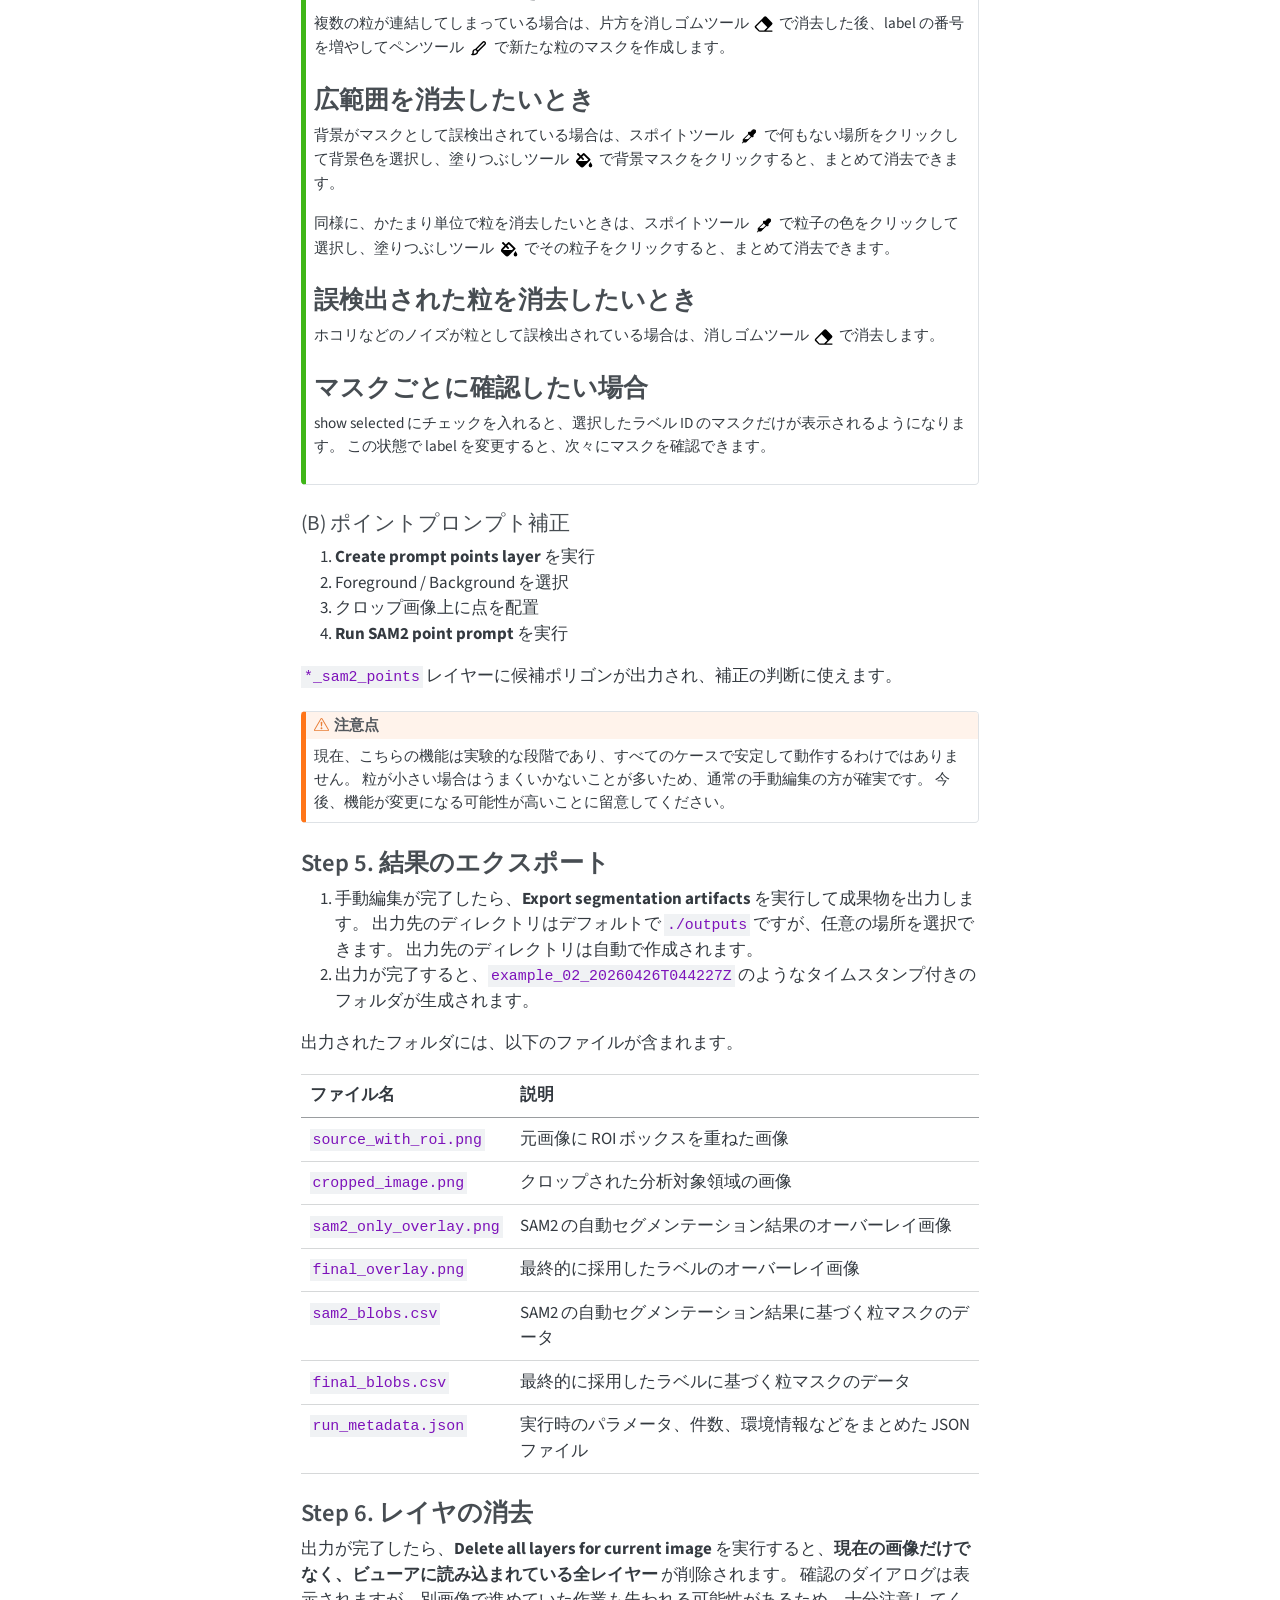
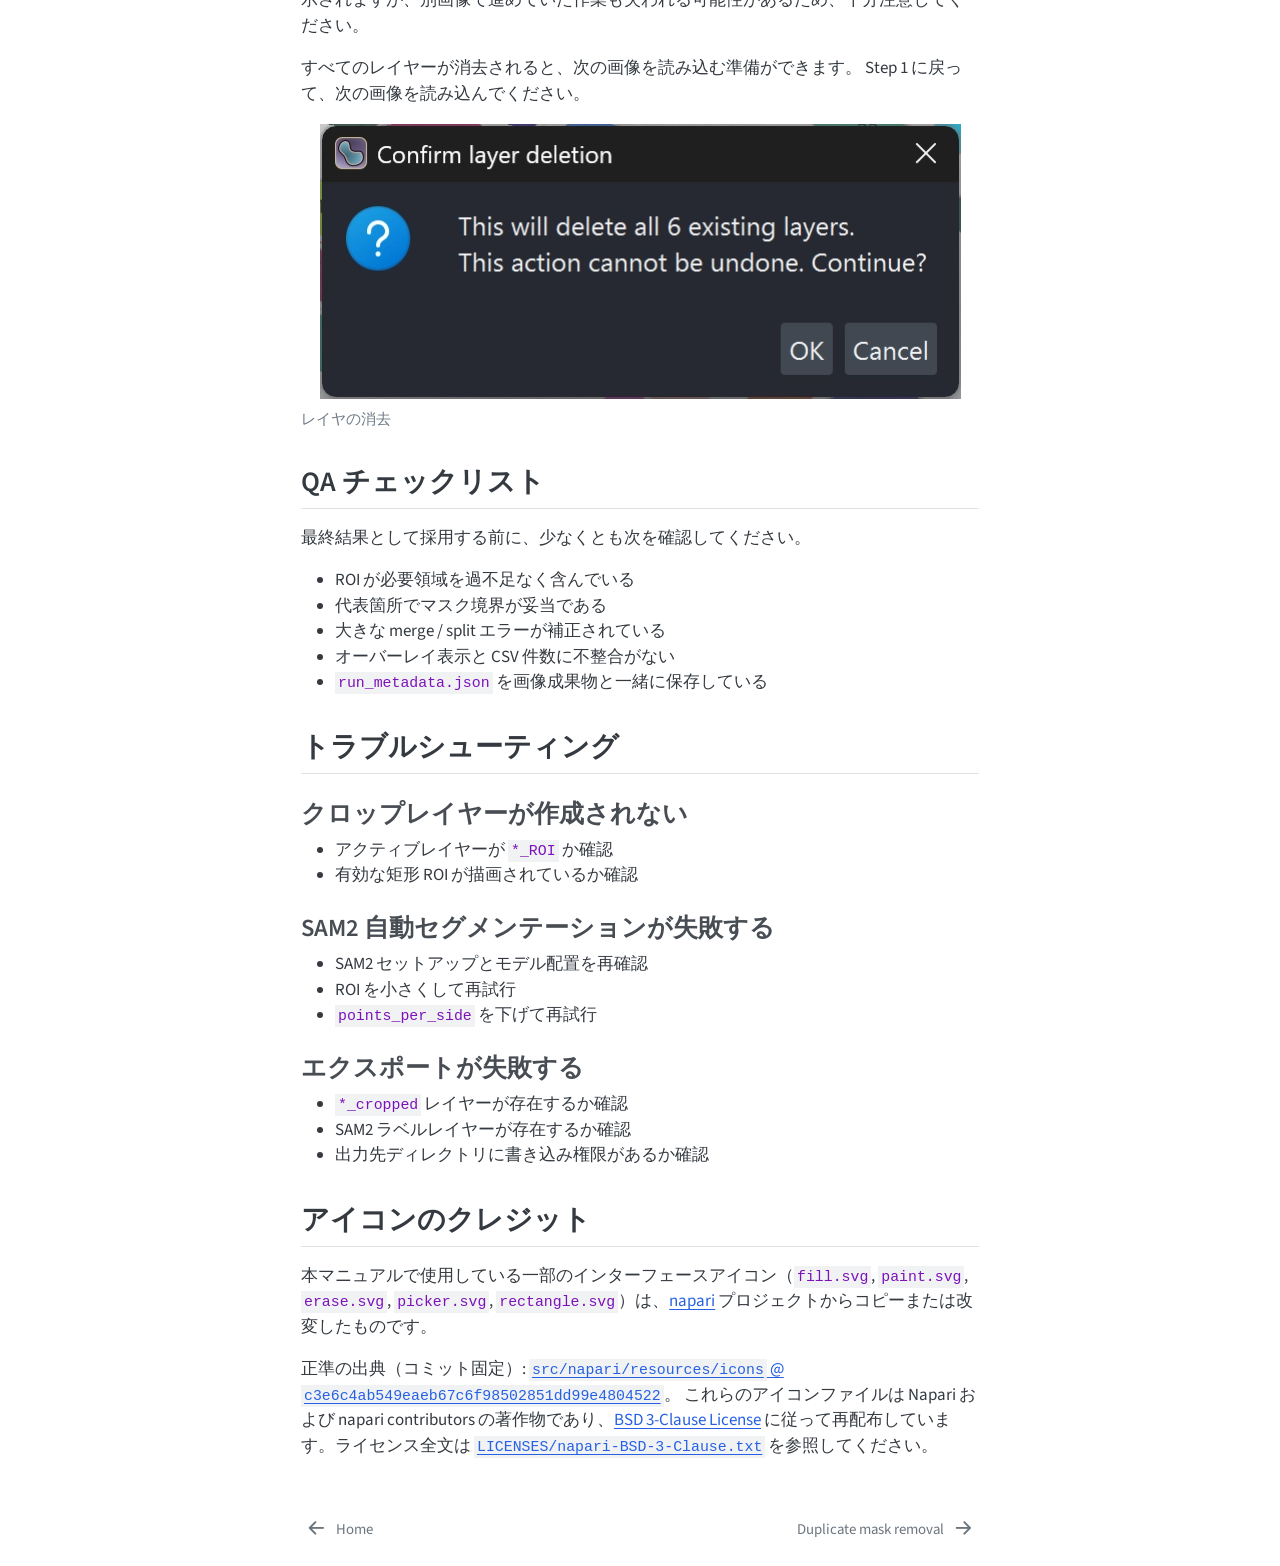
==== commit 4c3d83af: "docs: move duplicate mask appendix to separate pages" ====
--- a/docs/manual/index_ja.html
+++ b/docs/manual/index_ja.html
@@ -68,6 +68,7 @@
 <script src="../site_libs/quarto-search/fuse.min.js"></script>
 <script src="../site_libs/quarto-search/quarto-search.js"></script>
 <meta name="quarto:offset" content="../">
+<link href="../appendix.html" rel="next">
 <link href="../index.html" rel="prev">
 <script src="../site_libs/quarto-html/quarto.js" type="module"></script>
 <script src="../site_libs/quarto-html/tabsets/tabsets.js" type="module"></script>
@@ -157,6 +158,27 @@
   <a href="../manual/index_ja.html" class="sidebar-item-text sidebar-link active"><span class="chapter-title">日本語版</span></a>
   </div>
 </li>
+        <li class="sidebar-item sidebar-item-section">
+      <div class="sidebar-item-container"> 
+            <a class="sidebar-item-text sidebar-link text-start" data-bs-toggle="collapse" data-bs-target="#quarto-sidebar-section-1" role="navigation" aria-expanded="true">
+ <span class="menu-text">Appendices</span></a>
+          <a class="sidebar-item-toggle text-start" data-bs-toggle="collapse" data-bs-target="#quarto-sidebar-section-1" role="navigation" aria-expanded="true" aria-label="Toggle section">
+            <i class="bi bi-chevron-right ms-2"></i>
+          </a> 
+      </div>
+      <ul id="quarto-sidebar-section-1" class="collapse list-unstyled sidebar-section depth1 show">  
+          <li class="sidebar-item">
+  <div class="sidebar-item-container"> 
+  <a href="../appendix.html" class="sidebar-item-text sidebar-link"><span class="chapter-title">Duplicate mask removal</span></a>
+  </div>
+</li>
+          <li class="sidebar-item">
+  <div class="sidebar-item-container"> 
+  <a href="../manual/appendix_ja.html" class="sidebar-item-text sidebar-link"><span class="chapter-title">重複マスク削除</span></a>
+  </div>
+</li>
+      </ul>
+  </li>
     </ul>
     </div>
 </nav>
@@ -412,7 +434,7 @@
 </tr>
 <tr class="even">
 <td><code>deduplicate masks</code></td>
-<td>重複して検出されたマスクを削除するかどうかを指定します。 有効にすると、同じ粒子に対して複数のマスクが作成された場合に、重複マスクを除去します。</td>
+<td>重複して検出されたマスクを削除するかどうかを指定します。 有効にすると、同じ粒子に対して複数のマスクが作成された場合に、重複マスクを除去します。 詳細は <a href="../manual/appendix_ja.html">重複マスク削除の仕組み</a> を参照してください。</td>
 <td><strong>True</strong></td>
 </tr>
 <tr class="odd">
@@ -1082,6 +1104,9 @@
       </a>          
   </div>
   <div class="nav-page nav-page-next">
+      <a href="../appendix.html" class="pagination-link" aria-label="Duplicate mask removal">
+        <span class="nav-page-text"><span class="chapter-title">Duplicate mask removal</span></span> <i class="bi bi-arrow-right-short"></i>
+      </a>
   </div>
 </nav><div class="modal fade" id="quarto-embedded-source-code-modal" tabindex="-1" aria-labelledby="quarto-embedded-source-code-modal-label" aria-hidden="true"><div class="modal-dialog modal-dialog-scrollable"><div class="modal-content"><div class="modal-header"><h5 class="modal-title" id="quarto-embedded-source-code-modal-label">Source Code</h5><button class="btn-close" data-bs-dismiss="modal"></button></div><div class="modal-body"><div class="">
 <div class="code-copy-outer-scaffold"><div class="sourceCode" id="cb2" data-shortcodes="false"><pre class="sourceCode markdown code-with-copy"><code class="sourceCode markdown"><span id="cb2-1"><a href="#cb2-1" aria-hidden="true" tabindex="-1"></a><span class="co">---</span></span>
@@ -1228,172 +1253,173 @@
 <span id="cb2-142"><a href="#cb2-142" aria-hidden="true" tabindex="-1"></a><span class="ss">- </span>- <span class="in">`deduplicate masks`</span></span>
 <span id="cb2-143"><a href="#cb2-143" aria-hidden="true" tabindex="-1"></a><span class="ss">  - </span>重複して検出されたマスクを削除するかどうかを指定します。</span>
 <span id="cb2-144"><a href="#cb2-144" aria-hidden="true" tabindex="-1"></a>    有効にすると、同じ粒子に対して複数のマスクが作成された場合に、重複マスクを除去します。</span>
-<span id="cb2-145"><a href="#cb2-145" aria-hidden="true" tabindex="-1"></a><span class="ss">  - </span>**True**</span>
-<span id="cb2-146"><a href="#cb2-146" aria-hidden="true" tabindex="-1"></a></span>
-<span id="cb2-147"><a href="#cb2-147" aria-hidden="true" tabindex="-1"></a><span class="ss">- </span>- <span class="in">`contain thresh`</span></span>
-<span id="cb2-148"><a href="#cb2-148" aria-hidden="true" tabindex="-1"></a><span class="ss">  - </span>片方のマスクがもう片方のマスクにどの程度含まれていれば重複とみなすかを指定します。</span>
-<span id="cb2-149"><a href="#cb2-149" aria-hidden="true" tabindex="-1"></a>    値を低くすると重複判定が厳しくなりすぎず、多くのマスクが削除されやすくなります。</span>
-<span id="cb2-150"><a href="#cb2-150" aria-hidden="true" tabindex="-1"></a>    値を高くすると、ほぼ内包されている場合だけ削除されます。</span>
-<span id="cb2-151"><a href="#cb2-151" aria-hidden="true" tabindex="-1"></a><span class="ss">  - </span>**0.90**</span>
-<span id="cb2-152"><a href="#cb2-152" aria-hidden="true" tabindex="-1"></a></span>
-<span id="cb2-153"><a href="#cb2-153" aria-hidden="true" tabindex="-1"></a><span class="ss">- </span>- <span class="in">`iou thresh`</span></span>
-<span id="cb2-154"><a href="#cb2-154" aria-hidden="true" tabindex="-1"></a><span class="ss">  - </span>2つのマスクの重なり具合を IoU（Intersection over Union）で評価するしきい値です。</span>
-<span id="cb2-155"><a href="#cb2-155" aria-hidden="true" tabindex="-1"></a>    値を低くすると、少し重なったマスクも重複として削除されやすくなります。</span>
-<span id="cb2-156"><a href="#cb2-156" aria-hidden="true" tabindex="-1"></a>    値を高くすると、強く重なっている場合だけ削除されます。</span>
-<span id="cb2-157"><a href="#cb2-157" aria-hidden="true" tabindex="-1"></a><span class="ss">  - </span>**0.70**</span>
-<span id="cb2-158"><a href="#cb2-158" aria-hidden="true" tabindex="-1"></a></span>
-<span id="cb2-159"><a href="#cb2-159" aria-hidden="true" tabindex="-1"></a><span class="ss">- </span>- <span class="in">`score key`</span></span>
-<span id="cb2-160"><a href="#cb2-160" aria-hidden="true" tabindex="-1"></a><span class="ss">  - </span>重複マスクのうち、どちらを残すか判断するときに使うスコアを指定します。</span>
-<span id="cb2-161"><a href="#cb2-161" aria-hidden="true" tabindex="-1"></a>    通常は <span class="in">`predicted_iou`</span> を用い、品質スコアが高いマスクを残します。</span>
-<span id="cb2-162"><a href="#cb2-162" aria-hidden="true" tabindex="-1"></a><span class="ss">  - </span>**predicted_iou**</span>
-<span id="cb2-163"><a href="#cb2-163" aria-hidden="true" tabindex="-1"></a></span>
-<span id="cb2-164"><a href="#cb2-164" aria-hidden="true" tabindex="-1"></a><span class="ss">- </span>- <span class="in">`output mode`</span></span>
-<span id="cb2-165"><a href="#cb2-165" aria-hidden="true" tabindex="-1"></a><span class="ss">  - </span>SAM2 の結果をどの形式で出力するかを指定します。</span>
-<span id="cb2-166"><a href="#cb2-166" aria-hidden="true" tabindex="-1"></a><span class="ss">    - </span><span class="in">`labels`</span>: 編集可能なラベルレイヤーを出力します。通常はこちらを選択します。</span>
-<span id="cb2-167"><a href="#cb2-167" aria-hidden="true" tabindex="-1"></a><span class="ss">    - </span><span class="in">`shapes`</span>: ポリゴンレイヤーを出力します。セグメンテーション結果を塗り分けしたくない場合はこちらを選択します。通常こちらは編集しません。</span>
-<span id="cb2-168"><a href="#cb2-168" aria-hidden="true" tabindex="-1"></a><span class="ss">    - </span><span class="in">`both`</span>: 両方のレイヤーを出力します。</span>
-<span id="cb2-169"><a href="#cb2-169" aria-hidden="true" tabindex="-1"></a><span class="ss">  - </span>**labels**</span>
-<span id="cb2-170"><a href="#cb2-170" aria-hidden="true" tabindex="-1"></a>:::</span>
-<span id="cb2-171"><a href="#cb2-171" aria-hidden="true" tabindex="-1"></a></span>
-<span id="cb2-172"><a href="#cb2-172" aria-hidden="true" tabindex="-1"></a><span class="fu">### Step 4. 手動補正（必要に応じて）</span></span>
-<span id="cb2-173"><a href="#cb2-173" aria-hidden="true" tabindex="-1"></a></span>
-<span id="cb2-174"><a href="#cb2-174" aria-hidden="true" tabindex="-1"></a>最終カウント精度を高めるため、必要に応じて補正します。</span>
-<span id="cb2-175"><a href="#cb2-175" aria-hidden="true" tabindex="-1"></a></span>
-<span id="cb2-176"><a href="#cb2-176" aria-hidden="true" tabindex="-1"></a><span class="fu">#### (A) ラベルの手動編集</span></span>
-<span id="cb2-177"><a href="#cb2-177" aria-hidden="true" tabindex="-1"></a></span>
-<span id="cb2-178"><a href="#cb2-178" aria-hidden="true" tabindex="-1"></a><span class="ss">1. </span><span class="in">`&lt;image_name&gt;_cropped_sam2_auto_labels`</span> レイヤーを選択（デフォルトで選択されています）</span>
-<span id="cb2-179"><a href="#cb2-179" aria-hidden="true" tabindex="-1"></a><span class="ss">2. </span>napari のラベル編集機能で次を編集します。</span>
-<span id="cb2-180"><a href="#cb2-180" aria-hidden="true" tabindex="-1"></a></span>
-<span id="cb2-181"><a href="#cb2-181" aria-hidden="true" tabindex="-1"></a>基本的なラベルの修正方法については、<span class="co">[</span><span class="ot">napari の公式ドキュメント</span><span class="co">](https://napari.org/stable/howtos/layers/labels.html#creating-deleting-merging-and-splitting-connected-components)</span> を参照してください。</span>
-<span id="cb2-182"><a href="#cb2-182" aria-hidden="true" tabindex="-1"></a></span>
-<span id="cb2-183"><a href="#cb2-183" aria-hidden="true" tabindex="-1"></a><span class="al">![ラベル編集例](assets/manual_refinement_01.webp)</span></span>
-<span id="cb2-184"><a href="#cb2-184" aria-hidden="true" tabindex="-1"></a></span>
-<span id="cb2-185"><a href="#cb2-185" aria-hidden="true" tabindex="-1"></a>::: {.callout-tip}</span>
-<span id="cb2-186"><a href="#cb2-186" aria-hidden="true" tabindex="-1"></a><span class="fu">## 手動編集のポイント</span></span>
-<span id="cb2-187"><a href="#cb2-187" aria-hidden="true" tabindex="-1"></a></span>
-<span id="cb2-188"><a href="#cb2-188" aria-hidden="true" tabindex="-1"></a><span class="fu">### 粒を追加したいとき</span></span>
-<span id="cb2-189"><a href="#cb2-189" aria-hidden="true" tabindex="-1"></a></span>
-<span id="cb2-190"><a href="#cb2-190" aria-hidden="true" tabindex="-1"></a>粒が見落とされている場合は、左上の label の番号を一つ増やし、ペンツール <span class="al">![](assets/icons/paint.svg)</span>{width="24"} で新たな粒のマスクを作成します。</span>
-<span id="cb2-191"><a href="#cb2-191" aria-hidden="true" tabindex="-1"></a>brush size からペンの太さを調整できます。</span>
-<span id="cb2-192"><a href="#cb2-192" aria-hidden="true" tabindex="-1"></a></span>
-<span id="cb2-193"><a href="#cb2-193" aria-hidden="true" tabindex="-1"></a><span class="fu">### 粒を分割したいとき</span></span>
-<span id="cb2-194"><a href="#cb2-194" aria-hidden="true" tabindex="-1"></a></span>
-<span id="cb2-195"><a href="#cb2-195" aria-hidden="true" tabindex="-1"></a>複数の粒が連結してしまっている場合は、片方を消しゴムツール <span class="al">![](assets/icons/erase.svg)</span>{width="24"} で消去した後、label の番号を増やしてペンツール <span class="al">![](assets/icons/paint.svg)</span>{width="24"} で新たな粒のマスクを作成します。</span>
-<span id="cb2-196"><a href="#cb2-196" aria-hidden="true" tabindex="-1"></a></span>
-<span id="cb2-197"><a href="#cb2-197" aria-hidden="true" tabindex="-1"></a><span class="fu">### 広範囲を消去したいとき</span></span>
-<span id="cb2-198"><a href="#cb2-198" aria-hidden="true" tabindex="-1"></a></span>
-<span id="cb2-199"><a href="#cb2-199" aria-hidden="true" tabindex="-1"></a>背景がマスクとして誤検出されている場合は、スポイトツール <span class="al">![](assets/icons/picker.svg)</span>{width="24"} で何もない場所をクリックして背景色を選択し、塗りつぶしツール <span class="al">![](assets/icons/fill.svg)</span>{width="24"} で背景マスクをクリックすると、まとめて消去できます。</span>
-<span id="cb2-200"><a href="#cb2-200" aria-hidden="true" tabindex="-1"></a></span>
-<span id="cb2-201"><a href="#cb2-201" aria-hidden="true" tabindex="-1"></a>同様に、かたまり単位で粒を消去したいときは、スポイトツール <span class="al">![](assets/icons/picker.svg)</span>{width="24"} で粒子の色をクリックして選択し、塗りつぶしツール <span class="al">![](assets/icons/fill.svg)</span>{width="24"} でその粒子をクリックすると、まとめて消去できます。</span>
-<span id="cb2-202"><a href="#cb2-202" aria-hidden="true" tabindex="-1"></a></span>
-<span id="cb2-203"><a href="#cb2-203" aria-hidden="true" tabindex="-1"></a><span class="fu">### 誤検出された粒を消去したいとき</span></span>
-<span id="cb2-204"><a href="#cb2-204" aria-hidden="true" tabindex="-1"></a></span>
-<span id="cb2-205"><a href="#cb2-205" aria-hidden="true" tabindex="-1"></a>ホコリなどのノイズが粒として誤検出されている場合は、消しゴムツール <span class="al">![](assets/icons/erase.svg)</span>{width="24"} で消去します。</span>
-<span id="cb2-206"><a href="#cb2-206" aria-hidden="true" tabindex="-1"></a></span>
-<span id="cb2-207"><a href="#cb2-207" aria-hidden="true" tabindex="-1"></a><span class="fu">### マスクごとに確認したい場合</span></span>
-<span id="cb2-208"><a href="#cb2-208" aria-hidden="true" tabindex="-1"></a></span>
-<span id="cb2-209"><a href="#cb2-209" aria-hidden="true" tabindex="-1"></a>show selected にチェックを入れると、選択したラベル ID のマスクだけが表示されるようになります。</span>
-<span id="cb2-210"><a href="#cb2-210" aria-hidden="true" tabindex="-1"></a>この状態で label を変更すると、次々にマスクを確認できます。</span>
-<span id="cb2-211"><a href="#cb2-211" aria-hidden="true" tabindex="-1"></a>:::</span>
-<span id="cb2-212"><a href="#cb2-212" aria-hidden="true" tabindex="-1"></a></span>
-<span id="cb2-213"><a href="#cb2-213" aria-hidden="true" tabindex="-1"></a><span class="fu">#### (B) ポイントプロンプト補正</span></span>
-<span id="cb2-214"><a href="#cb2-214" aria-hidden="true" tabindex="-1"></a></span>
-<span id="cb2-215"><a href="#cb2-215" aria-hidden="true" tabindex="-1"></a><span class="ss">1. </span>**Create prompt points layer** を実行</span>
-<span id="cb2-216"><a href="#cb2-216" aria-hidden="true" tabindex="-1"></a><span class="ss">2. </span>Foreground / Background を選択</span>
-<span id="cb2-217"><a href="#cb2-217" aria-hidden="true" tabindex="-1"></a><span class="ss">3. </span>クロップ画像上に点を配置</span>
-<span id="cb2-218"><a href="#cb2-218" aria-hidden="true" tabindex="-1"></a><span class="ss">4. </span>**Run SAM2 point prompt** を実行</span>
-<span id="cb2-219"><a href="#cb2-219" aria-hidden="true" tabindex="-1"></a></span>
-<span id="cb2-220"><a href="#cb2-220" aria-hidden="true" tabindex="-1"></a><span class="in">`*_sam2_points`</span> レイヤーに候補ポリゴンが出力され、補正の判断に使えます。</span>
-<span id="cb2-221"><a href="#cb2-221" aria-hidden="true" tabindex="-1"></a></span>
-<span id="cb2-222"><a href="#cb2-222" aria-hidden="true" tabindex="-1"></a>::: {.callout-warning}</span>
-<span id="cb2-223"><a href="#cb2-223" aria-hidden="true" tabindex="-1"></a><span class="fu">## 注意点</span></span>
-<span id="cb2-224"><a href="#cb2-224" aria-hidden="true" tabindex="-1"></a></span>
-<span id="cb2-225"><a href="#cb2-225" aria-hidden="true" tabindex="-1"></a>現在、こちらの機能は実験的な段階であり、すべてのケースで安定して動作するわけではありません。</span>
-<span id="cb2-226"><a href="#cb2-226" aria-hidden="true" tabindex="-1"></a>粒が小さい場合はうまくいかないことが多いため、通常の手動編集の方が確実です。</span>
-<span id="cb2-227"><a href="#cb2-227" aria-hidden="true" tabindex="-1"></a>今後、機能が変更になる可能性が高いことに留意してください。</span>
-<span id="cb2-228"><a href="#cb2-228" aria-hidden="true" tabindex="-1"></a>:::</span>
-<span id="cb2-229"><a href="#cb2-229" aria-hidden="true" tabindex="-1"></a></span>
-<span id="cb2-230"><a href="#cb2-230" aria-hidden="true" tabindex="-1"></a><span class="fu">### Step 5. 結果のエクスポート</span></span>
-<span id="cb2-231"><a href="#cb2-231" aria-hidden="true" tabindex="-1"></a></span>
-<span id="cb2-232"><a href="#cb2-232" aria-hidden="true" tabindex="-1"></a><span class="ss">1. </span>手動編集が完了したら、**Export segmentation artifacts** を実行して成果物を出力します。</span>
-<span id="cb2-233"><a href="#cb2-233" aria-hidden="true" tabindex="-1"></a>   出力先のディレクトリはデフォルトで <span class="in">`./outputs`</span> ですが、任意の場所を選択できます。</span>
-<span id="cb2-234"><a href="#cb2-234" aria-hidden="true" tabindex="-1"></a>   出力先のディレクトリは自動で作成されます。</span>
-<span id="cb2-235"><a href="#cb2-235" aria-hidden="true" tabindex="-1"></a><span class="ss">2. </span>出力が完了すると、<span class="in">`example_02_20260426T044227Z`</span> のようなタイムスタンプ付きのフォルダが生成されます。</span>
-<span id="cb2-236"><a href="#cb2-236" aria-hidden="true" tabindex="-1"></a></span>
-<span id="cb2-237"><a href="#cb2-237" aria-hidden="true" tabindex="-1"></a>出力されたフォルダには、以下のファイルが含まれます。</span>
-<span id="cb2-238"><a href="#cb2-238" aria-hidden="true" tabindex="-1"></a></span>
-<span id="cb2-239"><a href="#cb2-239" aria-hidden="true" tabindex="-1"></a>::: {.list-table}</span>
-<span id="cb2-240"><a href="#cb2-240" aria-hidden="true" tabindex="-1"></a></span>
-<span id="cb2-241"><a href="#cb2-241" aria-hidden="true" tabindex="-1"></a><span class="ss">- </span>- ファイル名</span>
-<span id="cb2-242"><a href="#cb2-242" aria-hidden="true" tabindex="-1"></a><span class="ss">  - </span>説明</span>
-<span id="cb2-243"><a href="#cb2-243" aria-hidden="true" tabindex="-1"></a></span>
-<span id="cb2-244"><a href="#cb2-244" aria-hidden="true" tabindex="-1"></a><span class="ss">- </span>- <span class="in">`source_with_roi.png`</span></span>
-<span id="cb2-245"><a href="#cb2-245" aria-hidden="true" tabindex="-1"></a><span class="ss">  - </span>元画像に ROI ボックスを重ねた画像</span>
-<span id="cb2-246"><a href="#cb2-246" aria-hidden="true" tabindex="-1"></a></span>
-<span id="cb2-247"><a href="#cb2-247" aria-hidden="true" tabindex="-1"></a><span class="ss">- </span>- <span class="in">`cropped_image.png`</span></span>
-<span id="cb2-248"><a href="#cb2-248" aria-hidden="true" tabindex="-1"></a><span class="ss">  - </span>クロップされた分析対象領域の画像</span>
-<span id="cb2-249"><a href="#cb2-249" aria-hidden="true" tabindex="-1"></a></span>
-<span id="cb2-250"><a href="#cb2-250" aria-hidden="true" tabindex="-1"></a><span class="ss">- </span>- <span class="in">`sam2_only_overlay.png`</span></span>
-<span id="cb2-251"><a href="#cb2-251" aria-hidden="true" tabindex="-1"></a><span class="ss">  - </span>SAM2 の自動セグメンテーション結果のオーバーレイ画像</span>
-<span id="cb2-252"><a href="#cb2-252" aria-hidden="true" tabindex="-1"></a></span>
-<span id="cb2-253"><a href="#cb2-253" aria-hidden="true" tabindex="-1"></a><span class="ss">- </span>- <span class="in">`final_overlay.png`</span></span>
-<span id="cb2-254"><a href="#cb2-254" aria-hidden="true" tabindex="-1"></a><span class="ss">  - </span>最終的に採用したラベルのオーバーレイ画像</span>
-<span id="cb2-255"><a href="#cb2-255" aria-hidden="true" tabindex="-1"></a></span>
-<span id="cb2-256"><a href="#cb2-256" aria-hidden="true" tabindex="-1"></a><span class="ss">- </span>- <span class="in">`sam2_blobs.csv`</span></span>
-<span id="cb2-257"><a href="#cb2-257" aria-hidden="true" tabindex="-1"></a><span class="ss">  - </span>SAM2 の自動セグメンテーション結果に基づく粒マスクのデータ</span>
-<span id="cb2-258"><a href="#cb2-258" aria-hidden="true" tabindex="-1"></a></span>
-<span id="cb2-259"><a href="#cb2-259" aria-hidden="true" tabindex="-1"></a><span class="ss">- </span>- <span class="in">`final_blobs.csv`</span></span>
-<span id="cb2-260"><a href="#cb2-260" aria-hidden="true" tabindex="-1"></a><span class="ss">  - </span>最終的に採用したラベルに基づく粒マスクのデータ</span>
-<span id="cb2-261"><a href="#cb2-261" aria-hidden="true" tabindex="-1"></a></span>
-<span id="cb2-262"><a href="#cb2-262" aria-hidden="true" tabindex="-1"></a><span class="ss">- </span>- <span class="in">`run_metadata.json`</span></span>
-<span id="cb2-263"><a href="#cb2-263" aria-hidden="true" tabindex="-1"></a><span class="ss">  - </span>実行時のパラメータ、件数、環境情報などをまとめた JSON ファイル</span>
-<span id="cb2-264"><a href="#cb2-264" aria-hidden="true" tabindex="-1"></a>:::</span>
-<span id="cb2-265"><a href="#cb2-265" aria-hidden="true" tabindex="-1"></a></span>
-<span id="cb2-266"><a href="#cb2-266" aria-hidden="true" tabindex="-1"></a><span class="fu">### Step 6. レイヤの消去</span></span>
-<span id="cb2-267"><a href="#cb2-267" aria-hidden="true" tabindex="-1"></a></span>
-<span id="cb2-268"><a href="#cb2-268" aria-hidden="true" tabindex="-1"></a>出力が完了したら、**Delete all layers for current image** を実行すると、**現在の画像だけでなく、ビューアに読み込まれている全レイヤー** が削除されます。</span>
-<span id="cb2-269"><a href="#cb2-269" aria-hidden="true" tabindex="-1"></a>確認のダイアログは表示されますが、別画像で進めていた作業も失われる可能性があるため、十分注意してください。</span>
-<span id="cb2-270"><a href="#cb2-270" aria-hidden="true" tabindex="-1"></a></span>
-<span id="cb2-271"><a href="#cb2-271" aria-hidden="true" tabindex="-1"></a>すべてのレイヤーが消去されると、次の画像を読み込む準備ができます。</span>
-<span id="cb2-272"><a href="#cb2-272" aria-hidden="true" tabindex="-1"></a>Step 1 に戻って、次の画像を読み込んでください。</span>
-<span id="cb2-273"><a href="#cb2-273" aria-hidden="true" tabindex="-1"></a></span>
-<span id="cb2-274"><a href="#cb2-274" aria-hidden="true" tabindex="-1"></a><span class="al">![レイヤの消去](assets/delete_all_layers.webp)</span></span>
-<span id="cb2-275"><a href="#cb2-275" aria-hidden="true" tabindex="-1"></a></span>
-<span id="cb2-276"><a href="#cb2-276" aria-hidden="true" tabindex="-1"></a><span class="fu">## QA チェックリスト</span></span>
-<span id="cb2-277"><a href="#cb2-277" aria-hidden="true" tabindex="-1"></a></span>
-<span id="cb2-278"><a href="#cb2-278" aria-hidden="true" tabindex="-1"></a>最終結果として採用する前に、少なくとも次を確認してください。</span>
-<span id="cb2-279"><a href="#cb2-279" aria-hidden="true" tabindex="-1"></a></span>
-<span id="cb2-280"><a href="#cb2-280" aria-hidden="true" tabindex="-1"></a><span class="ss">- </span>ROI が必要領域を過不足なく含んでいる</span>
-<span id="cb2-281"><a href="#cb2-281" aria-hidden="true" tabindex="-1"></a><span class="ss">- </span>代表箇所でマスク境界が妥当である</span>
-<span id="cb2-282"><a href="#cb2-282" aria-hidden="true" tabindex="-1"></a><span class="ss">- </span>大きな merge / split エラーが補正されている</span>
-<span id="cb2-283"><a href="#cb2-283" aria-hidden="true" tabindex="-1"></a><span class="ss">- </span>オーバーレイ表示と CSV 件数に不整合がない</span>
-<span id="cb2-284"><a href="#cb2-284" aria-hidden="true" tabindex="-1"></a><span class="ss">- </span><span class="in">`run_metadata.json`</span> を画像成果物と一緒に保存している</span>
-<span id="cb2-285"><a href="#cb2-285" aria-hidden="true" tabindex="-1"></a></span>
-<span id="cb2-286"><a href="#cb2-286" aria-hidden="true" tabindex="-1"></a><span class="fu">## トラブルシューティング</span></span>
-<span id="cb2-287"><a href="#cb2-287" aria-hidden="true" tabindex="-1"></a></span>
-<span id="cb2-288"><a href="#cb2-288" aria-hidden="true" tabindex="-1"></a><span class="fu">### クロップレイヤーが作成されない</span></span>
-<span id="cb2-289"><a href="#cb2-289" aria-hidden="true" tabindex="-1"></a></span>
-<span id="cb2-290"><a href="#cb2-290" aria-hidden="true" tabindex="-1"></a><span class="ss">- </span>アクティブレイヤーが <span class="in">`*_ROI`</span> か確認</span>
-<span id="cb2-291"><a href="#cb2-291" aria-hidden="true" tabindex="-1"></a><span class="ss">- </span>有効な矩形 ROI が描画されているか確認</span>
-<span id="cb2-292"><a href="#cb2-292" aria-hidden="true" tabindex="-1"></a></span>
-<span id="cb2-293"><a href="#cb2-293" aria-hidden="true" tabindex="-1"></a><span class="fu">### SAM2 自動セグメンテーションが失敗する</span></span>
-<span id="cb2-294"><a href="#cb2-294" aria-hidden="true" tabindex="-1"></a></span>
-<span id="cb2-295"><a href="#cb2-295" aria-hidden="true" tabindex="-1"></a><span class="ss">- </span>SAM2 セットアップとモデル配置を再確認</span>
-<span id="cb2-296"><a href="#cb2-296" aria-hidden="true" tabindex="-1"></a><span class="ss">- </span>ROI を小さくして再試行</span>
-<span id="cb2-297"><a href="#cb2-297" aria-hidden="true" tabindex="-1"></a><span class="ss">- </span><span class="in">`points_per_side`</span> を下げて再試行</span>
-<span id="cb2-298"><a href="#cb2-298" aria-hidden="true" tabindex="-1"></a></span>
-<span id="cb2-299"><a href="#cb2-299" aria-hidden="true" tabindex="-1"></a><span class="fu">### エクスポートが失敗する</span></span>
-<span id="cb2-300"><a href="#cb2-300" aria-hidden="true" tabindex="-1"></a></span>
-<span id="cb2-301"><a href="#cb2-301" aria-hidden="true" tabindex="-1"></a><span class="ss">- </span><span class="in">`*_cropped`</span> レイヤーが存在するか確認</span>
-<span id="cb2-302"><a href="#cb2-302" aria-hidden="true" tabindex="-1"></a><span class="ss">- </span>SAM2 ラベルレイヤーが存在するか確認</span>
-<span id="cb2-303"><a href="#cb2-303" aria-hidden="true" tabindex="-1"></a><span class="ss">- </span>出力先ディレクトリに書き込み権限があるか確認</span>
-<span id="cb2-304"><a href="#cb2-304" aria-hidden="true" tabindex="-1"></a></span>
-<span id="cb2-305"><a href="#cb2-305" aria-hidden="true" tabindex="-1"></a><span class="fu">## アイコンのクレジット</span></span>
-<span id="cb2-306"><a href="#cb2-306" aria-hidden="true" tabindex="-1"></a></span>
-<span id="cb2-307"><a href="#cb2-307" aria-hidden="true" tabindex="-1"></a>本マニュアルで使用している一部のインターフェースアイコン（<span class="in">`fill.svg`</span>, <span class="in">`paint.svg`</span>, <span class="in">`erase.svg`</span>, <span class="in">`picker.svg`</span>, <span class="in">`rectangle.svg`</span>）は、<span class="co">[</span><span class="ot">napari</span><span class="co">](https://github.com/napari/napari)</span> プロジェクトからコピーまたは改変したものです。</span>
-<span id="cb2-308"><a href="#cb2-308" aria-hidden="true" tabindex="-1"></a></span>
-<span id="cb2-309"><a href="#cb2-309" aria-hidden="true" tabindex="-1"></a>正準の出典（コミット固定）: <span class="co">[</span><span class="ot">`src/napari/resources/icons` @ `c3e6c4ab549eaeb67c6f98502851dd99e4804522`</span><span class="co">](https://github.com/napari/napari/tree/c3e6c4ab549eaeb67c6f98502851dd99e4804522/src/napari/resources/icons)</span>。</span>
-<span id="cb2-310"><a href="#cb2-310" aria-hidden="true" tabindex="-1"></a>これらのアイコンファイルは Napari および napari contributors の著作物であり、<span class="co">[</span><span class="ot">BSD 3-Clause License</span><span class="co">](https://github.com/napari/napari/blob/c3e6c4ab549eaeb67c6f98502851dd99e4804522/LICENSE)</span> に従って再配布しています。ライセンス全文は <span class="co">[</span><span class="ot">`LICENSES/napari-BSD-3-Clause.txt`</span><span class="co">](../LICENSES/napari-BSD-3-Clause.txt)</span> を参照してください。</span></code></pre></div><button title="Copy to Clipboard" class="code-copy-button" data-in-quarto-modal=""><i class="bi"></i></button></div>
+<span id="cb2-145"><a href="#cb2-145" aria-hidden="true" tabindex="-1"></a>    詳細は <span class="co">[</span><span class="ot">重複マスク削除の仕組み</span><span class="co">](appendix_ja.qmd)</span> を参照してください。</span>
+<span id="cb2-146"><a href="#cb2-146" aria-hidden="true" tabindex="-1"></a><span class="ss">  - </span>**True**</span>
+<span id="cb2-147"><a href="#cb2-147" aria-hidden="true" tabindex="-1"></a></span>
+<span id="cb2-148"><a href="#cb2-148" aria-hidden="true" tabindex="-1"></a><span class="ss">- </span>- <span class="in">`contain thresh`</span></span>
+<span id="cb2-149"><a href="#cb2-149" aria-hidden="true" tabindex="-1"></a><span class="ss">  - </span>片方のマスクがもう片方のマスクにどの程度含まれていれば重複とみなすかを指定します。</span>
+<span id="cb2-150"><a href="#cb2-150" aria-hidden="true" tabindex="-1"></a>    値を低くすると重複判定が厳しくなりすぎず、多くのマスクが削除されやすくなります。</span>
+<span id="cb2-151"><a href="#cb2-151" aria-hidden="true" tabindex="-1"></a>    値を高くすると、ほぼ内包されている場合だけ削除されます。</span>
+<span id="cb2-152"><a href="#cb2-152" aria-hidden="true" tabindex="-1"></a><span class="ss">  - </span>**0.90**</span>
+<span id="cb2-153"><a href="#cb2-153" aria-hidden="true" tabindex="-1"></a></span>
+<span id="cb2-154"><a href="#cb2-154" aria-hidden="true" tabindex="-1"></a><span class="ss">- </span>- <span class="in">`iou thresh`</span></span>
+<span id="cb2-155"><a href="#cb2-155" aria-hidden="true" tabindex="-1"></a><span class="ss">  - </span>2つのマスクの重なり具合を IoU（Intersection over Union）で評価するしきい値です。</span>
+<span id="cb2-156"><a href="#cb2-156" aria-hidden="true" tabindex="-1"></a>    値を低くすると、少し重なったマスクも重複として削除されやすくなります。</span>
+<span id="cb2-157"><a href="#cb2-157" aria-hidden="true" tabindex="-1"></a>    値を高くすると、強く重なっている場合だけ削除されます。</span>
+<span id="cb2-158"><a href="#cb2-158" aria-hidden="true" tabindex="-1"></a><span class="ss">  - </span>**0.70**</span>
+<span id="cb2-159"><a href="#cb2-159" aria-hidden="true" tabindex="-1"></a></span>
+<span id="cb2-160"><a href="#cb2-160" aria-hidden="true" tabindex="-1"></a><span class="ss">- </span>- <span class="in">`score key`</span></span>
+<span id="cb2-161"><a href="#cb2-161" aria-hidden="true" tabindex="-1"></a><span class="ss">  - </span>重複マスクのうち、どちらを残すか判断するときに使うスコアを指定します。</span>
+<span id="cb2-162"><a href="#cb2-162" aria-hidden="true" tabindex="-1"></a>    通常は <span class="in">`predicted_iou`</span> を用い、品質スコアが高いマスクを残します。</span>
+<span id="cb2-163"><a href="#cb2-163" aria-hidden="true" tabindex="-1"></a><span class="ss">  - </span>**predicted_iou**</span>
+<span id="cb2-164"><a href="#cb2-164" aria-hidden="true" tabindex="-1"></a></span>
+<span id="cb2-165"><a href="#cb2-165" aria-hidden="true" tabindex="-1"></a><span class="ss">- </span>- <span class="in">`output mode`</span></span>
+<span id="cb2-166"><a href="#cb2-166" aria-hidden="true" tabindex="-1"></a><span class="ss">  - </span>SAM2 の結果をどの形式で出力するかを指定します。</span>
+<span id="cb2-167"><a href="#cb2-167" aria-hidden="true" tabindex="-1"></a><span class="ss">    - </span><span class="in">`labels`</span>: 編集可能なラベルレイヤーを出力します。通常はこちらを選択します。</span>
+<span id="cb2-168"><a href="#cb2-168" aria-hidden="true" tabindex="-1"></a><span class="ss">    - </span><span class="in">`shapes`</span>: ポリゴンレイヤーを出力します。セグメンテーション結果を塗り分けしたくない場合はこちらを選択します。通常こちらは編集しません。</span>
+<span id="cb2-169"><a href="#cb2-169" aria-hidden="true" tabindex="-1"></a><span class="ss">    - </span><span class="in">`both`</span>: 両方のレイヤーを出力します。</span>
+<span id="cb2-170"><a href="#cb2-170" aria-hidden="true" tabindex="-1"></a><span class="ss">  - </span>**labels**</span>
+<span id="cb2-171"><a href="#cb2-171" aria-hidden="true" tabindex="-1"></a>:::</span>
+<span id="cb2-172"><a href="#cb2-172" aria-hidden="true" tabindex="-1"></a></span>
+<span id="cb2-173"><a href="#cb2-173" aria-hidden="true" tabindex="-1"></a><span class="fu">### Step 4. 手動補正（必要に応じて）</span></span>
+<span id="cb2-174"><a href="#cb2-174" aria-hidden="true" tabindex="-1"></a></span>
+<span id="cb2-175"><a href="#cb2-175" aria-hidden="true" tabindex="-1"></a>最終カウント精度を高めるため、必要に応じて補正します。</span>
+<span id="cb2-176"><a href="#cb2-176" aria-hidden="true" tabindex="-1"></a></span>
+<span id="cb2-177"><a href="#cb2-177" aria-hidden="true" tabindex="-1"></a><span class="fu">#### (A) ラベルの手動編集</span></span>
+<span id="cb2-178"><a href="#cb2-178" aria-hidden="true" tabindex="-1"></a></span>
+<span id="cb2-179"><a href="#cb2-179" aria-hidden="true" tabindex="-1"></a><span class="ss">1. </span><span class="in">`&lt;image_name&gt;_cropped_sam2_auto_labels`</span> レイヤーを選択（デフォルトで選択されています）</span>
+<span id="cb2-180"><a href="#cb2-180" aria-hidden="true" tabindex="-1"></a><span class="ss">2. </span>napari のラベル編集機能で次を編集します。</span>
+<span id="cb2-181"><a href="#cb2-181" aria-hidden="true" tabindex="-1"></a></span>
+<span id="cb2-182"><a href="#cb2-182" aria-hidden="true" tabindex="-1"></a>基本的なラベルの修正方法については、<span class="co">[</span><span class="ot">napari の公式ドキュメント</span><span class="co">](https://napari.org/stable/howtos/layers/labels.html#creating-deleting-merging-and-splitting-connected-components)</span> を参照してください。</span>
+<span id="cb2-183"><a href="#cb2-183" aria-hidden="true" tabindex="-1"></a></span>
+<span id="cb2-184"><a href="#cb2-184" aria-hidden="true" tabindex="-1"></a><span class="al">![ラベル編集例](assets/manual_refinement_01.webp)</span></span>
+<span id="cb2-185"><a href="#cb2-185" aria-hidden="true" tabindex="-1"></a></span>
+<span id="cb2-186"><a href="#cb2-186" aria-hidden="true" tabindex="-1"></a>::: {.callout-tip}</span>
+<span id="cb2-187"><a href="#cb2-187" aria-hidden="true" tabindex="-1"></a><span class="fu">## 手動編集のポイント</span></span>
+<span id="cb2-188"><a href="#cb2-188" aria-hidden="true" tabindex="-1"></a></span>
+<span id="cb2-189"><a href="#cb2-189" aria-hidden="true" tabindex="-1"></a><span class="fu">### 粒を追加したいとき</span></span>
+<span id="cb2-190"><a href="#cb2-190" aria-hidden="true" tabindex="-1"></a></span>
+<span id="cb2-191"><a href="#cb2-191" aria-hidden="true" tabindex="-1"></a>粒が見落とされている場合は、左上の label の番号を一つ増やし、ペンツール <span class="al">![](assets/icons/paint.svg)</span>{width="24"} で新たな粒のマスクを作成します。</span>
+<span id="cb2-192"><a href="#cb2-192" aria-hidden="true" tabindex="-1"></a>brush size からペンの太さを調整できます。</span>
+<span id="cb2-193"><a href="#cb2-193" aria-hidden="true" tabindex="-1"></a></span>
+<span id="cb2-194"><a href="#cb2-194" aria-hidden="true" tabindex="-1"></a><span class="fu">### 粒を分割したいとき</span></span>
+<span id="cb2-195"><a href="#cb2-195" aria-hidden="true" tabindex="-1"></a></span>
+<span id="cb2-196"><a href="#cb2-196" aria-hidden="true" tabindex="-1"></a>複数の粒が連結してしまっている場合は、片方を消しゴムツール <span class="al">![](assets/icons/erase.svg)</span>{width="24"} で消去した後、label の番号を増やしてペンツール <span class="al">![](assets/icons/paint.svg)</span>{width="24"} で新たな粒のマスクを作成します。</span>
+<span id="cb2-197"><a href="#cb2-197" aria-hidden="true" tabindex="-1"></a></span>
+<span id="cb2-198"><a href="#cb2-198" aria-hidden="true" tabindex="-1"></a><span class="fu">### 広範囲を消去したいとき</span></span>
+<span id="cb2-199"><a href="#cb2-199" aria-hidden="true" tabindex="-1"></a></span>
+<span id="cb2-200"><a href="#cb2-200" aria-hidden="true" tabindex="-1"></a>背景がマスクとして誤検出されている場合は、スポイトツール <span class="al">![](assets/icons/picker.svg)</span>{width="24"} で何もない場所をクリックして背景色を選択し、塗りつぶしツール <span class="al">![](assets/icons/fill.svg)</span>{width="24"} で背景マスクをクリックすると、まとめて消去できます。</span>
+<span id="cb2-201"><a href="#cb2-201" aria-hidden="true" tabindex="-1"></a></span>
+<span id="cb2-202"><a href="#cb2-202" aria-hidden="true" tabindex="-1"></a>同様に、かたまり単位で粒を消去したいときは、スポイトツール <span class="al">![](assets/icons/picker.svg)</span>{width="24"} で粒子の色をクリックして選択し、塗りつぶしツール <span class="al">![](assets/icons/fill.svg)</span>{width="24"} でその粒子をクリックすると、まとめて消去できます。</span>
+<span id="cb2-203"><a href="#cb2-203" aria-hidden="true" tabindex="-1"></a></span>
+<span id="cb2-204"><a href="#cb2-204" aria-hidden="true" tabindex="-1"></a><span class="fu">### 誤検出された粒を消去したいとき</span></span>
+<span id="cb2-205"><a href="#cb2-205" aria-hidden="true" tabindex="-1"></a></span>
+<span id="cb2-206"><a href="#cb2-206" aria-hidden="true" tabindex="-1"></a>ホコリなどのノイズが粒として誤検出されている場合は、消しゴムツール <span class="al">![](assets/icons/erase.svg)</span>{width="24"} で消去します。</span>
+<span id="cb2-207"><a href="#cb2-207" aria-hidden="true" tabindex="-1"></a></span>
+<span id="cb2-208"><a href="#cb2-208" aria-hidden="true" tabindex="-1"></a><span class="fu">### マスクごとに確認したい場合</span></span>
+<span id="cb2-209"><a href="#cb2-209" aria-hidden="true" tabindex="-1"></a></span>
+<span id="cb2-210"><a href="#cb2-210" aria-hidden="true" tabindex="-1"></a>show selected にチェックを入れると、選択したラベル ID のマスクだけが表示されるようになります。</span>
+<span id="cb2-211"><a href="#cb2-211" aria-hidden="true" tabindex="-1"></a>この状態で label を変更すると、次々にマスクを確認できます。</span>
+<span id="cb2-212"><a href="#cb2-212" aria-hidden="true" tabindex="-1"></a>:::</span>
+<span id="cb2-213"><a href="#cb2-213" aria-hidden="true" tabindex="-1"></a></span>
+<span id="cb2-214"><a href="#cb2-214" aria-hidden="true" tabindex="-1"></a><span class="fu">#### (B) ポイントプロンプト補正</span></span>
+<span id="cb2-215"><a href="#cb2-215" aria-hidden="true" tabindex="-1"></a></span>
+<span id="cb2-216"><a href="#cb2-216" aria-hidden="true" tabindex="-1"></a><span class="ss">1. </span>**Create prompt points layer** を実行</span>
+<span id="cb2-217"><a href="#cb2-217" aria-hidden="true" tabindex="-1"></a><span class="ss">2. </span>Foreground / Background を選択</span>
+<span id="cb2-218"><a href="#cb2-218" aria-hidden="true" tabindex="-1"></a><span class="ss">3. </span>クロップ画像上に点を配置</span>
+<span id="cb2-219"><a href="#cb2-219" aria-hidden="true" tabindex="-1"></a><span class="ss">4. </span>**Run SAM2 point prompt** を実行</span>
+<span id="cb2-220"><a href="#cb2-220" aria-hidden="true" tabindex="-1"></a></span>
+<span id="cb2-221"><a href="#cb2-221" aria-hidden="true" tabindex="-1"></a><span class="in">`*_sam2_points`</span> レイヤーに候補ポリゴンが出力され、補正の判断に使えます。</span>
+<span id="cb2-222"><a href="#cb2-222" aria-hidden="true" tabindex="-1"></a></span>
+<span id="cb2-223"><a href="#cb2-223" aria-hidden="true" tabindex="-1"></a>::: {.callout-warning}</span>
+<span id="cb2-224"><a href="#cb2-224" aria-hidden="true" tabindex="-1"></a><span class="fu">## 注意点</span></span>
+<span id="cb2-225"><a href="#cb2-225" aria-hidden="true" tabindex="-1"></a></span>
+<span id="cb2-226"><a href="#cb2-226" aria-hidden="true" tabindex="-1"></a>現在、こちらの機能は実験的な段階であり、すべてのケースで安定して動作するわけではありません。</span>
+<span id="cb2-227"><a href="#cb2-227" aria-hidden="true" tabindex="-1"></a>粒が小さい場合はうまくいかないことが多いため、通常の手動編集の方が確実です。</span>
+<span id="cb2-228"><a href="#cb2-228" aria-hidden="true" tabindex="-1"></a>今後、機能が変更になる可能性が高いことに留意してください。</span>
+<span id="cb2-229"><a href="#cb2-229" aria-hidden="true" tabindex="-1"></a>:::</span>
+<span id="cb2-230"><a href="#cb2-230" aria-hidden="true" tabindex="-1"></a></span>
+<span id="cb2-231"><a href="#cb2-231" aria-hidden="true" tabindex="-1"></a><span class="fu">### Step 5. 結果のエクスポート</span></span>
+<span id="cb2-232"><a href="#cb2-232" aria-hidden="true" tabindex="-1"></a></span>
+<span id="cb2-233"><a href="#cb2-233" aria-hidden="true" tabindex="-1"></a><span class="ss">1. </span>手動編集が完了したら、**Export segmentation artifacts** を実行して成果物を出力します。</span>
+<span id="cb2-234"><a href="#cb2-234" aria-hidden="true" tabindex="-1"></a>   出力先のディレクトリはデフォルトで <span class="in">`./outputs`</span> ですが、任意の場所を選択できます。</span>
+<span id="cb2-235"><a href="#cb2-235" aria-hidden="true" tabindex="-1"></a>   出力先のディレクトリは自動で作成されます。</span>
+<span id="cb2-236"><a href="#cb2-236" aria-hidden="true" tabindex="-1"></a><span class="ss">2. </span>出力が完了すると、<span class="in">`example_02_20260426T044227Z`</span> のようなタイムスタンプ付きのフォルダが生成されます。</span>
+<span id="cb2-237"><a href="#cb2-237" aria-hidden="true" tabindex="-1"></a></span>
+<span id="cb2-238"><a href="#cb2-238" aria-hidden="true" tabindex="-1"></a>出力されたフォルダには、以下のファイルが含まれます。</span>
+<span id="cb2-239"><a href="#cb2-239" aria-hidden="true" tabindex="-1"></a></span>
+<span id="cb2-240"><a href="#cb2-240" aria-hidden="true" tabindex="-1"></a>::: {.list-table}</span>
+<span id="cb2-241"><a href="#cb2-241" aria-hidden="true" tabindex="-1"></a></span>
+<span id="cb2-242"><a href="#cb2-242" aria-hidden="true" tabindex="-1"></a><span class="ss">- </span>- ファイル名</span>
+<span id="cb2-243"><a href="#cb2-243" aria-hidden="true" tabindex="-1"></a><span class="ss">  - </span>説明</span>
+<span id="cb2-244"><a href="#cb2-244" aria-hidden="true" tabindex="-1"></a></span>
+<span id="cb2-245"><a href="#cb2-245" aria-hidden="true" tabindex="-1"></a><span class="ss">- </span>- <span class="in">`source_with_roi.png`</span></span>
+<span id="cb2-246"><a href="#cb2-246" aria-hidden="true" tabindex="-1"></a><span class="ss">  - </span>元画像に ROI ボックスを重ねた画像</span>
+<span id="cb2-247"><a href="#cb2-247" aria-hidden="true" tabindex="-1"></a></span>
+<span id="cb2-248"><a href="#cb2-248" aria-hidden="true" tabindex="-1"></a><span class="ss">- </span>- <span class="in">`cropped_image.png`</span></span>
+<span id="cb2-249"><a href="#cb2-249" aria-hidden="true" tabindex="-1"></a><span class="ss">  - </span>クロップされた分析対象領域の画像</span>
+<span id="cb2-250"><a href="#cb2-250" aria-hidden="true" tabindex="-1"></a></span>
+<span id="cb2-251"><a href="#cb2-251" aria-hidden="true" tabindex="-1"></a><span class="ss">- </span>- <span class="in">`sam2_only_overlay.png`</span></span>
+<span id="cb2-252"><a href="#cb2-252" aria-hidden="true" tabindex="-1"></a><span class="ss">  - </span>SAM2 の自動セグメンテーション結果のオーバーレイ画像</span>
+<span id="cb2-253"><a href="#cb2-253" aria-hidden="true" tabindex="-1"></a></span>
+<span id="cb2-254"><a href="#cb2-254" aria-hidden="true" tabindex="-1"></a><span class="ss">- </span>- <span class="in">`final_overlay.png`</span></span>
+<span id="cb2-255"><a href="#cb2-255" aria-hidden="true" tabindex="-1"></a><span class="ss">  - </span>最終的に採用したラベルのオーバーレイ画像</span>
+<span id="cb2-256"><a href="#cb2-256" aria-hidden="true" tabindex="-1"></a></span>
+<span id="cb2-257"><a href="#cb2-257" aria-hidden="true" tabindex="-1"></a><span class="ss">- </span>- <span class="in">`sam2_blobs.csv`</span></span>
+<span id="cb2-258"><a href="#cb2-258" aria-hidden="true" tabindex="-1"></a><span class="ss">  - </span>SAM2 の自動セグメンテーション結果に基づく粒マスクのデータ</span>
+<span id="cb2-259"><a href="#cb2-259" aria-hidden="true" tabindex="-1"></a></span>
+<span id="cb2-260"><a href="#cb2-260" aria-hidden="true" tabindex="-1"></a><span class="ss">- </span>- <span class="in">`final_blobs.csv`</span></span>
+<span id="cb2-261"><a href="#cb2-261" aria-hidden="true" tabindex="-1"></a><span class="ss">  - </span>最終的に採用したラベルに基づく粒マスクのデータ</span>
+<span id="cb2-262"><a href="#cb2-262" aria-hidden="true" tabindex="-1"></a></span>
+<span id="cb2-263"><a href="#cb2-263" aria-hidden="true" tabindex="-1"></a><span class="ss">- </span>- <span class="in">`run_metadata.json`</span></span>
+<span id="cb2-264"><a href="#cb2-264" aria-hidden="true" tabindex="-1"></a><span class="ss">  - </span>実行時のパラメータ、件数、環境情報などをまとめた JSON ファイル</span>
+<span id="cb2-265"><a href="#cb2-265" aria-hidden="true" tabindex="-1"></a>:::</span>
+<span id="cb2-266"><a href="#cb2-266" aria-hidden="true" tabindex="-1"></a></span>
+<span id="cb2-267"><a href="#cb2-267" aria-hidden="true" tabindex="-1"></a><span class="fu">### Step 6. レイヤの消去</span></span>
+<span id="cb2-268"><a href="#cb2-268" aria-hidden="true" tabindex="-1"></a></span>
+<span id="cb2-269"><a href="#cb2-269" aria-hidden="true" tabindex="-1"></a>出力が完了したら、**Delete all layers for current image** を実行すると、**現在の画像だけでなく、ビューアに読み込まれている全レイヤー** が削除されます。</span>
+<span id="cb2-270"><a href="#cb2-270" aria-hidden="true" tabindex="-1"></a>確認のダイアログは表示されますが、別画像で進めていた作業も失われる可能性があるため、十分注意してください。</span>
+<span id="cb2-271"><a href="#cb2-271" aria-hidden="true" tabindex="-1"></a></span>
+<span id="cb2-272"><a href="#cb2-272" aria-hidden="true" tabindex="-1"></a>すべてのレイヤーが消去されると、次の画像を読み込む準備ができます。</span>
+<span id="cb2-273"><a href="#cb2-273" aria-hidden="true" tabindex="-1"></a>Step 1 に戻って、次の画像を読み込んでください。</span>
+<span id="cb2-274"><a href="#cb2-274" aria-hidden="true" tabindex="-1"></a></span>
+<span id="cb2-275"><a href="#cb2-275" aria-hidden="true" tabindex="-1"></a><span class="al">![レイヤの消去](assets/delete_all_layers.webp)</span></span>
+<span id="cb2-276"><a href="#cb2-276" aria-hidden="true" tabindex="-1"></a></span>
+<span id="cb2-277"><a href="#cb2-277" aria-hidden="true" tabindex="-1"></a><span class="fu">## QA チェックリスト</span></span>
+<span id="cb2-278"><a href="#cb2-278" aria-hidden="true" tabindex="-1"></a></span>
+<span id="cb2-279"><a href="#cb2-279" aria-hidden="true" tabindex="-1"></a>最終結果として採用する前に、少なくとも次を確認してください。</span>
+<span id="cb2-280"><a href="#cb2-280" aria-hidden="true" tabindex="-1"></a></span>
+<span id="cb2-281"><a href="#cb2-281" aria-hidden="true" tabindex="-1"></a><span class="ss">- </span>ROI が必要領域を過不足なく含んでいる</span>
+<span id="cb2-282"><a href="#cb2-282" aria-hidden="true" tabindex="-1"></a><span class="ss">- </span>代表箇所でマスク境界が妥当である</span>
+<span id="cb2-283"><a href="#cb2-283" aria-hidden="true" tabindex="-1"></a><span class="ss">- </span>大きな merge / split エラーが補正されている</span>
+<span id="cb2-284"><a href="#cb2-284" aria-hidden="true" tabindex="-1"></a><span class="ss">- </span>オーバーレイ表示と CSV 件数に不整合がない</span>
+<span id="cb2-285"><a href="#cb2-285" aria-hidden="true" tabindex="-1"></a><span class="ss">- </span><span class="in">`run_metadata.json`</span> を画像成果物と一緒に保存している</span>
+<span id="cb2-286"><a href="#cb2-286" aria-hidden="true" tabindex="-1"></a></span>
+<span id="cb2-287"><a href="#cb2-287" aria-hidden="true" tabindex="-1"></a><span class="fu">## トラブルシューティング</span></span>
+<span id="cb2-288"><a href="#cb2-288" aria-hidden="true" tabindex="-1"></a></span>
+<span id="cb2-289"><a href="#cb2-289" aria-hidden="true" tabindex="-1"></a><span class="fu">### クロップレイヤーが作成されない</span></span>
+<span id="cb2-290"><a href="#cb2-290" aria-hidden="true" tabindex="-1"></a></span>
+<span id="cb2-291"><a href="#cb2-291" aria-hidden="true" tabindex="-1"></a><span class="ss">- </span>アクティブレイヤーが <span class="in">`*_ROI`</span> か確認</span>
+<span id="cb2-292"><a href="#cb2-292" aria-hidden="true" tabindex="-1"></a><span class="ss">- </span>有効な矩形 ROI が描画されているか確認</span>
+<span id="cb2-293"><a href="#cb2-293" aria-hidden="true" tabindex="-1"></a></span>
+<span id="cb2-294"><a href="#cb2-294" aria-hidden="true" tabindex="-1"></a><span class="fu">### SAM2 自動セグメンテーションが失敗する</span></span>
+<span id="cb2-295"><a href="#cb2-295" aria-hidden="true" tabindex="-1"></a></span>
+<span id="cb2-296"><a href="#cb2-296" aria-hidden="true" tabindex="-1"></a><span class="ss">- </span>SAM2 セットアップとモデル配置を再確認</span>
+<span id="cb2-297"><a href="#cb2-297" aria-hidden="true" tabindex="-1"></a><span class="ss">- </span>ROI を小さくして再試行</span>
+<span id="cb2-298"><a href="#cb2-298" aria-hidden="true" tabindex="-1"></a><span class="ss">- </span><span class="in">`points_per_side`</span> を下げて再試行</span>
+<span id="cb2-299"><a href="#cb2-299" aria-hidden="true" tabindex="-1"></a></span>
+<span id="cb2-300"><a href="#cb2-300" aria-hidden="true" tabindex="-1"></a><span class="fu">### エクスポートが失敗する</span></span>
+<span id="cb2-301"><a href="#cb2-301" aria-hidden="true" tabindex="-1"></a></span>
+<span id="cb2-302"><a href="#cb2-302" aria-hidden="true" tabindex="-1"></a><span class="ss">- </span><span class="in">`*_cropped`</span> レイヤーが存在するか確認</span>
+<span id="cb2-303"><a href="#cb2-303" aria-hidden="true" tabindex="-1"></a><span class="ss">- </span>SAM2 ラベルレイヤーが存在するか確認</span>
+<span id="cb2-304"><a href="#cb2-304" aria-hidden="true" tabindex="-1"></a><span class="ss">- </span>出力先ディレクトリに書き込み権限があるか確認</span>
+<span id="cb2-305"><a href="#cb2-305" aria-hidden="true" tabindex="-1"></a></span>
+<span id="cb2-306"><a href="#cb2-306" aria-hidden="true" tabindex="-1"></a><span class="fu">## アイコンのクレジット</span></span>
+<span id="cb2-307"><a href="#cb2-307" aria-hidden="true" tabindex="-1"></a></span>
+<span id="cb2-308"><a href="#cb2-308" aria-hidden="true" tabindex="-1"></a>本マニュアルで使用している一部のインターフェースアイコン（<span class="in">`fill.svg`</span>, <span class="in">`paint.svg`</span>, <span class="in">`erase.svg`</span>, <span class="in">`picker.svg`</span>, <span class="in">`rectangle.svg`</span>）は、<span class="co">[</span><span class="ot">napari</span><span class="co">](https://github.com/napari/napari)</span> プロジェクトからコピーまたは改変したものです。</span>
+<span id="cb2-309"><a href="#cb2-309" aria-hidden="true" tabindex="-1"></a></span>
+<span id="cb2-310"><a href="#cb2-310" aria-hidden="true" tabindex="-1"></a>正準の出典（コミット固定）: <span class="co">[</span><span class="ot">`src/napari/resources/icons` @ `c3e6c4ab549eaeb67c6f98502851dd99e4804522`</span><span class="co">](https://github.com/napari/napari/tree/c3e6c4ab549eaeb67c6f98502851dd99e4804522/src/napari/resources/icons)</span>。</span>
+<span id="cb2-311"><a href="#cb2-311" aria-hidden="true" tabindex="-1"></a>これらのアイコンファイルは Napari および napari contributors の著作物であり、<span class="co">[</span><span class="ot">BSD 3-Clause License</span><span class="co">](https://github.com/napari/napari/blob/c3e6c4ab549eaeb67c6f98502851dd99e4804522/LICENSE)</span> に従って再配布しています。ライセンス全文は <span class="co">[</span><span class="ot">`LICENSES/napari-BSD-3-Clause.txt`</span><span class="co">](../LICENSES/napari-BSD-3-Clause.txt)</span> を参照してください。</span></code></pre></div><button title="Copy to Clipboard" class="code-copy-button" data-in-quarto-modal=""><i class="bi"></i></button></div>
 </div></div></div></div></div>
 </div> <!-- /content -->
 
